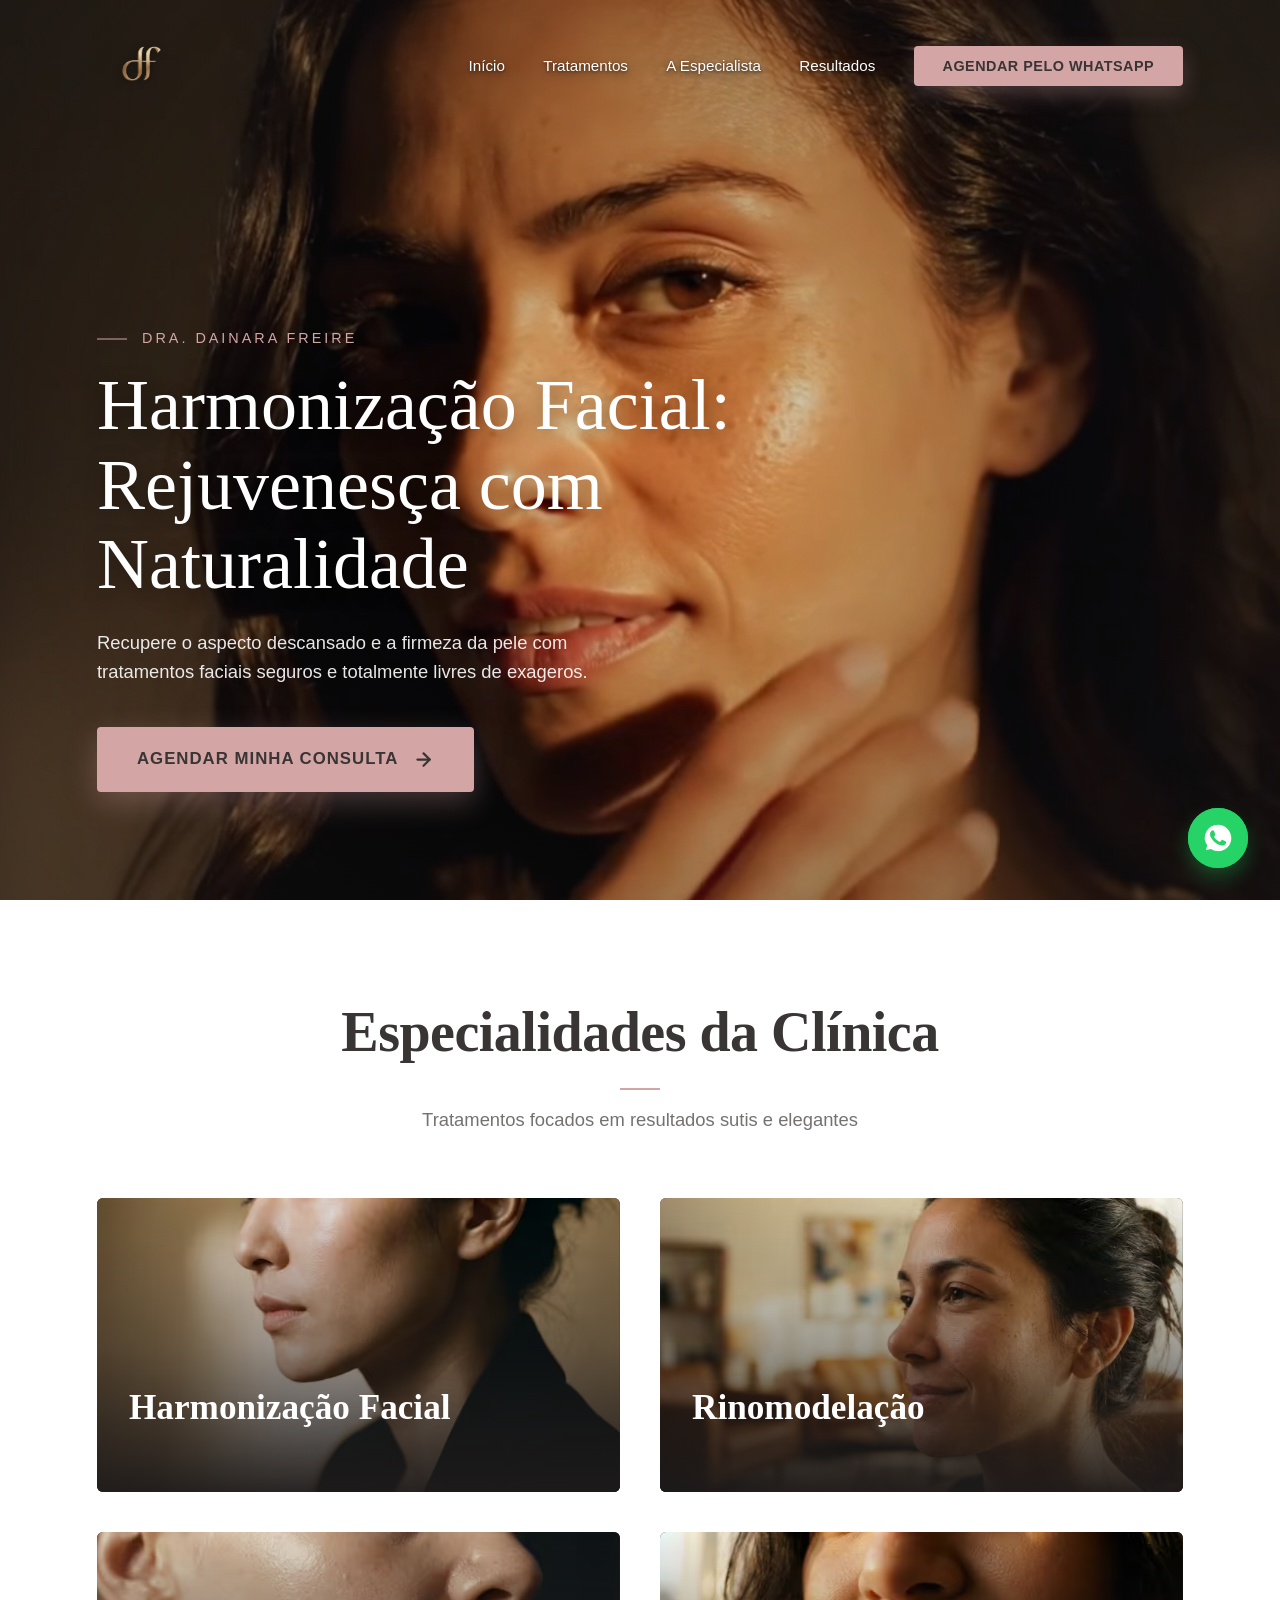
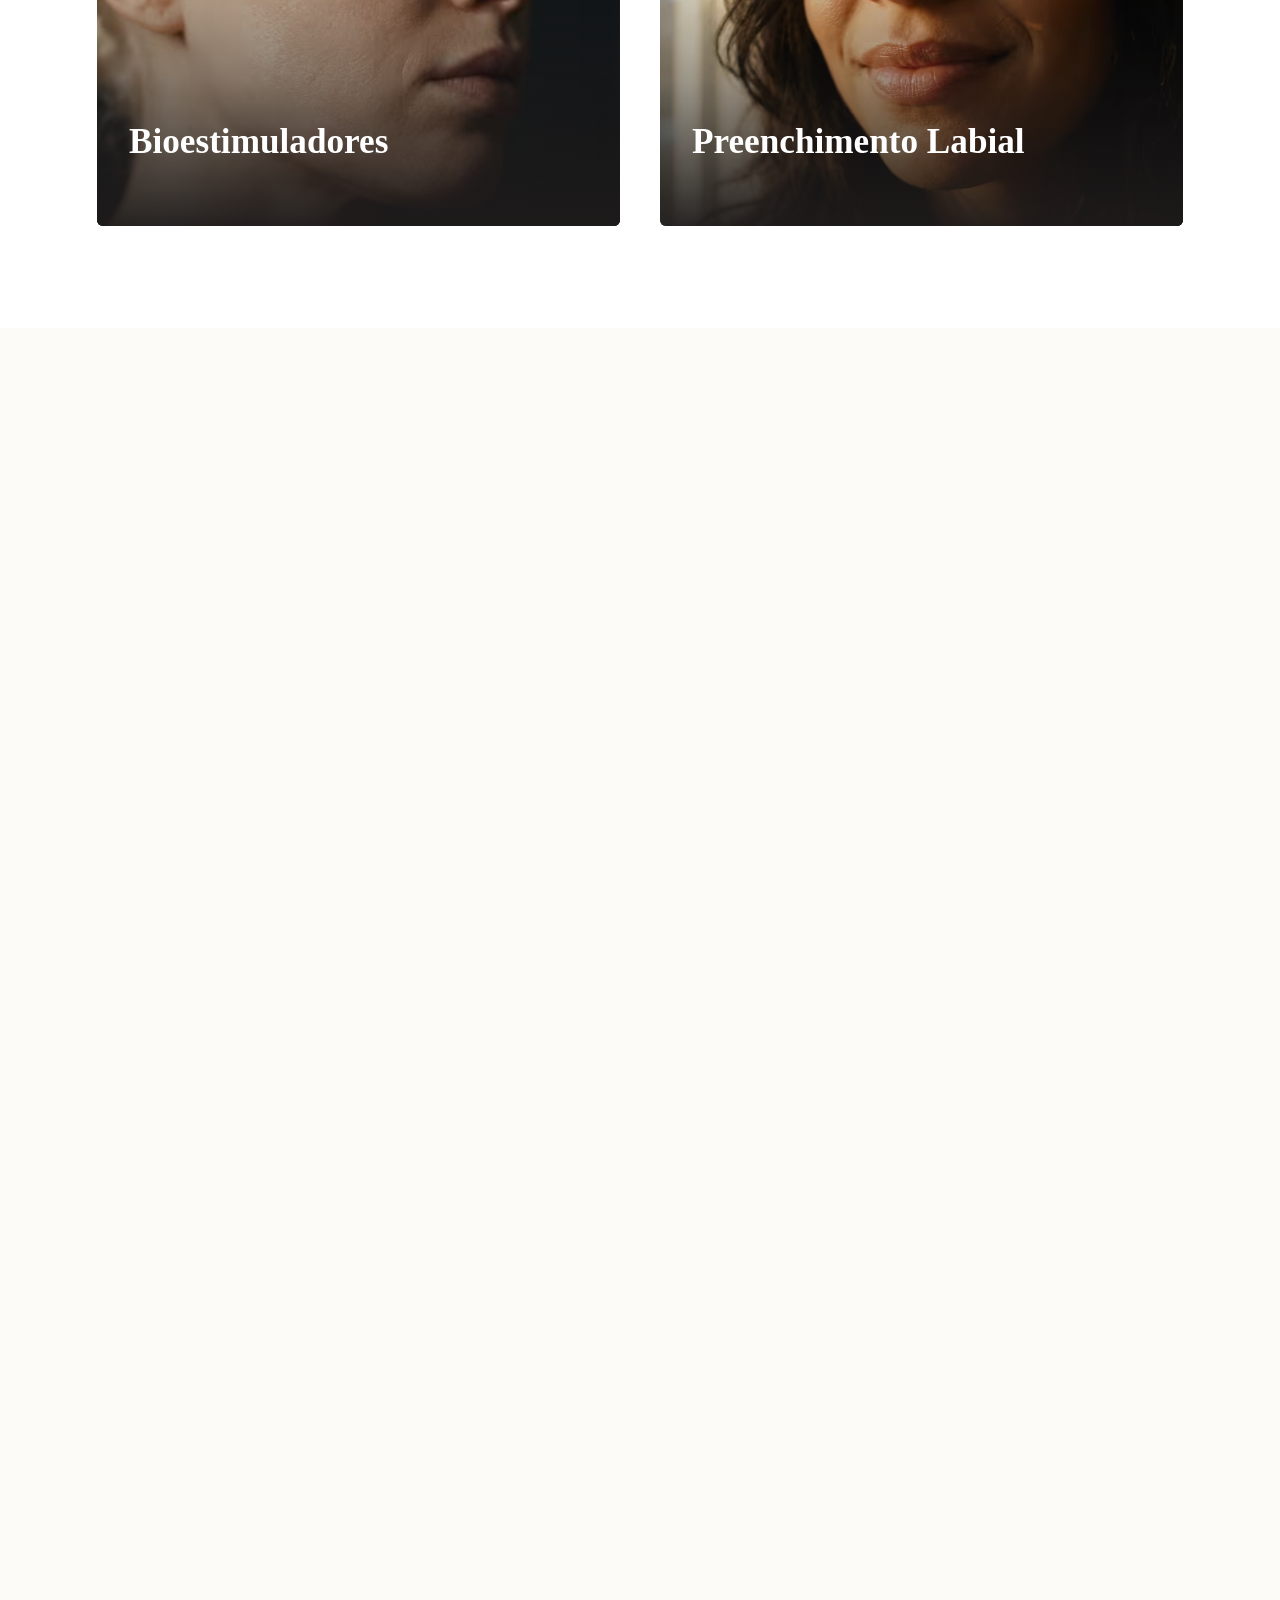
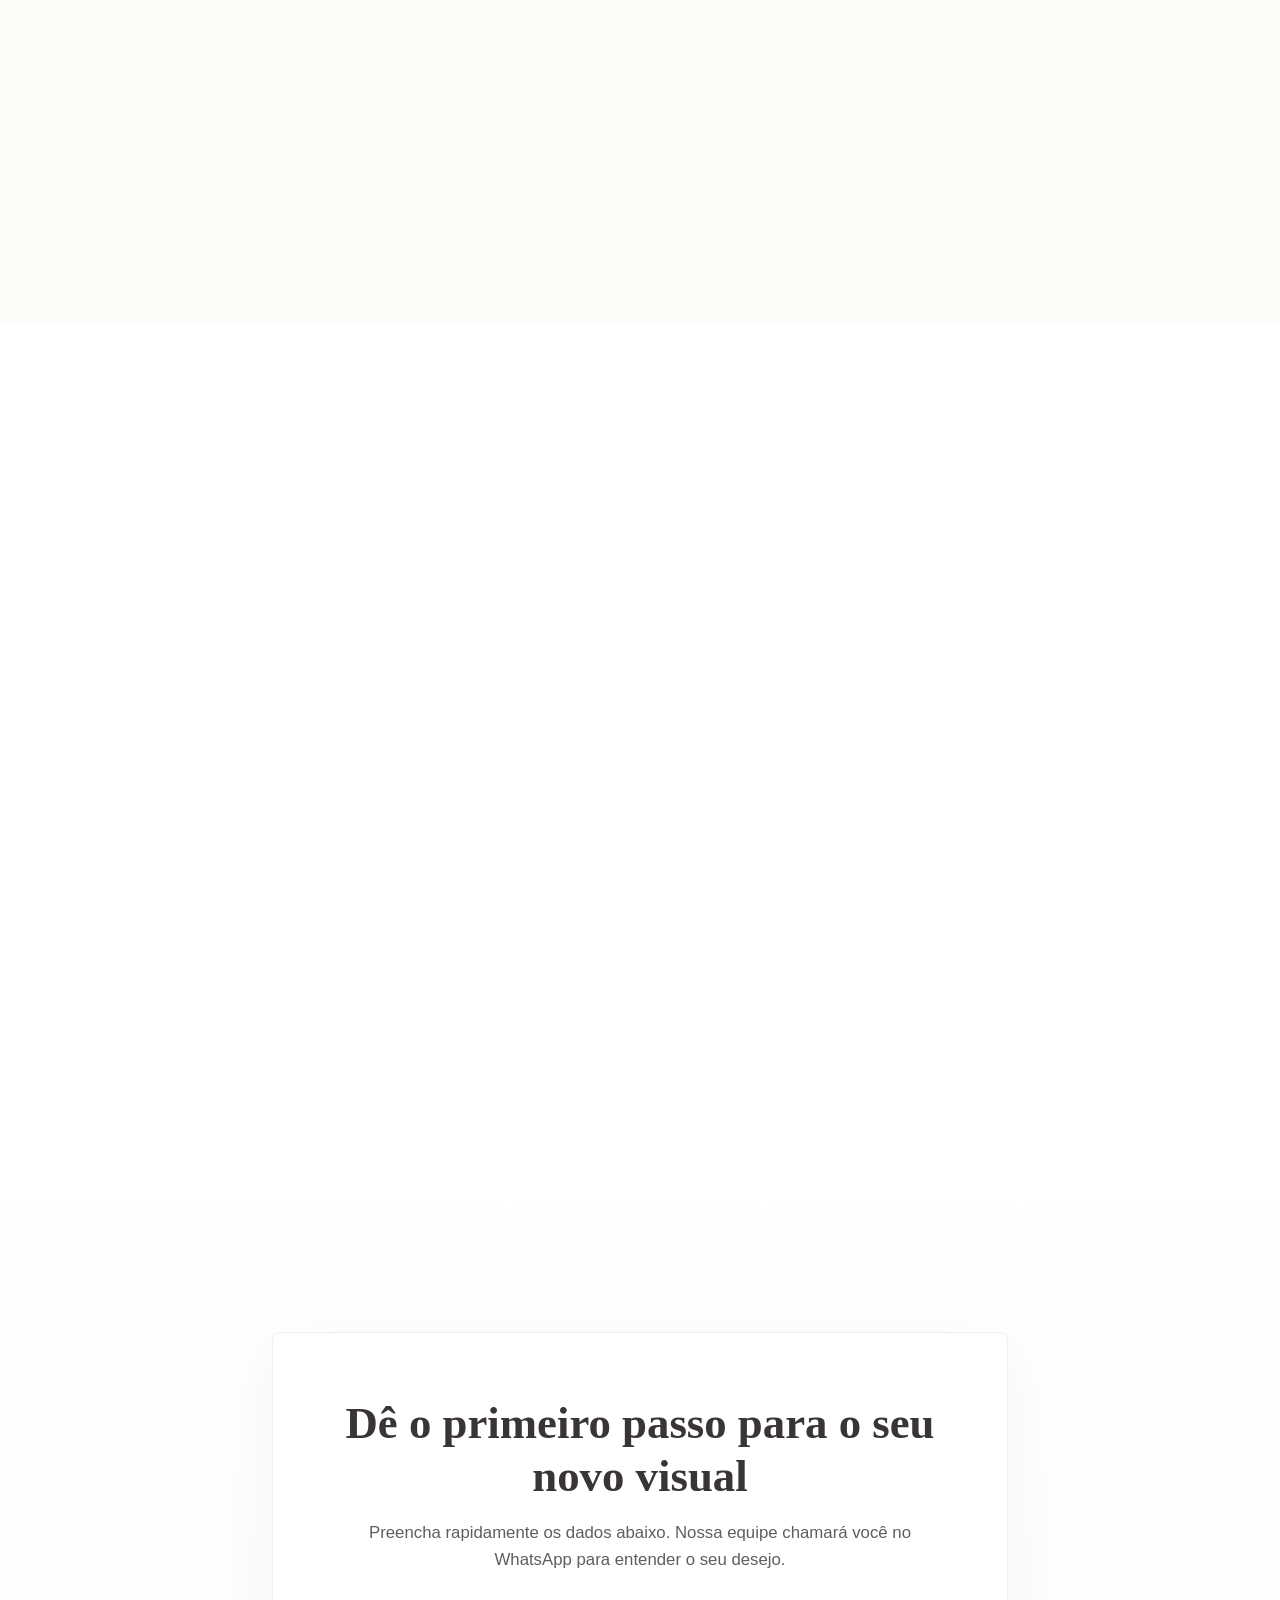
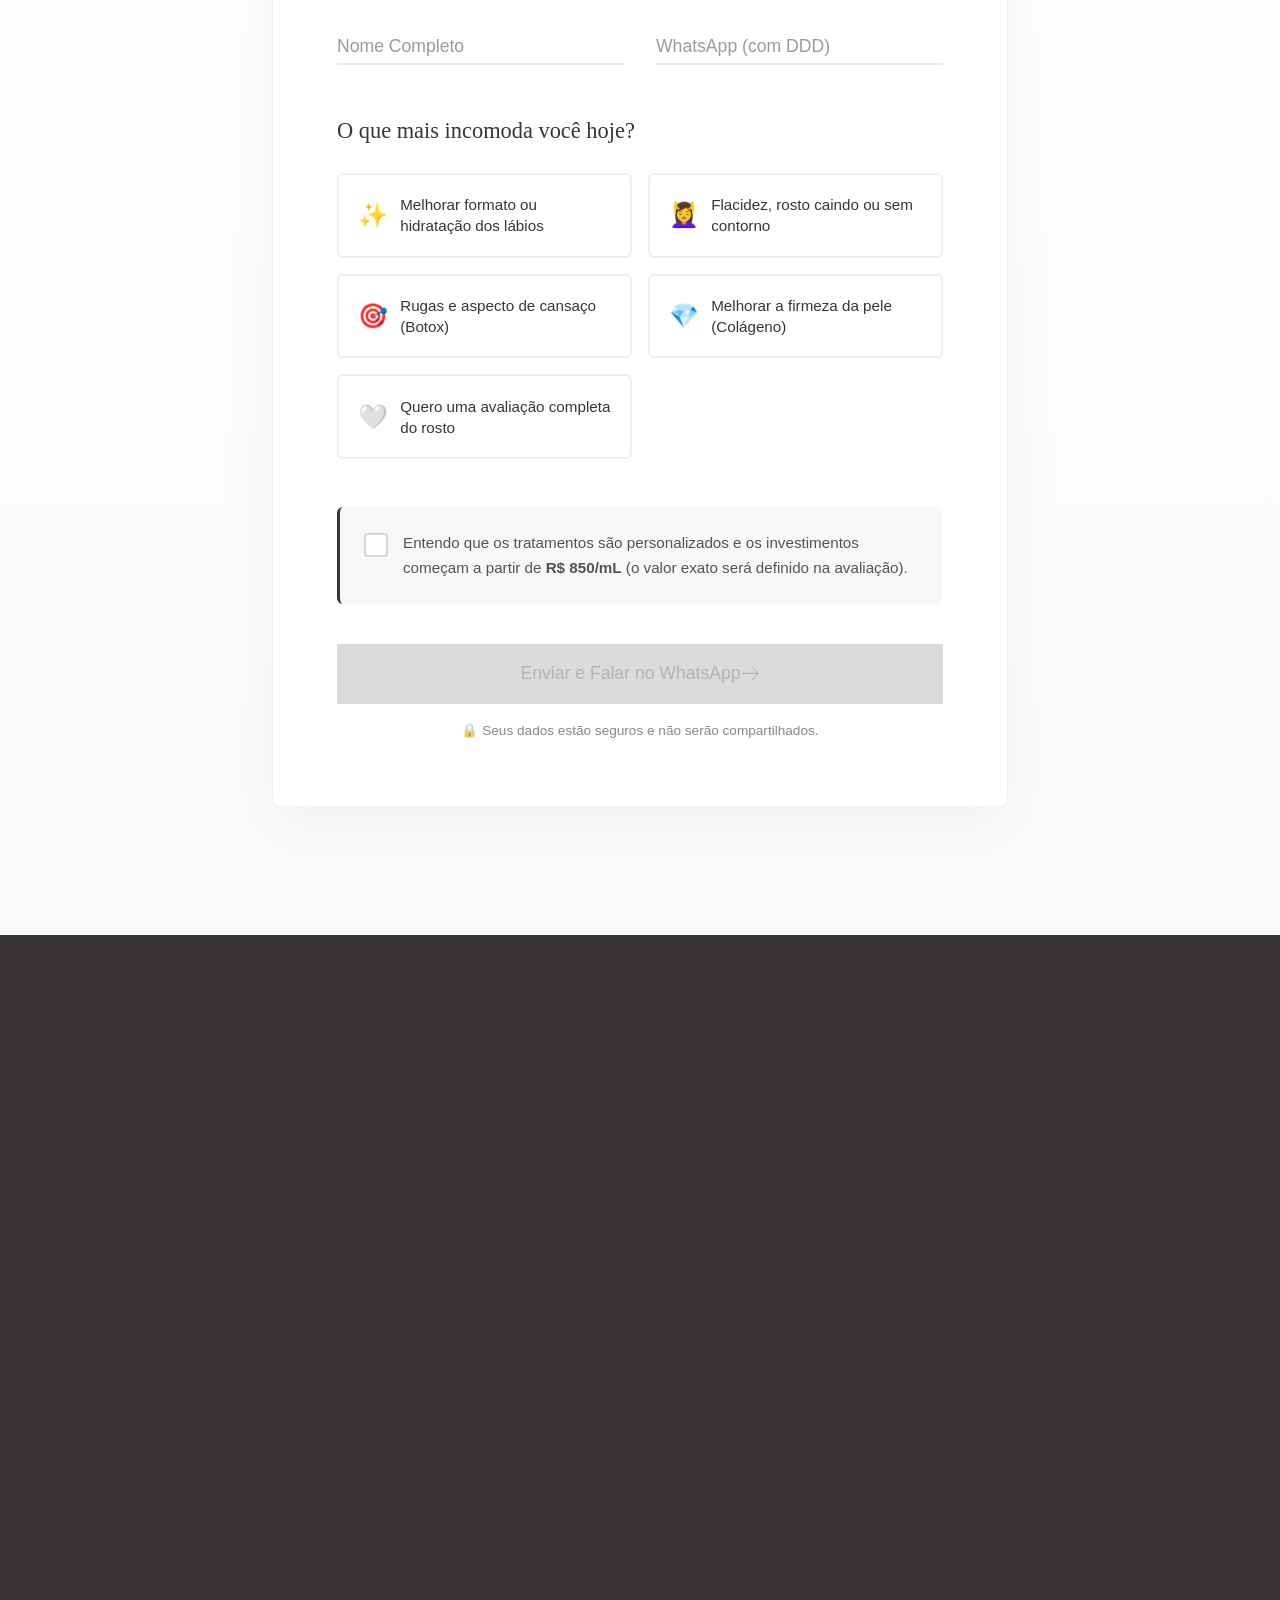
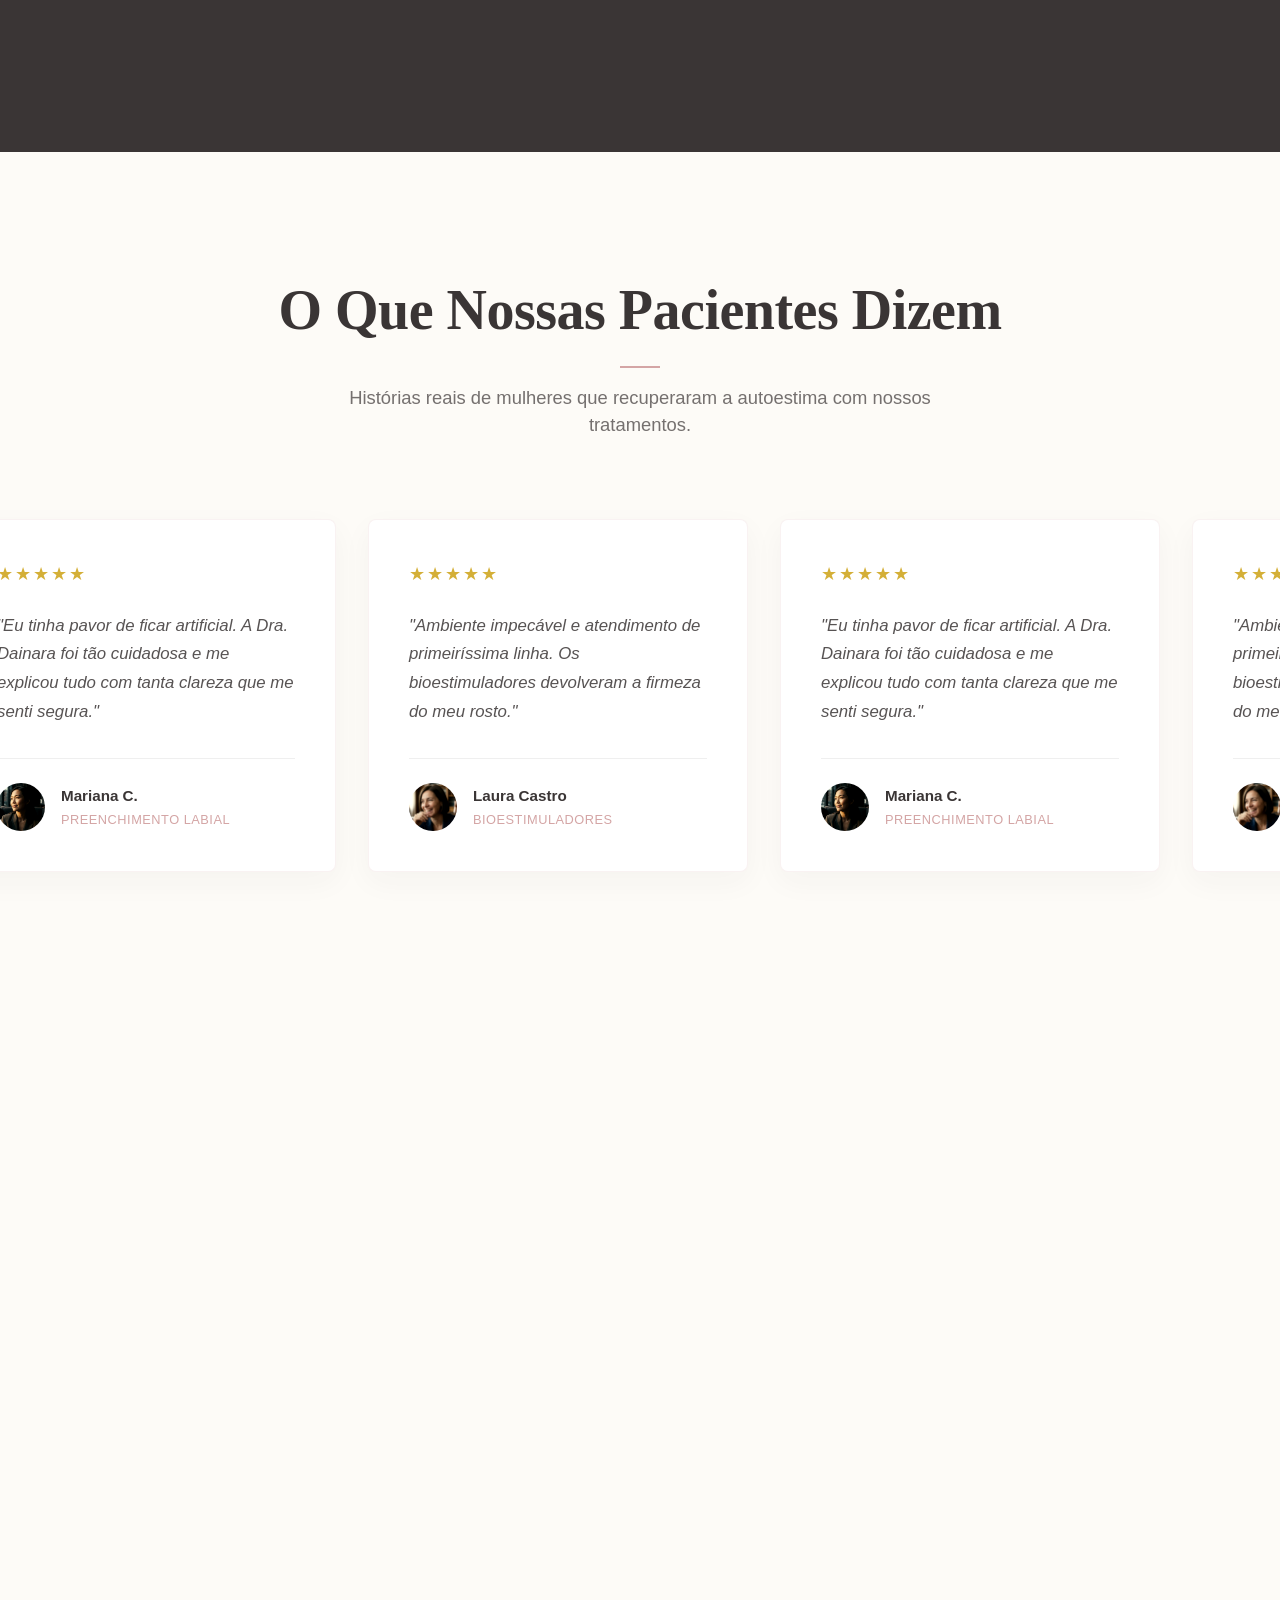
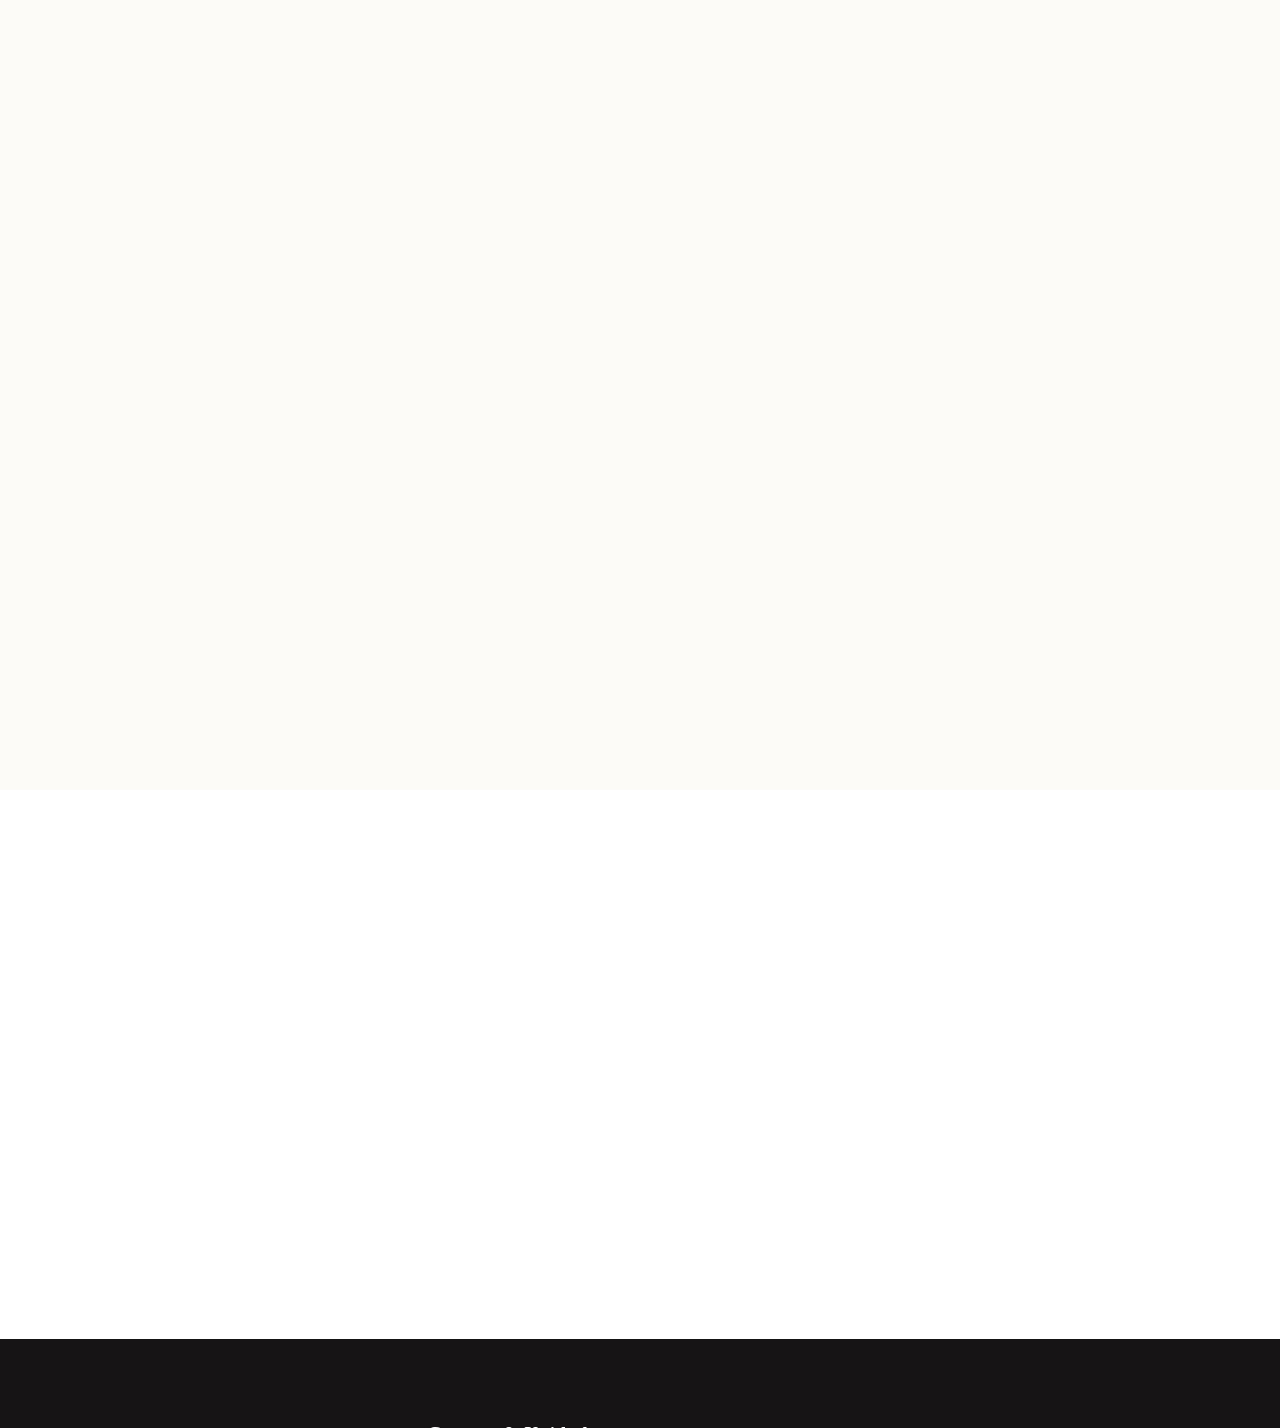
==== index.html @ bdc85171 "Initial commit" ====
<!DOCTYPE html>
<html lang="pt-BR">

<head>
    <meta charset="UTF-8">
    <meta name="viewport" content="width=device-width, initial-scale=1.0">
    <title>Harmonização Facial | Dra. Dainara Freire - Estética de Alta Performance</title>
    <meta name="description"
        content="Especialista em Harmonização Facial e Rejuvenescimento Natural. Recupere a firmeza da pele e o contorno do rosto com a Dra. Dainara Freire, sem exageros. Atendimento em Arapongas, Maringá e Rolândia.">
    <link rel="stylesheet" href="assets/style/style.css">
    <meta property="og:type" content="website">
    <meta property="og:title" content="Harmonização Facial | Dra. Dainara Freire">
    <meta property="og:description"
        content="Recupere o aspecto descansado e a firmeza da pele com tratamentos faciais seguros e totalmente livres de exageros.">
    <meta property="og:image" content="https://www.seusite.com.br/assets/img/img-hero.webp">
    <meta property="og:url" content="https://www.seusite.com.br/">
    <meta name="robots" content="index, follow">
    <link rel="preload" as="image" href="assets/img/img-hero.webp" fetchpriority="high">
    <link rel="icon" href="assets/svg/favicon.png" type="image/png">
    <link rel="apple-touch-icon" href="assets/svg/favicon.png">

    <script type="application/ld+json">
    {
      "@context": "https://schema.org",
      "@type": "MedicalClinic",
      "name": "Dra. Dainara Freire - Clínica de Estética Avançada",
      "image": "https://www.seusite.com.br/assets/img/dra.dainara.webp",
      "@id": "https://www.seusite.com.br/#clinic",
      "url": "https://www.seusite.com.br",
      "telephone": "+554497739970",
      "medicalSpecialty": "CosmeticProcedure",
      "address": [
        {
          "@type": "PostalAddress",
          "streetAddress": "R. Papagaio Roxo, 75 - Vila Cascata",
          "addressLocality": "Arapongas",
          "addressRegion": "PR",
          "postalCode": "86712-126",
          "addressCountry": "BR"
        },
        {
          "@type": "PostalAddress",
          "streetAddress": "R. José Canônico, 70 - Manoel Muller",
          "addressLocality": "Rolândia",
          "addressRegion": "PR",
          "addressCountry": "BR"
        }
      ]
    }
    </script>
</head>

<body>

    <header class="header-principal" id="header">
        <div class="container-header">
            <a href="#inicio" class="logo" aria-label="Ir para o início">
                <img src="assets/svg/logo.png" alt="Dra. Dainara Freire - Estética e Harmonização" width="90"
                    height="25" loading="eager" fetchpriority="high" decoding="sync">
            </a>

            <button class="btn-mobile" id="btn-abrir-menu" aria-label="Abrir menu de navegação" aria-expanded="false">
                <span class="hamburguer" aria-hidden="true"></span>
            </button>

            <nav class="nav-menu" id="menu-mobile">
                <button class="btn-fechar-menu" id="btn-fechar-menu" aria-label="Fechar menu"></button>

                <ul class="nav-lista">
                    <li class="nav-item" style="--delay: 0.1s"><a href="#inicio" class="nav-link">Início</a></li>
                    <li class="nav-item" style="--delay: 0.2s"><a href="#procedimentos" class="nav-link">Tratamentos</a>
                    </li>
                    <li class="nav-item" style="--delay: 0.3s"><a href="#especialista" class="nav-link">A
                            Especialista</a></li>
                    <li class="nav-item" style="--delay: 0.4s"><a href="#resultados" class="nav-link">Resultados</a>
                    </li>
                    <li class="nav-item" style="--delay: 0.5s">
                        <a href="https://wa.me/554497739970?text=Ol%C3%A1%21%20Estive%20no%20site%20da%20Dra.%20Dainara%20Freire%20e%20gostaria%20de%20agendar%20uma%20consulta."
                            class="btn-cta-header" id="cta-whats-header" target="_blank"
                            rel="external nofollow noopener noreferrer" data-track="true" data-coluna="conv_whatsapp">Agendar
                            pelo WhatsApp</a>
                    </li>
                </ul>
            </nav>
        </div>
    </header>

    <main id="conteudo-principal">
        <section class="hero-video-section" id="inicio">

            <div class="video-background">
                <video autoplay loop muted playsinline preload="auto" id="hero-video" poster="assets/img/img-hero.webp"
                    aria-label="Vídeo de apresentação da clínica Dra. Dainara Freire">

                    <source media="(max-width: 768px)" src="assets/midia/Hero-Mobile-01.webm" type="video/webm">
                    <source media="(max-width: 768px)" src="assets/midia/Hero-Mobile-01.mp4" type="video/mp4">

                    <source media="(min-width: 769px)" src="assets/midia/Hero-Desktop-01.webm" type="video/webm">
                    <source media="(min-width: 769px)" src="assets/midia/Hero-Desktop-01.mp4" type="video/mp4">

                    Seu navegador não suporta a tag de vídeo.
                </video>

                <div class="hero-overlay-gradiente"></div>
            </div>

            <div class="hero-conteudo-wrapper">
                <div class="hero-box-text reveal-fade-up">
                    <span class="hero-tag-video">Dra. Dainara Freire</span>
                    <h1 class="hero-titulo-video">Harmonização Facial: Rejuvenesça com Naturalidade</h1>
                    <p class="hero-descricao-video">
                        Recupere o aspecto descansado e a firmeza da pele com tratamentos faciais seguros e totalmente
                        livres de exageros.
                    </p>

                    <a href="https://wa.me/554497739970?text=Ol%C3%A1%21%20Gostaria%20de%20agendar%20uma%20consulta%20para%20avaliar%20meu%20rosto."
                        class="btn-whatsapp btn-hero-video" id="cta-whats-hero" target="_blank"
                        rel="external nofollow noopener noreferrer" data-track="true" data-coluna="conv_whatsapp">
                        Agendar Minha Consulta
                        <span class="icone-seta">
                            <svg width="18" height="18" viewBox="0 0 24 24" fill="none" stroke="currentColor"
                                stroke-width="2.5" stroke-linecap="round" stroke-linejoin="round" aria-hidden="true">
                                <line x1="5" y1="12" x2="19" y2="12"></line>
                                <polyline points="12 5 19 12 12 19"></polyline>
                            </svg>
                        </span>
                    </a>
                </div>
            </div>

        </section>

        <section class="secao-procedimentos" id="procedimentos">
            <div class="container-procedimentos">

                <div class="cabecalho-secao reveal-fade-up">
                    <h2 class="titulo-secao">Especialidades da Clínica</h2>
                    <p class="subtitulo-secao">Tratamentos focados em resultados sutis e elegantes</p>
                </div>

                <div class="slider-wrapper">
                    <div class="grid-procedimentos slider-mobile">

                        <article class="card-procedimento-16-9 reveal-fade-up" style="--delay: 0.1s">
                            <picture class="card-bg">
                                <source srcset="assets/img/proc-1.avif" type="image/avif">
                                <img src="assets/img/proc-1.webp"
                                    alt="Paciente após procedimento de Harmonização Facial" loading="lazy" width="800"
                                    height="450">
                            </picture>
                            <div class="card-overlay"></div>

                            <div class="card-conteudo">
                                <h3 class="card-titulo">Harmonização Facial</h3>
                                <div class="card-revelacao">
                                    <p class="card-descricao">Equilíbrio e contorno para o seu rosto, respeitando as
                                        suas
                                        feições naturais.</p>
                                    <span class="texto-acao">Ver detalhes <span class="icone-seta">
                                            <svg width="18" height="18" viewBox="0 0 24 24" fill="none"
                                                stroke="currentColor" stroke-width="2.5" stroke-linecap="round"
                                                stroke-linejoin="round" aria-hidden="true">
                                                <line x1="5" y1="12" x2="19" y2="12"></line>
                                                <polyline points="12 5 19 12 12 19"></polyline>
                                            </svg>
                                        </span></span>
                                </div>
                            </div>
                            <a href="https://wa.me/554497739970?text=Olá,%20gostaria%20de%20saber%20mais%20sobre%20Harmonização%20Facial."
                                class="link-absoluto" id="cta-whats-proc-harmonizacao" target="_blank"
                                rel="external nofollow noopener noreferrer"
                                aria-label="Saber mais sobre Harmonização Facial no WhatsApp" data-track="true" data-coluna="conv_whatsapp"></a>
                        </article>

                        <article class="card-procedimento-16-9 reveal-fade-up" style="--delay: 0.2s">
                            <picture class="card-bg">
                                <source srcset="assets/img/proc-2.avif" type="image/avif">
                                <img src="assets/img/proc-2.webp" alt="Paciente com nariz alinhado após Rinomodelação"
                                    loading="lazy" width="800" height="450">
                            </picture>
                            <div class="card-overlay"></div>

                            <div class="card-conteudo">
                                <h3 class="card-titulo">Rinomodelação</h3>
                                <div class="card-revelacao">
                                    <p class="card-descricao">Ajustes sutis para alinhar e empinar o nariz.</p>
                                    <span class="texto-acao">Ver detalhes<span class="icone-seta">
                                            <svg width="18" height="18" viewBox="0 0 24 24" fill="none"
                                                stroke="currentColor" stroke-width="2.5" stroke-linecap="round"
                                                stroke-linejoin="round" aria-hidden="true">
                                                <line x1="5" y1="12" x2="19" y2="12"></line>
                                                <polyline points="12 5 19 12 12 19"></polyline>
                                            </svg>
                                        </span></span>
                                </div>
                            </div>
                            <a href="https://wa.me/554497739970?text=Olá,%20gostaria%20de%20saber%20mais%20sobre%20Rinomodelação."
                                class="link-absoluto" id="cta-whats-proc-rino" target="_blank"
                                rel="external nofollow noopener noreferrer"
                                aria-label="Saber mais sobre Rinomodelação no WhatsApp" data-track="true" data-coluna="conv_whatsapp"></a>
                        </article>

                        <article class="card-procedimento-16-9 reveal-fade-up" style="--delay: 0.3s">
                            <picture class="card-bg">
                                <source srcset="assets/img/proc-3.avif" type="image/avif">
                                <img src="assets/img/proc-3.webp" alt="Pele firme com Bioestimuladores de Colágeno"
                                    loading="lazy" width="800" height="450">
                            </picture>
                            <div class="card-overlay"></div>

                            <div class="card-conteudo">
                                <h3 class="card-titulo">Bioestimuladores</h3>
                                <div class="card-revelacao">
                                    <p class="card-descricao">Estímulo real de colágeno para combater a flacidez e
                                        devolver
                                        a firmeza da pele.</p>
                                    <span class="texto-acao">Ver detalhes <span class="icone-seta">
                                            <svg width="18" height="18" viewBox="0 0 24 24" fill="none"
                                                stroke="currentColor" stroke-width="2.5" stroke-linecap="round"
                                                stroke-linejoin="round" aria-hidden="true">
                                                <line x1="5" y1="12" x2="19" y2="12"></line>
                                                <polyline points="12 5 19 12 12 19"></polyline>
                                            </svg>
                                        </span></span>
                                </div>
                            </div>
                            <a href="https://wa.me/554497739970?text=Olá,%20gostaria%20de%20saber%20mais%20sobre%20Bioestimuladores."
                                class="link-absoluto" id="cta-whats-proc-bio" target="_blank"
                                rel="external nofollow noopener noreferrer"
                                aria-label="Saber mais sobre Bioestimuladores no WhatsApp" data-track="true" data-coluna="conv_whatsapp"></a>
                        </article>

                        <article class="card-procedimento-16-9 reveal-fade-up" style="--delay: 0.4s">
                            <picture class="card-bg">
                                <source srcset="assets/img/proc-4.avif" type="image/avif">
                                <img src="assets/img/proc-4.webp" alt="Lábios hidratados com Preenchimento Labial"
                                    loading="lazy" width="800" height="450">
                            </picture>
                            <div class="card-overlay"></div>

                            <div class="card-conteudo">
                                <h3 class="card-titulo">Preenchimento Labial</h3>
                                <div class="card-revelacao">
                                    <p class="card-descricao">Lábios hidratados e desenhados na medida certa, sem o
                                        temido
                                        'bico de pato'.</p>
                                    <span class="texto-acao">Ver detalhes <span class="icone-seta">
                                            <svg width="18" height="18" viewBox="0 0 24 24" fill="none"
                                                stroke="currentColor" stroke-width="2.5" stroke-linecap="round"
                                                stroke-linejoin="round" aria-hidden="true">
                                                <line x1="5" y1="12" x2="19" y2="12"></line>
                                                <polyline points="12 5 19 12 12 19"></polyline>
                                            </svg>
                                        </span></span>
                                </div>
                            </div>
                            <a href="https://wa.me/554497739970?text=Olá,%20gostaria%20de%20saber%20mais%20sobre%20Preenchimento%20Labial."
                                class="link-absoluto" id="cta-whats-proc-labios" target="_blank"
                                rel="external nofollow noopener noreferrer"
                                aria-label="Saber mais sobre Preenchimento Labial no WhatsApp" data-track="true" data-coluna="conv_whatsapp"></a>
                        </article>

                    </div>
                </div>

            </div>
        </section>

        <section class="secao-manifesto" id="manifesto">
            <div class="container-manifesto">
                <div class="manifesto-grid-assimetrico">

                    <div class="manifesto-imagem-overlap reveal-imagem-mascara">
                        <picture class="manifesto-bg">
                            <source srcset="assets/img/img-hero.avif" type="image/avif">
                            <img src="assets/img/img-hero.webp" alt="Textura real de pele e beleza natural"
                                loading="lazy" width="800" height="550">
                        </picture>

                        <div class="manifesto-selo reveal-fade-up" style="--delay: 0.4s">
                            <span class="selo-linha-1">Pele Real</span>
                            <span class="selo-linha-2">Zero Exageros</span>
                        </div>
                    </div>

                    <div class="manifesto-conteudo-overlap">
                        <div class="reveal-mask">
                            <span class="sobre-tag">Nossa Abordagem</span>
                        </div>

                        <h2 class="manifesto-titulo reveal-mask delay-1">
                            O fim do aspecto <br>
                            <em>artificial e plastificado.</em>
                        </h2>

                        <div class="manifesto-box-texto reveal-fade-up delay-2">
                            <p class="manifesto-texto">
                                Nós sabemos que o seu maior medo é perder a sua identidade. Por isso, nosso foco é
                                devolver
                                a saúde, a firmeza e a hidratação da sua pele respeitando a sua beleza original.
                            </p>
                            <p class="manifesto-texto">
                                O melhor procedimento estético é aquele que ninguém percebe que foi feito. As pessoas
                                vão
                                notar que você está mais bonita e descansada, mas não saberão o porquê.
                            </p>
                        </div>

                        <div class="manifesto-cta-box reveal-fade-up delay-3">
                            <a href="https://wa.me/554497739970?text=Ol%C3%A1%21%20Me%20identifiquei%20muito%20com%20a%20abordagem%20da%20cl%C3%ADnica."
                                class="btn-magnetico" id="cta-whats-manifesto" target="_blank"
                                rel="external nofollow noopener noreferrer" aria-label="Falar no WhatsApp"
                                data-track="true" data-coluna="conv_whatsapp"
                                >
                                <span class="btn-magnetico-texto">Quero um resultado natural</span>
                                <span class="btn-magnetico-icone">
                                    <svg viewBox="0 0 24 24" fill="currentColor" aria-hidden="true">
                                        <path
                                            d="M17.472 14.382c-.297-.149-1.758-.867-2.03-.967-.273-.099-.471-.148-.67.15-.197.297-.767.966-.94 1.164-.173.199-.347.223-.644.075-.297-.15-1.255-.463-2.39-1.475-.883-.788-1.48-1.761-1.653-2.059-.173-.297-.018-.458.13-.606.134-.133.298-.347.446-.52.149-.174.198-.298.298-.497.099-.198.05-.371-.025-.52-.075-.149-.669-1.612-.916-2.207-.242-.579-.487-.5-.669-.51a12.8 12.8 0 0 0-.57-.01c-.198 0-.52.074-.792.372-.272.297-1.04 1.016-1.04 2.479 0 1.462 1.065 2.875 1.213 3.074.149.198 2.096 3.2 5.077 4.487.709.306 1.262.489 1.694.625.712.227 1.36.195 1.871.118.571-.085 1.758-.719 2.006-1.413.248-.694.248-1.289.173-1.413-.074-.124-.272-.198-.57-.347m-5.421 7.403h-.004a9.87 9.87 0 0 1-5.031-1.378l-.361-.214-3.741.982.998-3.648A9.85 9.85 0 0 1 12 2C17.523 2 22 6.477 22 12s-4.477 10-10 10z" />
                                    </svg>
                                </span>
                            </a>
                        </div>
                    </div>

                </div>
            </div>
        </section>

        <section class="secao-especialista" id="especialista">
            <div class="container-especialista">
                <div class="especialista-grid">

                    <div class="especialista-imagem-container reveal-fade-up">
                        <div class="especialista-imagem-wrapper" id="img-tilt">
                            <picture class="especialista-foto">
                                <source srcset="assets/img/dra.dainara.avif" type="image/avif">
                                <img src="assets/img/dra.dainara.webp"
                                    alt="Dra. Dainara Freire - Especialista em Harmonização" loading="lazy" width="600"
                                    height="800">
                            </picture>

                            <div class="badge-autoridade">
                                <span class="badge-numero">Especialista</span>
                                <span class="badge-texto">em Rejuvenescimento Natural</span>
                            </div>
                        </div>
                    </div>

                    <div class="especialista-conteudo">
                        <div class="reveal-mask">
                            <span class="sobre-tag">Quem Cuidará de Você</span>
                        </div>

                        <div class="reveal-mask delay-1">
                            <h2 class="especialista-nome">Dra. Dainara Freire</h2>
                        </div>

                        <div class="reveal-mask delay-2">
                            <h3 class="especialista-subtitulo">Sua segurança e beleza em mãos experientes.</h3>
                        </div>

                        <div class="especialista-biografia reveal-fade-up delay-3">
                            <p>Sou apaixonada por entregar resultados que não apenas rejuvenescem, mas que devolvem a
                                sua
                                autoconfiança no espelho todos os dias.</p>
                            <p>Utilizo as tecnologias mais seguras do mercado para criar um plano de tratamento único
                                para o
                                seu rosto, sempre prevenindo o envelhecimento com total elegância e livre de exageros.
                            </p>
                        </div>

                        <div class="especialista-footer reveal-fade-up delay-4">
                            <div class="especialista-credenciais">
                                <span class="cargo">Farmacêutica Esteta</span>
                                <span class="separador">|</span>
                                <span class="registro">CRF-PR: 35164</span>
                            </div>

                            <div class="assinatura-dra">
                                Dainara Freire
                            </div>
                        </div>
                    </div>

                </div>
            </div>
        </section>

        <section class="secao-triagem" id="triagem">
            <div class="container-triagem">

                <div class="triagem-wrapper reveal-fade-up">
                    <div class="cabecalho-triagem">
                        <h2 class="titulo-triagem">Dê o primeiro passo para o seu novo visual</h2>
                        <p class="subtitulo-triagem">Preencha rapidamente os dados abaixo. Nossa equipe chamará você no
                            WhatsApp para entender o seu desejo.</p>
                    </div>

                    <form id="form-vip-whatsapp" class="form-vip">

                        <div class="form-grupo-inputs">
                            <div class="input-box">
                                <input type="text" id="nome-paciente" required placeholder=" " autocomplete="name">
                                <label for="nome-paciente">Nome Completo</label>
                            </div>
                            <div class="input-box">
                                <input type="tel" id="whats-paciente" required placeholder=" " pattern="[0-9\s\-\(\)]+"
                                    autocomplete="tel">
                                <label for="whats-paciente">WhatsApp (com DDD)</label>
                            </div>
                        </div>

                        <div class="form-grupo-selecao">
                            <p class="label-pergunta" id="pergunta-incomodo">O que mais incomoda você hoje?</p>

                            <div class="grid-tiles" role="group" aria-labelledby="pergunta-incomodo">
                                <label class="tile-label">
                                    <input type="radio" name="interesse" value="Lábios ou Pequenos Retoques" required>
                                    <div class="tile-visual">
                                        <span class="tile-icone" aria-hidden="true">✨</span>
                                        <span class="tile-texto">Melhorar formato ou hidratação dos lábios</span>
                                    </div>
                                </label>

                                <label class="tile-label">
                                    <input type="radio" name="interesse" value="Volume, Contorno ou Flacidez">
                                    <div class="tile-visual">
                                        <span class="tile-icone" aria-hidden="true">💆‍♀️</span>
                                        <span class="tile-texto">Flacidez, rosto caindo ou sem contorno</span>
                                    </div>
                                </label>

                                <label class="tile-label">
                                    <input type="radio" name="interesse" value="Linhas de Expressão (Botox)">
                                    <div class="tile-visual">
                                        <span class="tile-icone" aria-hidden="true">🎯</span>
                                        <span class="tile-texto">Rugas e aspecto de cansaço (Botox)</span>
                                    </div>
                                </label>

                                <label class="tile-label">
                                    <input type="radio" name="interesse" value="Bioestimuladores (VIP)">
                                    <div class="tile-visual">
                                        <span class="tile-icone" aria-hidden="true">💎</span>
                                        <span class="tile-texto">Melhorar a firmeza da pele (Colágeno)</span>
                                    </div>
                                </label>

                                <label class="tile-label">
                                    <input type="radio" name="interesse" value="Outros / Não sei ao certo">
                                    <div class="tile-visual">
                                        <span class="tile-icone" aria-hidden="true">🤍</span>
                                        <span class="tile-texto">Quero uma avaliação completa do rosto</span>
                                    </div>
                                </label>
                            </div>
                        </div>

                        <div class="form-grupo-aceite">
                            <label class="checkbox-container">
                                <input type="checkbox" id="aceite-valor" required>
                                <span class="checkmark"></span>
                                <span class="texto-aceite">
                                    Entendo que os tratamentos são personalizados e os investimentos começam a partir de
                                    <strong>R$ 850/mL</strong> (o valor exato será definido na avaliação).
                                </span>
                            </label>
                        </div>

                        <div class="form-grupo-botao">
                            <button type="submit" class="btn-whatsapp btn-submit-vip" id="btn-enviar-vip" disabled>
                                Enviar e Falar no WhatsApp <span class="icone-seta" aria-hidden="true">🡢</span>
                            </button>
                            <p class="seguranca-texto">🔒 Seus dados estão seguros e não serão compartilhados.</p>
                        </div>

                    </form>
                </div>

            </div>
        </section>

        <section class="secao-tecnologia-ritual dark-theme" id="tecnologia">
            <div class="container-tech">
                <div class="grid-tech">

                    <div class="col-texto-tech">
                        <div class="reveal-mask">
                            <span class="sobre-tag tag-clara">Sua Segurança</span>
                        </div>

                        <div class="reveal-mask delay-1">
                            <h2 class="titulo-tech">Produtos certificados e <br><em>tecnologia de ponta.</em></h2>
                        </div>

                        <p class="desc-tech reveal-fade-up delay-2">
                            Não abrimos mão da sua saúde. Combinamos nossa experiência técnica com os melhores materiais
                            do
                            mercado mundial.
                        </p>

                        <ul class="lista-tech reveal-fade-up delay-3">
                            <li>
                                <span class="icone-tech">
                                    <svg viewBox="0 0 24 24" fill="none" stroke="currentColor" stroke-width="1.5"
                                        aria-hidden="true">
                                        <path d="M12 22s8-4 8-10V5l-8-3-8 3v7c0 6 8 10 8 10z" />
                                    </svg>
                                </span>
                                <div class="info-tech">
                                    <strong>Produtos de Alta Qualidade</strong>
                                    <p>Só usamos marcas aprovadas rigorosamente pela ANVISA e pelo FDA.</p>
                                </div>
                            </li>
                            <li>
                                <span class="icone-tech">
                                    <svg viewBox="0 0 24 24" fill="none" stroke="currentColor" stroke-width="1.5"
                                        aria-hidden="true">
                                        <path d="M2 12h4l3-9 5 18 3-9h5" />
                                    </svg>
                                </span>
                                <div class="info-tech">
                                    <strong>Avaliação Precisa</strong>
                                    <p>Analisamos cada traço do seu rosto para garantir um resultado simétrico e
                                        harmônico.</p>
                                </div>
                            </li>
                        </ul>
                    </div>

                    <div class="col-imagem-tech reveal-fade-left">
                        <div class="tech-imagem-wrapper" id="parallax-img">
                            <picture class="tech-bg">
                                <source srcset="assets/img/tecnologia-premium.avif" type="image/avif">
                                <img src="assets/img/tecnologia-premium.webp"
                                    alt="Materiais premium e tecnologia em harmonização" loading="lazy" width="800"
                                    height="450">
                            </picture>
                            <div class="tech-overlay"></div>
                        </div>
                    </div>

                </div>
            </div>
        </section>

        <section class="secao-avaliacoes" id="avaliacoes">
            <div class="container-avaliacoes">
                <div class="cabecalho-secao reveal-fade-up">
                    <h2 class="titulo-secao">O Que Nossas Pacientes Dizem</h2>
                    <p class="subtitulo-secao">Histórias reais de mulheres que recuperaram a autoestima com nossos
                        tratamentos.</p>
                </div>
            </div>

            <div class="marquee-container reveal-fade-up delay-1" id="depoimentos-marquee" aria-hidden="true">
                <div class="marquee-track" id="marquee-track">
                    <article class="card-avaliacao">
                        <div class="avaliacao-header">
                            <div class="avaliacao-estrelas">★★★★★</div>
                        </div>
                        <p class="avaliacao-texto">"Eu tinha pavor de ficar artificial. A Dra. Dainara foi tão cuidadosa
                            e me explicou tudo com tanta clareza que me senti segura."</p>
                        <div class="avaliacao-autor">
                            <img src="assets/img/avatar-1.webp" alt="Mariana C." class="autor-avatar" loading="lazy"
                                width="45" height="45">
                            <div class="autor-info">
                                <span class="autor-nome">Mariana C.</span>
                                <span class="autor-proc">Preenchimento Labial</span>
                            </div>
                        </div>
                    </article>
                    <article class="card-avaliacao">
                        <div class="avaliacao-header">
                            <div class="avaliacao-estrelas">★★★★★</div>
                        </div>
                        <p class="avaliacao-texto">"Ambiente impecável e atendimento de primeiríssima linha. Os
                            bioestimuladores devolveram a firmeza do meu rosto."</p>
                        <div class="avaliacao-autor">
                            <img src="assets/img/avatar-3.webp" alt="Laura Castro" class="autor-avatar" loading="lazy"
                                width="45" height="45">
                            <div class="autor-info">
                                <span class="autor-nome">Laura Castro</span>
                                <span class="autor-proc">Bioestimuladores</span>
                            </div>
                        </div>
                    </article>
                </div>
            </div>
        </section>

        <section class="secao-galeria-vertical" id="resultados">
            <div class="container-galeria">

                <div class="cabecalho-editorial">
                    <span class="tag-portfolio reveal-fade-up">Resultados Reais</span>

                    <h2 class="titulo-editorial" id="titulo-animado">
                        <span class="palavra">A</span>
                        <span class="palavra destaque-italico">Beleza</span>
                        <span class="palavra">da</span>
                        <span class="palavra">Naturalidade</span>
                    </h2>

                    <p class="subtitulo-editorial reveal-fade-up delay-2">
                        Veja como suavizamos o envelhecimento preservando a identidade de cada paciente.
                    </p>
                </div>

                <div class="galeria-wrapper">
                    <div class="grid-galeria-9-16 slider-mobile">

                        <article class="card-resultado reveal-fade-up delay-1">
                            <div class="resultado-imagem-box">
                                <div class="etiquetas-contexto">
                                    <span class="tag-vidro">Antes</span>
                                    <span class="tag-vidro">Depois</span>
                                </div>
                                <picture class="resultado-bg">
                                    <source srcset="assets/img/resultado-1.avif" type="image/avif">
                                    <img src="assets/img/resultado-1.webp" alt="Resultado de Harmonização Facial"
                                        loading="lazy" width="540" height="960" class="img-zoomable">
                                </picture>
                                <div class="resultado-overlay">
                                    <span class="icone-zoom" aria-hidden="true">
                                        <svg viewBox="0 0 24 24" fill="none" stroke="currentColor" stroke-width="2">
                                            <circle cx="11" cy="11" r="8" />
                                            <path d="M21 21l-4.35-4.35M11 8v6M8 11h6" />
                                        </svg>
                                    </span>
                                </div>
                            </div>
                            <div class="resultado-legenda">
                                <h3 class="resultado-titulo">Harmonização Full Face</h3>
                                <p class="resultado-desc">Rosto mais firme e contornado.</p>
                            </div>
                        </article>

                        <article class="card-resultado reveal-fade-up delay-2">
                            <div class="resultado-imagem-box">
                                <div class="etiquetas-contexto">
                                    <span class="tag-vidro">Antes</span>
                                    <span class="tag-vidro">Depois</span>
                                </div>
                                <picture class="resultado-bg">
                                    <source srcset="assets/img/resultado-2.avif" type="image/avif">
                                    <img src="assets/img/resultado-2.webp" alt="Resultado de Preenchimento Labial"
                                        loading="lazy" width="540" height="960" class="img-zoomable">
                                </picture>
                                <div class="resultado-overlay">
                                    <span class="icone-zoom" aria-hidden="true">
                                        <svg viewBox="0 0 24 24" fill="none" stroke="currentColor" stroke-width="2">
                                            <circle cx="11" cy="11" r="8" />
                                            <path d="M21 21l-4.35-4.35M11 8v6M8 11h6" />
                                        </svg>
                                    </span>
                                </div>
                            </div>
                            <div class="resultado-legenda">
                                <h3 class="resultado-titulo">Preenchimento Labial</h3>
                                <p class="resultado-desc">Lábios desenhados na medida certa.</p>
                            </div>
                        </article>

                        <article class="card-resultado reveal-fade-up delay-2">
                            <div class="resultado-imagem-box">
                                <div class="etiquetas-contexto">
                                    <span class="tag-vidro">Antes</span>
                                    <span class="tag-vidro">Depois</span>
                                </div>
                                <picture class="resultado-bg">
                                    <source srcset="assets/img/resultado-3.avif" type="image/avif">
                                    <img src="assets/img/resultado-3.webp" alt="Resultado de Preenchimento Labial"
                                        loading="lazy" width="540" height="960" class="img-zoomable">
                                </picture>
                                <div class="resultado-overlay">
                                    <span class="icone-zoom" aria-hidden="true">
                                        <svg viewBox="0 0 24 24" fill="none" stroke="currentColor" stroke-width="2">
                                            <circle cx="11" cy="11" r="8" />
                                            <path d="M21 21l-4.35-4.35M11 8v6M8 11h6" />
                                        </svg>
                                    </span>
                                </div>
                            </div>
                            <div class="resultado-legenda">
                                <h3 class="resultado-titulo">Preenchimento Labial</h3>
                                <p class="resultado-desc">Lábios desenhados na medida certa.</p>
                            </div>
                        </article>


                    </div>
                </div>

                <div class="cta-editorial-wrapper reveal-fade-up delay-4">
                    <div class="status-agendamento">
                        <span class="dot-pulsante"></span> Horários Disponíveis
                    </div>

                    <a href="https://wa.me/554497739970?text=Olá,%20vi%20os%20resultados%20no%20site%20e%20desejo%20agendar%20minha%20transformação!"
                        class="btn-shimmer-premium" id="cta-whats-galeria" target="_blank"
                        rel="external nofollow noopener noreferrer" data-track="true" data-coluna="conv_whatsapp">
                        Quero um resultado como esses <span class="icone-seta" aria-hidden="true">
                            <svg width="18" height="18" viewBox="0 0 24 24" fill="none" stroke="currentColor"
                                stroke-width="2.5" stroke-linecap="round" stroke-linejoin="round">
                                <line x1="5" y1="12" x2="19" y2="12"></line>
                                <polyline points="12 5 19 12 12 19"></polyline>
                            </svg>
                        </span>
                    </a>
                </div>

            </div>
        </section>

        <section class="secao-faq" id="duvidas">
            <div class="container-faq">

                <div class="faq-grid">
                    <div class="faq-chamada reveal-fade-right">
                        <span class="tag-faq">Ficou com Dúvidas?</span>
                        <h2 class="titulo-faq">Perguntas Frequentes</h2>
                        <p class="desc-faq">
                            Veja as respostas para as principais dúvidas das nossas pacientes antes da primeira
                            consulta.
                        </p>
                        <a href="https://wa.me/554497739970?text=Olá,%20tenho%20uma%20dúvida%20específica%20sobre%20os%20procedimentos."
                            class="link-faq-whats" id="cta-whats-faq" target="_blank"
                            rel="external nofollow noopener noreferrer" data-track="true" data-coluna="conv_whatsapp">
                            Quero perguntar no WhatsApp <span class="icone-seta" aria-hidden="true">
                                <svg width="18" height="18" viewBox="0 0 24 24" fill="none" stroke="currentColor"
                                    stroke-width="2.5" stroke-linecap="round" stroke-linejoin="round">
                                    <line x1="5" y1="12" x2="19" y2="12"></line>
                                    <polyline points="12 5 19 12 12 19"></polyline>
                                </svg>
                            </span>
                        </a>
                    </div>

                    <div class="faq-lista reveal-fade-up delay-1">

                        <div class="faq-item">
                            <button class="faq-pergunta" aria-expanded="false">
                                <span class="texto-pergunta">Os procedimentos são dolorosos?</span>
                                <span class="icone-mais" aria-hidden="true"></span>
                            </button>
                            <div class="faq-resposta">
                                <div class="faq-conteudo-interno">
                                    <p>O conforto da paciente é uma das nossas maiores prioridades. Utilizamos pomadas
                                        anestésicas de altíssima potência, bloqueios locais quando necessário e técnicas
                                        minimamente invasivas que tornam os procedimentos extremamente toleráveis e, na
                                        maioria das vezes, indolores.</p>
                                </div>
                            </div>
                        </div>

                        <div class="faq-item">
                            <button class="faq-pergunta" aria-expanded="false">
                                <span class="texto-pergunta">Vou perder as expressões do meu rosto?</span>
                                <span class="icone-mais" aria-hidden="true"></span>
                            </button>
                            <div class="faq-resposta">
                                <div class="faq-conteudo-interno">
                                    <p>De forma alguma. A nossa filosofia é a "Beleza Invisível". Aplicamos as dosagens
                                        exatas de toxina botulínica e preenchedores apenas para suavizar o cansaço e
                                        prevenir o envelhecimento, mantendo a sua naturalidade e a sua mímica facial
                                        intactas.</p>
                                </div>
                            </div>
                        </div>

                    </div>
                </div>

            </div>
        </section>
    </main>
    <footer class="footer-premium" id="contato">
        <div class="container-footer">

            <div class="footer-grid">

                <div class="footer-brand">
                    <a href="#inicio" class="logo-footer" aria-label="Voltar ao Início">
                        <img src="assets/svg/logo.png" alt="Dra. Dainara Freire" loading="lazy" width="80" height="23">
                    </a>
                    <p class="footer-bio">Estética avançada com foco absoluto em segurança, naturalidade e resultados
                        elegantes.</p>

                    <div class="footer-sociais">
                        <a href="https://www.instagram.com/dra.dainarafreire/" target="_blank"
                            rel="external nofollow noopener noreferrer" aria-label="Instagram da Clínica">
                            <svg viewBox="0 0 24 24" fill="none" stroke="currentColor" stroke-width="2"
                                stroke-linecap="round" stroke-linejoin="round" aria-hidden="true">
                                <rect x="2" y="2" width="20" height="20" rx="5" ry="5"></rect>
                                <path d="M16 11.37A4 4 0 1 1 12.63 8 4 4 0 0 1 16 11.37z"></path>
                                <line x1="17.5" y1="6.5" x2="17.51" y2="6.5"></line>
                            </svg>
                        </a>
                        <a href="https://wa.me/554497739970" id="cta-whats-footer" target="_blank" rel="noopener"
                            aria-label="Fale conosco no WhatsApp" data-track="true" data-coluna="conv_whatsapp">
                            <svg viewBox="0 0 24 24" fill="currentColor" aria-hidden="true">
                                <path
                                    d="M17.472 14.382c-.297-.149-1.758-.867-2.03-.967-.273-.099-.471-.148-.67.15-.197.297-.767.966-.94 1.164-.173.199-.347.223-.644.075-.297-.15-1.255-.463-2.39-1.475-.883-.788-1.48-1.761-1.653-2.059-.173-.297-.018-.458.13-.606.134-.133.298-.347.446-.52.149-.174.198-.298.298-.497.099-.198.05-.371-.025-.52-.075-.149-.669-1.612-.916-2.207-.242-.579-.487-.5-.669-.51a12.8 12.8 0 0 0-.57-.01c-.198 0-.52.074-.792.372-.272.297-1.04 1.016-1.04 2.479 0 1.462 1.065 2.875 1.213 3.074.149.198 2.096 3.2 5.077 4.487.709.306 1.262.489 1.694.625.712.227 1.36.195 1.871.118.571-.085 1.758-.719 2.006-1.413.248-.694.248-1.289.173-1.413-.074-.124-.272-.198-.57-.347m-5.421 7.403h-.004a9.87 9.87 0 0 1-5.031-1.378l-.361-.214-3.741.982.998-3.648A9.85 9.85 0 0 1 12 2C17.523 2 22 6.477 22 12s-4.477 10-10 10z" />
                            </svg>
                        </a>
                    </div>
                </div>

                <div class="footer-links">
                    <h3 class="footer-titulo">Contato & Unidades</h3>
                    <ul class="contato-lista">
                        <li>
                            <span class="icone-contato" aria-hidden="true">📍</span>
                            <p><strong>Arapongas:</strong> R. Papagaio Roxo, 75 - Vila Cascata</p>
                        </li>
                        <li>
                            <span class="icone-contato" aria-hidden="true">📍</span>
                            <p><strong>Rolândia:</strong> R. José Canônico, 70 - Manoel Muller</p>
                        </li>
                           <li>
                            <span class="icone-contato" aria-hidden="true">📍</span>
                            <p><strong>Maringá:</strong> R. Rodrigo Silva, 125 - Zona 04,</p>
                        </li>
                        <li>
                            <span class="icone-contato" aria-hidden="true">📱</span>
                            <a href="https://wa.me/554497739970" target="_blank"
                                rel="external nofollow noopener noreferrer" data-track="true" data-coluna="conv_whatsapp">(44) 9773-9970</a>
                        </li>
                    </ul>
                </div>

            </div>

            <div class="footer-linha"></div>

            <div class="footer-base">
                <div class="copy-direitos">
                    <p>© <span id="ano-atual">2026</span> Dra. Dainara Freire. Todos os direitos reservados. <span
                            class="crm-text">CRF-PR: 35164</span></p>
                </div>
            </div>

        </div>
    </footer>

    <a href="https://wa.me/554497739970?text=Ol%C3%A1%21%20Estive%20no%20site%20da%20Dra.%20Dainara%20Freire%20e%20gostaria%20de%20agendar%20uma%20consulta."
        class="whatsapp-flutuante" id="cta-whats-flutuante" target="_blank" rel="external nofollow noopener noreferrer"
        aria-label="Falar no WhatsApp" data-track="true" data-coluna="conv_whatsapp">
        <div class="whats-avatar-wrapper">
            <svg viewBox="0 0 24 24" fill="currentColor" width="32" height="32" aria-hidden="true">
                <path
                    d="M17.472 14.382c-.297-.149-1.758-.867-2.03-.967-.273-.099-.471-.148-.67.15-.197.297-.767.966-.94 1.164-.173.199-.347.223-.644.075-.297-.15-1.255-.463-2.39-1.475-.883-.788-1.48-1.761-1.653-2.059-.173-.297-.018-.458.13-.606.134-.133.298-.347.446-.52.149-.174.198-.298.298-.497.099-.198.05-.371-.025-.52-.075-.149-.669-1.612-.916-2.207-.242-.579-.487-.5-.669-.51a12.8 12.8 0 0 0-.57-.01c-.198 0-.52.074-.792.372-.272.297-1.04 1.016-1.04 2.479 0 1.462 1.065 2.875 1.213 3.074.149.198 2.096 3.2 5.077 4.487.709.306 1.262.489 1.694.625.712.227 1.36.195 1.871.118.571-.085 1.758-.719 2.006-1.413.248-.694.248-1.289.173-1.413-.074-.124-.272-.198-.57-.347m-5.421 7.403h-.004a9.87 9.87 0 0 1-5.031-1.378l-.361-.214-3.741.982.998-3.648A9.85 9.85 0 0 1 12 2C17.523 2 22 6.477 22 12s-4.477 10-10 10z" />
            </svg>
            <span class="whats-pulse"></span>
        </div>
    </a>

    <!-- Lightbox Modal -->
    <div class="lightbox-modal" id="lightbox">
        <span class="lightbox-fechar" aria-label="Fechar">&times;</span>
        <img src="" id="lightbox-img" class="lightbox-conteudo" alt="Imagem ampliada">
    </div>

    <script src="assets/script/script.js" defer></script>
    <script src="assets/script/tracker.js" defer></script>
</body>

</html>
---- assets/style/style.css ----
@charset "UTF-8";

/* =========================================
   BASE OBRIGATÓRIA E VARIÁVEIS
========================================= */
:root {
    --cor-fundo: #FDFBF7;
    --cor-fundo-header: rgba(253, 251, 247, 0.85);
    /* Fundo translúcido premium */
    --cor-texto: #3A3535;
    --cor-primaria: #D4A5A5;
    --cor-primaria-hover: #BC8F8F;
    --cor-branca: #FFFFFF;

    --fonte-titulos: 'Playfair Display', serif;
    --fonte-padrao: 'DM Sans', sans-serif;

    --container-width: 1150px;
}

*,
*::before,
*::after {
    margin: 0;
    padding: 0;
    box-sizing: border-box;
}

html {
    scroll-behavior: smooth;
    overflow-x: hidden;
    text-rendering: optimizeLegibility;
    touch-action: manipulation;
}

body {
    min-height: 100vh;
    font-family: var(--fonte-padrao);
    background-color: var(--cor-fundo);
    color: var(--cor-texto);
    line-height: 1.6;
    position: relative;
    -webkit-font-smoothing: antialiased;
    overflow-x: hidden;
    width: 100vw;
    max-width: 100%;
}

a {
    text-decoration: none;
    color: inherit;
    transition: 0.3s ease;
}

button {
    cursor: pointer;
    border: none;
    background: none;
    font-family: inherit;
}

/* =========================================
   HEADER PRINCIPAL (DESKTOP PADRÃO > 1024px)
========================================= */
.header-principal {
    position: fixed;
    top: 0;
    left: 0;
    width: 100%;
    z-index: 1000;
    background-color: transparent;
    /* Começa transparente */
    transition: background-color 0.4s ease, border-bottom 0.4s ease, box-shadow 0.4s ease;
    border-bottom: 1px solid transparent;
    filter: drop-shadow(0px 2px 4px rgba(0, 0, 0, 0.4));
}

/* Classe injetada via JS ao rolar a página */
.header-principal.scrolled {
    background-color: var(--cor-fundo-header);
    backdrop-filter: blur(12px);
    -webkit-backdrop-filter: blur(12px);
    border-bottom: 1px solid rgba(212, 165, 165, 0.2);
    box-shadow: 0 4px 30px rgba(0, 0, 0, 0.03);
    filter: none;
}

.container-header {
    max-width: var(--container-width);
    margin: 0 auto;
    padding: clamp(0.8rem, 2vw, 1.2rem) 2rem;
    display: flex;
    justify-content: space-between;
    align-items: center;
}

.logo img {
    display: block;
    width: clamp(70px, 7.5vw, 90px);
    height: auto;
    object-fit: contain;
}

.nav-lista {
    list-style: none;
    display: flex;
    align-items: center;
    gap: clamp(1.5rem, 3vw, 2.5rem);
}

.nav-link {
    font-size: 0.95rem;
    font-weight: 500;
    position: relative;
    padding: 0.5rem 0;
    text-shadow: 0px 1px 3px rgba(0, 0, 0, 0.5);
    color: var(--cor-branca);
}

.header-principal.scrolled .nav-link {
    text-shadow: none;
    color: var(--cor-texto);
    /* Volta pra cor normal do texto */
}

/* Efeito de underline animado e elegante */
.nav-link::after {
    content: '';
    position: absolute;
    width: 0;
    height: 2px;
    bottom: 0;
    left: 0;
    background-color: var(--cor-primaria);
    transition: width 0.3s cubic-bezier(0.25, 0.46, 0.45, 0.94);
}

.nav-link:hover::after {
    width: 100%;
}

.btn-cta-header {
    background-color: var(--cor-primaria);
    color: var(--cor-texto);
    padding: 0.75rem 1.8rem;
    border-radius: 4px;
    font-weight: 600;
    font-size: 0.9rem;
    text-transform: uppercase;
    letter-spacing: 0.5px;
    transition: background-color 0.3s ease, transform 0.2s ease;
    box-shadow: 0 8px 20px rgba(212, 165, 165, 0.3);
}

.btn-cta-header:hover {
    background-color: var(--cor-primaria-hover);
    transform: translateY(-2px);
}

/* Elementos mobile ocultos no Desktop */
.btn-mobile,
.btn-fechar-menu {
    display: none;
}

/* Ajuste universal para o ícone de seta em todos os botões */
.icone-seta {
    display: inline-flex;
    align-items: center;
    justify-content: center;
    transition: transform 0.3s ease;
}

/* Garante que o SVG herde a cor do texto do botão */
.icone-seta svg {
    display: block;
    width: 1.1em;
    /* Tamanho relativo ao texto */
    height: 1.1em;
}

/* Efeito de hover que já tínhamos, agora no container do SVG */
.btn-shimmer-premium:hover .icone-seta,
.btn-submit-vip:hover .icone-seta {
    transform: translateX(5px);
}

/* =========================================
   MEDIA QUERIES MODERNAS
========================================= */

/* Tablet / Notebook */
@media (width <=1024px) {
    .container-header {
        padding: 1rem 1.5rem;
    }
}

/* Mobile Padrão e Pequeno */
@media (width <=768px) {

    .btn-mobile {
        display: flex;
        align-items: center;
        justify-content: center;
        width: 40px;
        height: 40px;
        z-index: 2001;
        /* Aumentado para ficar acima do menu branco */
        cursor: pointer;
        /* Remove o fundo transparente padrão do button se houver */
        background: transparent;
        border: none;

    }

    .btn-mobile.ativo .hamburguer {
        background-color: transparent;
        box-shadow: none;
    }

    /* Gira a linha de cima 45 graus para baixo e muda a cor pra escuro */
    .btn-mobile.ativo .hamburguer::before {
        transform: translateY(8px) rotate(45deg);
        background-color: var(--cor-texto);
        box-shadow: none;
        /* Tira a sombra pois o fundo do menu já é branco */
    }

    /* Gira a linha de baixo 45 graus para cima e muda a cor pra escuro */
    .btn-mobile.ativo .hamburguer::after {
        transform: translateY(-8px) rotate(-45deg);
        background-color: var(--cor-texto);
        box-shadow: none;
    }

    .hamburguer {
        width: 24px;
        height: 2px;
        /* Se o hamburguer for escuro e o vídeo tbm, mude para var(--cor-branca) */
        background-color: var(--cor-branca);
        position: relative;
        transition: 0.3s ease;
        /* Sombra no traço do meio */
        box-shadow: 0px 1px 3px rgba(0, 0, 0, 0.6);
    }

    .hamburguer::before,
    .hamburguer::after {
        content: '';
        position: absolute;
        width: 100%;
        height: 2px;
        background-color: var(--cor-branca);
        left: 0;
        transition: 0.3s ease;
        /* Sombra nos traços de cima e de baixo */
        box-shadow: 0px 1px 3px rgba(0, 0, 0, 0.6);
    }

    /* Remove a sombra e volta a cor quando rolar a página (pois o header ganha fundo branco) */
    .header-principal.scrolled .hamburguer,
    .header-principal.scrolled .hamburguer::before,
    .header-principal.scrolled .hamburguer::after {
        background-color: var(--cor-texto);
        box-shadow: none;
    }

    .hamburguer::before {
        top: -8px;
    }

    .hamburguer::after {
        bottom: -8px;
    }

    /* Estilo do Menu Mobile Premium (Glassmorphism) */
    .nav-menu {
        position: fixed;
        top: 0;
        left: 0;
        width: 100%;
        height: 100dvh;
        /* Adapta-se à barra do iOS/Android */
        background-color: rgba(253, 251, 247, 0.97);
        /* Fundo quase sólido */
        backdrop-filter: blur(15px);
        -webkit-backdrop-filter: blur(15px);
        display: flex;
        flex-direction: column;
        justify-content: center;
        align-items: center;
        z-index: 2000;

        /* Animação de entrada luxuosa (Fade + Scale) */
        opacity: 0;
        visibility: hidden;
        transform: scale(0.95);
        transition: all 0.5s cubic-bezier(0.77, 0, 0.175, 1);
    }

    .nav-menu.ativo {
        opacity: 1;
        visibility: visible;
        transform: scale(1);
    }

    /* Botão "X" de Fechar */
    .btn-fechar-menu {
        display: block;
        position: absolute;
        top: 1.5rem;
        right: 1.5rem;
        font-size: 2.5rem;
        color: var(--cor-texto);
        line-height: 1;
        width: 45px;
        height: 45px;
        border-radius: 50%;
        background: rgba(212, 165, 165, 0.1);
        display: flex;
        align-items: center;
        justify-content: center;
        transition: transform 0.3s ease, background 0.3s ease;
    }

    .btn-fechar-menu:active {
        transform: scale(0.85) rotate(90deg);
        background: rgba(212, 165, 165, 0.3);
    }

    .nav-lista {
        flex-direction: column;
        gap: 2.5rem;
        text-align: center;
    }



    /* Dentro do @media (width <= 768px), atualize os links para isto: */

    .nav-item {
        opacity: 0;
        transform: translateY(20px);
        transition: all 0.5s cubic-bezier(0.25, 0.46, 0.45, 0.94);
        display: inline-block;
        /* Crucial: faz a linha animada ter o tamanho exato da palavra */
    }

    .nav-menu.ativo .nav-item {
        opacity: 1;
        transform: translateY(0);
        transition-delay: var(--delay);
    }

    .nav-link {
        font-family: var(--fonte-titulos);
        font-size: clamp(2rem, 6vw, 2.5rem);
        color: var(--cor-texto);
        position: relative;
        padding-bottom: 4px;
        /* Respiro entre a fonte gigante e a linha */
        display: inline-block;
    }

    /* A mágica do hover reativada e adaptada para o tamanho mobile */
    .nav-link::after {
        content: '';
        position: absolute;
        width: 0;
        height: 3px;
        /* Ligeiramente mais grossa para acompanhar a fonte maior */
        bottom: 0;
        left: 0;
        background-color: var(--cor-primaria);
        transition: width 0.3s cubic-bezier(0.25, 0.46, 0.45, 0.94);
    }

    .nav-link:hover::after {
        width: 100%;
    }

    /* Mantém a animação tátil do clique */
    .nav-link.clicked {
        animation: linkPulse 0.3s ease-out forwards;
        color: var(--cor-primaria);
    }

    @keyframes linkPulse {
        0% {
            transform: scale(1);
        }

        50% {
            transform: scale(0.9);
        }

        100% {
            transform: scale(1);
        }
    }

    .btn-cta-header {
        display: inline-block;
        width: 100%;
        max-width: 280px;
        text-align: center;
        margin-top: 1.5rem;
        padding: 1rem 2rem;
        font-size: 1.1rem;
    }
}

/* Mobile Pequeno (Ajustes finos de borda) */
@media (width <=360px) {
    .container-header {
        padding: 0.8rem 1rem;
    }

    .logo img {
        width: 65px;
        /* Reduzido pela metade */
    }

    .nav-link {
        font-size: 1.8rem;
    }
}

/* =========================================
   SEÇÃO 2: HERO VIDEO PREMIUM
========================================= */
.hero-video-section {
    position: relative;
    width: 100%;
    /* Ocupa a tela inteira, ignorando o header fixo */
    height: 100dvh;
    display: flex;
    align-items: center;
    justify-content: center;
    overflow: hidden;
    /* Fundo escuro como fallback enquanto o vídeo não carrega */
    background-color: #1A1818;
}

/* --- Container e Tag de Vídeo --- */
.video-background {
    position: absolute;
    top: 0;
    left: 0;
    width: 100%;
    height: 100%;
    z-index: 1;
}

#hero-video {
    width: 100%;
    height: 100%;
    object-fit: cover;
    /* Garante que o vídeo preencha a tela sem distorcer */
    object-position: center center;
    /* Suaviza as bordas da compressão de vídeo */
    filter: contrast(1.05) saturate(1.1);
}

/* Overlay inteligente: Mais escuro embaixo para o texto, transparente no topo */
.hero-overlay-gradiente {
    position: absolute;
    inset: 0;
    background: radial-gradient(circle at center, rgba(0, 0, 0, 0.1) 0%, rgba(26, 24, 24, 0.6) 100%);
    z-index: 2;
}

/* --- Conteúdo Centralizado --- */
.hero-conteudo-wrapper {
    position: relative;
    z-index: 3;
    width: 100%;
    max-width: var(--container-width);
    margin: 0 auto;
    padding: 0 2rem;
    display: flex;
    /* Alinha o texto mais para baixo, deixando o rosto da Dra. (no vídeo) livre */
    align-items: flex-end;
    height: 100%;
    padding-bottom: 12vh;
}

.hero-box-text {
    max-width: 650px;
}

.hero-tag-video {
    display: inline-block;
    font-family: var(--fonte-padrao);
    font-size: 0.9rem;
    text-transform: uppercase;
    letter-spacing: 3px;
    color: var(--cor-primaria);
    margin-bottom: 1rem;
    position: relative;
    padding-left: 45px;
}

.hero-tag-video::before {
    content: '';
    position: absolute;
    left: 0;
    top: 50%;
    transform: translateY(-50%);
    width: 30px;
    height: 1px;
    background-color: var(--cor-primaria);
}

.hero-titulo-video {
    font-family: var(--fonte-titulos);
    /* Tipografia fluida absurda com clamp */
    font-size: clamp(2.8rem, 6vw, 4.5rem);
    color: var(--cor-branca);
    line-height: 1.1;
    margin-bottom: 1.5rem;
    font-weight: 500;
    text-shadow: 0 4px 20px rgba(0, 0, 0, 0.4);
}

.hero-descricao-video {
    font-size: clamp(1rem, 2vw, 1.15rem);
    color: rgba(255, 255, 255, 0.9);
    margin-bottom: 2.5rem;
    line-height: 1.6;
    max-width: 500px;
    font-weight: 300;
}

/* Botão Magnético Premium */
.btn-hero-video {
    display: inline-flex;
    align-items: center;
    gap: 15px;
    background-color: var(--cor-primaria);
    color: var(--cor-texto);
    padding: 1.2rem 2.5rem;
    border-radius: 4px;
    font-weight: 600;
    font-size: 1.05rem;
    text-transform: uppercase;
    letter-spacing: 1px;
    transition: all 0.4s cubic-bezier(0.25, 0.46, 0.45, 0.94);
    box-shadow: 0 10px 30px rgba(212, 165, 165, 0.3);
    position: relative;
    overflow: hidden;
}

/* Efeito de brilho passando no botão (Hover) */
.btn-hero-video::before {
    content: '';
    position: absolute;
    top: 0;
    left: -100%;
    width: 50%;
    height: 100%;
    background: linear-gradient(to right, rgba(255, 255, 255, 0) 0%, rgba(255, 255, 255, 0.3) 50%, rgba(255, 255, 255, 0) 100%);
    transform: skewX(-25deg);
    transition: all 0.7s ease;
}

.btn-hero-video:hover {
    background-color: var(--cor-primaria-hover);
    transform: translateY(-5px);
    box-shadow: 0 15px 35px rgba(212, 165, 165, 0.4);
}

.btn-hero-video:hover::before {
    left: 200%;
}

.icone-seta {
    font-size: 1.2rem;
    transition: transform 0.3s ease;
}

.btn-hero-video:hover .icone-seta {
    transform: translateX(5px);
}

/* =========================================
   RESPONSIVIDADE (HERO VIDEO - 3 MEDIAS)
========================================= */

/* 1. Tablet / Notebook (<= 1024px) */
@media (width <=1024px) {
    .hero-conteudo-wrapper {
        padding-bottom: 10vh;
    }

    .hero-box-text {
        max-width: 550px;
    }

    .hero-titulo-video {
        /* Reduz levemente para não encostar nas bordas */
        font-size: clamp(2.5rem, 5vw, 3.8rem);
    }
}

/* 2. Mobile Padrão (<= 768px) */
@media (width <=768px) {
    .hero-conteudo-wrapper {
        padding-bottom: 15vh;
        /* Levanta o texto para não ficar atrás do botão flutuante futuramente */
        justify-content: center;
        text-align: center;
    }

    .hero-tag-video {
        padding-left: 0;
    }

    .hero-tag-video::before {
        display: none;
    }

    .hero-descricao-video {
        margin: 0 auto 2rem auto;
    }

    .btn-hero-video {
        width: 100%;
        justify-content: center;
        padding: 1.2rem 1rem;
    }
}

/* 3. Mobile Pequeno (<= 360px) */
@media (width <=360px) {
    .hero-conteudo-wrapper {
        padding: 0 1.2rem;
        padding-bottom: 12vh;
    }

    .hero-titulo-video {
        font-size: 2.2rem;
        margin-bottom: 1rem;
    }

    .hero-descricao-video {
        font-size: 0.95rem;
        margin-bottom: 1.5rem;
    }

    .btn-hero-video {
        font-size: 0.95rem;
        padding: 1rem;
    }
}

/* =========================================
   SEÇÃO 3: PROCEDIMENTOS (CARDS 16:9)
========================================= */
/* --- Cabeçalho da Seção (Elegância e Respiro) --- */
.cabecalho-secao {
    text-align: center;
    /* Respiro fluido e sofisticado antes dos cards */
    margin-bottom: clamp(3rem, 5vw, 4.5rem);
    display: flex;
    flex-direction: column;
    align-items: center;
    width: 100%;
}

.titulo-secao {
    font-family: var(--fonte-titulos);
    font-size: clamp(2.5rem, 5vw, 3.5rem);
    /* Grande, imponente e fluido */
    color: var(--cor-texto);
    line-height: 1.1;
    margin-bottom: 0.5rem;
    letter-spacing: -0.5px;
    /* Deixa a fonte serifada mais unida e elegante */
}

.subtitulo-secao {
    font-family: var(--fonte-padrao);
    font-size: clamp(1rem, 2vw, 1.15rem);
    color: rgba(58, 53, 53, 0.7);
    /* Tom mais lavado para focar no título principal */
    max-width: 600px;
    /* Impede que o texto fique comprido demais no Desktop */
    line-height: 1.5;
    position: relative;
    margin-top: 1rem;
}

/* Detalhe premium: Tracinho separador na cor principal da clínica */
.subtitulo-secao::before {
    content: '';
    display: block;
    width: 40px;
    height: 2px;
    background-color: var(--cor-primaria);
    margin: 0 auto 1rem auto;
}

.secao-procedimentos {
    padding: clamp(4rem, 8vw, 8rem) 0;
    background-color: var(--cor-branca);
    /* content-visibility otimiza o rendering da seção se estiver fora da tela */
    content-visibility: auto;
    contain-intrinsic-size: 800px;
}

.container-procedimentos {
    max-width: var(--container-width);
    margin: 0 auto;
    padding: 0 2rem;
}

/* --- Estrutura do Grid (Desktop) --- */
.grid-procedimentos {
    display: grid;
    grid-template-columns: repeat(2, 1fr);
    /* 2 colunas para valorizar o 16:9 */
    gap: 2.5rem;
}

/* --- Base do Card 16:9 --- */
.card-procedimento-16-9 {
    position: relative;
    width: 100%;
    aspect-ratio: 16 / 9;
    /* Proporção obrigatória definida */
    border-radius: 6px;
    overflow: hidden;
    background-color: var(--cor-texto);
    transform: translateZ(0);
    /* Força aceleração de hardware */
}

/* Imagem Fluida e WebP/AVIF */
.card-bg {
    position: absolute;
    inset: 0;
    width: 100%;
    height: 100%;
}

.card-bg img {
    width: 100%;
    height: 100%;
    object-fit: cover;
    transition: transform 0.8s cubic-bezier(0.25, 0.46, 0.45, 0.94);
    will-change: transform;
}

/* Filtro Escuro Progressivo */
.card-overlay {
    position: absolute;
    inset: 0;
    background: linear-gradient(to top, rgba(30, 27, 27, 0.95) 0%, rgba(30, 27, 27, 0.4) 50%, rgba(30, 27, 27, 0) 100%);
    transition: background 0.5s ease;
    z-index: 2;
}

/* --- Conteúdo e Textos --- */
.card-conteudo {
    position: absolute;
    bottom: 0;
    left: 0;
    width: 100%;
    padding: 2rem;
    z-index: 3;
    display: flex;
    flex-direction: column;
    justify-content: flex-end;
    /* Evita que o texto encoste no clique acidental */
    pointer-events: none;
}

.card-titulo {
    font-family: var(--fonte-titulos);
    font-size: clamp(1.5rem, 3vw, 2.2rem);
    color: var(--cor-branca);
    margin-bottom: 0.5rem;
    line-height: 1.1;
    transform: translateY(15px);
    /* Abaixa o título levemente no estado inativo */
    transition: transform 0.5s cubic-bezier(0.25, 0.46, 0.45, 0.94);
}

/* O container do texto escondido (Mágica do Reveal) */
.card-revelacao {
    display: grid;
    grid-template-rows: 0fr;
    /* Esconde a altura nativamente de forma animável */
    opacity: 0;
    transition: grid-template-rows 0.5s cubic-bezier(0.25, 0.46, 0.45, 0.94), opacity 0.5s ease;
}

/* Hack para o grid-template-rows funcionar na revelação interna */
.card-revelacao>* {
    overflow: hidden;
}

.card-descricao {
    font-size: 0.95rem;
    color: rgba(255, 255, 255, 0.85);
    margin-bottom: 1rem;
    line-height: 1.5;
}

.texto-acao {
    display: inline-flex;
    align-items: center;
    gap: 8px;
    font-size: 0.9rem;
    font-weight: 600;
    text-transform: uppercase;
    letter-spacing: 1px;
    color: var(--cor-primaria);
}

/* Link invisível esticado para o card todo ser clicável */
.link-absoluto {
    position: absolute;
    inset: 0;
    z-index: 10;
}

/* =========================================
   A MÁGICA DO HOVER (APENAS DESKTOP)
========================================= */
@media (hover: hover) and (pointer: fine) {
    .card-procedimento-16-9:hover .card-bg img {
        transform: scale(1.08);
        /* Efeito 3D sutil */
    }

    .card-procedimento-16-9:hover .card-overlay {
        background: linear-gradient(to top, rgba(30, 27, 27, 0.98) 0%, rgba(30, 27, 27, 0.6) 60%, rgba(30, 27, 27, 0.1) 100%);
    }

    .card-procedimento-16-9:hover .card-titulo {
        transform: translateY(0);
        /* Título sobe para dar espaço */
    }

    .card-procedimento-16-9:hover .card-revelacao {
        grid-template-rows: 1fr;
        /* Revela a altura */
        opacity: 1;
        margin-top: 0.5rem;
    }

    .texto-acao .icone-seta {
        transition: transform 0.3s ease;
    }

    .card-procedimento-16-9:hover .texto-acao .icone-seta {
        transform: translateX(5px);
    }
}

/* =========================================
   RESPONSIVIDADE (3 MEDIAS)
========================================= */

/* 1. Tablet / Notebook (<= 1024px) */
@media (width <=1024px) {
    .grid-procedimentos {
        /* Transforma em um Slider Swipeable (Scroll Snap) */
        display: flex;
        flex-wrap: nowrap;
        overflow-x: auto;
        overflow-y: hidden;
        scroll-snap-type: x mandatory;
        scroll-behavior: smooth;
        -webkit-overflow-scrolling: touch;
        gap: 1.5rem;
        /* Padding negativo para o slider encostar na borda da tela sem cortar */
        margin: 0 -2rem;
        padding: 0 2rem 2rem 2rem;
    }

    /* Esconde a barra de rolagem */
    .grid-procedimentos::-webkit-scrollbar {
        display: none;
    }

    .grid-procedimentos {
        -ms-overflow-style: none;
        scrollbar-width: none;
    }

    .card-procedimento-16-9 {
        flex: 0 0 calc(70% - 1rem);
        /* Card ocupa 70% da tela para sugerir o próximo */
        scroll-snap-align: center;
    }

    /* No touch, nós anulamos o hover e mostramos tudo sempre */
    .card-titulo {
        transform: translateY(0);
        margin-bottom: 0.5rem;
    }

    .card-revelacao {
        grid-template-rows: 1fr;
        opacity: 1;
        margin-top: 0.5rem;
    }
}

/* 2. Mobile Padrão (<= 768px) */
@media (width <=768px) {
    .card-procedimento-16-9 {
        flex: 0 0 calc(90% - 1rem);
        /* Ocupa quase a tela toda */
        /* Para telas muito verticais, 16:9 pode ficar pequeno, adaptamos o aspect ratio levemente */
        aspect-ratio: 4 / 3;
    }

    .card-conteudo {
        padding: 1.5rem;
    }
}

/* 3. Mobile Pequeno (<= 360px) */
@media (width <=360px) {
    .card-procedimento-16-9 {
        flex: 0 0 calc(95% - 1rem);
        aspect-ratio: 1 / 1;
        /* Força um quadrado para caber o texto com folga */
    }

    .card-titulo {
        font-size: 1.4rem;
    }

    .card-descricao {
        font-size: 0.85rem;
    }

    .texto-acao {
        font-size: 0.8rem;
    }
}

/* =========================================
   SEÇÃO 4: MANIFESTO DA NATURALIDADE (NOVO DESIGN ASSIMÉTRICO)
========================================= */
.secao-manifesto {
    padding: clamp(5rem, 10vw, 10rem) 0;
    background-color: var(--cor-fundo);
    overflow: hidden;
    position: relative;
    content-visibility: auto;
    contain-intrinsic-size: 800px;
}

.container-manifesto {
    max-width: var(--container-width);
    margin: 0 auto;
    padding: 0 2rem;
}

/* O Segredo do Layout Editorial: Grid Avançado de 12 colunas */
.manifesto-grid-assimetrico {
    display: grid;
    grid-template-columns: repeat(12, 1fr);
    align-items: center;
    position: relative;
}

/* --- Imagem: Ocupa 7 colunas na esquerda --- */
.manifesto-imagem-overlap {
    grid-column: 1 / 8;
    grid-row: 1;
    position: relative;
    z-index: 1;
    border-radius: 4px;
    overflow: hidden;
    box-shadow: 0 30px 60px rgba(58, 53, 53, 0.08);
}

.manifesto-bg img {
    width: 100%;
    height: 100%;
    aspect-ratio: 4 / 5;
    /* Fica um pouco mais alto, elegante */
    object-fit: cover;
    transform: scale(1.2);
    transition: transform 1.5s cubic-bezier(0.25, 1, 0.5, 1);
    will-change: transform;
}

.reveal-imagem-mascara::before {
    content: '';
    position: absolute;
    inset: 0;
    background-color: var(--cor-fundo);
    z-index: 2;
    transform-origin: left;
    /* Cortina abre para a direita */
    transition: transform 1.2s cubic-bezier(0.77, 0, 0.175, 1);
}

.reveal-imagem-mascara.ativo::before {
    transform: scaleX(0);
}

.reveal-imagem-mascara.ativo .manifesto-bg img {
    transform: scale(1);
}

/* Selo Extra de Detalhe */
.manifesto-selo {
    position: absolute;
    bottom: 30px;
    left: -20px;
    background: var(--cor-branca);
    padding: 1.5rem;
    border-radius: 4px;
    box-shadow: 0 15px 35px rgba(212, 165, 165, 0.2);
    z-index: 5;
    border-left: 3px solid var(--cor-primaria);
    display: flex;
    flex-direction: column;
}

.selo-linha-1 {
    font-size: 0.8rem;
    text-transform: uppercase;
    letter-spacing: 2px;
    color: var(--cor-primaria);
    margin-bottom: 4px;
}

.selo-linha-2 {
    font-family: var(--fonte-titulos);
    font-size: 1.3rem;
    font-weight: 600;
    color: var(--cor-texto);
}

/* --- Texto: Ocupa 6 colunas na direita, sobrepondo a imagem --- */
.manifesto-conteudo-overlap {
    grid-column: 7 / 13;
    grid-row: 1;
    z-index: 2;
    background-color: rgba(253, 251, 247, 0.95);
    /* A cor do fundo, quase sólida */
    backdrop-filter: blur(15px);
    -webkit-backdrop-filter: blur(15px);
    padding: clamp(3rem, 5vw, 5rem);
    border-radius: 4px;
    box-shadow: -20px 20px 60px rgba(58, 53, 53, 0.05);
    border: 1px solid rgba(212, 165, 165, 0.1);
}

.manifesto-conteudo-overlap .sobre-tag {
    margin-bottom: 1.5rem;
}

.manifesto-titulo {
    font-family: var(--fonte-titulos);
    font-size: clamp(2.5rem, 4.5vw, 3.8rem);
    color: var(--cor-texto);
    line-height: 1.1;
    margin-bottom: 2rem;
}

.manifesto-titulo em {
    font-style: italic;
    color: var(--cor-primaria);
    font-weight: 500;
}

.manifesto-texto {
    font-size: 1.1rem;
    color: rgba(58, 53, 53, 0.85);
    margin-bottom: 1.5rem;
    line-height: 1.8;
}

/* --- Botão Magnético --- */
.manifesto-cta-box {
    margin-top: 3rem;
}

.btn-magnetico {
    display: inline-flex;
    align-items: center;
    gap: 15px;
    background-color: var(--cor-texto);
    color: var(--cor-branca);
    padding: 1rem 2rem;
    border-radius: 50px;
    font-size: 0.95rem;
    text-transform: uppercase;
    letter-spacing: 1px;
    font-weight: 500;
    transition: transform 0.1s linear, background-color 0.3s ease, box-shadow 0.3s ease;
    cursor: pointer;
}

.btn-magnetico:hover {
    background-color: var(--cor-primaria);
    box-shadow: 0 15px 30px rgba(212, 165, 165, 0.4);
    transition: none;
}

.btn-magnetico-icone {
    display: flex;
    align-items: center;
    justify-content: center;
    background-color: rgba(255, 255, 255, 0.1);
    width: 35px;
    height: 35px;
    border-radius: 50%;
}

/* =========================================
   RESPONSIVIDADE DA SEÇÃO MANIFESTO
========================================= */

/* 1. Tablet / Notebook (<= 1024px) */
@media (width <=1024px) {
    .manifesto-grid-assimetrico {
        display: flex;
        flex-direction: column;
    }

    .manifesto-imagem-overlap {
        width: 90%;
        margin: 0 auto;
    }

    .manifesto-conteudo-overlap {
        width: 85%;
        margin: -10% auto 0 auto;
        /* Puxa o card para cima da imagem */
        padding: 3rem;
    }
}

/* 2. Mobile Padrão (<= 768px) */
@media (width <=768px) {
    .secao-manifesto {
        padding: 4rem 0;
    }

    .manifesto-imagem-overlap {
        width: 100%;
        border-radius: 0;
        /* Cola nas bordas da tela */
    }

    .manifesto-bg img {
        aspect-ratio: 1 / 1;
        /* Quadrado perfeito pro mobile */
    }

    .manifesto-selo {
        /* A MÁGICA 1: Trocamos o '20px' por '18%'. 
           Como o card de baixo sobe -15%, o selo agora sempre fugirá dele, ficando logo acima. */
        bottom: 18%;
        left: 0;
        border-radius: 0 4px 4px 0;
        padding: 1rem 1.5rem;
    }

    .manifesto-titulo {
        /* A MÁGICA 2: Reduzimos levemente a fonte base para o celular não sofrer */
        font-size: clamp(1.7rem, 6vw, 2.4rem);
        max-width: 100%;
        /* Removemos o travamento de 320px que causava o vazamento */
        word-wrap: break-word;
        /* Garante que palavras gigantes quebrem de linha se necessário */
        margin-left: auto;
        margin-right: auto;
    }

    .manifesto-conteudo-overlap {
        width: 92%;
        margin: -15% auto 0 auto;
        padding: 2.5rem 1.5rem;
        text-align: center;
        display: flex;
        flex-direction: column;
        align-items: center;
    }

    .manifesto-conteudo-overlap .sobre-tag {
        padding-left: 0;
    }

    .manifesto-conteudo-overlap .sobre-tag::before {
        display: none;
    }

    .manifesto-titulo {
        font-size: clamp(2.2rem, 8vw, 2.8rem);
        max-width: 320px;
        margin-left: auto;
        margin-right: auto;
    }

    .manifesto-cta-box {
        width: 100%;
    }

    .btn-magnetico {
        transform: none !important;
        transition: background-color 0.3s ease !important;
        width: 100%;
        justify-content: center;
        padding: 1.2rem 1rem;
    }
}

/* 3. Mobile Pequeno (<= 360px) */
@media (width <=360px) {
    .manifesto-selo {
        padding: 0.8rem 1rem;
    }

    .selo-linha-2 {
        font-size: 1.1rem;
    }

    .manifesto-conteudo-overlap {
        width: 95%;
        padding: 2rem 1rem;
    }

    .manifesto-titulo {
        font-size: 1.6rem;
    }

    .manifesto-texto {
        font-size: 0.95rem;
    }
}

/* =========================================
   SEÇÃO 5: A ESPECIALISTA
========================================= */
.secao-especialista {
    padding: clamp(5rem, 10vw, 10rem) 0;
    background-color: var(--cor-branca);
    overflow: hidden;
    content-visibility: auto;
    contain-intrinsic-size: 800px;
}

.container-especialista {
    max-width: var(--container-width);
    margin: 0 auto;
    padding: 0 2rem;
}

.especialista-grid {
    display: grid;
    grid-template-columns: 1fr 1.1fr;
    gap: clamp(4rem, 8vw, 8rem);
    align-items: center;
}

/* --- Imagem e Efeito Tilt 3D --- */
.especialista-imagem-container {
    position: relative;
    /* Perspectiva no container pai para o efeito 3D funcionar nos filhos */
    perspective: 1000px;
}

.especialista-imagem-wrapper {
    position: relative;
    border-radius: 4px;
    /* Sombras base */
    box-shadow: 0 30px 60px rgba(58, 53, 53, 0.1);
    transform-style: preserve-3d;
    will-change: transform;
    /* A transição é controlada no JS, mas deixamos um fallback suave */
    transition: transform 0.4s cubic-bezier(0.25, 0.46, 0.45, 0.94), box-shadow 0.4s ease;
}

.especialista-foto img {
    width: 100%;
    height: auto;
    aspect-ratio: 3 / 4;
    object-fit: cover;
    border-radius: 4px;
    display: block;
    /* Força a imagem a não vazar do 3D */
    transform: translateZ(0);
}

/* Badge de Autoridade Flutuante */
.badge-autoridade {
    position: absolute;
    bottom: -20px;
    right: -20px;
    background-color: var(--cor-fundo);
    padding: 1.5rem 2rem;
    border-radius: 4px;
    box-shadow: 0 15px 35px rgba(212, 165, 165, 0.2);
    /* Dá um efeito parallax extra descolando o badge da foto no 3D */
    transform: translateZ(40px);
    display: flex;
    flex-direction: column;
    border-left: 3px solid var(--cor-primaria);
    pointer-events: none;
}

.badge-numero {
    font-family: var(--fonte-titulos);
    font-size: 1.6rem;
    color: var(--cor-primaria);
    line-height: 1.1;
    font-weight: 600;
}

.badge-texto {
    font-size: 0.85rem;
    text-transform: uppercase;
    letter-spacing: 1px;
    color: var(--cor-texto);
    font-weight: 500;
    margin-top: 4px;
}

/* --- Textos e Conteúdo --- */
.especialista-nome {
    font-family: var(--fonte-titulos);
    font-size: clamp(2.5rem, 5vw, 4rem);
    color: var(--cor-texto);
    line-height: 1.1;
    margin-bottom: 0.5rem;
}

.especialista-subtitulo {
    font-family: var(--fonte-padrao);
    font-size: clamp(1.1rem, 2vw, 1.3rem);
    font-weight: 400;
    color: var(--cor-primaria);
    margin-bottom: 2rem;
    font-style: italic;
}

.especialista-biografia {
    font-size: 1.1rem;
    color: rgba(58, 53, 53, 0.85);
    margin-bottom: 2.5rem;
    line-height: 1.8;
}

.especialista-biografia p+p {
    margin-top: 1.5rem;
}

.especialista-footer {
    display: flex;
    align-items: center;
    justify-content: space-between;
    border-top: 1px solid rgba(212, 165, 165, 0.3);
    padding-top: 1.5rem;
}

.especialista-credenciais {
    display: flex;
    align-items: center;
    gap: 1rem;
    font-size: 0.9rem;
    color: var(--cor-texto);
    opacity: 0.8;
    font-weight: 500;
    text-transform: uppercase;
    letter-spacing: 1px;
}

.assinatura-dra {
    font-family: 'Playfair Display', serif;
    /* Fonte serifada para imitar assinatura */
    font-size: 1.8rem;
    font-style: italic;
    color: var(--cor-primaria);
    opacity: 0.8;
}

/* =========================================
   RESPONSIVIDADE (3 MEDIAS)
========================================= */

/* 1. Tablet / Notebook (<= 1024px) */
@media (width <=1024px) {
    .especialista-grid {
        gap: 4rem;
    }

    .badge-autoridade {
        right: -10px;
        bottom: -10px;
        padding: 1.2rem 1.5rem;
    }
}

/* 2. Mobile Padrão (<= 768px) */
@media (width <=768px) {
    .secao-especialista {
        padding: 5rem 0;
    }

    .especialista-grid {
        grid-template-columns: 1fr;
        gap: 5rem;
        text-align: center;
    }

    .especialista-imagem-container {
        /* No mobile a imagem vem primeiro */
        order: 1;
        max-width: 450px;
        margin: 0 auto;
    }

    .especialista-conteudo {
        order: 2;
        display: flex;
        flex-direction: column;
        align-items: center;
    }

    .especialista-conteudo .sobre-tag {
        padding-left: 0;
    }

    .especialista-conteudo .sobre-tag::before {
        display: none;
    }

    .badge-autoridade {
        right: 15px;
        bottom: -15px;
        /* Reseta a profundidade 3D no mobile */
        transform: translateZ(0);
    }

    .especialista-footer {
        flex-direction: column;
        gap: 1.5rem;
        width: 100%;
        border-top: none;
        padding-top: 0;
    }

    .especialista-credenciais {
        justify-content: center;
        flex-wrap: wrap;
    }
}

/* 3. Mobile Pequeno (<= 360px) */
@media (width <=360px) {
    .especialista-biografia {
        font-size: 1rem;
    }

    .badge-autoridade {
        right: 5px;
        bottom: -10px;
        padding: 1rem;
    }

    .badge-numero {
        font-size: 1.3rem;
    }

    .assinatura-dra {
        font-size: 1.5rem;
    }
}

/* =========================================
   SEÇÃO 6: CONSULTORIA VIP (FORMULÁRIO)
========================================= */
.secao-triagem {
    padding: clamp(6rem, 10vw, 10rem) 0;
    background-color: var(--cor-branca);
    /* Fundo levemente texturizado ou neutro para destacar o form */
    background: linear-gradient(to bottom, var(--cor-branca) 0%, #FAFAFA 100%);
}

.container-triagem {
    max-width: 800px;
    /* Formulário não deve ser largo demais */
    margin: 0 auto;
    padding: 0 2rem;
}

.triagem-wrapper {
    background-color: var(--cor-branca);
    padding: clamp(2rem, 5vw, 4rem);
    border-radius: 8px;
    box-shadow: 0 20px 60px rgba(58, 53, 53, 0.05);
    border: 1px solid rgba(212, 165, 165, 0.2);
}

.cabecalho-triagem {
    text-align: center;
    margin-bottom: 3rem;
}

.titulo-triagem {
    font-family: var(--fonte-titulos);
    font-size: clamp(2rem, 4vw, 2.8rem);
    color: var(--cor-texto);
    margin-bottom: 1rem;
    line-height: 1.2;
}

.subtitulo-triagem {
    font-size: 1.05rem;
    color: rgba(58, 53, 53, 0.8);
}

/* --- Passo 1: Inputs Minimalistas --- */
.form-grupo-inputs {
    display: grid;
    grid-template-columns: 1fr 1fr;
    gap: 2rem;
    margin-bottom: 3rem;
}

.input-box {
    position: relative;
}

.input-box input {
    width: 100%;
    padding: 10px 0;
    font-size: 1.1rem;
    color: var(--cor-texto);
    border: none;
    border-bottom: 2px solid rgba(58, 53, 53, 0.1);
    background: transparent;
    outline: none;
    transition: border-color 0.3s ease;
    font-family: var(--fonte-padrao);
}

.input-box label {
    position: absolute;
    top: 10px;
    left: 0;
    font-size: 1.1rem;
    color: rgba(58, 53, 53, 0.5);
    pointer-events: none;
    transition: all 0.3s ease;
}

/* Magia do placeholder-shown para o label flutuar */
.input-box input:focus~label,
.input-box input:not(:placeholder-shown)~label {
    top: -15px;
    font-size: 0.85rem;
    color: var(--cor-primaria);
    font-weight: 600;
}

.input-box input:focus {
    border-bottom: 2px solid var(--cor-primaria);
}

/* --- Passo 2: Selection Tiles (Sem JS) --- */
.form-grupo-selecao {
    margin-bottom: 3rem;
}

.label-pergunta {
    font-family: var(--fonte-titulos);
    font-size: 1.4rem;
    color: var(--cor-texto);
    margin-bottom: 1.5rem;
}

.grid-tiles {
    display: grid;
    grid-template-columns: repeat(2, 1fr);
    gap: 1rem;
}

.tile-label {
    cursor: pointer;
    display: block;
}

/* Esconde o rádio padrão do HTML */
.tile-label input[type="radio"] {
    display: none;
}

.tile-visual {
    display: flex;
    align-items: center;
    gap: 12px;
    padding: 1.2rem;
    border: 2px solid rgba(212, 165, 165, 0.2);
    border-radius: 6px;
    background-color: var(--cor-branca);
    transition: all 0.3s ease;
    height: 100%;
}

.tile-icone {
    font-size: 1.5rem;
}

.tile-texto {
    font-size: 0.95rem;
    font-weight: 500;
    color: var(--cor-texto);
    line-height: 1.4;
}

/* O estado ATIVO do card quando marcado */
.tile-label input[type="radio"]:checked+.tile-visual {
    border-color: var(--cor-primaria);
    background-color: rgba(212, 165, 165, 0.05);
    box-shadow: 0 5px 15px rgba(212, 165, 165, 0.2);
}

.tile-label:hover .tile-visual {
    border-color: rgba(212, 165, 165, 0.5);
}

/* --- Passo 3: Checkbox de Filtro de Preço --- */
.form-grupo-aceite {
    margin-bottom: 2.5rem;
    background-color: rgba(58, 53, 53, 0.03);
    padding: 1.5rem;
    border-radius: 6px;
    border-left: 3px solid var(--cor-texto);
}

.checkbox-container {
    display: flex;
    align-items: flex-start;
    gap: 15px;
    cursor: pointer;
    user-select: none;
}

.checkbox-container input {
    display: none;
    /* Esconde checkbox padrão */
}

.checkmark {
    min-width: 24px;
    height: 24px;
    background-color: var(--cor-branca);
    border: 2px solid rgba(58, 53, 53, 0.2);
    border-radius: 4px;
    display: flex;
    align-items: center;
    justify-content: center;
    transition: all 0.2s ease;
    margin-top: 2px;
}

.checkbox-container input:checked~.checkmark {
    background-color: var(--cor-primaria);
    border-color: var(--cor-primaria);
}

/* Desenho do V do checkmark */
.checkmark::after {
    content: "";
    width: 6px;
    height: 12px;
    border: solid white;
    border-width: 0 2px 2px 0;
    transform: rotate(45deg);
    display: none;
}

.checkbox-container input:checked~.checkmark::after {
    display: block;
}

.texto-aceite {
    font-size: 0.95rem;
    color: rgba(58, 53, 53, 0.85);
    line-height: 1.6;
}

/* --- Passo 4: Botão Submit --- */
.form-grupo-botao {
    text-align: center;
}

.btn-submit-vip {
    width: 100%;
    padding: 1.2rem;
    font-size: 1.1rem;
    display: flex;
    justify-content: center;
}

/* Estilo do botão bloqueado */
.btn-submit-vip:disabled {
    background-color: #ccc;
    cursor: not-allowed;
    transform: none;
    box-shadow: none;
    opacity: 0.7;
}

.seguranca-texto {
    font-size: 0.85rem;
    color: rgba(58, 53, 53, 0.6);
    margin-top: 1rem;
}

/* =========================================
   RESPONSIVIDADE (3 MEDIAS)
========================================= */

/* 1. Tablet (<= 1024px) */
@media (width <=1024px) {
    .container-triagem {
        max-width: 90%;
    }
}

/* 2. Mobile Padrão (<= 768px) */
@media (width <=768px) {
    .secao-triagem {
        padding: 5rem 0;
    }

    /* A MÁGICA 1: Reduz a margem de fora do formulário no celular */
    .container-triagem {
        padding: 0 1rem;
    }

    /* A MÁGICA 2: Reduz o espaço interno da caixa para dar mais respiro aos inputs */
    .triagem-wrapper {
        padding: 2rem 1.2rem;
    }

    .cabecalho-triagem {
        margin-bottom: 2rem;
        padding: 0 0.5rem;
        /* Centraliza melhor o texto sem encostar nas bordas */
    }

    .form-grupo-inputs {
        grid-template-columns: 1fr;
        gap: 2.5rem;
    }

    .grid-tiles {
        grid-template-columns: 1fr;
        /* Cards empilhados no mobile */
    }
}

/* 3. Mobile Pequeno (<= 360px) */
@media (width <=360px) {

    /* Ganha o máximo de espaço possível nas laterais da telinha */
    .container-triagem {
        padding: 0 0.8rem;
    }

    .triagem-wrapper {
        padding: 1.5rem 1rem;
    }

    .titulo-triagem {
        font-size: 1.6rem;
        /* Título um pouco menor para não quebrar feio */
    }

    .label-pergunta {
        font-size: 1.1rem;
    }

    .tile-visual {
        padding: 0.8rem 1rem;
    }

    .texto-aceite {
        font-size: 0.85rem;
    }
}

/* =========================================
   SEÇÃO 7: TECNOLOGIA & SEGURANÇA (DARK)
========================================= */
.secao-tecnologia-ritual {
    padding: clamp(6rem, 10vw, 10rem) 0;
    /* Inversão para o Dark Theme Elegante */
    background-color: var(--cor-texto);
    color: var(--cor-branca);
    overflow: hidden;
    content-visibility: auto;
    contain-intrinsic-size: 700px;
}

.container-tech {
    max-width: var(--container-width);
    margin: 0 auto;
    padding: 0 2rem;
}

.grid-tech {
    display: grid;
    grid-template-columns: 1fr 1.2fr;
    gap: clamp(4rem, 8vw, 6rem);
    align-items: center;
}

/* --- Coluna de Texto --- */
.tag-clara {
    color: var(--cor-branca);
    opacity: 0.8;
}

.tag-clara::before {
    background-color: var(--cor-branca);
}

.titulo-tech {
    font-family: var(--fonte-titulos);
    font-size: clamp(2.5rem, 4vw, 3.5rem);
    line-height: 1.1;
    margin-bottom: 1.5rem;
}

.titulo-tech em {
    font-style: italic;
    color: var(--cor-primaria);
    font-weight: 400;
}

.desc-tech {
    font-size: 1.1rem;
    color: rgba(255, 255, 255, 0.8);
    margin-bottom: 3rem;
    line-height: 1.8;
}

/* --- Lista de Diferenciais --- */
.lista-tech {
    list-style: none;
    display: flex;
    flex-direction: column;
    gap: 2rem;
}

.lista-tech li {
    display: flex;
    align-items: flex-start;
    gap: 1.2rem;
}

.icone-tech {
    flex-shrink: 0;
    width: 45px;
    height: 45px;
    border-radius: 50%;
    background-color: rgba(212, 165, 165, 0.1);
    display: flex;
    align-items: center;
    justify-content: center;
    color: var(--cor-primaria);
    border: 1px solid rgba(212, 165, 165, 0.3);
}

.icone-tech svg {
    width: 20px;
    height: 20px;
}

.info-tech strong {
    display: block;
    font-family: var(--fonte-titulos);
    font-size: 1.3rem;
    color: var(--cor-primaria);
    margin-bottom: 0.3rem;
    font-weight: 500;
}

.info-tech p {
    font-size: 0.95rem;
    color: rgba(255, 255, 255, 0.7);
    line-height: 1.5;
}

/* --- Coluna Imagem 16:9 Parallax --- */
.tech-imagem-wrapper {
    position: relative;
    width: 100%;
    aspect-ratio: 16 / 9;
    border-radius: 4px;
    overflow: hidden;
    box-shadow: 0 30px 60px rgba(0, 0, 0, 0.3);
}

.tech-bg {
    position: absolute;
    inset: -15%;
    /* Vazamento para permitir o parallax subir e descer sem cortar */
    width: 130%;
    height: 130%;
}

.tech-bg img {
    width: 100%;
    height: 100%;
    object-fit: cover;
    will-change: transform;
}

.tech-overlay {
    position: absolute;
    inset: 0;
    /* Vinheta sutil para mesclar a imagem com o fundo escuro */
    background: radial-gradient(circle at center, rgba(58, 53, 53, 0) 30%, rgba(58, 53, 53, 0.6) 100%);
    pointer-events: none;
}

/* =========================================
   RESPONSIVIDADE (3 MEDIAS)
========================================= */

/* 1. Tablet (<= 1024px) */
@media (width <=1024px) {
    .grid-tech {
        grid-template-columns: 1fr;
        gap: 4rem;
    }

    .col-imagem-tech {
        order: -1;
        /* Joga a imagem pra cima no tablet/mobile */
        max-width: 800px;
        margin: 0 auto;
    }
}

/* 2. Mobile Padrão (<= 768px) */
@media (width <=768px) {
    .secao-tecnologia-ritual {
        padding: 5rem 0;
    }

    .col-texto-tech {
        text-align: center;
    }

    .reveal-mask {
        display: flex;
        justify-content: center;
    }

    .tag-clara::before {
        display: none;
    }

    .tag-clara {
        padding-left: 0;
    }

    .lista-tech li {
        flex-direction: column;
        align-items: center;
        text-align: center;
    }
}

/* 3. Mobile Pequeno (<= 360px) */
@media (width <=360px) {
    .titulo-tech {
        font-size: 2.2rem;
    }

    .desc-tech {
        font-size: 1rem;
    }

    .info-tech strong {
        font-size: 1.1rem;
    }
}

/* =========================================
   SEÇÃO 8: DEPOIMENTOS (MARQUEE DRAGGABLE)
========================================= */
.secao-avaliacoes {
    padding: clamp(6rem, 10vw, 8rem) 0;
    background-color: var(--cor-fundo);
    overflow: hidden;
    /* Importante para não dar scroll horizontal no site todo */
}

.container-avaliacoes {
    max-width: var(--container-width);
    margin: 0 auto;
    padding: 0 2rem;
    text-align: center;
    margin-bottom: 3.5rem;
}

/* --- Container Interativo do Slider --- */
.marquee-container {
    width: 100vw;
    position: relative;
    left: 50%;
    right: 50%;
    margin-left: -50vw;
    margin-right: -50vw;
    overflow-x: hidden;
    cursor: grab;
    /* Indica que pode arrastar */
    padding: 1rem 0 3rem 0;
}

/* Esconde a barra de scroll feia, mantendo a funcionalidade nativa */
.marquee-container::-webkit-scrollbar {
    display: none;
}

.marquee-container {
    -ms-overflow-style: none;
    scrollbar-width: none;
}

/* Quando o usuário clica para arrastar */
.marquee-container:active {
    cursor: grabbing;
}

.marquee-track {
    display: flex;
    gap: 2rem;
    /* Tamanho baseado no conteúdo, o JS vai cuidar do loop */
    width: max-content;
    padding: 0 2rem;
    pointer-events: none;
    /* Previne bugar o arrastar ao clicar no texto */
}

/* Libera o clique dentro dos cards se quisermos colocar links depois */
.card-avaliacao {
    pointer-events: auto;
    flex: 0 0 380px;
    /* Tamanho fixo perfeito para leitura */
    background-color: var(--cor-branca);
    padding: 2.5rem;
    border-radius: 8px;
    box-shadow: 0 10px 30px rgba(58, 53, 53, 0.04);
    border: 1px solid rgba(212, 165, 165, 0.15);
    display: flex;
    flex-direction: column;
    justify-content: space-between;
    /* Transição suave ao soltar o arrasto */
    transition: transform 0.3s ease, box-shadow 0.3s ease;
    user-select: none;
    /* Impede selecionar texto enquanto arrasta */
}

.card-avaliacao:hover {
    box-shadow: 0 20px 40px rgba(212, 165, 165, 0.15);
    transform: translateY(-5px);
}

/* --- Estilo Interno do Depoimento --- */
.avaliacao-header {
    display: flex;
    justify-content: space-between;
    align-items: center;
    margin-bottom: 1.5rem;
}

.avaliacao-estrelas {
    color: #D4AF37;
    /* Dourado luxuoso */
    font-size: 1.1rem;
    letter-spacing: 2px;
}

.avaliacao-texto {
    font-size: 1.05rem;
    color: rgba(58, 53, 53, 0.85);
    line-height: 1.7;
    margin-bottom: 2rem;
    font-style: italic;
    flex-grow: 1;
}

/* --- Avatares e Iniciais --- */
.avaliacao-autor {
    display: flex;
    align-items: center;
    gap: 1rem;
    border-top: 1px solid rgba(58, 53, 53, 0.08);
    padding-top: 1.5rem;
}

.autor-avatar {
    width: 48px;
    height: 48px;
    border-radius: 50%;
    object-fit: cover;
    /* Filtro leve para padronizar fotos amadoras */
    filter: sepia(0.2) contrast(1.1);
}

.autor-iniciais {
    width: 48px;
    height: 48px;
    border-radius: 50%;
    background-color: rgba(212, 165, 165, 0.15);
    color: var(--cor-primaria);
    display: flex;
    align-items: center;
    justify-content: center;
    font-family: var(--fonte-titulos);
    font-weight: 600;
    font-size: 1.1rem;
    letter-spacing: 1px;
    border: 1px solid rgba(212, 165, 165, 0.3);
}

.autor-iniciais.variante-escura {
    background-color: var(--cor-texto);
    color: var(--cor-branca);
    border-color: var(--cor-texto);
}

.autor-info {
    display: flex;
    flex-direction: column;
}

.autor-nome {
    font-weight: 600;
    font-size: 0.95rem;
    color: var(--cor-texto);
}

.autor-proc {
    font-size: 0.8rem;
    color: var(--cor-primaria);
    text-transform: uppercase;
    letter-spacing: 0.5px;
    margin-top: 2px;
}

/* =========================================
   RESPONSIVIDADE (3 MEDIAS)
========================================= */

/* 1. Tablet / Notebook (<= 1024px) */
@media (width <=1024px) {
    .card-avaliacao {
        flex: 0 0 320px;
        padding: 2rem;
    }
}

/* 2. Mobile Padrão (<= 768px) */
@media (width <=768px) {
    .secao-avaliacoes {
        padding: 5rem 0;
    }

    /* A MÁGICA: Libera o arrasto nativo com o dedo apenas no celular */
    .marquee-container {
        overflow-x: auto;
        -webkit-overflow-scrolling: touch;
        /* Deixa o deslize suave no iPhone (iOS) */
    }

    /* Garante que o toque seja reconhecido mesmo nos espaços em branco entre os cards */
    .marquee-track {
        pointer-events: auto;
    }

    .card-avaliacao {
        /* No mobile, o card ocupa quase a tela toda */
        flex: 0 0 calc(85vw - 2rem);
    }
}

/* 3. Mobile Pequeno (<= 360px) */
@media (width <=360px) {
    .card-avaliacao {
        flex: 0 0 calc(90vw - 1rem);
        padding: 1.5rem;
    }

    .avaliacao-texto {
        font-size: 0.95rem;
    }
}

/* =========================================
   SEÇÃO 9: GALERIA EDITORIAL E LUXO
========================================= */
.secao-galeria-vertical {
    padding: clamp(6rem, 10vw, 10rem) 0;
    background-color: var(--cor-fundo);
    content-visibility: auto;
    contain-intrinsic-size: 1100px;
}

.container-galeria {
    max-width: var(--container-width);
    margin: 0 auto;
    padding: 0 2rem;
}

/* --- Cabeçalho Editorial (Tipografia Híbrida) --- */
.cabecalho-editorial {
    text-align: center;
    margin-bottom: 4rem;
}

.tag-portfolio {
    display: inline-block;
    font-size: 0.8rem;
    font-weight: 600;
    text-transform: uppercase;
    letter-spacing: 3px;
    color: var(--cor-primaria);
    margin-bottom: 1.5rem;
    position: relative;
}

.tag-portfolio::before,
.tag-portfolio::after {
    content: '';
    display: inline-block;
    width: 20px;
    height: 1px;
    background-color: var(--cor-primaria);
    vertical-align: middle;
    margin: 0 10px;
}

.titulo-editorial {
    font-size: clamp(2.5rem, 5vw, 3.8rem);
    color: var(--cor-texto);
    line-height: 1.1;
    margin-bottom: 1rem;
    /* Evita quebras de linha estranhas no meio da animação */
    display: flex;
    flex-wrap: wrap;
    justify-content: center;
    gap: 0.5rem;
}

/* O Segredo do Word Reveal */
.titulo-editorial .palavra {
    display: inline-block;
    opacity: 0;
    transform: translateY(30px);
    transition: opacity 0.8s ease, transform 0.8s cubic-bezier(0.25, 1, 0.5, 1);
}

.titulo-editorial .destaque-italico {
    font-family: var(--fonte-titulos);
    font-style: italic;
    color: var(--cor-primaria);
    font-weight: 500;
}

/* Animação acionada via JS quando a classe .ativo é adicionada */
.titulo-editorial.ativo .palavra {
    opacity: 1;
    transform: translateY(0);
}

/* Delays escalonados para cada palavra */
.titulo-editorial .palavra:nth-child(1) {
    transition-delay: 0.1s;
}

.titulo-editorial .palavra:nth-child(2) {
    transition-delay: 0.25s;
}

.titulo-editorial .palavra:nth-child(3) {
    transition-delay: 0.4s;
}

.titulo-editorial .palavra:nth-child(4) {
    transition-delay: 0.55s;
}

.subtitulo-editorial {
    font-size: 1.05rem;
    color: rgba(58, 53, 53, 0.7);
    margin-top: 1rem;
}

/* --- O Grid e os Cards --- */
.grid-galeria-9-16 {
    display: grid;
    grid-template-columns: repeat(3, 1fr);
    gap: 2.5rem;
    margin-bottom: 4rem;
}

.card-resultado {
    display: flex;
    flex-direction: column;
    gap: 1.5rem;
}

.resultado-imagem-box {
    position: relative;
    width: 100%;
    aspect-ratio: 9 / 16;
    border-radius: 6px;
    overflow: hidden;
    background-color: rgba(212, 165, 165, 0.1);
    box-shadow: 0 15px 35px rgba(58, 53, 53, 0.08);
    cursor: zoom-in;
}

.resultado-bg {
    position: absolute;
    inset: 0;
    width: 100%;
    height: 100%;
}

.resultado-bg img {
    width: 100%;
    height: 100%;
    object-fit: cover;
    transition: transform 0.6s cubic-bezier(0.25, 0.46, 0.45, 0.94);
}

/* Etiquetas Glassmorphism */
.etiquetas-contexto {
    position: absolute;
    top: 15px;
    left: 15px;
    right: 15px;
    display: flex;
    justify-content: space-between;
    z-index: 5;
    pointer-events: none;
}

.tag-vidro {
    background: rgba(255, 255, 255, 0.25);
    backdrop-filter: blur(8px);
    -webkit-backdrop-filter: blur(8px);
    padding: 4px 12px;
    border-radius: 20px;
    font-size: 0.75rem;
    font-weight: 600;
    text-transform: uppercase;
    letter-spacing: 1px;
    color: var(--cor-branca);
    text-shadow: 0 2px 4px rgba(0, 0, 0, 0.3);
    border: 1px solid rgba(255, 255, 255, 0.3);
}

.resultado-overlay {
    position: absolute;
    inset: 0;
    background: rgba(58, 53, 53, 0.4);
    display: flex;
    align-items: center;
    justify-content: center;
    opacity: 0;
    transition: opacity 0.4s ease;
    z-index: 4;
}

.icone-zoom {
    color: var(--cor-branca);
    width: 45px;
    height: 45px;
    background: rgba(255, 255, 255, 0.2);
    backdrop-filter: blur(5px);
    border-radius: 50%;
    display: flex;
    align-items: center;
    justify-content: center;
    transform: scale(0.8);
    transition: transform 0.4s cubic-bezier(0.34, 1.56, 0.64, 1);
}

.icone-zoom svg {
    width: 20px;
    height: 20px;
}

@media (hover: hover) and (pointer: fine) {
    .resultado-imagem-box:hover .resultado-bg img {
        transform: scale(1.05);
    }

    .resultado-imagem-box:hover .resultado-overlay {
        opacity: 1;
    }

    .resultado-imagem-box:hover .icone-zoom {
        transform: scale(1);
    }
}

.resultado-legenda {
    text-align: center;
}

.resultado-titulo {
    font-family: var(--fonte-titulos);
    font-size: 1.4rem;
    color: var(--cor-texto);
    margin-bottom: 0.4rem;
}

.resultado-desc {
    font-size: 0.95rem;
    color: rgba(58, 53, 53, 0.7);
    line-height: 1.4;
}

/* --- A MÁGICA DO BOTÃO CTA PREMIUM --- */
.cta-editorial-wrapper {
    display: flex;
    flex-direction: column;
    align-items: center;
    gap: 1rem;
    margin-top: 2rem;
}

.status-agendamento {
    display: inline-flex;
    align-items: center;
    gap: 8px;
    font-size: 0.85rem;
    font-weight: 600;
    text-transform: uppercase;
    letter-spacing: 1px;
    color: var(--cor-texto);
    padding: 6px 16px;
    border-radius: 20px;
    background-color: rgba(58, 53, 53, 0.04);
}

/* O Ponto Pulsante */
.dot-pulsante {
    width: 8px;
    height: 8px;
    background-color: #25D366;
    /* Verde do Whats ou troque para var(--cor-primaria) */
    border-radius: 50%;
    position: relative;
}

.dot-pulsante::after {
    content: '';
    position: absolute;
    inset: -4px;
    border-radius: 50%;
    background-color: #25D366;
    animation: pulseDot 2s infinite cubic-bezier(0.4, 0, 0.2, 1);
}

@keyframes pulseDot {
    0% {
        transform: scale(0.5);
        opacity: 0.8;
    }

    100% {
        transform: scale(2.5);
        opacity: 0;
    }
}

/* O Botão Shimmer */
.btn-shimmer-premium {
    position: relative;
    display: inline-flex;
    align-items: center;
    gap: 15px;
    background-color: var(--cor-texto);
    /* Fundo escuro luxuoso */
    color: var(--cor-branca);
    padding: 1.2rem 2.5rem;
    border-radius: 4px;
    font-weight: 500;
    font-size: 1.1rem;
    letter-spacing: 0.5px;
    overflow: hidden;
    /* Importante para a luz não vazar */
    transition: transform 0.3s ease, box-shadow 0.3s ease;
    box-shadow: 0 10px 25px rgba(58, 53, 53, 0.15);
}

/* O Feixe de Luz Infinito (Aceleração de GPU) */
.btn-shimmer-premium::before {
    content: '';
    position: absolute;
    top: 0;
    left: -150%;
    /* Começa bem fora da tela */
    width: 50%;
    height: 100%;
    background: linear-gradient(to right, rgba(255, 255, 255, 0) 0%, rgba(255, 255, 255, 0.2) 50%, rgba(255, 255, 255, 0) 100%);
    transform: skewX(-25deg);
    animation: luzShimmer 3.5s infinite linear;
}

@keyframes luzShimmer {
    0% {
        left: -150%;
    }

    15% {
        left: 200%;
    }

    /* Passa rápido */
    100% {
        left: 200%;
    }

    /* Fica invisível o resto do tempo para não irritar */
}

.btn-shimmer-premium:hover {
    transform: translateY(-3px);
    box-shadow: 0 15px 35px rgba(58, 53, 53, 0.25);
    background-color: var(--cor-primaria);
    /* Muda para Rose no hover */
}

.btn-shimmer-premium .icone-seta {
    transition: transform 0.3s ease;
}

.btn-shimmer-premium:hover .icone-seta {
    transform: translateX(5px);
}

/* --- LIGHTBOX MODAL --- */
.lightbox-modal {
    display: none;
    position: fixed;
    z-index: 9999;
    left: 0;
    top: 0;
    width: 100%;
    height: 100%;
    background-color: rgba(15, 15, 15, 0.95);
    backdrop-filter: blur(10px);
    align-items: center;
    justify-content: center;
    opacity: 0;
    transition: opacity 0.3s ease;
}

.lightbox-modal.ativo {
    display: flex;
    opacity: 1;
}

.lightbox-conteudo {
    max-width: 90%;
    max-height: 90vh;
    border-radius: 6px;
    transform: scale(0.95);
    transition: transform 0.4s ease;
}

.lightbox-modal.ativo .lightbox-conteudo {
    transform: scale(1);
}

.lightbox-fechar {
    position: absolute;
    top: 20px;
    right: 35px;
    color: #fff;
    font-size: 40px;
    cursor: pointer;
}

/* --- RESPONSIVIDADE --- */
@media (width <=1024px) {
    .grid-galeria-9-16 {
        display: flex;
        flex-wrap: nowrap;
        overflow-x: auto;
        overflow-y: hidden;
        scroll-snap-type: x mandatory;
        scroll-behavior: smooth;
        -webkit-overflow-scrolling: touch;
        gap: 1.5rem;
        margin: 0 -2rem 3rem -2rem;
        padding: 0 2rem 2rem 2rem;
    }

    .grid-galeria-9-16::-webkit-scrollbar {
        display: none;
    }

    .card-resultado {
        flex: 0 0 320px;
        scroll-snap-align: center;
    }
}

@media (width <=768px) {
    .secao-galeria-vertical {
        padding: 5rem 0;
    }

    .card-resultado {
        flex: 0 0 calc(80vw - 1rem);
    }

    .btn-shimmer-premium {
        width: 100%;
        justify-content: center;
        padding: 1.2rem;
    }

    /* Ajuste da tag no mobile */
    .tag-portfolio::before,
    .tag-portfolio::after {
        width: 10px;
    }
}

@media (width <=360px) {
    .card-resultado {
        flex: 0 0 calc(90vw - 1rem);
    }

    .titulo-editorial {
        font-size: 2.2rem;
        gap: 0.3rem;
    }
}

/* =========================================
   SEÇÃO 10: FAQ (PERGUNTAS FREQUENTES)
========================================= */
.secao-faq {
    padding: clamp(5rem, 10vw, 8rem) 0;
    background-color: var(--cor-branca);
    content-visibility: auto;
    contain-intrinsic-size: 600px;
}

.container-faq {
    max-width: var(--container-width);
    margin: 0 auto;
    padding: 0 2rem;
}

.faq-grid {
    display: grid;
    grid-template-columns: 1fr 1.3fr;
    gap: clamp(4rem, 8vw, 6rem);
}

/* --- Lado Esquerdo: Chamada --- */
.tag-faq {
    display: inline-block;
    font-size: 0.8rem;
    font-weight: 600;
    text-transform: uppercase;
    letter-spacing: 3px;
    color: var(--cor-primaria);
    margin-bottom: 1rem;
}

.titulo-faq {
    font-family: var(--fonte-titulos);
    font-size: clamp(2.5rem, 4vw, 3.5rem);
    color: var(--cor-texto);
    line-height: 1.1;
    margin-bottom: 1.5rem;
}

.desc-faq {
    font-size: 1.05rem;
    color: rgba(58, 53, 53, 0.75);
    line-height: 1.6;
    margin-bottom: 2rem;
    max-width: 400px;
}

.link-faq-whats {
    display: inline-flex;
    align-items: center;
    gap: 8px;
    font-weight: 600;
    color: var(--cor-texto);
    font-size: 0.95rem;
    padding-bottom: 4px;
    border-bottom: 1px solid var(--cor-texto);
    transition: all 0.3s ease;
}

.link-faq-whats:hover {
    color: var(--cor-primaria);
    border-bottom-color: var(--cor-primaria);
}

.link-faq-whats .icone-seta {
    transition: transform 0.3s ease;
}

.link-faq-whats:hover .icone-seta {
    transform: translateX(5px);
}

/* --- Lado Direito: Accordion --- */
.faq-lista {
    display: flex;
    flex-direction: column;
    /* Linha fina no topo para fechar o design */
    border-top: 1px solid rgba(58, 53, 53, 0.1);
}

.faq-item {
    border-bottom: 1px solid rgba(58, 53, 53, 0.1);
}

/* Botão da Pergunta */
.faq-pergunta {
    width: 100%;
    text-align: left;
    display: flex;
    justify-content: space-between;
    align-items: center;
    padding: 1.8rem 0;
    background: transparent;
    border: none;
    cursor: pointer;
    color: var(--cor-texto);
    transition: color 0.3s ease;
}

.faq-pergunta:hover {
    color: var(--cor-primaria);
}

.texto-pergunta {
    font-family: var(--fonte-titulos);
    font-size: clamp(1.2rem, 2vw, 1.4rem);
    font-weight: 500;
    padding-right: 1.5rem;
}

/* Ícone Animado (Mais/Menos feito só com CSS) */
.icone-mais {
    position: relative;
    width: 20px;
    height: 20px;
    flex-shrink: 0;
}

.icone-mais::before,
.icone-mais::after {
    content: '';
    position: absolute;
    background-color: currentColor;
    top: 50%;
    left: 50%;
    transform: translate(-50%, -50%);
    transition: transform 0.4s cubic-bezier(0.25, 0.46, 0.45, 0.94), background-color 0.3s ease;
}

.icone-mais::before {
    width: 100%;
    height: 1.5px;
}

.icone-mais::after {
    height: 100%;
    width: 1.5px;
}

/* A Mágica do Accordion com CSS Grid (0 delay e 100% Performance) */
.faq-resposta {
    display: grid;
    grid-template-rows: 0fr;
    opacity: 0;
    transition: grid-template-rows 0.4s cubic-bezier(0.25, 0.46, 0.45, 0.94), opacity 0.4s ease;
}

.faq-conteudo-interno {
    overflow: hidden;
}

.faq-conteudo-interno p {
    font-size: 1rem;
    color: rgba(58, 53, 53, 0.8);
    line-height: 1.7;
    padding-bottom: 1.8rem;
    padding-right: 2rem;
}

/* --- Estados ATIVOS (Quando o item está aberto) --- */
.faq-item.ativo .faq-pergunta {
    color: var(--cor-primaria);
}

.faq-item.ativo .icone-mais::after {
    transform: translate(-50%, -50%) rotate(90deg);
    /* O traço vertical deita, virando um "menos" */
}

.faq-item.ativo .faq-resposta {
    grid-template-rows: 1fr;
    opacity: 1;
}

/* =========================================
   RESPONSIVIDADE (3 MEDIAS)
========================================= */

@media (width <=1024px) {
    .faq-grid {
        grid-template-columns: 1fr;
        gap: 3rem;
    }

    .faq-chamada {
        text-align: center;
        max-width: 600px;
        margin: 0 auto;
    }

    .desc-faq {
        margin: 0 auto 2rem auto;
    }
}

@media (width <=768px) {
    .secao-faq {
        padding: 5rem 0;
    }

    .faq-pergunta {
        padding: 1.5rem 0;
    }

    .faq-conteudo-interno p {
        padding-right: 0;
    }
}

@media (width <=360px) {
    .texto-pergunta {
        font-size: 1.1rem;
    }

    .faq-conteudo-interno p {
        font-size: 0.95rem;
    }
}

/* =========================================
   SEÇÃO 11: FOOTER PREMIUM
========================================= */
.footer-premium {
    background-color: #161414;
    /* Fundo super dark luxuoso */
    color: var(--cor-branca);
    padding: 5rem 0 2rem 0;
    position: relative;
    /* Ajuste extra para o botão do WhatsApp não cobrir o rodapé no final da página */
    padding-bottom: 6rem;
}

.container-footer {
    max-width: var(--container-width);
    margin: 0 auto;
    padding: 0 2rem;
}

.footer-grid {
    display: grid;
    grid-template-columns: 1.5fr 1fr 1.5fr 1fr;
    gap: 3rem;
    margin-bottom: 4rem;
}

/* --- Brand --- */
/* --- Brand --- */
.logo-footer img {
    width: 90px;
    height: auto;
    margin-bottom: 1.5rem;

}

.footer-bio {
    font-size: 0.95rem;
    color: rgba(255, 255, 255, 0.6);
    line-height: 1.6;
    margin-bottom: 1.5rem;
    max-width: 250px;
}

.footer-sociais {
    display: flex;
    gap: 15px;
}

.footer-sociais a {
    display: flex;
    align-items: center;
    justify-content: center;
    width: 40px;
    height: 40px;
    border-radius: 50%;
    background-color: rgba(255, 255, 255, 0.05);
    border: 1px solid rgba(255, 255, 255, 0.1);
    color: var(--cor-branca);
    transition: all 0.3s ease;
}

.footer-sociais a:hover {
    background-color: var(--cor-primaria);
    border-color: var(--cor-primaria);
    transform: translateY(-3px);
}

.footer-sociais svg {
    width: 18px;
    height: 18px;
}

/* --- Links e Contato --- */
.footer-titulo {
    font-family: var(--fonte-titulos);
    font-size: 1.2rem;
    margin-bottom: 1.5rem;
    color: var(--cor-branca);
    letter-spacing: 0.5px;
}

.footer-links ul {
    list-style: none;
    display: flex;
    flex-direction: column;
    gap: 12px;
}

.footer-links a {
    color: rgba(255, 255, 255, 0.6);
    font-size: 0.95rem;
    display: inline-block;
    position: relative;
    /* Necessário para ancorar o campo de força */
    transition: color 0.3s ease, transform 0.3s ease;
}

/* O SEGREDO: Uma caixa invisível que estica a área de contato do mouse para os lados.
   Mesmo que o texto mova 5px pra direita, o mouse não vai "cair" do elemento. */
.footer-links a::after {
    content: '';
    position: absolute;
    top: -5px;
    bottom: -5px;
    left: -15px;
    /* Expande 15px para a esquerda */
    right: -15px;
    /* Expande 15px para a direita */
}

.footer-links a:hover {
    color: var(--cor-primaria);
    transform: translateX(5px);
}

.contato-lista li {
    display: flex;
    align-items: flex-start;
    gap: 10px;
    color: rgba(255, 255, 255, 0.6);
    font-size: 0.95rem;
    line-height: 1.5;
}

.icone-contato {
    font-size: 1rem;
    margin-top: 2px;
}

/* --- Mapa Interativo Premium --- */
.mapa-interativo-wrapper {
    position: relative;
    width: 100%;
    /* A MÁGICA: Passamos de 2/1 para 1/1. Isso dobra a altura do mapa! */
    aspect-ratio: 1 / 1;
    min-height: 220px;
    /* Trava de segurança para telas ultra-wide */
    border-radius: 6px;
    overflow: hidden;
    border: 1px solid rgba(255, 255, 255, 0.1);
    background-color: #222;
}

/* O SEGREDO DO DESIGN: Transforma o mapa branco do Google em um Dark Mode de Luxo */
.mapa-interativo-wrapper iframe {
    display: block;
    width: 100%;
    height: 100%;
    filter: grayscale(100%) invert(90%) contrast(1.2) hue-rotate(180deg);
    transition: filter 0.4s ease;
}

/* Ao passar o mouse, ele revela as cores originais (opcional, pode tirar se quiser sempre dark) */
.mapa-interativo-wrapper:hover iframe {
    filter: grayscale(0%) invert(0%) contrast(1) hue-rotate(0deg);
}

/* Proteção de UX para Mobile: Evita que o dedo fique preso no mapa ao rolar a tela */
.overlay-scroll-mobile {
    position: absolute;
    inset: 0;
    z-index: 2;
    background: transparent;
}

/* O mapa só interage se o usuário clicar/tocar nele primeiro */
.mapa-interativo-wrapper:hover .overlay-scroll-mobile,
.mapa-interativo-wrapper:active .overlay-scroll-mobile {
    pointer-events: none;
}

/* --- Mapa Otimizado --- */
.mapa-link-otimizado {
    display: block;
    position: relative;
    width: 100%;
    border-radius: 6px;
    overflow: hidden;
    aspect-ratio: 2 / 1;
    border: 1px solid rgba(255, 255, 255, 0.1);
}

.mapa-link-otimizado img {
    width: 100%;
    height: 100%;
    object-fit: cover;
    transition: transform 0.5s ease;
    filter: grayscale(100%) contrast(1.2);
    /* Deixa o mapa cinza para combinar com o dark theme */
}

.mapa-overlay {
    position: absolute;
    inset: 0;
    background: rgba(22, 20, 20, 0.5);
    display: flex;
    align-items: center;
    justify-content: center;
    transition: background 0.3s ease;
}

.btn-rota {
    background-color: var(--cor-primaria);
    color: var(--cor-texto);
    padding: 8px 16px;
    border-radius: 4px;
    font-size: 0.85rem;
    font-weight: 600;
    display: flex;
    align-items: center;
    gap: 8px;
    opacity: 0;
    transform: translateY(10px);
    transition: all 0.3s ease;
}

.mapa-link-otimizado:hover img {
    transform: scale(1.05);
}

.mapa-link-otimizado:hover .mapa-overlay {
    background: rgba(22, 20, 20, 0.2);
}

.mapa-link-otimizado:hover .btn-rota {
    opacity: 1;
    transform: translateY(0);
}

/* --- Base Legal --- */
.footer-linha {
    width: 100%;
    height: 1px;
    background-color: rgba(255, 255, 255, 0.1);
    margin-bottom: 2rem;
}

.footer-base {
    display: flex;
    justify-content: space-between;
    align-items: center;
    flex-wrap: wrap;
    gap: 1.5rem;
    font-size: 0.85rem;
    color: rgba(255, 255, 255, 0.4);
}

.crm-text {
    display: inline-block;
    margin-left: 10px;
    padding-left: 10px;
    border-left: 1px solid rgba(255, 255, 255, 0.2);
}

.links-legais a {
    color: rgba(255, 255, 255, 0.6);
    transition: color 0.3s ease;
}

.links-legais a:hover {
    color: var(--cor-primaria);
    text-decoration: underline;
}

.separador {
    margin: 0 8px;
    opacity: 0.5;
}

/* --- ASSINATURA FRONTLAB STUDIO --- */
.assinatura-agencia p {
    margin: 0;
    display: flex;
    align-items: center;
    gap: 6px;
}

.frontlab-signature {
    position: relative;
    font-family: monospace, sans-serif;
    font-size: 0.85rem;
    font-weight: 600;
    text-transform: uppercase;
    letter-spacing: 1px;
    color: var(--cor-texto);
    /* Usa a cor clara se a varivel global for escura ajuste aqui para var(--cor-branca) */
    color: var(--cor-branca);
    /* Ajuste de legibilidade para o dark mode */
    opacity: 0.5;
    text-decoration: none;
    display: inline-flex;
    align-items: center;
    gap: 8px;
    transition: opacity 0.3s ease, color 0.3s ease;
}

.frontlab-signature::before,
.frontlab-signature::after {
    content: '';
    opacity: 0;
    color: var(--cor-primaria);
    /* Adaptação para a cor primária da clínica */
    transition: opacity 0.3s ease, transform 0.3s cubic-bezier(0.16, 1, 0.3, 1);
}

.frontlab-signature::before {
    content: '[';
    transform: translateX(10px);
}

.frontlab-signature::after {
    content: ']';
    transform: translateX(-10px);
}

.status-dot {
    width: 6px;
    height: 6px;
    background-color: #00ff66;
    /* Mantido o Verde Tech */
    border-radius: 50%;
    box-shadow: 0 0 8px rgba(0, 255, 102, 0.5);
    animation: serverPulse 2s infinite;
}

@keyframes serverPulse {
    0% {
        opacity: 0.4;
    }

    50% {
        opacity: 1;
        box-shadow: 0 0 12px rgba(0, 255, 102, 0.8);
    }

    100% {
        opacity: 0.4;
    }
}

.frontlab-signature:hover {
    opacity: 1;
    color: var(--cor-primaria);
    text-shadow: 0 0 10px rgba(212, 165, 165, 0.2);
}

.frontlab-signature:hover::before,
.frontlab-signature:hover::after {
    opacity: 1;
    transform: translateX(0);
}

/* =========================================
   BOTÃO WHATSAPP FLUTUANTE (AJUSTADO)
========================================= */
.whatsapp-flutuante {
    position: fixed;
    bottom: 2rem;
    right: 2rem;
    width: 60px;
    height: 60px;
    background-color: #25D366;
    color: white;
    border-radius: 50%;
    /* Centralização Absoluta do Container Pai */
    display: flex !important;
    align-items: center !important;
    justify-content: center !important;
    box-shadow: 0 10px 20px rgba(37, 211, 102, 0.3);
    z-index: 9999;
    transition: transform 0.3s cubic-bezier(0.175, 0.885, 0.32, 1.275);
    /* Previne qualquer padding herdado bugar o alinhamento */
    padding: 0 !important;
}

/* Estado oculto ativado via JS quando o menu abre */
.whatsapp-flutuante.oculto {
    opacity: 0;
    visibility: hidden;
    transform: scale(0.5);
    /* Encolhe suavemente */
    pointer-events: none;
    /* Impede cliques acidentais invisíveis */
}

/* Container interno para o SVG e o pulso */
.whats-avatar-wrapper {
    position: relative;
    /* Centralização Absoluta interna */
    display: flex !important;
    align-items: center !important;
    justify-content: center !important;
    width: 100%;
    height: 100%;
}

.whatsapp-flutuante svg {
    /* Tamanho do ícone relativo à bolinha (aprox 55%) */
    width: 32px;
    height: 32px;
    display: block;
    /* Previne desvios de linha de base de texto */
    margin: 0;
}

.whats-pulse {
    position: absolute;
    /* Garante que o pulso parta do centro exato */
    inset: 0;
    border-radius: 50%;
    border: 2px solid #25D366;
    animation: whatsPulseAnim 2s infinite;
    z-index: -1;
}

@keyframes whatsPulseAnim {
    0% {
        transform: scale(1);
        opacity: 0.8;
    }

    100% {
        transform: scale(1.4);
        opacity: 0;
    }
}

/* =========================================
   RESPONSIVIDADE DO FOOTER (MEDIA FALTANTE)
========================================= */

/* JÁ EXISTIA: Tablet (<= 1024px) */
@media (width <=1024px) {
    .footer-grid {
        grid-template-columns: 1fr 1fr;
        gap: 2.5rem;
    }
}

/* JÁ EXISTIA: Mobile Padrão (<= 768px) */
@media (width <=768px) {
    .footer-premium {
        padding: 4rem 0 5rem 0;
    }

    .footer-grid {
        grid-template-columns: 1fr;
        gap: 2.5rem;
        text-align: center;
    }

    .footer-bio {
        margin: 0 auto 1.5rem auto;
    }

    .footer-sociais {
        justify-content: center;
    }

    .contato-lista li {
        justify-content: center;
    }

    .footer-base {
        flex-direction: column;
        gap: 1rem;
        text-align: center;
    }

    .crm-text {
        display: block;
        margin-left: 0;
        padding-left: 0;
        border-left: none;
        margin-top: 5px;
    }

    /* Ajuste de posição para não colar na borda */
    .whatsapp-flutuante {
        bottom: 1.5rem;
        right: 1.5rem;
        width: 55px;
        height: 55px;
    }

    .whatsapp-flutuante svg {
        width: 28px;
        height: 28px;
    }
}

/* 🎯 NOVA: Mobile Pequeno (<= 360px) - A MEDIA QUE FALTOU */
@media (width <=360px) {

    .container-footer {
        padding: 0 1rem;
    }

    .logo-footer img {
        width: 70px;
        /* Reduzido pela metade no mobile pequeno */
    }


    .footer-titulo {
        font-size: 1.1rem;
        margin-bottom: 1rem;
    }

    .footer-links a,
    .contato-lista li p {
        font-size: 0.9rem;
    }

    .mapa-link-otimizado {
        aspect-ratio: 16 / 9;
    }

    /* Mapa mais chato no cel pequeno */
    .btn-rota {
        font-size: 0.8rem;
        padding: 6px 12px;
    }

    /* Assinatura Frontlab menor no cel antigo */
    .footer-base,
    .frontlab-signature {
        font-size: 0.8rem;
        gap: 4px;
    }

    .status-dot {
        width: 5px;
        height: 5px;
    }

    /* Botão flutuante menor ainda para não atrapalhar leitura */
    .whatsapp-flutuante {
        width: 50px;
        height: 50px;
        bottom: 1rem;
        right: 1rem;
    }

    .whatsapp-flutuante svg {
        width: 26px;
        height: 26px;
    }

    .mapa-interativo-wrapper {
        aspect-ratio: 4 / 3;
        /* Muito mais espaço para arrastar no touch */
    }

}

/* =========================================
   BANNER DE COOKIES (GLASSMORPHISM)
========================================= */
.cookie-wrapper {
    position: fixed;
    bottom: 2rem;
    left: 50%;
    transform: translateX(-50%) translateY(150%);
    /* Começa escondido */
    width: 90%;
    max-width: 700px;
    z-index: 99999;
    transition: transform 0.6s cubic-bezier(0.16, 1, 0.3, 1);
}

.cookie-wrapper.show {
    transform: translateX(-50%) translateY(0);
}

.cookie-container {
    background: rgba(253, 251, 247, 0.8);
    /* Sua --cor-fundo com transparência */
    backdrop-filter: blur(15px);
    -webkit-backdrop-filter: blur(15px);
    border: 1px solid rgba(212, 165, 165, 0.3);
    /* Sua --cor-primaria */
    padding: 1.5rem 2rem;
    border-radius: 12px;
    display: flex;
    align-items: center;
    gap: 2rem;
    box-shadow: 0 20px 50px rgba(0, 0, 0, 0.1);
}

.cookie-tag {
    display: block;
    font-size: 0.7rem;
    text-transform: uppercase;
    letter-spacing: 2px;
    color: var(--cor-primaria);
    margin-bottom: 0.5rem;
    font-weight: 700;
}

.cookie-texto p {
    font-size: 0.9rem;
    color: var(--cor-texto);
    line-height: 1.5;
    margin: 0;
}

.cookie-acoes {
    display: flex;
    gap: 1rem;
    flex-shrink: 0;
}

.btn-cookie-primario,
.btn-cookie-secundario {
    padding: 0.8rem 1.2rem;
    border-radius: 4px;
    font-size: 0.85rem;
    font-weight: 600;
    cursor: pointer;
    transition: all 0.3s ease;
    white-space: nowrap;
}

.btn-cookie-primario {
    background-color: var(--cor-primaria);
    color: var(--cor-texto);
}

.btn-cookie-secundario {
    background-color: transparent;
    color: var(--cor-texto);
    border: 1px solid rgba(58, 53, 53, 0.2);
}

.btn-cookie-primario:hover {
    background-color: var(--cor-primaria-hover);
    transform: translateY(-2px);
}

/* 1. Tablet / Notebook (<= 1024px) */
@media (width <=1024px) {
    .cookie-wrapper {
        width: 95%;
        max-width: 650px;
    }

    .cookie-container {
        padding: 1.2rem 1.5rem;
        gap: 1.5rem;
    }
}

/* 2. Mobile Padrão (<= 768px) */
@media (width <=768px) {
    .cookie-container {
        flex-direction: column;
        text-align: center;
        gap: 1.2rem;
    }

    .cookie-acoes {
        width: 100%;
        flex-direction: column;
        /* Botões empilhados para facilitar o toque */
        gap: 0.8rem;
    }

    .btn-cookie-primario,
    .btn-cookie-secundario {
        width: 100%;
        padding: 1rem;
        /* Área de toque maior (UX de alta performance) */
    }

    .cookie-texto p {
        font-size: 0.85rem;
    }
}

/* 3. Mobile Pequeno (<= 360px) */
@media (width <=360px) {
    .cookie-wrapper {
        bottom: 1rem;
    }

    .cookie-container {
        padding: 1rem;
        border-radius: 8px;
    }

    .cookie-tag {
        font-size: 0.65rem;
        letter-spacing: 1.5px;
    }

    .cookie-texto p {
        font-size: 0.8rem;
        line-height: 1.4;
    }
}
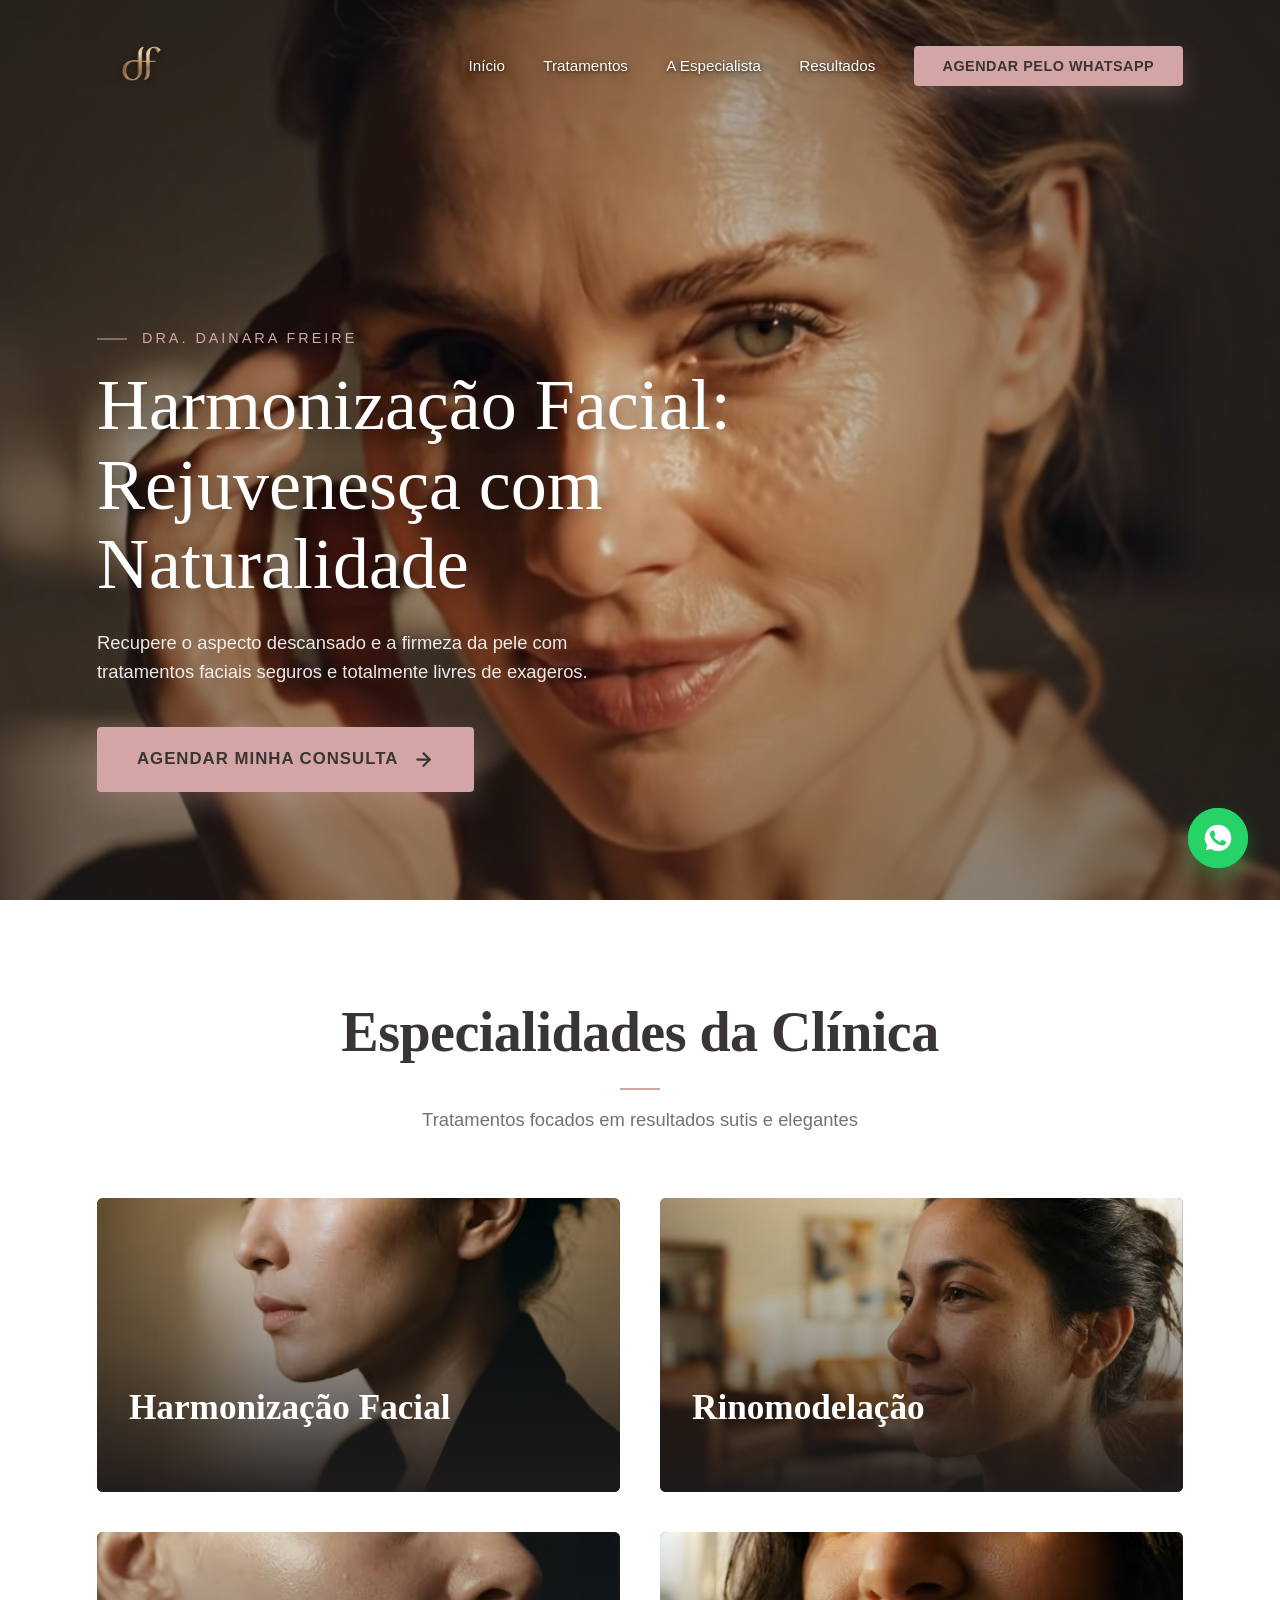
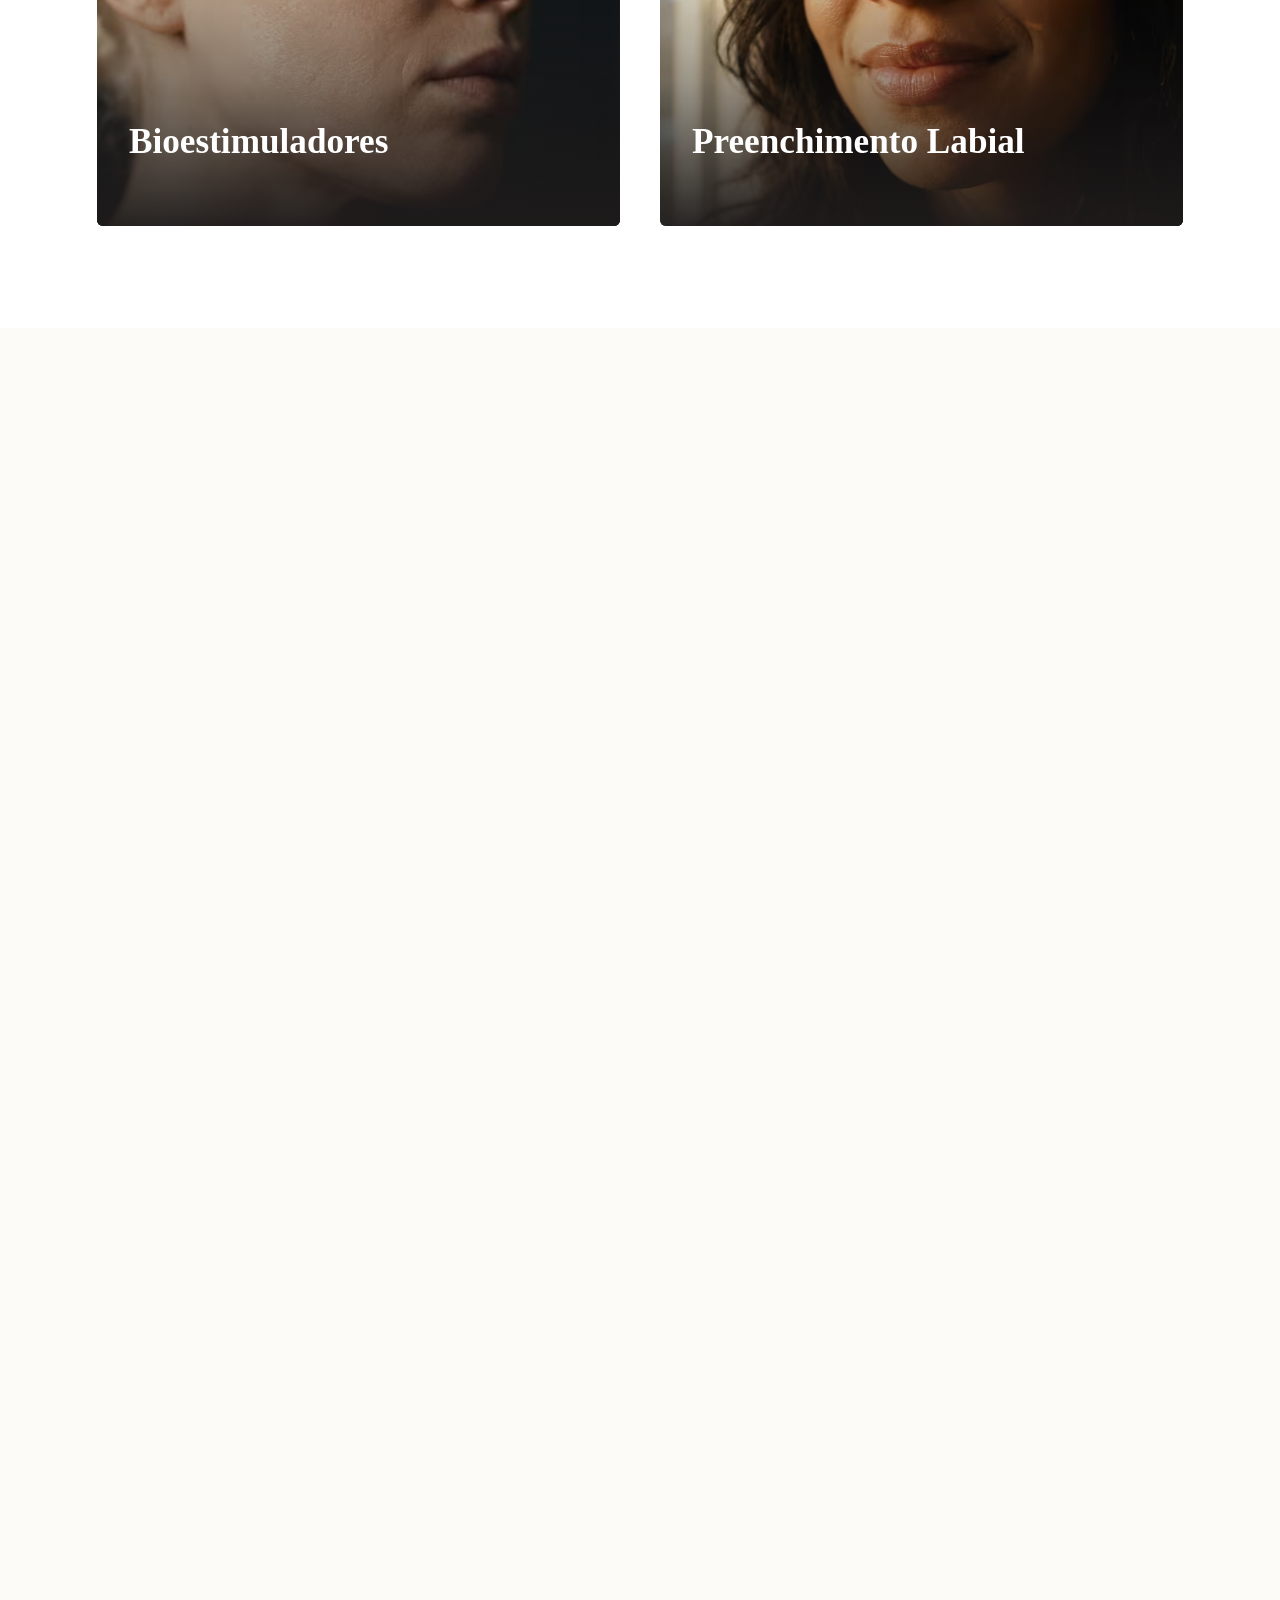
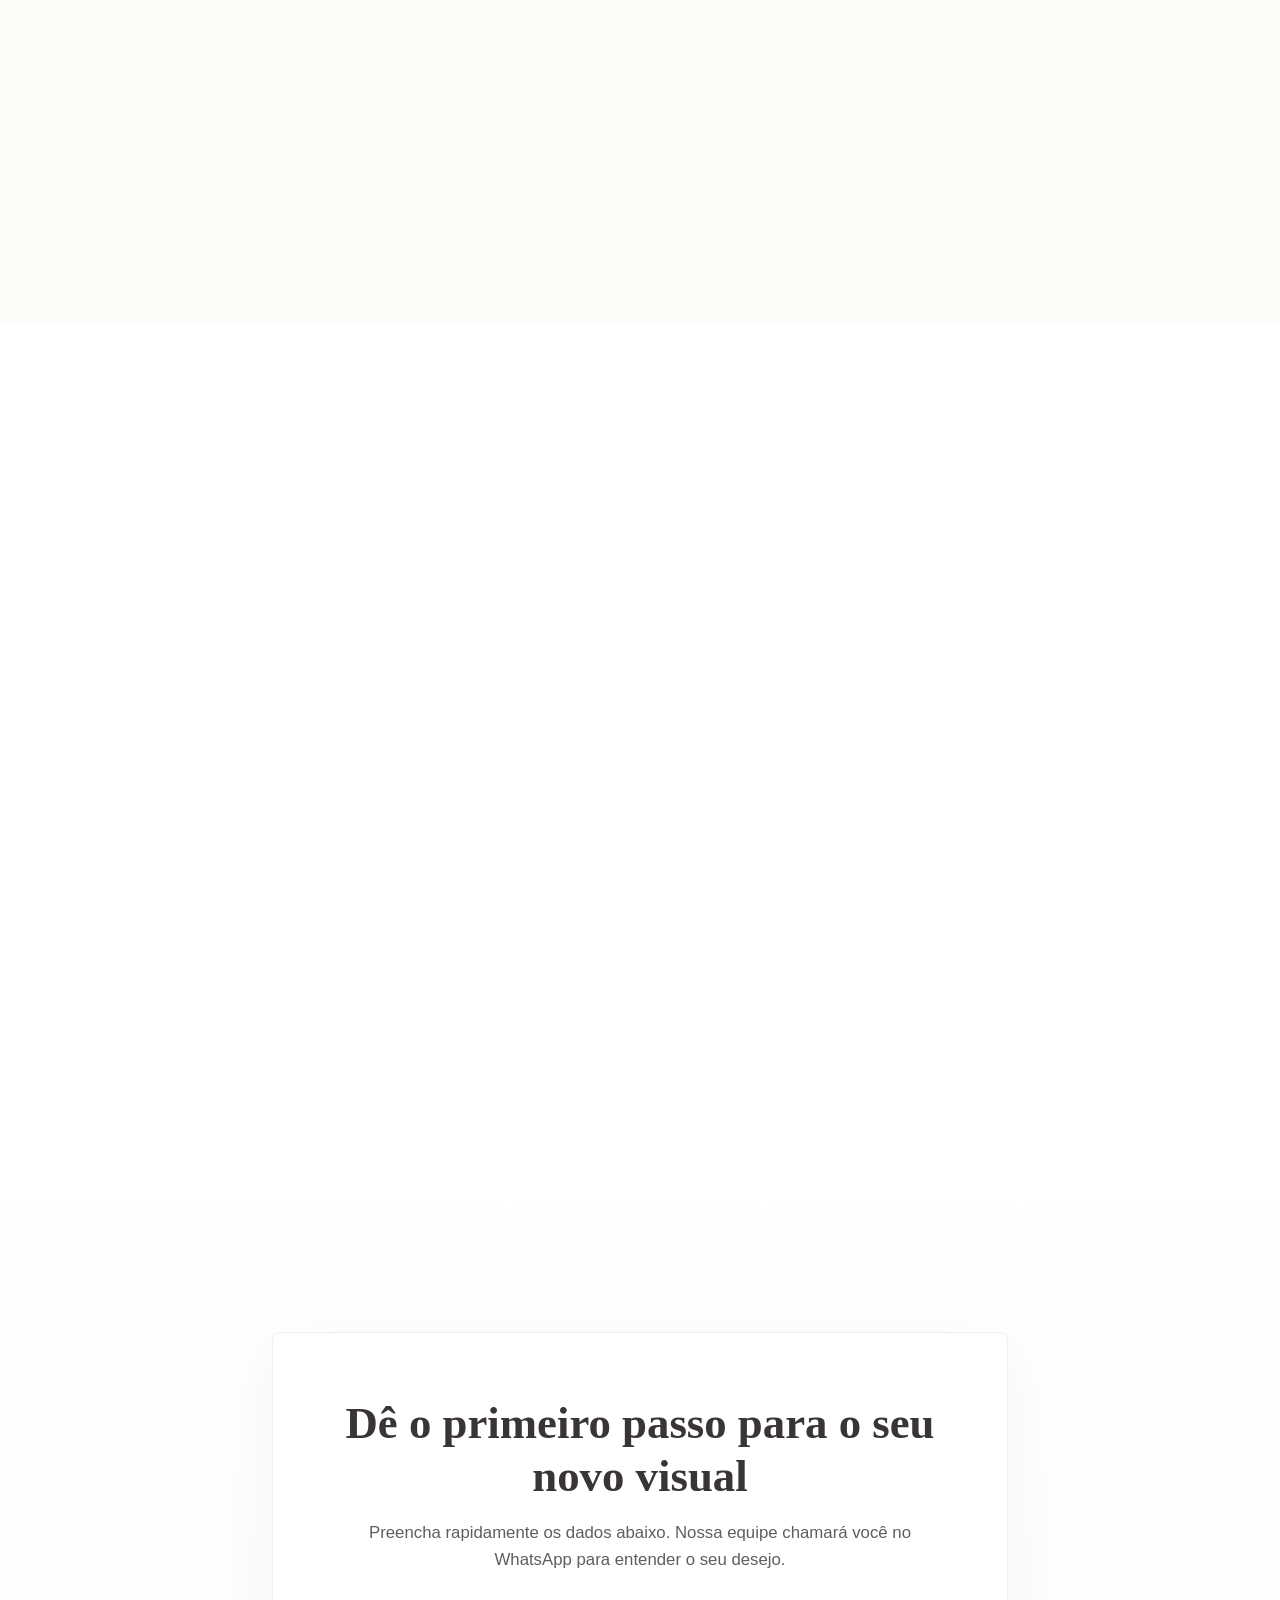
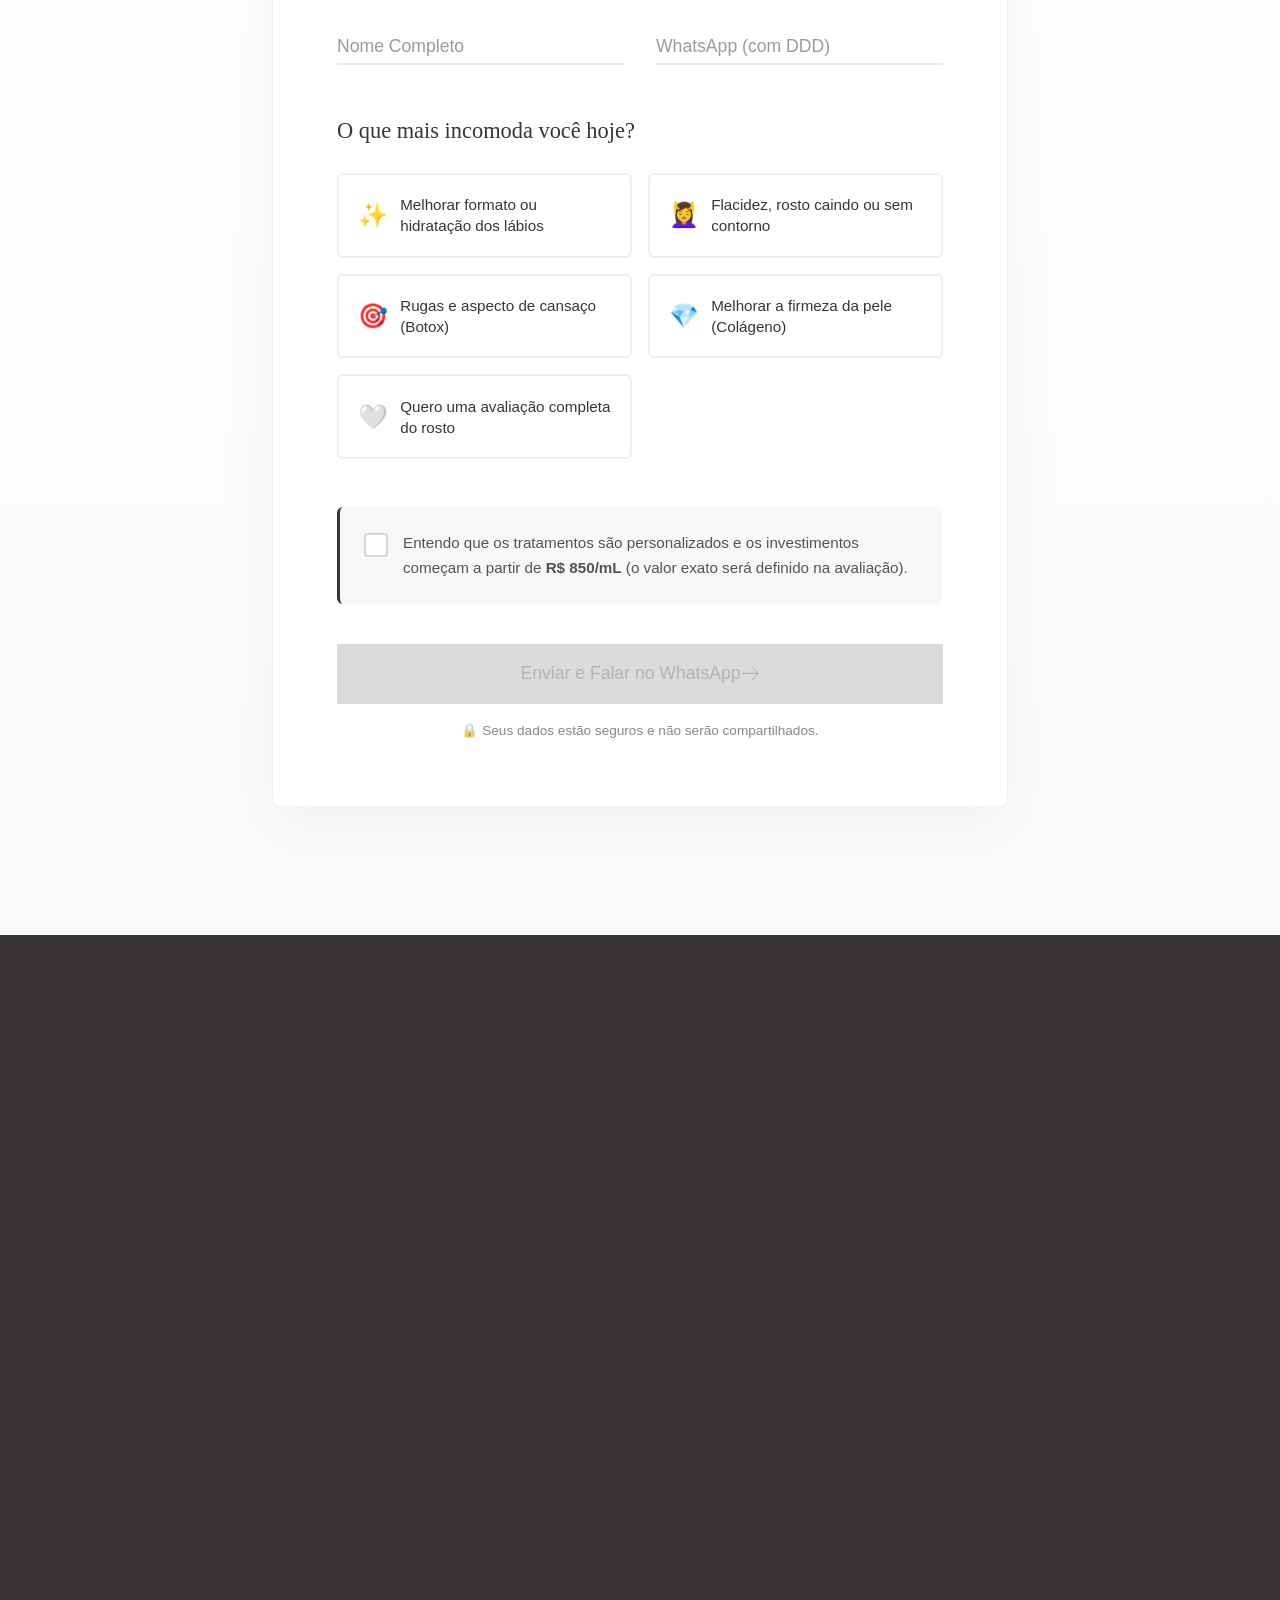
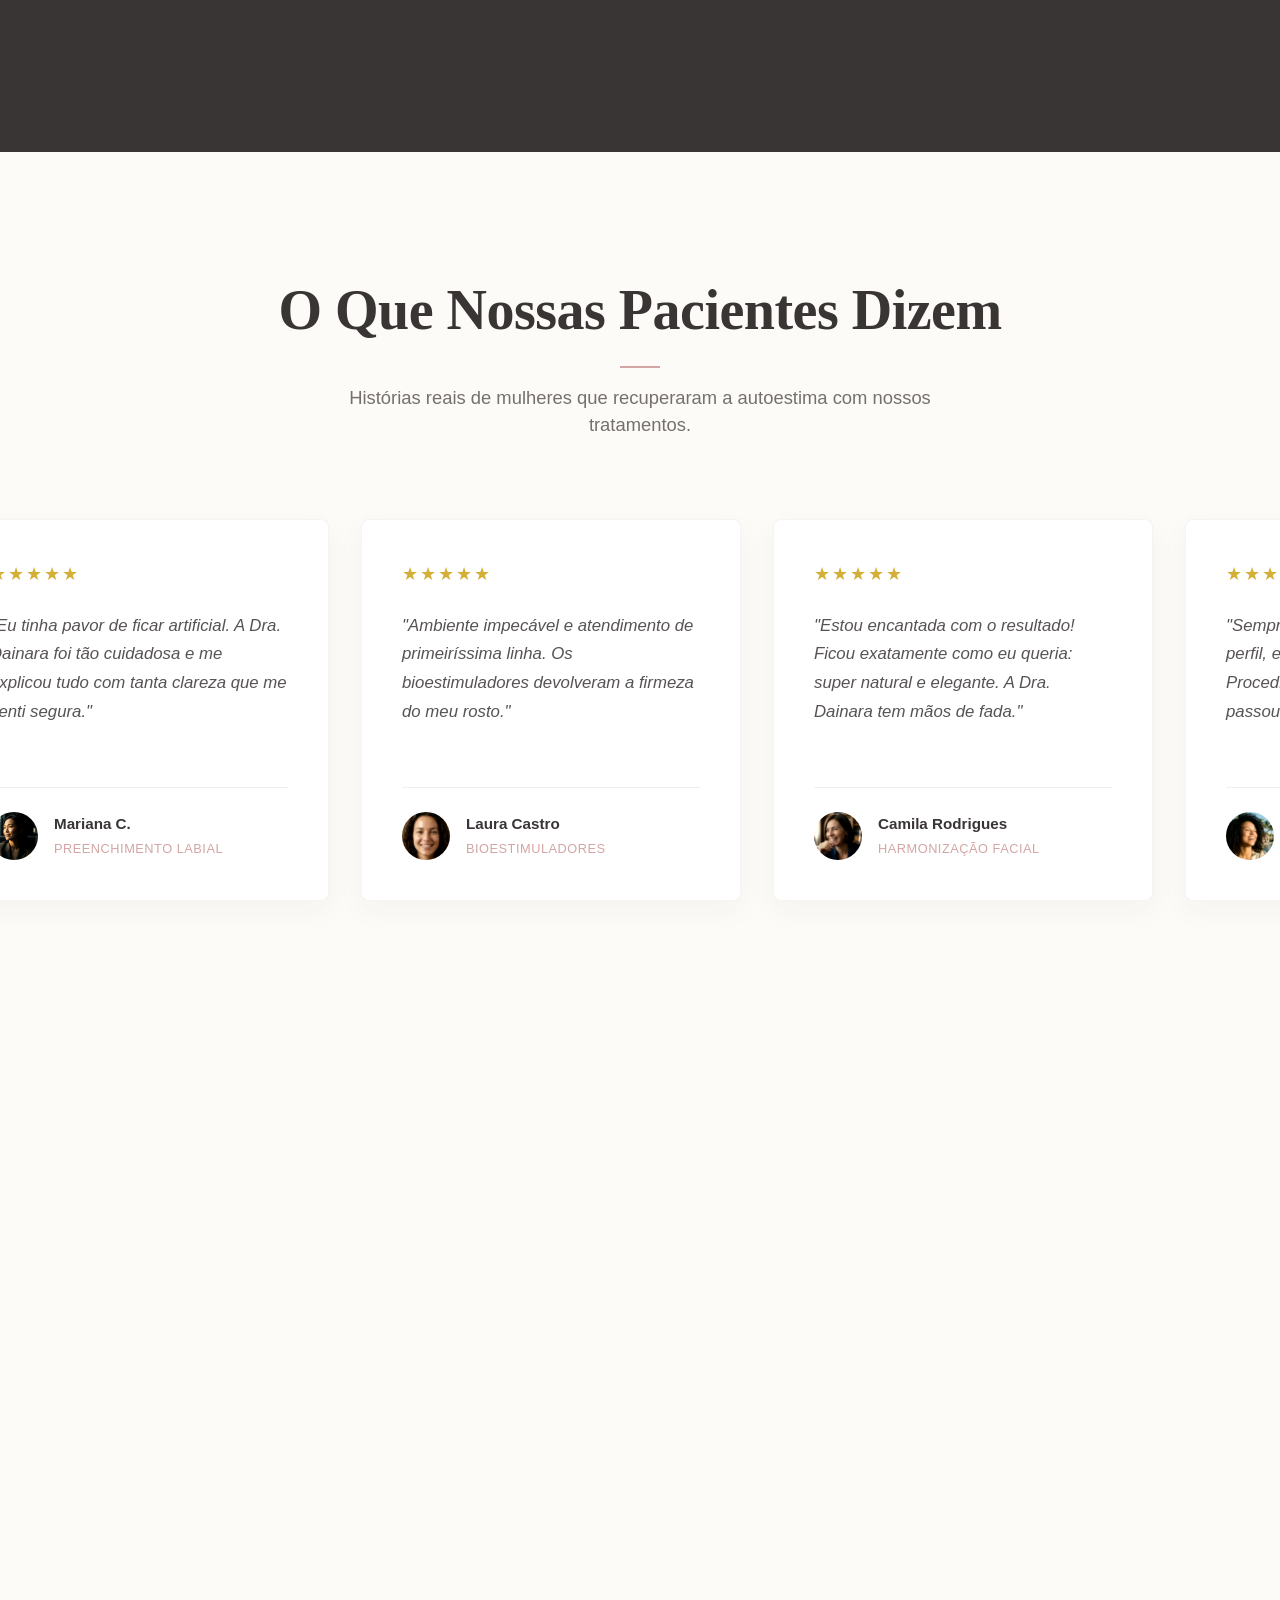
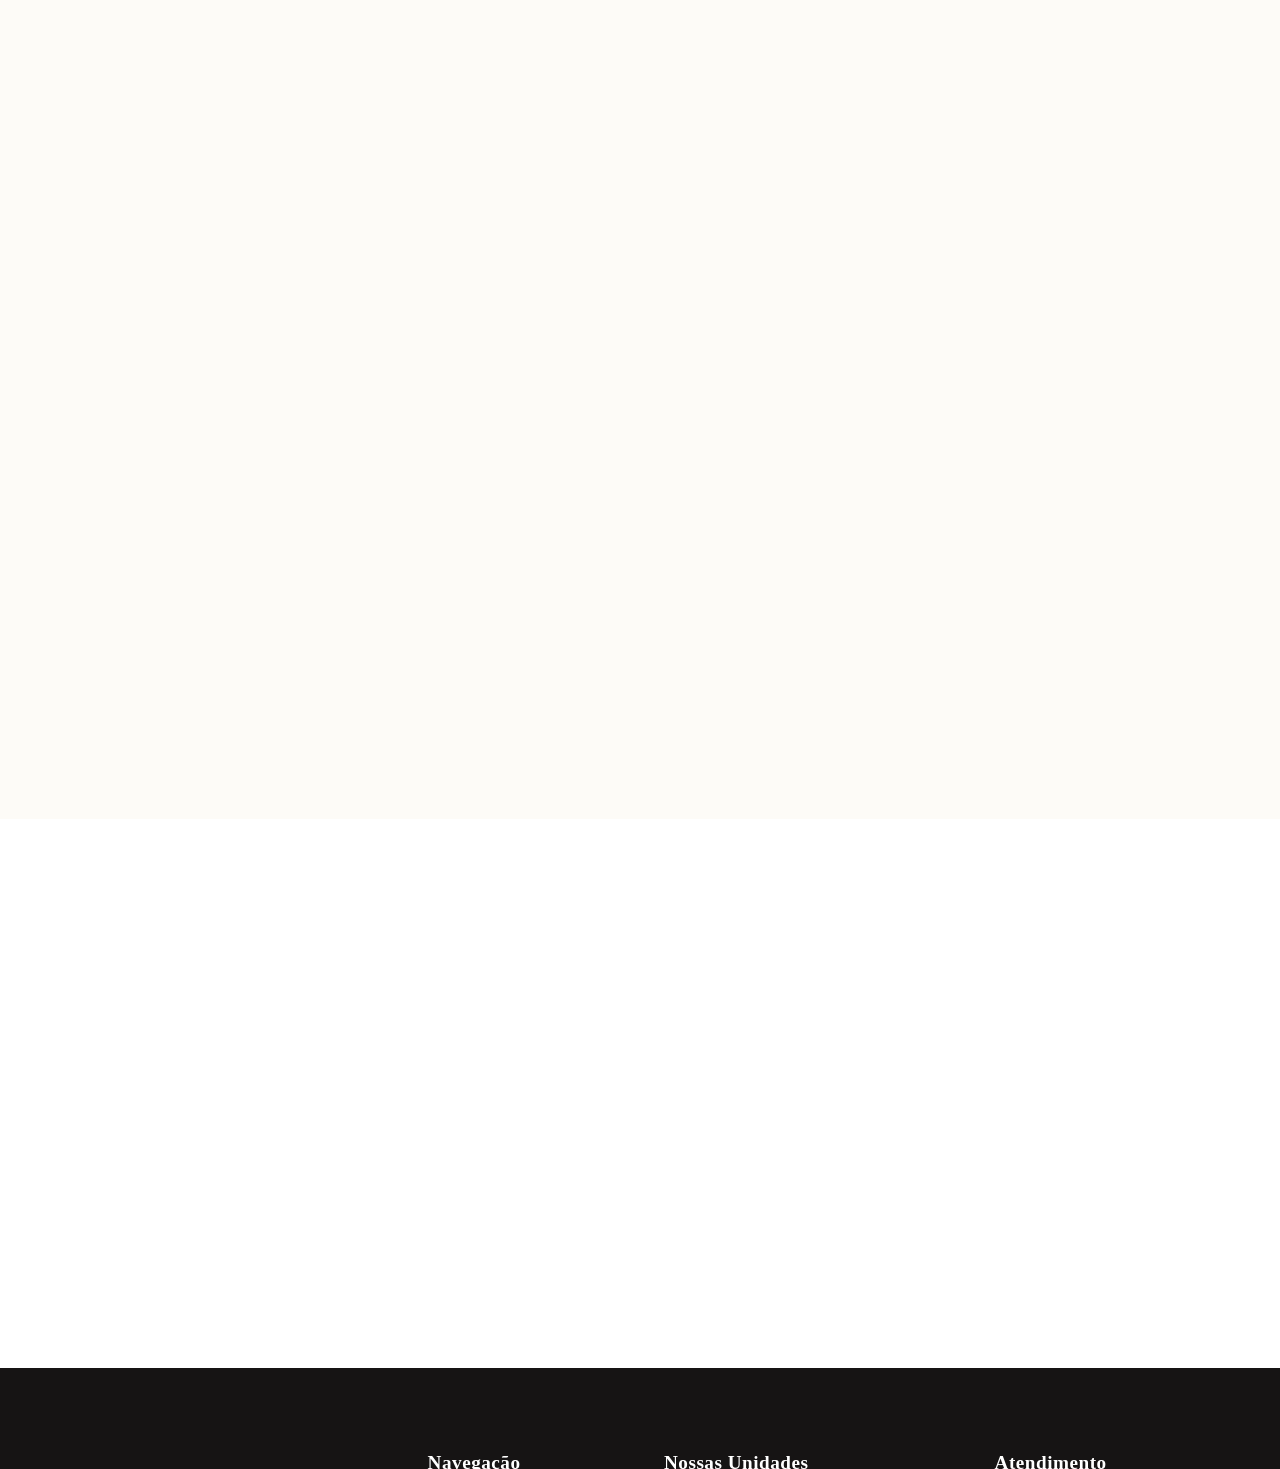
==== commit 99244b83: "up" ====
--- a/index.html
+++ b/index.html
@@ -3,32 +3,56 @@
 
 <head>
     <meta charset="UTF-8">
-    <meta name="viewport" content="width=device-width, initial-scale=1.0">
+    <meta name="viewport" content="width=device-width, initial-scale=1.0, maximum-scale=5.0">
     <title>Harmonização Facial | Dra. Dainara Freire - Estética de Alta Performance</title>
-    <meta name="description"
-        content="Especialista em Harmonização Facial e Rejuvenescimento Natural. Recupere a firmeza da pele e o contorno do rosto com a Dra. Dainara Freire, sem exageros. Atendimento em Arapongas, Maringá e Rolândia.">
-    <link rel="stylesheet" href="assets/style/style.css">
+    <meta name="description" content="Especialista em Harmonização Facial e Rejuvenescimento Natural. Recupere a firmeza da pele e o contorno do rosto com a Dra. Dainara Freire, sem exageros. Atendimento em Arapongas, Maringá e Rolândia.">
+    <meta name="author" content="Dra. Dainara Freire">
+    <meta name="theme-color" content="#FDFBF7">
+    <link rel="canonical" href="https://dradainarafreire.com.br/">
+
+    <!-- CSS -->
+    <link rel="stylesheet" href="assets/main.css">
+
+    <!-- Open Graph / Facebook -->
     <meta property="og:type" content="website">
-    <meta property="og:title" content="Harmonização Facial | Dra. Dainara Freire">
-    <meta property="og:description"
-        content="Recupere o aspecto descansado e a firmeza da pele com tratamentos faciais seguros e totalmente livres de exageros.">
-    <meta property="og:image" content="https://www.seusite.com.br/assets/img/img-hero.webp">
-    <meta property="og:url" content="https://www.seusite.com.br/">
-    <meta name="robots" content="index, follow">
-    <link rel="preload" as="image" href="assets/img/img-hero.webp" fetchpriority="high">
-    <link rel="icon" href="assets/svg/favicon.png" type="image/png">
-    <link rel="apple-touch-icon" href="assets/svg/favicon.png">
-
+    <meta property="og:url" content="https://dradainarafreire.com.br/">
+    <meta property="og:title" content="Harmonização Facial | Dra. Dainara Freire - Estética de Alta Performance">
+    <meta property="og:description" content="Recupere o aspecto descansado e a firmeza da pele com tratamentos faciais seguros e totalmente livres de exageros. Atendimento em Arapongas, Maringá e Rolândia.">
+    <meta property="og:image" content="https://dradainarafreire.com.br/shared/img/img/principal/procedimento/img-hero.webp">
+    <meta property="og:site_name" content="Dra. Dainara Freire">
+    <meta property="og:locale" content="pt_BR">
+
+    <!-- Twitter -->
+    <meta name="twitter:card" content="summary_large_image">
+    <meta name="twitter:url" content="https://dradainarafreire.com.br/">
+    <meta name="twitter:title" content="Harmonização Facial | Dra. Dainara Freire">
+    <meta name="twitter:description" content="Recupere a firmeza da pele e o contorno do rosto com naturalidade.">
+    <meta name="twitter:image" content="https://dradainarafreire.com.br/shared/img/img/principal/procedimento/img-hero.webp">
+
+    <!-- SEO / Otimizações -->
+    <meta name="robots" content="index, follow, max-image-preview:large, max-snippet:-1, max-video-preview:-1">
+    
+    <!-- Preloads -->
+    <link rel="preload" as="image" href="shared/img/img/principal/procedimento/img-hero.webp" fetchpriority="high">
+    <link rel="preload" as="style" href="assets/main.css">
+
+    <!-- Favicon e Ícones -->
+    <link rel="icon" href="shared/svg/favicon.png" type="image/png">
+    <link rel="apple-touch-icon" href="shared/svg/favicon.png">
+
+    <!-- Schema Markup (JSON-LD) -->
     <script type="application/ld+json">
     {
       "@context": "https://schema.org",
       "@type": "MedicalClinic",
       "name": "Dra. Dainara Freire - Clínica de Estética Avançada",
-      "image": "https://www.seusite.com.br/assets/img/dra.dainara.webp",
-      "@id": "https://www.seusite.com.br/#clinic",
-      "url": "https://www.seusite.com.br",
+      "image": "https://dradainarafreire.com.br/shared/img/dainara/principal/dainara.webp",
+      "@id": "https://dradainarafreire.com.br/#clinic",
+      "url": "https://dradainarafreire.com.br/",
       "telephone": "+554497739970",
-      "medicalSpecialty": "CosmeticProcedure",
+      "priceRange": "$$",
+      "medicalSpecialty": ["CosmeticProcedure", "Dermatology"],
+      "description": "Clínica especializada em Harmonização Facial, Rinomodelação e Bioestimuladores de Colágeno com foco em naturalidade e rejuvenescimento.",
       "address": [
         {
           "@type": "PostalAddress",
@@ -44,7 +68,17 @@
           "addressLocality": "Rolândia",
           "addressRegion": "PR",
           "addressCountry": "BR"
+        },
+        {
+          "@type": "PostalAddress",
+          "streetAddress": "R. Rodrigo Silva, 125 - Zona 04",
+          "addressLocality": "Maringá",
+          "addressRegion": "PR",
+          "addressCountry": "BR"
         }
+      ],
+      "sameAs": [
+        "https://www.instagram.com/dra.dainarafreire/"
       ]
     }
     </script>
@@ -55,7 +89,7 @@
     <header class="header-principal" id="header">
         <div class="container-header">
             <a href="#inicio" class="logo" aria-label="Ir para o início">
-                <img src="assets/svg/logo.png" alt="Dra. Dainara Freire - Estética e Harmonização" width="90"
+                <img src="shared/svg/logo.png" alt="Dra. Dainara Freire - Estética e Harmonização" width="90"
                     height="25" loading="eager" fetchpriority="high" decoding="sync">
             </a>
 
@@ -89,14 +123,14 @@
         <section class="hero-video-section" id="inicio">
 
             <div class="video-background">
-                <video autoplay loop muted playsinline preload="auto" id="hero-video" poster="assets/img/img-hero.webp"
+                <video autoplay loop muted playsinline preload="auto" id="hero-video" poster="shared/img/img/principal/procedimento/img-hero.webp"
                     aria-label="Vídeo de apresentação da clínica Dra. Dainara Freire">
 
-                    <source media="(max-width: 768px)" src="assets/midia/Hero-Mobile-01.webm" type="video/webm">
-                    <source media="(max-width: 768px)" src="assets/midia/Hero-Mobile-01.mp4" type="video/mp4">
-
-                    <source media="(min-width: 769px)" src="assets/midia/Hero-Desktop-01.webm" type="video/webm">
-                    <source media="(min-width: 769px)" src="assets/midia/Hero-Desktop-01.mp4" type="video/mp4">
+                    <source media="(max-width: 768px)" src="shared/video/principal/Hero-Mobile-03.webm" type="video/webm">
+                    <source media="(max-width: 768px)" src="shared/video/principal/Hero-Desktop-03.mp4" type="video/mp4">
+
+                    <source media="(min-width: 769px)" src="shared/video/principal/Hero-Desktop-02.webm" type="video/webm">
+                    <source media="(min-width: 769px)" src="shared/video/principal/Hero-Desktop-02.mp4" type="video/mp4">
 
                     Seu navegador não suporta a tag de vídeo.
                 </video>
@@ -143,8 +177,8 @@
 
                         <article class="card-procedimento-16-9 reveal-fade-up" style="--delay: 0.1s">
                             <picture class="card-bg">
-                                <source srcset="assets/img/proc-1.avif" type="image/avif">
-                                <img src="assets/img/proc-1.webp"
+                                <source srcset="shared/img/img/principal/procedimento/proc-1.avif" type="image/avif">
+                                <img src="shared/img/img/principal/procedimento/proc-1.webp"
                                     alt="Paciente após procedimento de Harmonização Facial" loading="lazy" width="800"
                                     height="450">
                             </picture>
@@ -174,8 +208,8 @@
 
                         <article class="card-procedimento-16-9 reveal-fade-up" style="--delay: 0.2s">
                             <picture class="card-bg">
-                                <source srcset="assets/img/proc-2.avif" type="image/avif">
-                                <img src="assets/img/proc-2.webp" alt="Paciente com nariz alinhado após Rinomodelação"
+                                <source srcset="shared/img/img/principal/procedimento/proc-2.avif" type="image/avif">
+                                <img src="shared/img/img/principal/procedimento/proc-2.webp" alt="Paciente com nariz alinhado após Rinomodelação"
                                     loading="lazy" width="800" height="450">
                             </picture>
                             <div class="card-overlay"></div>
@@ -202,8 +236,8 @@
 
                         <article class="card-procedimento-16-9 reveal-fade-up" style="--delay: 0.3s">
                             <picture class="card-bg">
-                                <source srcset="assets/img/proc-3.avif" type="image/avif">
-                                <img src="assets/img/proc-3.webp" alt="Pele firme com Bioestimuladores de Colágeno"
+                                <source srcset="shared/img/img/principal/procedimento/proc-3.avif" type="image/avif">
+                                <img src="shared/img/img/principal/procedimento/proc-3.webp" alt="Pele firme com Bioestimuladores de Colágeno"
                                     loading="lazy" width="800" height="450">
                             </picture>
                             <div class="card-overlay"></div>
@@ -232,8 +266,8 @@
 
                         <article class="card-procedimento-16-9 reveal-fade-up" style="--delay: 0.4s">
                             <picture class="card-bg">
-                                <source srcset="assets/img/proc-4.avif" type="image/avif">
-                                <img src="assets/img/proc-4.webp" alt="Lábios hidratados com Preenchimento Labial"
+                                <source srcset="shared/img/img/principal/procedimento/proc-4.avif" type="image/avif">
+                                <img src="shared/img/img/principal/procedimento/proc-4.webp" alt="Lábios hidratados com Preenchimento Labial"
                                     loading="lazy" width="800" height="450">
                             </picture>
                             <div class="card-overlay"></div>
@@ -272,8 +306,8 @@
 
                     <div class="manifesto-imagem-overlap reveal-imagem-mascara">
                         <picture class="manifesto-bg">
-                            <source srcset="assets/img/img-hero.avif" type="image/avif">
-                            <img src="assets/img/img-hero.webp" alt="Textura real de pele e beleza natural"
+                            <source srcset="shared/img/img/principal/procedimento/img-hero.avif" type="image/avif">
+                            <img src="shared/img/img/principal/procedimento/img-hero.webp" alt="Textura real de pele e beleza natural"
                                 loading="lazy" width="800" height="550">
                         </picture>
 
@@ -334,8 +368,8 @@
                     <div class="especialista-imagem-container reveal-fade-up">
                         <div class="especialista-imagem-wrapper" id="img-tilt">
                             <picture class="especialista-foto">
-                                <source srcset="assets/img/dra.dainara.avif" type="image/avif">
-                                <img src="assets/img/dra.dainara.webp"
+                                <source srcset="shared/img/dainara/principal/dainara.avif" type="image/avif">
+                                <img src="shared/img/dainara/principal/dainara.webp"
                                     alt="Dra. Dainara Freire - Especialista em Harmonização" loading="lazy" width="600"
                                     height="800">
                             </picture>
@@ -469,7 +503,7 @@
                         </div>
 
                         <div class="form-grupo-botao">
-                            <button type="submit" class="btn-whatsapp btn-submit-vip" id="btn-enviar-vip" disabled>
+                            <button type="submit" class="btn-whatsapp btn-submit-vip" id="btn-enviar-vip" disabled data-track="true" data-coluna="conv_whatsapp">
                                 Enviar e Falar no WhatsApp <span class="icone-seta" aria-hidden="true">🡢</span>
                             </button>
                             <p class="seguranca-texto">🔒 Seus dados estão seguros e não serão compartilhados.</p>
@@ -532,8 +566,8 @@
                     <div class="col-imagem-tech reveal-fade-left">
                         <div class="tech-imagem-wrapper" id="parallax-img">
                             <picture class="tech-bg">
-                                <source srcset="assets/img/tecnologia-premium.avif" type="image/avif">
-                                <img src="assets/img/tecnologia-premium.webp"
+                                <source srcset="shared/img/img/principal/procedimento/tecnologia-premium.avif" type="image/avif">
+                                <img src="shared/img/img/principal/procedimento/tecnologia-premium.webp"
                                     alt="Materiais premium e tecnologia em harmonização" loading="lazy" width="800"
                                     height="450">
                             </picture>
@@ -563,7 +597,7 @@
                         <p class="avaliacao-texto">"Eu tinha pavor de ficar artificial. A Dra. Dainara foi tão cuidadosa
                             e me explicou tudo com tanta clareza que me senti segura."</p>
                         <div class="avaliacao-autor">
-                            <img src="assets/img/avatar-1.webp" alt="Mariana C." class="autor-avatar" loading="lazy"
+                            <img src="shared/img/img/principal/procedimento/avatar-1.webp" alt="Mariana C." class="autor-avatar" loading="lazy"
                                 width="45" height="45">
                             <div class="autor-info">
                                 <span class="autor-nome">Mariana C.</span>
@@ -578,10 +612,55 @@
                         <p class="avaliacao-texto">"Ambiente impecável e atendimento de primeiríssima linha. Os
                             bioestimuladores devolveram a firmeza do meu rosto."</p>
                         <div class="avaliacao-autor">
-                            <img src="assets/img/avatar-3.webp" alt="Laura Castro" class="autor-avatar" loading="lazy"
+                            <img src="shared/img/img/principal/procedimento/avatar-2.webp" alt="Laura Castro" class="autor-avatar" loading="lazy"
                                 width="45" height="45">
                             <div class="autor-info">
                                 <span class="autor-nome">Laura Castro</span>
+                                <span class="autor-proc">Bioestimuladores</span>
+                            </div>
+                        </div>
+                    </article>
+                    
+                    <article class="card-avaliacao">
+                        <div class="avaliacao-header">
+                            <div class="avaliacao-estrelas">★★★★★</div>
+                        </div>
+                        <p class="avaliacao-texto">"Estou encantada com o resultado! Ficou exatamente como eu queria: super natural e elegante. A Dra. Dainara tem mãos de fada."</p>
+                        <div class="avaliacao-autor">
+                            <img src="shared/img/img/principal/procedimento/avatar-3.webp" alt="Camila Rodrigues" class="autor-avatar" loading="lazy"
+                                width="45" height="45">
+                            <div class="autor-info">
+                                <span class="autor-nome">Camila Rodrigues</span>
+                                <span class="autor-proc">Harmonização Facial</span>
+                            </div>
+                        </div>
+                    </article>
+
+                    <article class="card-avaliacao">
+                        <div class="avaliacao-header">
+                            <div class="avaliacao-estrelas">★★★★★</div>
+                        </div>
+                        <p class="avaliacao-texto">"Sempre tive insegurança com meu perfil, e a rinomodelação mudou tudo. Procedimento rápido e a doutora me passou muita tranquilidade."</p>
+                        <div class="avaliacao-autor">
+                            <img src="shared/img/img/principal/procedimento/avatar-4.webp" alt="Juliana Mendes" class="autor-avatar" loading="lazy"
+                                width="45" height="45">
+                            <div class="autor-info">
+                                <span class="autor-nome">Juliana Mendes</span>
+                                <span class="autor-proc">Rinomodelação</span>
+                            </div>
+                        </div>
+                    </article>
+
+                    <article class="card-avaliacao">
+                        <div class="avaliacao-header">
+                            <div class="avaliacao-estrelas">★★★★★</div>
+                        </div>
+                        <p class="avaliacao-texto">"Senti minha pele muito mais firme e viçosa após as sessões. O melhor de tudo é que as pessoas notam que estou melhor, mas não percebem o que fiz!"</p>
+                        <div class="avaliacao-autor">
+                            <img src="shared/img/img/principal/procedimento/avatar-5.webp" alt="Beatriz Silva" class="autor-avatar" loading="lazy"
+                                width="45" height="45">
+                            <div class="autor-info">
+                                <span class="autor-nome">Beatriz Silva</span>
                                 <span class="autor-proc">Bioestimuladores</span>
                             </div>
                         </div>
@@ -618,8 +697,8 @@
                                     <span class="tag-vidro">Depois</span>
                                 </div>
                                 <picture class="resultado-bg">
-                                    <source srcset="assets/img/resultado-1.avif" type="image/avif">
-                                    <img src="assets/img/resultado-1.webp" alt="Resultado de Harmonização Facial"
+                                    <source srcset="shared/img/img/principal/resultados/resultado-1.avif" type="image/avif">
+                                    <img src="shared/img/img/principal/resultados/resultado-1.webp" alt="Resultado de Harmonização Facial"
                                         loading="lazy" width="540" height="960" class="img-zoomable">
                                 </picture>
                                 <div class="resultado-overlay">
@@ -644,8 +723,8 @@
                                     <span class="tag-vidro">Depois</span>
                                 </div>
                                 <picture class="resultado-bg">
-                                    <source srcset="assets/img/resultado-2.avif" type="image/avif">
-                                    <img src="assets/img/resultado-2.webp" alt="Resultado de Preenchimento Labial"
+                                    <source srcset="shared/img/img/principal/resultados/resultado-2.avif" type="image/avif">
+                                    <img src="shared/img/img/principal/resultados/resultado-2.webp" alt="Resultado de Preenchimento Labial"
                                         loading="lazy" width="540" height="960" class="img-zoomable">
                                 </picture>
                                 <div class="resultado-overlay">
@@ -670,8 +749,8 @@
                                     <span class="tag-vidro">Depois</span>
                                 </div>
                                 <picture class="resultado-bg">
-                                    <source srcset="assets/img/resultado-3.avif" type="image/avif">
-                                    <img src="assets/img/resultado-3.webp" alt="Resultado de Preenchimento Labial"
+                                    <source srcset="shared/img/img/principal/resultados/resultado-3.avif" type="image/avif">
+                                    <img src="shared/img/img/principal/resultados/resultado-3.webp" alt="Resultado de Preenchimento Labial"
                                         loading="lazy" width="540" height="960" class="img-zoomable">
                                 </picture>
                                 <div class="resultado-overlay">
@@ -783,10 +862,9 @@
 
                 <div class="footer-brand">
                     <a href="#inicio" class="logo-footer" aria-label="Voltar ao Início">
-                        <img src="assets/svg/logo.png" alt="Dra. Dainara Freire" loading="lazy" width="80" height="23">
+                        <img src="shared/svg/logo.png" alt="Dra. Dainara Freire" loading="lazy" width="120" height="34">
                     </a>
-                    <p class="footer-bio">Estética avançada com foco absoluto em segurança, naturalidade e resultados
-                        elegantes.</p>
+                    <p class="footer-bio">Estética avançada com foco absoluto em segurança, naturalidade e resultados elegantes. Realce a sua melhor versão sem perder a essência.</p>
 
                     <div class="footer-sociais">
                         <a href="https://www.instagram.com/dra.dainarafreire/" target="_blank"
@@ -809,24 +887,47 @@
                 </div>
 
                 <div class="footer-links">
-                    <h3 class="footer-titulo">Contato & Unidades</h3>
+                    <h3 class="footer-titulo">Navegação</h3>
+                    <ul class="contato-lista">
+                        <li><a href="#inicio">Início</a></li>
+                        <li><a href="#procedimentos">Tratamentos</a></li>
+                        <li><a href="#especialista">A Especialista</a></li>
+                        <li><a href="#resultados">Resultados</a></li>
+                        <li><a href="#duvidas">Dúvidas Frequentes</a></li>
+                    </ul>
+                </div>
+
+                <div class="footer-links">
+                    <h3 class="footer-titulo">Nossas Unidades</h3>
                     <ul class="contato-lista">
                         <li>
                             <span class="icone-contato" aria-hidden="true">📍</span>
-                            <p><strong>Arapongas:</strong> R. Papagaio Roxo, 75 - Vila Cascata</p>
+                            <p><strong>Arapongas:</strong><br> <span style="font-size:0.9em; opacity:0.8">R. Papagaio Roxo, 75 - Vila Cascata</span></p>
                         </li>
                         <li>
                             <span class="icone-contato" aria-hidden="true">📍</span>
-                            <p><strong>Rolândia:</strong> R. José Canônico, 70 - Manoel Muller</p>
+                            <p><strong>Rolândia:</strong><br> <span style="font-size:0.9em; opacity:0.8">R. José Canônico, 70 - Manoel Muller</span></p>
                         </li>
                            <li>
                             <span class="icone-contato" aria-hidden="true">📍</span>
-                            <p><strong>Maringá:</strong> R. Rodrigo Silva, 125 - Zona 04,</p>
+                            <p><strong>Maringá:</strong><br> <span style="font-size:0.9em; opacity:0.8">R. Rodrigo Silva, 125 - Zona 04</span></p>
+                        </li>
+                    </ul>
+                </div>
+
+                <div class="footer-links">
+                    <h3 class="footer-titulo">Atendimento</h3>
+                    <ul class="contato-lista">
+                        <li>
+                            <span class="icone-contato" aria-hidden="true">🕒</span>
+                            <p><strong>Segunda a Sexta</strong><br> <span style="font-size:0.9em; opacity:0.8">09:00 às 18:00</span></p>
                         </li>
                         <li>
                             <span class="icone-contato" aria-hidden="true">📱</span>
-                            <a href="https://wa.me/554497739970" target="_blank"
-                                rel="external nofollow noopener noreferrer" data-track="true" data-coluna="conv_whatsapp">(44) 9773-9970</a>
+                            <p><strong>Numero:</strong><br>
+                                <a href="https://wa.me/554497739970" target="_blank"
+                                    rel="external nofollow noopener noreferrer" data-track="true" data-coluna="conv_whatsapp">(44) 9773-9970</a>
+                            </p>
                         </li>
                     </ul>
                 </div>
@@ -839,6 +940,12 @@
                 <div class="copy-direitos">
                     <p>© <span id="ano-atual">2026</span> Dra. Dainara Freire. Todos os direitos reservados. <span
                             class="crm-text">CRF-PR: 35164</span></p>
+                </div>
+
+                <div class="assinatura-agencia">
+                    <a href="https://frontlabstudio.com.br" class="frontlab-signature" target="_blank" rel="noopener noreferrer">
+                        <span class="status-dot"></span> Design & Engenharia por Frontlab Studio
+                    </a>
                 </div>
             </div>
 
@@ -863,8 +970,8 @@
         <img src="" id="lightbox-img" class="lightbox-conteudo" alt="Imagem ampliada">
     </div>
 
-    <script src="assets/script/script.js" defer></script>
-    <script src="assets/script/tracker.js" defer></script>
+    <script src="assets/app.js" defer></script>
+    <script src="assets/tracker.js" defer></script>
 </body>
 
 </html>
--- a/assets/main.css
+++ b/assets/main.css
@@ -0,0 +1,3583 @@
+@charset "UTF-8";
+
+/* =========================================
+   BASE OBRIGATÓRIA E VARIÁVEIS
+========================================= */
+:root {
+    --cor-fundo: #FDFBF7;
+    --cor-fundo-header: rgba(253, 251, 247, 0.85);
+    /* Fundo translúcido premium */
+    --cor-texto: #3A3535;
+    --cor-primaria: #D4A5A5;
+    --cor-primaria-hover: #BC8F8F;
+    --cor-branca: #FFFFFF;
+
+    --fonte-titulos: 'Playfair Display', serif;
+    --fonte-padrao: 'DM Sans', sans-serif;
+
+    --container-width: 1150px;
+}
+
+*,
+*::before,
+*::after {
+    margin: 0;
+    padding: 0;
+    box-sizing: border-box;
+}
+
+html {
+    scroll-behavior: smooth;
+    overflow-x: hidden;
+    text-rendering: optimizeLegibility;
+    touch-action: manipulation;
+}
+
+body {
+    min-height: 100vh;
+    font-family: var(--fonte-padrao);
+    background-color: var(--cor-fundo);
+    color: var(--cor-texto);
+    line-height: 1.6;
+    position: relative;
+    -webkit-font-smoothing: antialiased;
+    overflow-x: hidden;
+    width: 100vw;
+    max-width: 100%;
+}
+
+a {
+    text-decoration: none;
+    color: inherit;
+    transition: 0.3s ease;
+}
+
+button {
+    cursor: pointer;
+    border: none;
+    background: none;
+    font-family: inherit;
+}
+
+/* =========================================
+   HEADER PRINCIPAL (DESKTOP PADRÃO > 1024px)
+========================================= */
+.header-principal {
+    position: fixed;
+    top: 0;
+    left: 0;
+    width: 100%;
+    z-index: 1000;
+    background-color: transparent;
+    /* Começa transparente */
+    transition: background-color 0.4s ease, border-bottom 0.4s ease, box-shadow 0.4s ease;
+    border-bottom: 1px solid transparent;
+    filter: drop-shadow(0px 2px 4px rgba(0, 0, 0, 0.4));
+}
+
+/* Classe injetada via JS ao rolar a página */
+.header-principal.scrolled {
+    background-color: var(--cor-fundo-header);
+    backdrop-filter: blur(12px);
+    -webkit-backdrop-filter: blur(12px);
+    border-bottom: 1px solid rgba(212, 165, 165, 0.2);
+    box-shadow: 0 4px 30px rgba(0, 0, 0, 0.03);
+    filter: none;
+}
+
+.container-header {
+    max-width: var(--container-width);
+    margin: 0 auto;
+    padding: clamp(0.8rem, 2vw, 1.2rem) 2rem;
+    display: flex;
+    justify-content: space-between;
+    align-items: center;
+}
+
+.logo img {
+    display: block;
+    width: clamp(70px, 7.5vw, 90px);
+    height: auto;
+    object-fit: contain;
+}
+
+.nav-lista {
+    list-style: none;
+    display: flex;
+    align-items: center;
+    gap: clamp(1.5rem, 3vw, 2.5rem);
+}
+
+.nav-link {
+    font-size: 0.95rem;
+    font-weight: 500;
+    position: relative;
+    padding: 0.5rem 0;
+    text-shadow: 0px 1px 3px rgba(0, 0, 0, 0.5);
+    color: var(--cor-branca);
+}
+
+.header-principal.scrolled .nav-link {
+    text-shadow: none;
+    color: var(--cor-texto);
+    /* Volta pra cor normal do texto */
+}
+
+/* Efeito de underline animado e elegante */
+.nav-link::after {
+    content: '';
+    position: absolute;
+    width: 0;
+    height: 2px;
+    bottom: 0;
+    left: 0;
+    background-color: var(--cor-primaria);
+    transition: width 0.3s cubic-bezier(0.25, 0.46, 0.45, 0.94);
+}
+
+.nav-link:hover::after {
+    width: 100%;
+}
+
+.btn-cta-header {
+    background-color: var(--cor-primaria);
+    color: var(--cor-texto);
+    padding: 0.75rem 1.8rem;
+    border-radius: 4px;
+    font-weight: 600;
+    font-size: 0.9rem;
+    text-transform: uppercase;
+    letter-spacing: 0.5px;
+    transition: background-color 0.3s ease, transform 0.2s ease;
+    box-shadow: 0 8px 20px rgba(212, 165, 165, 0.3);
+}
+
+.btn-cta-header:hover {
+    background-color: var(--cor-primaria-hover);
+    transform: translateY(-2px);
+}
+
+/* Elementos mobile ocultos no Desktop */
+.btn-mobile,
+.btn-fechar-menu {
+    display: none;
+}
+
+/* Ajuste universal para o ícone de seta em todos os botões */
+.icone-seta {
+    display: inline-flex;
+    align-items: center;
+    justify-content: center;
+    transition: transform 0.3s ease;
+}
+
+/* Garante que o SVG herde a cor do texto do botão */
+.icone-seta svg {
+    display: block;
+    width: 1.1em;
+    /* Tamanho relativo ao texto */
+    height: 1.1em;
+}
+
+/* Efeito de hover que já tínhamos, agora no container do SVG */
+.btn-shimmer-premium:hover .icone-seta,
+.btn-submit-vip:hover .icone-seta {
+    transform: translateX(5px);
+}
+
+/* =========================================
+   MEDIA QUERIES MODERNAS
+========================================= */
+
+/* Tablet / Notebook */
+@media (width <=1024px) {
+    .container-header {
+        padding: 1rem 1.5rem;
+    }
+}
+
+/* Mobile Padrão e Pequeno */
+@media (width <=768px) {
+
+    .btn-mobile {
+        display: flex;
+        align-items: center;
+        justify-content: center;
+        width: 40px;
+        height: 40px;
+        z-index: 2001;
+        /* Aumentado para ficar acima do menu branco */
+        cursor: pointer;
+        /* Remove o fundo transparente padrão do button se houver */
+        background: transparent;
+        border: none;
+
+    }
+
+    .btn-mobile.ativo .hamburguer {
+        background-color: transparent;
+        box-shadow: none;
+    }
+
+    /* Gira a linha de cima 45 graus para baixo e muda a cor pra escuro */
+    .btn-mobile.ativo .hamburguer::before {
+        transform: translateY(8px) rotate(45deg);
+        background-color: var(--cor-texto);
+        box-shadow: none;
+        /* Tira a sombra pois o fundo do menu já é branco */
+    }
+
+    /* Gira a linha de baixo 45 graus para cima e muda a cor pra escuro */
+    .btn-mobile.ativo .hamburguer::after {
+        transform: translateY(-8px) rotate(-45deg);
+        background-color: var(--cor-texto);
+        box-shadow: none;
+    }
+
+    .hamburguer {
+        width: 24px;
+        height: 2px;
+        /* Se o hamburguer for escuro e o vídeo tbm, mude para var(--cor-branca) */
+        background-color: var(--cor-branca);
+        position: relative;
+        transition: 0.3s ease;
+        /* Sombra no traço do meio */
+        box-shadow: 0px 1px 3px rgba(0, 0, 0, 0.6);
+    }
+
+    .hamburguer::before,
+    .hamburguer::after {
+        content: '';
+        position: absolute;
+        width: 100%;
+        height: 2px;
+        background-color: var(--cor-branca);
+        left: 0;
+        transition: 0.3s ease;
+        /* Sombra nos traços de cima e de baixo */
+        box-shadow: 0px 1px 3px rgba(0, 0, 0, 0.6);
+    }
+
+    /* Remove a sombra e volta a cor quando rolar a página (pois o header ganha fundo branco) */
+    .header-principal.scrolled .hamburguer,
+    .header-principal.scrolled .hamburguer::before,
+    .header-principal.scrolled .hamburguer::after {
+        background-color: var(--cor-texto);
+        box-shadow: none;
+    }
+
+    .hamburguer::before {
+        top: -8px;
+    }
+
+    .hamburguer::after {
+        bottom: -8px;
+    }
+
+    /* Estilo do Menu Mobile Premium (Glassmorphism) */
+    .nav-menu {
+        position: fixed;
+        top: 0;
+        left: 0;
+        width: 100%;
+        height: 100dvh;
+        /* Adapta-se à barra do iOS/Android */
+        background-color: rgba(253, 251, 247, 0.97);
+        /* Fundo quase sólido */
+        backdrop-filter: blur(15px);
+        -webkit-backdrop-filter: blur(15px);
+        display: flex;
+        flex-direction: column;
+        justify-content: center;
+        align-items: center;
+        z-index: 2000;
+
+        /* Animação de entrada luxuosa (Fade + Scale) */
+        opacity: 0;
+        visibility: hidden;
+        transform: scale(0.95);
+        transition: all 0.5s cubic-bezier(0.77, 0, 0.175, 1);
+    }
+
+    .nav-menu.ativo {
+        opacity: 1;
+        visibility: visible;
+        transform: scale(1);
+    }
+
+    /* Botão "X" de Fechar */
+    .btn-fechar-menu {
+        display: block;
+        position: absolute;
+        top: 1.5rem;
+        right: 1.5rem;
+        font-size: 2.5rem;
+        color: var(--cor-texto);
+        line-height: 1;
+        width: 45px;
+        height: 45px;
+        border-radius: 50%;
+        background: rgba(212, 165, 165, 0.1);
+        display: flex;
+        align-items: center;
+        justify-content: center;
+        transition: transform 0.3s ease, background 0.3s ease;
+    }
+
+    .btn-fechar-menu:active {
+        transform: scale(0.85) rotate(90deg);
+        background: rgba(212, 165, 165, 0.3);
+    }
+
+    .nav-lista {
+        flex-direction: column;
+        gap: 2.5rem;
+        text-align: center;
+    }
+
+
+
+    /* Dentro do @media (width <= 768px), atualize os links para isto: */
+
+    .nav-item {
+        opacity: 0;
+        transform: translateY(20px);
+        transition: all 0.5s cubic-bezier(0.25, 0.46, 0.45, 0.94);
+        display: inline-block;
+        /* Crucial: faz a linha animada ter o tamanho exato da palavra */
+    }
+
+    .nav-menu.ativo .nav-item {
+        opacity: 1;
+        transform: translateY(0);
+        transition-delay: var(--delay);
+    }
+
+    .nav-link {
+        font-family: var(--fonte-titulos);
+        font-size: clamp(2rem, 6vw, 2.5rem);
+        color: var(--cor-texto);
+        position: relative;
+        padding-bottom: 4px;
+        /* Respiro entre a fonte gigante e a linha */
+        display: inline-block;
+    }
+
+    /* A mágica do hover reativada e adaptada para o tamanho mobile */
+    .nav-link::after {
+        content: '';
+        position: absolute;
+        width: 0;
+        height: 3px;
+        /* Ligeiramente mais grossa para acompanhar a fonte maior */
+        bottom: 0;
+        left: 0;
+        background-color: var(--cor-primaria);
+        transition: width 0.3s cubic-bezier(0.25, 0.46, 0.45, 0.94);
+    }
+
+    .nav-link:hover::after {
+        width: 100%;
+    }
+
+    /* Mantém a animação tátil do clique */
+    .nav-link.clicked {
+        animation: linkPulse 0.3s ease-out forwards;
+        color: var(--cor-primaria);
+    }
+
+    @keyframes linkPulse {
+        0% {
+            transform: scale(1);
+        }
+
+        50% {
+            transform: scale(0.9);
+        }
+
+        100% {
+            transform: scale(1);
+        }
+    }
+
+    .btn-cta-header {
+        display: inline-block;
+        width: 100%;
+        max-width: 280px;
+        text-align: center;
+        margin-top: 1.5rem;
+        padding: 1rem 2rem;
+        font-size: 1.1rem;
+    }
+}
+
+/* Mobile Pequeno (Ajustes finos de borda) */
+@media (width <=360px) {
+    .container-header {
+        padding: 0.8rem 1rem;
+    }
+
+    .logo img {
+        width: 65px;
+        /* Reduzido pela metade */
+    }
+
+    .nav-link {
+        font-size: 1.8rem;
+    }
+}
+
+/* =========================================
+   SEÇÃO 2: HERO VIDEO PREMIUM
+========================================= */
+.hero-video-section {
+    position: relative;
+    width: 100%;
+    /* Ocupa a tela inteira, ignorando o header fixo */
+    height: 100dvh;
+    display: flex;
+    align-items: center;
+    justify-content: center;
+    overflow: hidden;
+    /* Fundo escuro como fallback enquanto o vídeo não carrega */
+    background-color: #1A1818;
+}
+
+/* --- Container e Tag de Vídeo --- */
+.video-background {
+    position: absolute;
+    top: 0;
+    left: 0;
+    width: 100%;
+    height: 100%;
+    z-index: 1;
+}
+
+#hero-video {
+    width: 100%;
+    height: 100%;
+    object-fit: cover;
+    /* Garante que o vídeo preencha a tela sem distorcer */
+    object-position: center center;
+    /* Suaviza as bordas da compressão de vídeo */
+    filter: contrast(1.05) saturate(1.1);
+}
+
+/* Overlay inteligente: Mais escuro embaixo para o texto, transparente no topo */
+.hero-overlay-gradiente {
+    position: absolute;
+    inset: 0;
+    background: radial-gradient(circle at center, rgba(0, 0, 0, 0.1) 0%, rgba(26, 24, 24, 0.6) 100%);
+    z-index: 2;
+}
+
+/* --- Conteúdo Centralizado --- */
+.hero-conteudo-wrapper {
+    position: relative;
+    z-index: 3;
+    width: 100%;
+    max-width: var(--container-width);
+    margin: 0 auto;
+    padding: 0 2rem;
+    display: flex;
+    /* Alinha o texto mais para baixo, deixando o rosto da Dra. (no vídeo) livre */
+    align-items: flex-end;
+    height: 100%;
+    padding-bottom: 12vh;
+}
+
+.hero-box-text {
+    max-width: 650px;
+}
+
+.hero-tag-video {
+    display: inline-block;
+    font-family: var(--fonte-padrao);
+    font-size: 0.9rem;
+    text-transform: uppercase;
+    letter-spacing: 3px;
+    color: var(--cor-primaria);
+    margin-bottom: 1rem;
+    position: relative;
+    padding-left: 45px;
+}
+
+.hero-tag-video::before {
+    content: '';
+    position: absolute;
+    left: 0;
+    top: 50%;
+    transform: translateY(-50%);
+    width: 30px;
+    height: 1px;
+    background-color: var(--cor-primaria);
+}
+
+.hero-titulo-video {
+    font-family: var(--fonte-titulos);
+    /* Tipografia fluida absurda com clamp */
+    font-size: clamp(2.8rem, 6vw, 4.5rem);
+    color: var(--cor-branca);
+    line-height: 1.1;
+    margin-bottom: 1.5rem;
+    font-weight: 500;
+    text-shadow: 0 4px 20px rgba(0, 0, 0, 0.4);
+}
+
+.hero-descricao-video {
+    font-size: clamp(1rem, 2vw, 1.15rem);
+    color: rgba(255, 255, 255, 0.9);
+    margin-bottom: 2.5rem;
+    line-height: 1.6;
+    max-width: 500px;
+    font-weight: 300;
+}
+
+/* Botão Magnético Premium */
+.btn-hero-video {
+    display: inline-flex;
+    align-items: center;
+    gap: 15px;
+    background-color: var(--cor-primaria);
+    color: var(--cor-texto);
+    padding: 1.2rem 2.5rem;
+    border-radius: 4px;
+    font-weight: 600;
+    font-size: 1.05rem;
+    text-transform: uppercase;
+    letter-spacing: 1px;
+    transition: all 0.4s cubic-bezier(0.25, 0.46, 0.45, 0.94);
+    box-shadow: 0 10px 30px rgba(212, 165, 165, 0.3);
+    position: relative;
+    overflow: hidden;
+}
+
+/* Efeito de brilho passando no botão (Hover) */
+.btn-hero-video::before {
+    content: '';
+    position: absolute;
+    top: 0;
+    left: -100%;
+    width: 50%;
+    height: 100%;
+    background: linear-gradient(to right, rgba(255, 255, 255, 0) 0%, rgba(255, 255, 255, 0.3) 50%, rgba(255, 255, 255, 0) 100%);
+    transform: skewX(-25deg);
+    transition: all 0.7s ease;
+}
+
+.btn-hero-video:hover {
+    background-color: var(--cor-primaria-hover);
+    transform: translateY(-5px);
+    box-shadow: 0 15px 35px rgba(212, 165, 165, 0.4);
+}
+
+.btn-hero-video:hover::before {
+    left: 200%;
+}
+
+.icone-seta {
+    font-size: 1.2rem;
+    transition: transform 0.3s ease;
+}
+
+.btn-hero-video:hover .icone-seta {
+    transform: translateX(5px);
+}
+
+/* =========================================
+   RESPONSIVIDADE (HERO VIDEO - 3 MEDIAS)
+========================================= */
+
+/* 1. Tablet / Notebook (<= 1024px) */
+@media (width <=1024px) {
+    .hero-conteudo-wrapper {
+        padding-bottom: 10vh;
+    }
+
+    .hero-box-text {
+        max-width: 550px;
+    }
+
+    .hero-titulo-video {
+        /* Reduz levemente para não encostar nas bordas */
+        font-size: clamp(2.5rem, 5vw, 3.8rem);
+    }
+}
+
+/* 2. Mobile Padrão (<= 768px) */
+@media (width <=768px) {
+    .hero-conteudo-wrapper {
+        padding-bottom: 15vh;
+        /* Levanta o texto para não ficar atrás do botão flutuante futuramente */
+        justify-content: center;
+        text-align: center;
+    }
+
+    .hero-tag-video {
+        padding-left: 0;
+    }
+
+    .hero-tag-video::before {
+        display: none;
+    }
+
+    .hero-descricao-video {
+        margin: 0 auto 2rem auto;
+    }
+
+    .btn-hero-video {
+        width: 100%;
+        justify-content: center;
+        padding: 1.2rem 1rem;
+    }
+}
+
+/* 3. Mobile Pequeno (<= 360px) */
+@media (width <=360px) {
+    .hero-conteudo-wrapper {
+        padding: 0 1.2rem;
+        padding-bottom: 12vh;
+    }
+
+    .hero-titulo-video {
+        font-size: 2.2rem;
+        margin-bottom: 1rem;
+    }
+
+    .hero-descricao-video {
+        font-size: 0.95rem;
+        margin-bottom: 1.5rem;
+    }
+
+    .btn-hero-video {
+        font-size: 0.95rem;
+        padding: 1rem;
+    }
+}
+
+/* =========================================
+   SEÇÃO 3: PROCEDIMENTOS (CARDS 16:9)
+========================================= */
+/* --- Cabeçalho da Seção (Elegância e Respiro) --- */
+.cabecalho-secao {
+    text-align: center;
+    /* Respiro fluido e sofisticado antes dos cards */
+    margin-bottom: clamp(3rem, 5vw, 4.5rem);
+    display: flex;
+    flex-direction: column;
+    align-items: center;
+    width: 100%;
+}
+
+.titulo-secao {
+    font-family: var(--fonte-titulos);
+    font-size: clamp(2.5rem, 5vw, 3.5rem);
+    /* Grande, imponente e fluido */
+    color: var(--cor-texto);
+    line-height: 1.1;
+    margin-bottom: 0.5rem;
+    letter-spacing: -0.5px;
+    /* Deixa a fonte serifada mais unida e elegante */
+}
+
+.subtitulo-secao {
+    font-family: var(--fonte-padrao);
+    font-size: clamp(1rem, 2vw, 1.15rem);
+    color: rgba(58, 53, 53, 0.7);
+    /* Tom mais lavado para focar no título principal */
+    max-width: 600px;
+    /* Impede que o texto fique comprido demais no Desktop */
+    line-height: 1.5;
+    position: relative;
+    margin-top: 1rem;
+}
+
+/* Detalhe premium: Tracinho separador na cor principal da clínica */
+.subtitulo-secao::before {
+    content: '';
+    display: block;
+    width: 40px;
+    height: 2px;
+    background-color: var(--cor-primaria);
+    margin: 0 auto 1rem auto;
+}
+
+.secao-procedimentos {
+    padding: clamp(4rem, 8vw, 8rem) 0;
+    background-color: var(--cor-branca);
+    /* content-visibility otimiza o rendering da seção se estiver fora da tela */
+    content-visibility: auto;
+    contain-intrinsic-size: 800px;
+}
+
+.container-procedimentos {
+    max-width: var(--container-width);
+    margin: 0 auto;
+    padding: 0 2rem;
+}
+
+/* --- Estrutura do Grid (Desktop) --- */
+.grid-procedimentos {
+    display: grid;
+    grid-template-columns: repeat(2, 1fr);
+    /* 2 colunas para valorizar o 16:9 */
+    gap: 2.5rem;
+}
+
+/* --- Base do Card 16:9 --- */
+.card-procedimento-16-9 {
+    position: relative;
+    width: 100%;
+    aspect-ratio: 16 / 9;
+    /* Proporção obrigatória definida */
+    border-radius: 6px;
+    overflow: hidden;
+    background-color: var(--cor-texto);
+    transform: translateZ(0);
+    /* Força aceleração de hardware */
+}
+
+/* Imagem Fluida e WebP/AVIF */
+.card-bg {
+    position: absolute;
+    inset: 0;
+    width: 100%;
+    height: 100%;
+}
+
+.card-bg img {
+    width: 100%;
+    height: 100%;
+    object-fit: cover;
+    transition: transform 0.8s cubic-bezier(0.25, 0.46, 0.45, 0.94);
+    will-change: transform;
+}
+
+/* Filtro Escuro Progressivo */
+.card-overlay {
+    position: absolute;
+    inset: 0;
+    background: linear-gradient(to top, rgba(30, 27, 27, 0.95) 0%, rgba(30, 27, 27, 0.4) 50%, rgba(30, 27, 27, 0) 100%);
+    transition: background 0.5s ease;
+    z-index: 2;
+}
+
+/* --- Conteúdo e Textos --- */
+.card-conteudo {
+    position: absolute;
+    bottom: 0;
+    left: 0;
+    width: 100%;
+    padding: 2rem;
+    z-index: 3;
+    display: flex;
+    flex-direction: column;
+    justify-content: flex-end;
+    /* Evita que o texto encoste no clique acidental */
+    pointer-events: none;
+}
+
+.card-titulo {
+    font-family: var(--fonte-titulos);
+    font-size: clamp(1.5rem, 3vw, 2.2rem);
+    color: var(--cor-branca);
+    margin-bottom: 0.5rem;
+    line-height: 1.1;
+    transform: translateY(15px);
+    /* Abaixa o título levemente no estado inativo */
+    transition: transform 0.5s cubic-bezier(0.25, 0.46, 0.45, 0.94);
+}
+
+/* O container do texto escondido (Mágica do Reveal) */
+.card-revelacao {
+    display: grid;
+    grid-template-rows: 0fr;
+    /* Esconde a altura nativamente de forma animável */
+    opacity: 0;
+    transition: grid-template-rows 0.5s cubic-bezier(0.25, 0.46, 0.45, 0.94), opacity 0.5s ease;
+}
+
+/* Hack para o grid-template-rows funcionar na revelação interna */
+.card-revelacao>* {
+    overflow: hidden;
+}
+
+.card-descricao {
+    font-size: 0.95rem;
+    color: rgba(255, 255, 255, 0.85);
+    margin-bottom: 1rem;
+    line-height: 1.5;
+}
+
+.texto-acao {
+    display: inline-flex;
+    align-items: center;
+    gap: 8px;
+    font-size: 0.9rem;
+    font-weight: 600;
+    text-transform: uppercase;
+    letter-spacing: 1px;
+    color: var(--cor-primaria);
+}
+
+/* Link invisível esticado para o card todo ser clicável */
+.link-absoluto {
+    position: absolute;
+    inset: 0;
+    z-index: 10;
+}
+
+/* =========================================
+   A MÁGICA DO HOVER (APENAS DESKTOP)
+========================================= */
+@media (hover: hover) and (pointer: fine) {
+    .card-procedimento-16-9:hover .card-bg img {
+        transform: scale(1.08);
+        /* Efeito 3D sutil */
+    }
+
+    .card-procedimento-16-9:hover .card-overlay {
+        background: linear-gradient(to top, rgba(30, 27, 27, 0.98) 0%, rgba(30, 27, 27, 0.6) 60%, rgba(30, 27, 27, 0.1) 100%);
+    }
+
+    .card-procedimento-16-9:hover .card-titulo {
+        transform: translateY(0);
+        /* Título sobe para dar espaço */
+    }
+
+    .card-procedimento-16-9:hover .card-revelacao {
+        grid-template-rows: 1fr;
+        /* Revela a altura */
+        opacity: 1;
+        margin-top: 0.5rem;
+    }
+
+    .texto-acao .icone-seta {
+        transition: transform 0.3s ease;
+    }
+
+    .card-procedimento-16-9:hover .texto-acao .icone-seta {
+        transform: translateX(5px);
+    }
+}
+
+/* =========================================
+   RESPONSIVIDADE (3 MEDIAS)
+========================================= */
+
+/* 1. Tablet / Notebook (<= 1024px) */
+@media (width <=1024px) {
+    .grid-procedimentos {
+        /* Transforma em um Slider Swipeable (Scroll Snap) */
+        display: flex;
+        flex-wrap: nowrap;
+        overflow-x: auto;
+        overflow-y: hidden;
+        scroll-snap-type: x mandatory;
+        scroll-behavior: smooth;
+        -webkit-overflow-scrolling: touch;
+        gap: 1.5rem;
+        /* Padding negativo para o slider encostar na borda da tela sem cortar */
+        margin: 0 -2rem;
+        padding: 0 2rem 2rem 2rem;
+    }
+
+    /* Esconde a barra de rolagem */
+    .grid-procedimentos::-webkit-scrollbar {
+        display: none;
+    }
+
+    .grid-procedimentos {
+        -ms-overflow-style: none;
+        scrollbar-width: none;
+    }
+
+    .card-procedimento-16-9 {
+        /* Ocupa no máximo 400px para não esticar e deixa o próximo aparecer (Puxar) */
+        flex: 0 0 400px;
+        max-width: 80vw; 
+        scroll-snap-align: start; /* Alinha o card no início, melhor para deslizar */
+    }
+
+    /* No touch, nós anulamos o hover e mostramos tudo sempre */
+    .card-titulo {
+        transform: translateY(0);
+        margin-bottom: 0.5rem;
+    }
+
+    .card-revelacao {
+        grid-template-rows: 1fr;
+        opacity: 1;
+        margin-top: 0.5rem;
+    }
+}
+
+/* 2. Mobile Padrão (<= 768px) */
+@media (width <=768px) {
+    .card-procedimento-16-9 {
+        flex: 0 0 85vw;
+        max-width: 320px; /* Trava o crescimento exagerado */
+        aspect-ratio: 4 / 3;
+    }
+
+    .card-conteudo {
+        padding: 1.5rem;
+    }
+}
+
+/* 3. Mobile Pequeno (<= 360px) */
+@media (width <=360px) {
+    .card-procedimento-16-9 {
+        flex: 0 0 calc(95% - 1rem);
+        aspect-ratio: 1 / 1;
+        /* Força um quadrado para caber o texto com folga */
+    }
+
+    .card-titulo {
+        font-size: 1.4rem;
+    }
+
+    .card-descricao {
+        font-size: 0.85rem;
+    }
+
+    .texto-acao {
+        font-size: 0.8rem;
+    }
+}
+
+/* =========================================
+   SEÇÃO 4: MANIFESTO DA NATURALIDADE (NOVO DESIGN ASSIMÉTRICO)
+========================================= */
+.secao-manifesto {
+    padding: clamp(5rem, 10vw, 10rem) 0;
+    background-color: var(--cor-fundo);
+    overflow: hidden;
+    position: relative;
+    content-visibility: auto;
+    contain-intrinsic-size: 800px;
+}
+
+.container-manifesto {
+    max-width: var(--container-width);
+    margin: 0 auto;
+    padding: 0 2rem;
+}
+
+/* O Segredo do Layout Editorial: Grid Avançado de 12 colunas */
+.manifesto-grid-assimetrico {
+    display: grid;
+    grid-template-columns: repeat(12, 1fr);
+    align-items: center;
+    position: relative;
+}
+
+/* --- Imagem: Ocupa 7 colunas na esquerda --- */
+.manifesto-imagem-overlap {
+    grid-column: 1 / 8;
+    grid-row: 1;
+    position: relative;
+    z-index: 1;
+    border-radius: 4px;
+    overflow: hidden;
+    box-shadow: 0 30px 60px rgba(58, 53, 53, 0.08);
+}
+
+.manifesto-bg img {
+    width: 100%;
+    height: 100%;
+    aspect-ratio: 4 / 5;
+    /* Fica um pouco mais alto, elegante */
+    object-fit: cover;
+    transform: scale(1.2);
+    transition: transform 1.5s cubic-bezier(0.25, 1, 0.5, 1);
+    will-change: transform;
+}
+
+.reveal-imagem-mascara::before {
+    content: '';
+    position: absolute;
+    inset: 0;
+    background-color: var(--cor-fundo);
+    z-index: 2;
+    transform-origin: left;
+    /* Cortina abre para a direita */
+    transition: transform 1.2s cubic-bezier(0.77, 0, 0.175, 1);
+}
+
+.reveal-imagem-mascara.ativo::before {
+    transform: scaleX(0);
+}
+
+.reveal-imagem-mascara.ativo .manifesto-bg img {
+    transform: scale(1);
+}
+
+/* Selo Extra de Detalhe */
+.manifesto-selo {
+    position: absolute;
+    bottom: 30px;
+    left: -20px;
+    background: var(--cor-branca);
+    padding: 1.5rem;
+    border-radius: 4px;
+    box-shadow: 0 15px 35px rgba(212, 165, 165, 0.2);
+    z-index: 5;
+    border-left: 3px solid var(--cor-primaria);
+    display: flex;
+    flex-direction: column;
+}
+
+.selo-linha-1 {
+    font-size: 0.8rem;
+    text-transform: uppercase;
+    letter-spacing: 2px;
+    color: var(--cor-primaria);
+    margin-bottom: 4px;
+}
+
+.selo-linha-2 {
+    font-family: var(--fonte-titulos);
+    font-size: 1.3rem;
+    font-weight: 600;
+    color: var(--cor-texto);
+}
+
+/* --- Texto: Ocupa 6 colunas na direita, sobrepondo a imagem --- */
+.manifesto-conteudo-overlap {
+    grid-column: 7 / 13;
+    grid-row: 1;
+    z-index: 2;
+    background-color: rgba(253, 251, 247, 0.95);
+    /* A cor do fundo, quase sólida */
+    backdrop-filter: blur(15px);
+    -webkit-backdrop-filter: blur(15px);
+    padding: clamp(3rem, 5vw, 5rem);
+    border-radius: 4px;
+    box-shadow: -20px 20px 60px rgba(58, 53, 53, 0.05);
+    border: 1px solid rgba(212, 165, 165, 0.1);
+}
+
+.manifesto-conteudo-overlap .sobre-tag {
+    margin-bottom: 1.5rem;
+}
+
+.manifesto-titulo {
+    font-family: var(--fonte-titulos);
+    font-size: clamp(2.5rem, 4.5vw, 3.8rem);
+    color: var(--cor-texto);
+    line-height: 1.1;
+    margin-bottom: 2rem;
+}
+
+.manifesto-titulo em {
+    font-style: italic;
+    color: var(--cor-primaria);
+    font-weight: 500;
+}
+
+.manifesto-texto {
+    font-size: 1.1rem;
+    color: rgba(58, 53, 53, 0.85);
+    margin-bottom: 1.5rem;
+    line-height: 1.8;
+}
+
+/* --- Botão Magnético --- */
+.manifesto-cta-box {
+    margin-top: 3rem;
+}
+
+.btn-magnetico {
+    display: inline-flex;
+    align-items: center;
+    gap: 15px;
+    background-color: var(--cor-texto);
+    color: var(--cor-branca);
+    padding: 1rem 2rem;
+    border-radius: 50px;
+    font-size: 0.95rem;
+    text-transform: uppercase;
+    letter-spacing: 1px;
+    font-weight: 500;
+    transition: transform 0.1s linear, background-color 0.3s ease, box-shadow 0.3s ease;
+    cursor: pointer;
+}
+
+.btn-magnetico:hover {
+    background-color: var(--cor-primaria);
+    box-shadow: 0 15px 30px rgba(212, 165, 165, 0.4);
+    transition: none;
+}
+
+.btn-magnetico-icone {
+    display: flex;
+    align-items: center;
+    justify-content: center;
+    background-color: rgba(255, 255, 255, 0.1);
+    width: 35px;
+    height: 35px;
+    border-radius: 50%;
+}
+
+/* =========================================
+   RESPONSIVIDADE DA SEÇÃO MANIFESTO
+========================================= */
+
+/* 1. Tablet / Notebook (<= 1024px) */
+@media (width <=1024px) {
+    .manifesto-grid-assimetrico {
+        display: flex;
+        flex-direction: column;
+    }
+
+    .manifesto-imagem-overlap {
+        width: 90%;
+        margin: 0 auto;
+    }
+
+    .manifesto-conteudo-overlap {
+        width: 85%;
+        margin: -10% auto 0 auto;
+        /* Puxa o card para cima da imagem */
+        padding: 3rem;
+    }
+}
+
+/* 2. Mobile Padrão (<= 768px) */
+@media (width <=768px) {
+    .secao-manifesto {
+        padding: 4rem 0;
+    }
+
+    .manifesto-imagem-overlap {
+        width: 100%;
+        border-radius: 0;
+        /* Cola nas bordas da tela */
+    }
+
+    .manifesto-bg img {
+        aspect-ratio: 1 / 1;
+        /* Quadrado perfeito pro mobile */
+    }
+
+    .manifesto-selo {
+        /* A MÁGICA 1: Trocamos o '20px' por '18%'. 
+           Como o card de baixo sobe -15%, o selo agora sempre fugirá dele, ficando logo acima. */
+        bottom: 18%;
+        left: 0;
+        border-radius: 0 4px 4px 0;
+        padding: 1rem 1.5rem;
+    }
+
+    .manifesto-titulo {
+        /* A MÁGICA 2: Reduzimos levemente a fonte base para o celular não sofrer */
+        font-size: clamp(1.7rem, 6vw, 2.4rem);
+        max-width: 100%;
+        /* Removemos o travamento de 320px que causava o vazamento */
+        word-wrap: break-word;
+        /* Garante que palavras gigantes quebrem de linha se necessário */
+        margin-left: auto;
+        margin-right: auto;
+    }
+
+    .manifesto-conteudo-overlap {
+        width: 92%;
+        margin: -15% auto 0 auto;
+        padding: 2.5rem 1.5rem;
+        text-align: center;
+        display: flex;
+        flex-direction: column;
+        align-items: center;
+    }
+
+    .manifesto-conteudo-overlap .sobre-tag {
+        padding-left: 0;
+    }
+
+    .manifesto-conteudo-overlap .sobre-tag::before {
+        display: none;
+    }
+
+    .manifesto-titulo {
+        font-size: clamp(2.2rem, 8vw, 2.8rem);
+        max-width: 320px;
+        margin-left: auto;
+        margin-right: auto;
+    }
+
+    .manifesto-cta-box {
+        width: 100%;
+    }
+
+    .btn-magnetico {
+        transform: none !important;
+        transition: background-color 0.3s ease !important;
+        width: 100%;
+        justify-content: center;
+        padding: 1.2rem 1rem;
+    }
+}
+
+/* 3. Mobile Pequeno (<= 360px) */
+@media (width <=360px) {
+    .manifesto-selo {
+        padding: 0.8rem 1rem;
+    }
+
+    .selo-linha-2 {
+        font-size: 1.1rem;
+    }
+
+    .manifesto-conteudo-overlap {
+        width: 95%;
+        padding: 2rem 1rem;
+    }
+
+    .manifesto-titulo {
+        font-size: 1.6rem;
+    }
+
+    .manifesto-texto {
+        font-size: 0.95rem;
+    }
+}
+
+/* =========================================
+   SEÇÃO 5: A ESPECIALISTA
+========================================= */
+.secao-especialista {
+    padding: clamp(5rem, 10vw, 10rem) 0;
+    background-color: var(--cor-branca);
+    overflow: hidden;
+    content-visibility: auto;
+    contain-intrinsic-size: 800px;
+}
+
+.container-especialista {
+    max-width: var(--container-width);
+    margin: 0 auto;
+    padding: 0 2rem;
+}
+
+.especialista-grid {
+    display: grid;
+    grid-template-columns: 1fr 1.1fr;
+    gap: clamp(4rem, 8vw, 8rem);
+    align-items: center;
+}
+
+/* --- Imagem e Efeito Tilt 3D --- */
+.especialista-imagem-container {
+    position: relative;
+    /* Perspectiva no container pai para o efeito 3D funcionar nos filhos */
+    perspective: 1000px;
+}
+
+.especialista-imagem-wrapper {
+    position: relative;
+    border-radius: 4px;
+    /* Sombras base */
+    box-shadow: 0 30px 60px rgba(58, 53, 53, 0.1);
+    transform-style: preserve-3d;
+    will-change: transform;
+    /* A transição é controlada no JS, mas deixamos um fallback suave */
+    transition: transform 0.4s cubic-bezier(0.25, 0.46, 0.45, 0.94), box-shadow 0.4s ease;
+}
+
+.especialista-foto img {
+    width: 100%;
+    height: auto;
+    aspect-ratio: 3 / 4;
+    object-fit: cover;
+    border-radius: 4px;
+    display: block;
+    /* Força a imagem a não vazar do 3D */
+    transform: translateZ(0);
+}
+
+/* Badge de Autoridade Flutuante */
+.badge-autoridade {
+    position: absolute;
+    bottom: -20px;
+    right: -20px;
+    background-color: var(--cor-fundo);
+    padding: 1.5rem 2rem;
+    border-radius: 4px;
+    box-shadow: 0 15px 35px rgba(212, 165, 165, 0.2);
+    /* Dá um efeito parallax extra descolando o badge da foto no 3D */
+    transform: translateZ(40px);
+    display: flex;
+    flex-direction: column;
+    border-left: 3px solid var(--cor-primaria);
+    pointer-events: none;
+}
+
+.badge-numero {
+    font-family: var(--fonte-titulos);
+    font-size: 1.6rem;
+    color: var(--cor-primaria);
+    line-height: 1.1;
+    font-weight: 600;
+}
+
+.badge-texto {
+    font-size: 0.85rem;
+    text-transform: uppercase;
+    letter-spacing: 1px;
+    color: var(--cor-texto);
+    font-weight: 500;
+    margin-top: 4px;
+}
+
+/* --- Textos e Conteúdo --- */
+.especialista-nome {
+    font-family: var(--fonte-titulos);
+    font-size: clamp(2.5rem, 5vw, 4rem);
+    color: var(--cor-texto);
+    line-height: 1.1;
+    margin-bottom: 0.5rem;
+}
+
+.especialista-subtitulo {
+    font-family: var(--fonte-padrao);
+    font-size: clamp(1.1rem, 2vw, 1.3rem);
+    font-weight: 400;
+    color: var(--cor-primaria);
+    margin-bottom: 2rem;
+    font-style: italic;
+}
+
+.especialista-biografia {
+    font-size: 1.1rem;
+    color: rgba(58, 53, 53, 0.85);
+    margin-bottom: 2.5rem;
+    line-height: 1.8;
+}
+
+.especialista-biografia p+p {
+    margin-top: 1.5rem;
+}
+
+.especialista-footer {
+    display: flex;
+    align-items: center;
+    justify-content: space-between;
+    border-top: 1px solid rgba(212, 165, 165, 0.3);
+    padding-top: 1.5rem;
+}
+
+.especialista-credenciais {
+    display: flex;
+    align-items: center;
+    gap: 1rem;
+    font-size: 0.9rem;
+    color: var(--cor-texto);
+    opacity: 0.8;
+    font-weight: 500;
+    text-transform: uppercase;
+    letter-spacing: 1px;
+}
+
+.assinatura-dra {
+    font-family: 'Playfair Display', serif;
+    /* Fonte serifada para imitar assinatura */
+    font-size: 1.8rem;
+    font-style: italic;
+    color: var(--cor-primaria);
+    opacity: 0.8;
+}
+
+/* =========================================
+   RESPONSIVIDADE (3 MEDIAS)
+========================================= */
+
+/* 1. Tablet / Notebook (<= 1024px) */
+@media (width <=1024px) {
+    .especialista-grid {
+        gap: 4rem;
+    }
+
+    .badge-autoridade {
+        right: -10px;
+        bottom: -10px;
+        padding: 1.2rem 1.5rem;
+    }
+}
+
+/* 2. Mobile Padrão (<= 768px) */
+@media (width <=768px) {
+    .secao-especialista {
+        padding: 5rem 0;
+    }
+
+    .especialista-grid {
+        grid-template-columns: 1fr;
+        gap: 5rem;
+        text-align: center;
+    }
+
+    .especialista-imagem-container {
+        /* No mobile a imagem vem primeiro */
+        order: 1;
+        max-width: 450px;
+        margin: 0 auto;
+    }
+
+    .especialista-conteudo {
+        order: 2;
+        display: flex;
+        flex-direction: column;
+        align-items: center;
+    }
+
+    .especialista-conteudo .sobre-tag {
+        padding-left: 0;
+    }
+
+    .especialista-conteudo .sobre-tag::before {
+        display: none;
+    }
+
+    .badge-autoridade {
+        right: 15px;
+        bottom: -15px;
+        /* Reseta a profundidade 3D no mobile */
+        transform: translateZ(0);
+    }
+
+    .especialista-footer {
+        flex-direction: column;
+        gap: 1.5rem;
+        width: 100%;
+        border-top: none;
+        padding-top: 0;
+    }
+
+    .especialista-credenciais {
+        justify-content: center;
+        flex-wrap: wrap;
+    }
+}
+
+/* 3. Mobile Pequeno (<= 360px) */
+@media (width <=360px) {
+    .especialista-biografia {
+        font-size: 1rem;
+    }
+
+    .badge-autoridade {
+        right: 5px;
+        bottom: -10px;
+        padding: 1rem;
+    }
+
+    .badge-numero {
+        font-size: 1.3rem;
+    }
+
+    .assinatura-dra {
+        font-size: 1.5rem;
+    }
+}
+
+/* =========================================
+   SEÇÃO 6: CONSULTORIA VIP (FORMULÁRIO)
+========================================= */
+.secao-triagem {
+    padding: clamp(6rem, 10vw, 10rem) 0;
+    background-color: var(--cor-branca);
+    /* Fundo levemente texturizado ou neutro para destacar o form */
+    background: linear-gradient(to bottom, var(--cor-branca) 0%, #FAFAFA 100%);
+}
+
+.container-triagem {
+    max-width: 800px;
+    /* Formulário não deve ser largo demais */
+    margin: 0 auto;
+    padding: 0 2rem;
+}
+
+.triagem-wrapper {
+    background-color: var(--cor-branca);
+    padding: clamp(2rem, 5vw, 4rem);
+    border-radius: 8px;
+    box-shadow: 0 20px 60px rgba(58, 53, 53, 0.05);
+    border: 1px solid rgba(212, 165, 165, 0.2);
+}
+
+.cabecalho-triagem {
+    text-align: center;
+    margin-bottom: 3rem;
+}
+
+.titulo-triagem {
+    font-family: var(--fonte-titulos);
+    font-size: clamp(2rem, 4vw, 2.8rem);
+    color: var(--cor-texto);
+    margin-bottom: 1rem;
+    line-height: 1.2;
+}
+
+.subtitulo-triagem {
+    font-size: 1.05rem;
+    color: rgba(58, 53, 53, 0.8);
+}
+
+/* --- Passo 1: Inputs Minimalistas --- */
+.form-grupo-inputs {
+    display: grid;
+    grid-template-columns: 1fr 1fr;
+    gap: 2rem;
+    margin-bottom: 3rem;
+}
+
+.input-box {
+    position: relative;
+}
+
+.input-box input {
+    width: 100%;
+    padding: 10px 0;
+    font-size: 1.1rem;
+    color: var(--cor-texto);
+    border: none;
+    border-bottom: 2px solid rgba(58, 53, 53, 0.1);
+    background: transparent;
+    outline: none;
+    transition: border-color 0.3s ease;
+    font-family: var(--fonte-padrao);
+}
+
+.input-box label {
+    position: absolute;
+    top: 10px;
+    left: 0;
+    font-size: 1.1rem;
+    color: rgba(58, 53, 53, 0.5);
+    pointer-events: none;
+    transition: all 0.3s ease;
+}
+
+/* Magia do placeholder-shown para o label flutuar */
+.input-box input:focus~label,
+.input-box input:not(:placeholder-shown)~label {
+    top: -15px;
+    font-size: 0.85rem;
+    color: var(--cor-primaria);
+    font-weight: 600;
+}
+
+.input-box input:focus {
+    border-bottom: 2px solid var(--cor-primaria);
+}
+
+/* --- Passo 2: Selection Tiles (Sem JS) --- */
+.form-grupo-selecao {
+    margin-bottom: 3rem;
+}
+
+.label-pergunta {
+    font-family: var(--fonte-titulos);
+    font-size: 1.4rem;
+    color: var(--cor-texto);
+    margin-bottom: 1.5rem;
+}
+
+.grid-tiles {
+    display: grid;
+    grid-template-columns: repeat(2, 1fr);
+    gap: 1rem;
+}
+
+.tile-label {
+    cursor: pointer;
+    display: block;
+}
+
+/* Esconde o rádio padrão do HTML */
+.tile-label input[type="radio"] {
+    display: none;
+}
+
+.tile-visual {
+    display: flex;
+    align-items: center;
+    gap: 12px;
+    padding: 1.2rem;
+    border: 2px solid rgba(212, 165, 165, 0.2);
+    border-radius: 6px;
+    background-color: var(--cor-branca);
+    transition: all 0.3s ease;
+    height: 100%;
+}
+
+.tile-icone {
+    font-size: 1.5rem;
+}
+
+.tile-texto {
+    font-size: 0.95rem;
+    font-weight: 500;
+    color: var(--cor-texto);
+    line-height: 1.4;
+}
+
+/* O estado ATIVO do card quando marcado */
+.tile-label input[type="radio"]:checked+.tile-visual {
+    border-color: var(--cor-primaria);
+    background-color: rgba(212, 165, 165, 0.05);
+    box-shadow: 0 5px 15px rgba(212, 165, 165, 0.2);
+}
+
+.tile-label:hover .tile-visual {
+    border-color: rgba(212, 165, 165, 0.5);
+}
+
+/* --- Passo 3: Checkbox de Filtro de Preço --- */
+.form-grupo-aceite {
+    margin-bottom: 2.5rem;
+    background-color: rgba(58, 53, 53, 0.03);
+    padding: 1.5rem;
+    border-radius: 6px;
+    border-left: 3px solid var(--cor-texto);
+}
+
+.checkbox-container {
+    display: flex;
+    align-items: flex-start;
+    gap: 15px;
+    cursor: pointer;
+    user-select: none;
+}
+
+.checkbox-container input {
+    display: none;
+    /* Esconde checkbox padrão */
+}
+
+.checkmark {
+    min-width: 24px;
+    height: 24px;
+    background-color: var(--cor-branca);
+    border: 2px solid rgba(58, 53, 53, 0.2);
+    border-radius: 4px;
+    display: flex;
+    align-items: center;
+    justify-content: center;
+    transition: all 0.2s ease;
+    margin-top: 2px;
+}
+
+.checkbox-container input:checked~.checkmark {
+    background-color: var(--cor-primaria);
+    border-color: var(--cor-primaria);
+}
+
+/* Desenho do V do checkmark */
+.checkmark::after {
+    content: "";
+    width: 6px;
+    height: 12px;
+    border: solid white;
+    border-width: 0 2px 2px 0;
+    transform: rotate(45deg);
+    display: none;
+}
+
+.checkbox-container input:checked~.checkmark::after {
+    display: block;
+}
+
+.texto-aceite {
+    font-size: 0.95rem;
+    color: rgba(58, 53, 53, 0.85);
+    line-height: 1.6;
+}
+
+/* --- Passo 4: Botão Submit --- */
+.form-grupo-botao {
+    text-align: center;
+}
+
+.btn-submit-vip {
+    width: 100%;
+    padding: 1.2rem;
+    font-size: 1.1rem;
+    display: flex;
+    justify-content: center;
+}
+
+/* Estilo do botão bloqueado */
+.btn-submit-vip:disabled {
+    background-color: #ccc;
+    cursor: not-allowed;
+    transform: none;
+    box-shadow: none;
+    opacity: 0.7;
+}
+
+.seguranca-texto {
+    font-size: 0.85rem;
+    color: rgba(58, 53, 53, 0.6);
+    margin-top: 1rem;
+}
+
+/* =========================================
+   RESPONSIVIDADE (3 MEDIAS)
+========================================= */
+
+/* 1. Tablet (<= 1024px) */
+@media (width <=1024px) {
+    .container-triagem {
+        max-width: 90%;
+    }
+}
+
+/* 2. Mobile Padrão (<= 768px) */
+@media (width <=768px) {
+    .secao-triagem {
+        padding: 5rem 0;
+    }
+
+    /* A MÁGICA 1: Reduz a margem de fora do formulário no celular */
+    .container-triagem {
+        padding: 0 1rem;
+    }
+
+    /* A MÁGICA 2: Reduz o espaço interno da caixa para dar mais respiro aos inputs */
+    .triagem-wrapper {
+        padding: 2rem 1.2rem;
+    }
+
+    .cabecalho-triagem {
+        margin-bottom: 2rem;
+        padding: 0 0.5rem;
+        /* Centraliza melhor o texto sem encostar nas bordas */
+    }
+
+    .form-grupo-inputs {
+        grid-template-columns: 1fr;
+        gap: 2.5rem;
+    }
+
+    .grid-tiles {
+        grid-template-columns: 1fr;
+        /* Cards empilhados no mobile */
+    }
+}
+
+/* 3. Mobile Pequeno (<= 360px) */
+@media (width <=360px) {
+
+    /* Ganha o máximo de espaço possível nas laterais da telinha */
+    .container-triagem {
+        padding: 0 0.8rem;
+    }
+
+    .triagem-wrapper {
+        padding: 1.5rem 1rem;
+    }
+
+    .titulo-triagem {
+        font-size: 1.6rem;
+        /* Título um pouco menor para não quebrar feio */
+    }
+
+    .label-pergunta {
+        font-size: 1.1rem;
+    }
+
+    .tile-visual {
+        padding: 0.8rem 1rem;
+    }
+
+    .texto-aceite {
+        font-size: 0.85rem;
+    }
+}
+
+/* =========================================
+   SEÇÃO 7: TECNOLOGIA & SEGURANÇA (DARK)
+========================================= */
+.secao-tecnologia-ritual {
+    padding: clamp(6rem, 10vw, 10rem) 0;
+    /* Inversão para o Dark Theme Elegante */
+    background-color: var(--cor-texto);
+    color: var(--cor-branca);
+    overflow: hidden;
+    content-visibility: auto;
+    contain-intrinsic-size: 700px;
+}
+
+.container-tech {
+    max-width: var(--container-width);
+    margin: 0 auto;
+    padding: 0 2rem;
+}
+
+.grid-tech {
+    display: grid;
+    grid-template-columns: 1fr 1.2fr;
+    gap: clamp(4rem, 8vw, 6rem);
+    align-items: center;
+}
+
+/* --- Coluna de Texto --- */
+.tag-clara {
+    color: var(--cor-branca);
+    opacity: 0.8;
+}
+
+.tag-clara::before {
+    background-color: var(--cor-branca);
+}
+
+.titulo-tech {
+    font-family: var(--fonte-titulos);
+    font-size: clamp(2.5rem, 4vw, 3.5rem);
+    line-height: 1.1;
+    margin-bottom: 1.5rem;
+}
+
+.titulo-tech em {
+    font-style: italic;
+    color: var(--cor-primaria);
+    font-weight: 400;
+}
+
+.desc-tech {
+    font-size: 1.1rem;
+    color: rgba(255, 255, 255, 0.8);
+    margin-bottom: 3rem;
+    line-height: 1.8;
+}
+
+/* --- Lista de Diferenciais --- */
+.lista-tech {
+    list-style: none;
+    display: flex;
+    flex-direction: column;
+    gap: 2rem;
+}
+
+.lista-tech li {
+    display: flex;
+    align-items: flex-start;
+    gap: 1.2rem;
+}
+
+.icone-tech {
+    flex-shrink: 0;
+    width: 45px;
+    height: 45px;
+    border-radius: 50%;
+    background-color: rgba(212, 165, 165, 0.1);
+    display: flex;
+    align-items: center;
+    justify-content: center;
+    color: var(--cor-primaria);
+    border: 1px solid rgba(212, 165, 165, 0.3);
+}
+
+.icone-tech svg {
+    width: 20px;
+    height: 20px;
+}
+
+.info-tech strong {
+    display: block;
+    font-family: var(--fonte-titulos);
+    font-size: 1.3rem;
+    color: var(--cor-primaria);
+    margin-bottom: 0.3rem;
+    font-weight: 500;
+}
+
+.info-tech p {
+    font-size: 0.95rem;
+    color: rgba(255, 255, 255, 0.7);
+    line-height: 1.5;
+}
+
+/* --- Coluna Imagem 16:9 Parallax --- */
+.tech-imagem-wrapper {
+    position: relative;
+    width: 100%;
+    aspect-ratio: 16 / 9;
+    border-radius: 4px;
+    overflow: hidden;
+    box-shadow: 0 30px 60px rgba(0, 0, 0, 0.3);
+}
+
+.tech-bg {
+    position: absolute;
+    inset: -15%;
+    /* Vazamento para permitir o parallax subir e descer sem cortar */
+    width: 130%;
+    height: 130%;
+}
+
+.tech-bg img {
+    width: 100%;
+    height: 100%;
+    object-fit: cover;
+    will-change: transform;
+}
+
+.tech-overlay {
+    position: absolute;
+    inset: 0;
+    /* Vinheta sutil para mesclar a imagem com o fundo escuro */
+    background: radial-gradient(circle at center, rgba(58, 53, 53, 0) 30%, rgba(58, 53, 53, 0.6) 100%);
+    pointer-events: none;
+}
+
+/* =========================================
+   RESPONSIVIDADE (3 MEDIAS)
+========================================= */
+
+/* 1. Tablet (<= 1024px) */
+@media (width <=1024px) {
+    .grid-tech {
+        grid-template-columns: 1fr;
+        gap: 4rem;
+    }
+
+    .col-imagem-tech {
+        order: -1;
+        /* Joga a imagem pra cima no tablet/mobile */
+        max-width: 800px;
+        margin: 0 auto;
+    }
+}
+
+/* 2. Mobile Padrão (<= 768px) */
+@media (width <=768px) {
+    .secao-tecnologia-ritual {
+        padding: 5rem 0;
+    }
+
+    .col-texto-tech {
+        text-align: center;
+    }
+
+    .reveal-mask {
+        display: flex;
+        justify-content: center;
+    }
+
+    .tag-clara::before {
+        display: none;
+    }
+
+    .tag-clara {
+        padding-left: 0;
+    }
+
+    .lista-tech li {
+        flex-direction: column;
+        align-items: center;
+        text-align: center;
+    }
+}
+
+/* 3. Mobile Pequeno (<= 360px) */
+@media (width <=360px) {
+    .titulo-tech {
+        font-size: 2.2rem;
+    }
+
+    .desc-tech {
+        font-size: 1rem;
+    }
+
+    .info-tech strong {
+        font-size: 1.1rem;
+    }
+}
+
+/* =========================================
+   SEÇÃO 8: DEPOIMENTOS (MARQUEE DRAGGABLE)
+========================================= */
+.secao-avaliacoes {
+    padding: clamp(6rem, 10vw, 8rem) 0;
+    background-color: var(--cor-fundo);
+    overflow: hidden;
+    /* Importante para não dar scroll horizontal no site todo */
+}
+
+.container-avaliacoes {
+    max-width: var(--container-width);
+    margin: 0 auto;
+    padding: 0 2rem;
+    text-align: center;
+    margin-bottom: 3.5rem;
+}
+
+/* --- Container Interativo do Slider --- */
+.marquee-container {
+    width: 100vw;
+    position: relative;
+    left: 50%;
+    right: 50%;
+    margin-left: -50vw;
+    margin-right: -50vw;
+    overflow-x: hidden;
+    cursor: grab;
+    /* Indica que pode arrastar */
+    padding: 1rem 0 3rem 0;
+}
+
+/* Esconde a barra de scroll feia, mantendo a funcionalidade nativa */
+.marquee-container::-webkit-scrollbar {
+    display: none;
+}
+
+.marquee-container {
+    -ms-overflow-style: none;
+    scrollbar-width: none;
+}
+
+/* Quando o usuário clica para arrastar */
+.marquee-container:active {
+    cursor: grabbing;
+}
+
+.marquee-track {
+    display: flex;
+    gap: 2rem;
+    /* Tamanho baseado no conteúdo, o JS vai cuidar do loop */
+    width: max-content;
+    padding: 0 2rem;
+    pointer-events: none;
+    /* Previne bugar o arrastar ao clicar no texto */
+}
+
+/* Libera o clique dentro dos cards se quisermos colocar links depois */
+.card-avaliacao {
+    pointer-events: auto;
+    flex: 0 0 380px;
+    /* Tamanho fixo perfeito para leitura */
+    background-color: var(--cor-branca);
+    padding: 2.5rem;
+    border-radius: 8px;
+    box-shadow: 0 10px 30px rgba(58, 53, 53, 0.04);
+    border: 1px solid rgba(212, 165, 165, 0.15);
+    display: flex;
+    flex-direction: column;
+    justify-content: space-between;
+    /* Transição suave ao soltar o arrasto */
+    transition: transform 0.3s ease, box-shadow 0.3s ease;
+    user-select: none;
+    /* Impede selecionar texto enquanto arrasta */
+}
+
+.card-avaliacao:hover {
+    box-shadow: 0 20px 40px rgba(212, 165, 165, 0.15);
+    transform: translateY(-5px);
+}
+
+/* --- Estilo Interno do Depoimento --- */
+.avaliacao-header {
+    display: flex;
+    justify-content: space-between;
+    align-items: center;
+    margin-bottom: 1.5rem;
+}
+
+.avaliacao-estrelas {
+    color: #D4AF37;
+    /* Dourado luxuoso */
+    font-size: 1.1rem;
+    letter-spacing: 2px;
+}
+
+.avaliacao-texto {
+    font-size: 1.05rem;
+    color: rgba(58, 53, 53, 0.85);
+    line-height: 1.7;
+    margin-bottom: 2rem;
+    font-style: italic;
+    flex-grow: 1;
+}
+
+/* --- Avatares e Iniciais --- */
+.avaliacao-autor {
+    display: flex;
+    align-items: center;
+    gap: 1rem;
+    border-top: 1px solid rgba(58, 53, 53, 0.08);
+    padding-top: 1.5rem;
+}
+
+.autor-avatar {
+    width: 48px;
+    height: 48px;
+    border-radius: 50%;
+    object-fit: cover;
+    /* Filtro leve para padronizar fotos amadoras */
+    filter: sepia(0.2) contrast(1.1);
+}
+
+.autor-iniciais {
+    width: 48px;
+    height: 48px;
+    border-radius: 50%;
+    background-color: rgba(212, 165, 165, 0.15);
+    color: var(--cor-primaria);
+    display: flex;
+    align-items: center;
+    justify-content: center;
+    font-family: var(--fonte-titulos);
+    font-weight: 600;
+    font-size: 1.1rem;
+    letter-spacing: 1px;
+    border: 1px solid rgba(212, 165, 165, 0.3);
+}
+
+.autor-iniciais.variante-escura {
+    background-color: var(--cor-texto);
+    color: var(--cor-branca);
+    border-color: var(--cor-texto);
+}
+
+.autor-info {
+    display: flex;
+    flex-direction: column;
+}
+
+.autor-nome {
+    font-weight: 600;
+    font-size: 0.95rem;
+    color: var(--cor-texto);
+}
+
+.autor-proc {
+    font-size: 0.8rem;
+    color: var(--cor-primaria);
+    text-transform: uppercase;
+    letter-spacing: 0.5px;
+    margin-top: 2px;
+}
+
+/* =========================================
+   RESPONSIVIDADE (3 MEDIAS)
+========================================= */
+
+/* 1. Tablet / Notebook (<= 1024px) */
+@media (width <=1024px) {
+    .card-avaliacao {
+        flex: 0 0 320px;
+        padding: 2rem;
+    }
+}
+
+/* 2. Mobile Padrão (<= 768px) */
+@media (width <=768px) {
+    .secao-avaliacoes {
+        padding: 5rem 0;
+    }
+
+    /* A MÁGICA: Libera o arrasto nativo com o dedo apenas no celular */
+    .marquee-container {
+        overflow-x: auto;
+        -webkit-overflow-scrolling: touch;
+        /* Deixa o deslize suave no iPhone (iOS) */
+    }
+
+    /* Garante que o toque seja reconhecido mesmo nos espaços em branco entre os cards */
+    .marquee-track {
+        pointer-events: auto;
+    }
+
+    .card-avaliacao {
+        /* No mobile, o card ocupa quase a tela toda */
+        flex: 0 0 calc(85vw - 2rem);
+    }
+}
+
+/* 3. Mobile Pequeno (<= 360px) */
+@media (width <=360px) {
+    .card-avaliacao {
+        flex: 0 0 calc(90vw - 1rem);
+        padding: 1.5rem;
+    }
+
+    .avaliacao-texto {
+        font-size: 0.95rem;
+    }
+}
+
+/* =========================================
+   SEÇÃO 9: GALERIA EDITORIAL E LUXO
+========================================= */
+.secao-galeria-vertical {
+    padding: clamp(6rem, 10vw, 10rem) 0;
+    background-color: var(--cor-fundo);
+    content-visibility: auto;
+    contain-intrinsic-size: 1100px;
+}
+
+.container-galeria {
+    max-width: var(--container-width);
+    margin: 0 auto;
+    padding: 0 2rem;
+}
+
+/* --- Cabeçalho Editorial (Tipografia Híbrida) --- */
+.cabecalho-editorial {
+    text-align: center;
+    margin-bottom: 4rem;
+}
+
+.tag-portfolio {
+    display: inline-block;
+    font-size: 0.8rem;
+    font-weight: 600;
+    text-transform: uppercase;
+    letter-spacing: 3px;
+    color: var(--cor-primaria);
+    margin-bottom: 1.5rem;
+    position: relative;
+}
+
+.tag-portfolio::before,
+.tag-portfolio::after {
+    content: '';
+    display: inline-block;
+    width: 20px;
+    height: 1px;
+    background-color: var(--cor-primaria);
+    vertical-align: middle;
+    margin: 0 10px;
+}
+
+.titulo-editorial {
+    font-size: clamp(2.5rem, 5vw, 3.8rem);
+    color: var(--cor-texto);
+    line-height: 1.1;
+    margin-bottom: 1rem;
+    /* Evita quebras de linha estranhas no meio da animação */
+    display: flex;
+    flex-wrap: wrap;
+    justify-content: center;
+    gap: 0.5rem;
+}
+
+/* O Segredo do Word Reveal */
+.titulo-editorial .palavra {
+    display: inline-block;
+    opacity: 0;
+    transform: translateY(30px);
+    transition: opacity 0.8s ease, transform 0.8s cubic-bezier(0.25, 1, 0.5, 1);
+}
+
+.titulo-editorial .destaque-italico {
+    font-family: var(--fonte-titulos);
+    font-style: italic;
+    color: var(--cor-primaria);
+    font-weight: 500;
+}
+
+/* Animação acionada via JS quando a classe .ativo é adicionada */
+.titulo-editorial.ativo .palavra {
+    opacity: 1;
+    transform: translateY(0);
+}
+
+/* Delays escalonados para cada palavra */
+.titulo-editorial .palavra:nth-child(1) {
+    transition-delay: 0.1s;
+}
+
+.titulo-editorial .palavra:nth-child(2) {
+    transition-delay: 0.25s;
+}
+
+.titulo-editorial .palavra:nth-child(3) {
+    transition-delay: 0.4s;
+}
+
+.titulo-editorial .palavra:nth-child(4) {
+    transition-delay: 0.55s;
+}
+
+.subtitulo-editorial {
+    font-size: 1.05rem;
+    color: rgba(58, 53, 53, 0.7);
+    margin-top: 1rem;
+}
+
+/* --- O Grid e os Cards --- */
+.grid-galeria-9-16 {
+    display: grid;
+    grid-template-columns: repeat(3, 1fr);
+    gap: 2.5rem;
+    margin-bottom: 4rem;
+}
+
+.card-resultado {
+    display: flex;
+    flex-direction: column;
+    gap: 1.5rem;
+}
+
+.resultado-imagem-box {
+    position: relative;
+    width: 100%;
+    aspect-ratio: 9 / 16;
+    border-radius: 6px;
+    overflow: hidden;
+    background-color: rgba(212, 165, 165, 0.1);
+    box-shadow: 0 15px 35px rgba(58, 53, 53, 0.08);
+    cursor: zoom-in;
+}
+
+.resultado-bg {
+    position: absolute;
+    inset: 0;
+    width: 100%;
+    height: 100%;
+}
+
+.resultado-bg img {
+    width: 100%;
+    height: 100%;
+    object-fit: cover;
+    transition: transform 0.6s cubic-bezier(0.25, 0.46, 0.45, 0.94);
+}
+
+/* Etiquetas Glassmorphism */
+.etiquetas-contexto {
+    position: absolute;
+    top: 15px;
+    left: 15px;
+    right: 15px;
+    display: flex;
+    justify-content: space-between;
+    z-index: 5;
+    pointer-events: none;
+}
+
+.tag-vidro {
+    background: rgba(255, 255, 255, 0.25);
+    backdrop-filter: blur(8px);
+    -webkit-backdrop-filter: blur(8px);
+    padding: 4px 12px;
+    border-radius: 20px;
+    font-size: 0.75rem;
+    font-weight: 600;
+    text-transform: uppercase;
+    letter-spacing: 1px;
+    color: var(--cor-branca);
+    text-shadow: 0 2px 4px rgba(0, 0, 0, 0.3);
+    border: 1px solid rgba(255, 255, 255, 0.3);
+}
+
+.resultado-overlay {
+    position: absolute;
+    inset: 0;
+    background: rgba(58, 53, 53, 0.4);
+    display: flex;
+    align-items: center;
+    justify-content: center;
+    opacity: 0;
+    transition: opacity 0.4s ease;
+    z-index: 4;
+}
+
+.icone-zoom {
+    color: var(--cor-branca);
+    width: 45px;
+    height: 45px;
+    background: rgba(255, 255, 255, 0.2);
+    backdrop-filter: blur(5px);
+    border-radius: 50%;
+    display: flex;
+    align-items: center;
+    justify-content: center;
+    transform: scale(0.8);
+    transition: transform 0.4s cubic-bezier(0.34, 1.56, 0.64, 1);
+}
+
+.icone-zoom svg {
+    width: 20px;
+    height: 20px;
+}
+
+@media (hover: hover) and (pointer: fine) {
+    .resultado-imagem-box:hover .resultado-bg img {
+        transform: scale(1.05);
+    }
+
+    .resultado-imagem-box:hover .resultado-overlay {
+        opacity: 1;
+    }
+
+    .resultado-imagem-box:hover .icone-zoom {
+        transform: scale(1);
+    }
+}
+
+.resultado-legenda {
+    text-align: center;
+}
+
+.resultado-titulo {
+    font-family: var(--fonte-titulos);
+    font-size: 1.4rem;
+    color: var(--cor-texto);
+    margin-bottom: 0.4rem;
+}
+
+.resultado-desc {
+    font-size: 0.95rem;
+    color: rgba(58, 53, 53, 0.7);
+    line-height: 1.4;
+}
+
+/* --- A MÁGICA DO BOTÃO CTA PREMIUM --- */
+.cta-editorial-wrapper {
+    display: flex;
+    flex-direction: column;
+    align-items: center;
+    gap: 1rem;
+    margin-top: 2rem;
+}
+
+.status-agendamento {
+    display: inline-flex;
+    align-items: center;
+    gap: 8px;
+    font-size: 0.85rem;
+    font-weight: 600;
+    text-transform: uppercase;
+    letter-spacing: 1px;
+    color: var(--cor-texto);
+    padding: 6px 16px;
+    border-radius: 20px;
+    background-color: rgba(58, 53, 53, 0.04);
+}
+
+/* O Ponto Pulsante */
+.dot-pulsante {
+    width: 8px;
+    height: 8px;
+    background-color: #25D366;
+    /* Verde do Whats ou troque para var(--cor-primaria) */
+    border-radius: 50%;
+    position: relative;
+}
+
+.dot-pulsante::after {
+    content: '';
+    position: absolute;
+    inset: -4px;
+    border-radius: 50%;
+    background-color: #25D366;
+    animation: pulseDot 2s infinite cubic-bezier(0.4, 0, 0.2, 1);
+}
+
+@keyframes pulseDot {
+    0% {
+        transform: scale(0.5);
+        opacity: 0.8;
+    }
+
+    100% {
+        transform: scale(2.5);
+        opacity: 0;
+    }
+}
+
+/* O Botão Shimmer */
+.btn-shimmer-premium {
+    position: relative;
+    display: inline-flex;
+    align-items: center;
+    gap: 15px;
+    background-color: var(--cor-texto);
+    /* Fundo escuro luxuoso */
+    color: var(--cor-branca);
+    padding: 1.2rem 2.5rem;
+    border-radius: 4px;
+    font-weight: 500;
+    font-size: 1.1rem;
+    letter-spacing: 0.5px;
+    overflow: hidden;
+    /* Importante para a luz não vazar */
+    transition: transform 0.3s ease, box-shadow 0.3s ease;
+    box-shadow: 0 10px 25px rgba(58, 53, 53, 0.15);
+}
+
+/* O Feixe de Luz Infinito (Aceleração de GPU) */
+.btn-shimmer-premium::before {
+    content: '';
+    position: absolute;
+    top: 0;
+    left: -150%;
+    /* Começa bem fora da tela */
+    width: 50%;
+    height: 100%;
+    background: linear-gradient(to right, rgba(255, 255, 255, 0) 0%, rgba(255, 255, 255, 0.2) 50%, rgba(255, 255, 255, 0) 100%);
+    transform: skewX(-25deg);
+    animation: luzShimmer 3.5s infinite linear;
+}
+
+@keyframes luzShimmer {
+    0% {
+        left: -150%;
+    }
+
+    15% {
+        left: 200%;
+    }
+
+    /* Passa rápido */
+    100% {
+        left: 200%;
+    }
+
+    /* Fica invisível o resto do tempo para não irritar */
+}
+
+.btn-shimmer-premium:hover {
+    transform: translateY(-3px);
+    box-shadow: 0 15px 35px rgba(58, 53, 53, 0.25);
+    background-color: var(--cor-primaria);
+    /* Muda para Rose no hover */
+}
+
+.btn-shimmer-premium .icone-seta {
+    transition: transform 0.3s ease;
+}
+
+.btn-shimmer-premium:hover .icone-seta {
+    transform: translateX(5px);
+}
+
+/* --- LIGHTBOX MODAL --- */
+.lightbox-modal {
+    display: none;
+    position: fixed;
+    z-index: 9999;
+    left: 0;
+    top: 0;
+    width: 100%;
+    height: 100%;
+    background-color: rgba(15, 15, 15, 0.95);
+    backdrop-filter: blur(10px);
+    align-items: center;
+    justify-content: center;
+    opacity: 0;
+    transition: opacity 0.3s ease;
+}
+
+.lightbox-modal.ativo {
+    display: flex;
+    opacity: 1;
+}
+
+.lightbox-conteudo {
+    max-width: 90%;
+    max-height: 90vh;
+    border-radius: 6px;
+    transform: scale(0.95);
+    transition: transform 0.4s ease;
+}
+
+.lightbox-modal.ativo .lightbox-conteudo {
+    transform: scale(1);
+}
+
+.lightbox-fechar {
+    position: absolute;
+    top: 20px;
+    right: 35px;
+    color: #fff;
+    font-size: 40px;
+    cursor: pointer;
+}
+
+/* --- RESPONSIVIDADE --- */
+@media (width <=1024px) {
+    .grid-galeria-9-16 {
+        display: flex;
+        flex-wrap: nowrap;
+        overflow-x: auto;
+        overflow-y: hidden;
+        scroll-snap-type: x mandatory;
+        scroll-behavior: smooth;
+        -webkit-overflow-scrolling: touch;
+        gap: 1.5rem;
+        margin: 0 -2rem 3rem -2rem;
+        padding: 0 2rem 2rem 2rem;
+    }
+
+    .grid-galeria-9-16::-webkit-scrollbar {
+        display: none;
+    }
+
+    .card-resultado {
+        flex: 0 0 320px;
+        scroll-snap-align: start; /* Garante o alinhamento perfeito ao deslizar */
+    }
+}
+
+@media (width <=768px) {
+    .secao-galeria-vertical {
+        padding: 5rem 0;
+    }
+
+    .card-resultado {
+        flex: 0 0 80vw;
+        max-width: 300px; /* Limite elegante, nunca deforma */
+    }
+
+    .btn-shimmer-premium {
+        width: 100%;
+        justify-content: center;
+        padding: 1.2rem;
+    }
+
+    /* Ajuste da tag no mobile */
+    .tag-portfolio::before,
+    .tag-portfolio::after {
+        width: 10px;
+    }
+}
+
+@media (width <=360px) {
+    .card-resultado {
+        flex: 0 0 calc(90vw - 1rem);
+    }
+
+    .titulo-editorial {
+        font-size: 2.2rem;
+        gap: 0.3rem;
+    }
+}
+
+/* =========================================
+   SEÇÃO 10: FAQ (PERGUNTAS FREQUENTES)
+========================================= */
+.secao-faq {
+    padding: clamp(5rem, 10vw, 8rem) 0;
+    background-color: var(--cor-branca);
+    content-visibility: auto;
+    contain-intrinsic-size: 600px;
+}
+
+.container-faq {
+    max-width: var(--container-width);
+    margin: 0 auto;
+    padding: 0 2rem;
+}
+
+.faq-grid {
+    display: grid;
+    grid-template-columns: 1fr 1.3fr;
+    gap: clamp(4rem, 8vw, 6rem);
+}
+
+/* --- Lado Esquerdo: Chamada --- */
+.tag-faq {
+    display: inline-block;
+    font-size: 0.8rem;
+    font-weight: 600;
+    text-transform: uppercase;
+    letter-spacing: 3px;
+    color: var(--cor-primaria);
+    margin-bottom: 1rem;
+}
+
+.titulo-faq {
+    font-family: var(--fonte-titulos);
+    font-size: clamp(2.5rem, 4vw, 3.5rem);
+    color: var(--cor-texto);
+    line-height: 1.1;
+    margin-bottom: 1.5rem;
+}
+
+.desc-faq {
+    font-size: 1.05rem;
+    color: rgba(58, 53, 53, 0.75);
+    line-height: 1.6;
+    margin-bottom: 2rem;
+    max-width: 400px;
+}
+
+.link-faq-whats {
+    display: inline-flex;
+    align-items: center;
+    gap: 8px;
+    font-weight: 600;
+    color: var(--cor-texto);
+    font-size: 0.95rem;
+    padding-bottom: 4px;
+    border-bottom: 1px solid var(--cor-texto);
+    transition: all 0.3s ease;
+}
+
+.link-faq-whats:hover {
+    color: var(--cor-primaria);
+    border-bottom-color: var(--cor-primaria);
+}
+
+.link-faq-whats .icone-seta {
+    transition: transform 0.3s ease;
+}
+
+.link-faq-whats:hover .icone-seta {
+    transform: translateX(5px);
+}
+
+/* --- Lado Direito: Accordion --- */
+.faq-lista {
+    display: flex;
+    flex-direction: column;
+    /* Linha fina no topo para fechar o design */
+    border-top: 1px solid rgba(58, 53, 53, 0.1);
+}
+
+.faq-item {
+    border-bottom: 1px solid rgba(58, 53, 53, 0.1);
+}
+
+/* Botão da Pergunta */
+.faq-pergunta {
+    width: 100%;
+    text-align: left;
+    display: flex;
+    justify-content: space-between;
+    align-items: center;
+    padding: 1.8rem 0;
+    background: transparent;
+    border: none;
+    cursor: pointer;
+    color: var(--cor-texto);
+    transition: color 0.3s ease;
+}
+
+.faq-pergunta:hover {
+    color: var(--cor-primaria);
+}
+
+.texto-pergunta {
+    font-family: var(--fonte-titulos);
+    font-size: clamp(1.2rem, 2vw, 1.4rem);
+    font-weight: 500;
+    padding-right: 1.5rem;
+}
+
+/* Ícone Animado (Mais/Menos feito só com CSS) */
+.icone-mais {
+    position: relative;
+    width: 20px;
+    height: 20px;
+    flex-shrink: 0;
+}
+
+.icone-mais::before,
+.icone-mais::after {
+    content: '';
+    position: absolute;
+    background-color: currentColor;
+    top: 50%;
+    left: 50%;
+    transform: translate(-50%, -50%);
+    transition: transform 0.4s cubic-bezier(0.25, 0.46, 0.45, 0.94), background-color 0.3s ease;
+}
+
+.icone-mais::before {
+    width: 100%;
+    height: 1.5px;
+}
+
+.icone-mais::after {
+    height: 100%;
+    width: 1.5px;
+}
+
+/* A Mágica do Accordion com CSS Grid (0 delay e 100% Performance) */
+.faq-resposta {
+    display: grid;
+    grid-template-rows: 0fr;
+    opacity: 0;
+    transition: grid-template-rows 0.4s cubic-bezier(0.25, 0.46, 0.45, 0.94), opacity 0.4s ease;
+}
+
+.faq-conteudo-interno {
+    overflow: hidden;
+}
+
+.faq-conteudo-interno p {
+    font-size: 1rem;
+    color: rgba(58, 53, 53, 0.8);
+    line-height: 1.7;
+    padding-bottom: 1.8rem;
+    padding-right: 2rem;
+}
+
+/* --- Estados ATIVOS (Quando o item está aberto) --- */
+.faq-item.ativo .faq-pergunta {
+    color: var(--cor-primaria);
+}
+
+.faq-item.ativo .icone-mais::after {
+    transform: translate(-50%, -50%) rotate(90deg);
+    /* O traço vertical deita, virando um "menos" */
+}
+
+.faq-item.ativo .faq-resposta {
+    grid-template-rows: 1fr;
+    opacity: 1;
+}
+
+/* =========================================
+   RESPONSIVIDADE (3 MEDIAS)
+========================================= */
+
+@media (width <=1024px) {
+    .faq-grid {
+        grid-template-columns: 1fr;
+        gap: 3rem;
+    }
+
+    .faq-chamada {
+        text-align: center;
+        max-width: 600px;
+        margin: 0 auto;
+    }
+
+    .desc-faq {
+        margin: 0 auto 2rem auto;
+    }
+}
+
+@media (width <=768px) {
+    .secao-faq {
+        padding: 5rem 0;
+    }
+
+    .faq-pergunta {
+        padding: 1.5rem 0;
+    }
+
+    .faq-conteudo-interno p {
+        padding-right: 0;
+    }
+}
+
+@media (width <=360px) {
+    .texto-pergunta {
+        font-size: 1.1rem;
+    }
+
+    .faq-conteudo-interno p {
+        font-size: 0.95rem;
+    }
+}
+
+/* =========================================
+   SEÇÃO 11: FOOTER PREMIUM
+========================================= */
+.footer-premium {
+    background-color: #161414;
+    /* Fundo super dark luxuoso */
+    color: var(--cor-branca);
+    padding: 5rem 0 2rem 0;
+    position: relative;
+    /* Ajuste extra para o botão do WhatsApp não cobrir o rodapé no final da página */
+    padding-bottom: 6rem;
+}
+
+.container-footer {
+    max-width: var(--container-width);
+    margin: 0 auto;
+    padding: 0 2rem;
+}
+
+.footer-grid {
+    display: grid;
+    grid-template-columns: 1.5fr 1fr 1.5fr 1fr;
+    gap: 3rem;
+    margin-bottom: 4rem;
+}
+
+/* --- Brand --- */
+/* --- Brand --- */
+.logo-footer img {
+    width: 90px;
+    height: auto;
+    margin-bottom: 1.5rem;
+
+}
+
+.footer-bio {
+    font-size: 0.95rem;
+    color: rgba(255, 255, 255, 0.6);
+    line-height: 1.6;
+    margin-bottom: 1.5rem;
+    max-width: 250px;
+}
+
+.footer-sociais {
+    display: flex;
+    gap: 15px;
+}
+
+.footer-sociais a {
+    display: flex;
+    align-items: center;
+    justify-content: center;
+    width: 40px;
+    height: 40px;
+    border-radius: 50%;
+    background-color: rgba(255, 255, 255, 0.05);
+    border: 1px solid rgba(255, 255, 255, 0.1);
+    color: var(--cor-branca);
+    transition: all 0.3s ease;
+}
+
+.footer-sociais a:hover {
+    background-color: var(--cor-primaria);
+    border-color: var(--cor-primaria);
+    transform: translateY(-3px);
+}
+
+.footer-sociais svg {
+    width: 18px;
+    height: 18px;
+}
+
+/* --- Links e Contato --- */
+.footer-titulo {
+    font-family: var(--fonte-titulos);
+    font-size: 1.2rem;
+    margin-bottom: 1.5rem;
+    color: var(--cor-branca);
+    letter-spacing: 0.5px;
+}
+
+.footer-links ul {
+    list-style: none;
+    display: flex;
+    flex-direction: column;
+    gap: 12px;
+}
+
+.footer-links a {
+    color: rgba(255, 255, 255, 0.6);
+    font-size: 0.95rem;
+    display: inline-block;
+    position: relative;
+    /* Necessário para ancorar o campo de força */
+    transition: color 0.3s ease, transform 0.3s ease;
+}
+
+/* O SEGREDO: Uma caixa invisível que estica a área de contato do mouse para os lados.
+   Mesmo que o texto mova 5px pra direita, o mouse não vai "cair" do elemento. */
+.footer-links a::after {
+    content: '';
+    position: absolute;
+    top: -5px;
+    bottom: -5px;
+    left: -15px;
+    /* Expande 15px para a esquerda */
+    right: -15px;
+    /* Expande 15px para a direita */
+}
+
+.footer-links a:hover {
+    color: var(--cor-primaria);
+    transform: translateX(5px);
+}
+
+.contato-lista li {
+    display: flex;
+    align-items: flex-start;
+    gap: 10px;
+    color: rgba(255, 255, 255, 0.6);
+    font-size: 0.95rem;
+    line-height: 1.5;
+}
+
+.icone-contato {
+    font-size: 1rem;
+    margin-top: 2px;
+}
+
+/* --- Mapa Interativo Premium --- */
+.mapa-interativo-wrapper {
+    position: relative;
+    width: 100%;
+    /* A MÁGICA: Passamos de 2/1 para 1/1. Isso dobra a altura do mapa! */
+    aspect-ratio: 1 / 1;
+    min-height: 220px;
+    /* Trava de segurança para telas ultra-wide */
+    border-radius: 6px;
+    overflow: hidden;
+    border: 1px solid rgba(255, 255, 255, 0.1);
+    background-color: #222;
+}
+
+/* O SEGREDO DO DESIGN: Transforma o mapa branco do Google em um Dark Mode de Luxo */
+.mapa-interativo-wrapper iframe {
+    display: block;
+    width: 100%;
+    height: 100%;
+    filter: grayscale(100%) invert(90%) contrast(1.2) hue-rotate(180deg);
+    transition: filter 0.4s ease;
+}
+
+/* Ao passar o mouse, ele revela as cores originais (opcional, pode tirar se quiser sempre dark) */
+.mapa-interativo-wrapper:hover iframe {
+    filter: grayscale(0%) invert(0%) contrast(1) hue-rotate(0deg);
+}
+
+/* Proteção de UX para Mobile: Evita que o dedo fique preso no mapa ao rolar a tela */
+.overlay-scroll-mobile {
+    position: absolute;
+    inset: 0;
+    z-index: 2;
+    background: transparent;
+}
+
+/* O mapa só interage se o usuário clicar/tocar nele primeiro */
+.mapa-interativo-wrapper:hover .overlay-scroll-mobile,
+.mapa-interativo-wrapper:active .overlay-scroll-mobile {
+    pointer-events: none;
+}
+
+/* --- Mapa Otimizado --- */
+.mapa-link-otimizado {
+    display: block;
+    position: relative;
+    width: 100%;
+    border-radius: 6px;
+    overflow: hidden;
+    aspect-ratio: 2 / 1;
+    border: 1px solid rgba(255, 255, 255, 0.1);
+}
+
+.mapa-link-otimizado img {
+    width: 100%;
+    height: 100%;
+    object-fit: cover;
+    transition: transform 0.5s ease;
+    filter: grayscale(100%) contrast(1.2);
+    /* Deixa o mapa cinza para combinar com o dark theme */
+}
+
+.mapa-overlay {
+    position: absolute;
+    inset: 0;
+    background: rgba(22, 20, 20, 0.5);
+    display: flex;
+    align-items: center;
+    justify-content: center;
+    transition: background 0.3s ease;
+}
+
+.btn-rota {
+    background-color: var(--cor-primaria);
+    color: var(--cor-texto);
+    padding: 8px 16px;
+    border-radius: 4px;
+    font-size: 0.85rem;
+    font-weight: 600;
+    display: flex;
+    align-items: center;
+    gap: 8px;
+    opacity: 0;
+    transform: translateY(10px);
+    transition: all 0.3s ease;
+}
+
+.mapa-link-otimizado:hover img {
+    transform: scale(1.05);
+}
+
+.mapa-link-otimizado:hover .mapa-overlay {
+    background: rgba(22, 20, 20, 0.2);
+}
+
+.mapa-link-otimizado:hover .btn-rota {
+    opacity: 1;
+    transform: translateY(0);
+}
+
+/* --- Base Legal --- */
+.footer-linha {
+    width: 100%;
+    height: 1px;
+    background-color: rgba(255, 255, 255, 0.1);
+    margin-bottom: 2rem;
+}
+
+.footer-base {
+    display: flex;
+    justify-content: space-between;
+    align-items: center;
+    flex-wrap: wrap;
+    gap: 1.5rem;
+    font-size: 0.85rem;
+    color: rgba(255, 255, 255, 0.4);
+}
+
+.crm-text {
+    display: inline-block;
+    margin-left: 10px;
+    padding-left: 10px;
+    border-left: 1px solid rgba(255, 255, 255, 0.2);
+}
+
+.links-legais a {
+    color: rgba(255, 255, 255, 0.6);
+    transition: color 0.3s ease;
+}
+
+.links-legais a:hover {
+    color: var(--cor-primaria);
+    text-decoration: underline;
+}
+
+.separador {
+    margin: 0 8px;
+    opacity: 0.5;
+}
+
+/* --- ASSINATURA FRONTLAB STUDIO --- */
+.assinatura-agencia p {
+    margin: 0;
+    display: flex;
+    align-items: center;
+    gap: 6px;
+}
+
+.frontlab-signature {
+    position: relative;
+    font-family: monospace, sans-serif;
+    font-size: 0.85rem;
+    font-weight: 600;
+    text-transform: uppercase;
+    letter-spacing: 1px;
+    color: var(--cor-texto);
+    /* Usa a cor clara se a varivel global for escura ajuste aqui para var(--cor-branca) */
+    color: var(--cor-branca);
+    /* Ajuste de legibilidade para o dark mode */
+    opacity: 0.5;
+    text-decoration: none;
+    display: inline-flex;
+    align-items: center;
+    gap: 8px;
+    transition: opacity 0.3s ease, color 0.3s ease;
+}
+
+.frontlab-signature::before,
+.frontlab-signature::after {
+    content: '';
+    opacity: 0;
+    color: var(--cor-primaria);
+    /* Adaptação para a cor primária da clínica */
+    transition: opacity 0.3s ease, transform 0.3s cubic-bezier(0.16, 1, 0.3, 1);
+}
+
+.frontlab-signature::before {
+    content: '[';
+    transform: translateX(10px);
+}
+
+.frontlab-signature::after {
+    content: ']';
+    transform: translateX(-10px);
+}
+
+.status-dot {
+    width: 6px;
+    height: 6px;
+    background-color: #00ff66;
+    /* Mantido o Verde Tech */
+    border-radius: 50%;
+    box-shadow: 0 0 8px rgba(0, 255, 102, 0.5);
+    animation: serverPulse 2s infinite;
+}
+
+@keyframes serverPulse {
+    0% {
+        opacity: 0.4;
+    }
+
+    50% {
+        opacity: 1;
+        box-shadow: 0 0 12px rgba(0, 255, 102, 0.8);
+    }
+
+    100% {
+        opacity: 0.4;
+    }
+}
+
+.frontlab-signature:hover {
+    opacity: 1;
+    color: var(--cor-primaria);
+    text-shadow: 0 0 10px rgba(212, 165, 165, 0.2);
+}
+
+.frontlab-signature:hover::before,
+.frontlab-signature:hover::after {
+    opacity: 1;
+    transform: translateX(0);
+}
+
+/* =========================================
+   BOTÃO WHATSAPP FLUTUANTE (AJUSTADO)
+========================================= */
+.whatsapp-flutuante {
+    position: fixed;
+    bottom: 2rem;
+    right: 2rem;
+    width: 60px;
+    height: 60px;
+    background-color: #25D366;
+    color: white;
+    border-radius: 50%;
+    /* Centralização Absoluta do Container Pai */
+    display: flex !important;
+    align-items: center !important;
+    justify-content: center !important;
+    box-shadow: 0 10px 20px rgba(37, 211, 102, 0.3);
+    z-index: 9999;
+    transition: transform 0.3s cubic-bezier(0.175, 0.885, 0.32, 1.275);
+    /* Previne qualquer padding herdado bugar o alinhamento */
+    padding: 0 !important;
+}
+
+/* Estado oculto ativado via JS quando o menu abre */
+.whatsapp-flutuante.oculto {
+    opacity: 0;
+    visibility: hidden;
+    transform: scale(0.5);
+    /* Encolhe suavemente */
+    pointer-events: none;
+    /* Impede cliques acidentais invisíveis */
+}
+
+/* Container interno para o SVG e o pulso */
+.whats-avatar-wrapper {
+    position: relative;
+    /* Centralização Absoluta interna */
+    display: flex !important;
+    align-items: center !important;
+    justify-content: center !important;
+    width: 100%;
+    height: 100%;
+}
+
+.whatsapp-flutuante svg {
+    /* Tamanho do ícone relativo à bolinha (aprox 55%) */
+    width: 32px;
+    height: 32px;
+    display: block;
+    /* Previne desvios de linha de base de texto */
+    margin: 0;
+}
+
+.whats-pulse {
+    position: absolute;
+    /* Garante que o pulso parta do centro exato */
+    inset: 0;
+    border-radius: 50%;
+    border: 2px solid #25D366;
+    animation: whatsPulseAnim 2s infinite;
+    z-index: -1;
+}
+
+@keyframes whatsPulseAnim {
+    0% {
+        transform: scale(1);
+        opacity: 0.8;
+    }
+
+    100% {
+        transform: scale(1.4);
+        opacity: 0;
+    }
+}
+
+/* =========================================
+   RESPONSIVIDADE DO FOOTER (MEDIA FALTANTE)
+========================================= */
+
+/* JÁ EXISTIA: Tablet (<= 1024px) */
+@media (width <=1024px) {
+    .footer-grid {
+        grid-template-columns: 1fr 1fr;
+        gap: 2.5rem;
+    }
+}
+
+/* JÁ EXISTIA: Mobile Padrão (<= 768px) */
+@media (width <=768px) {
+    .footer-premium {
+        padding: 4rem 0 5rem 0;
+    }
+
+    .footer-grid {
+        grid-template-columns: 1fr;
+        gap: 2.5rem;
+        text-align: center;
+    }
+
+    .footer-bio {
+        margin: 0 auto 1.5rem auto;
+    }
+
+    .footer-sociais {
+        justify-content: center;
+    }
+
+    .contato-lista li {
+        justify-content: center;
+    }
+
+    .footer-base {
+        flex-direction: column;
+        gap: 1rem;
+        text-align: center;
+    }
+
+    .crm-text {
+        display: block;
+        margin-left: 0;
+        padding-left: 0;
+        border-left: none;
+        margin-top: 5px;
+    }
+
+    /* Ajuste de posição para não colar na borda */
+    .whatsapp-flutuante {
+        bottom: 1.5rem;
+        right: 1.5rem;
+        width: 55px;
+        height: 55px;
+    }
+
+    .whatsapp-flutuante svg {
+        width: 28px;
+        height: 28px;
+    }
+}
+
+/* 🎯 NOVA: Mobile Pequeno (<= 360px) - A MEDIA QUE FALTOU */
+@media (width <=360px) {
+
+    .container-footer {
+        padding: 0 1rem;
+    }
+
+    .logo-footer img {
+        width: 70px;
+        /* Reduzido pela metade no mobile pequeno */
+    }
+
+
+    .footer-titulo {
+        font-size: 1.1rem;
+        margin-bottom: 1rem;
+    }
+
+    .footer-links a,
+    .contato-lista li p {
+        font-size: 0.9rem;
+    }
+
+    .mapa-link-otimizado {
+        aspect-ratio: 16 / 9;
+    }
+
+    /* Mapa mais chato no cel pequeno */
+    .btn-rota {
+        font-size: 0.8rem;
+        padding: 6px 12px;
+    }
+
+    /* Assinatura Frontlab menor no cel antigo */
+    .footer-base,
+    .frontlab-signature {
+        font-size: 0.8rem;
+        gap: 4px;
+    }
+
+    .status-dot {
+        width: 5px;
+        height: 5px;
+    }
+
+    /* Botão flutuante menor ainda para não atrapalhar leitura */
+    .whatsapp-flutuante {
+        width: 50px;
+        height: 50px;
+        bottom: 1rem;
+        right: 1rem;
+    }
+
+    .whatsapp-flutuante svg {
+        width: 26px;
+        height: 26px;
+    }
+
+    .mapa-interativo-wrapper {
+        aspect-ratio: 4 / 3;
+        /* Muito mais espaço para arrastar no touch */
+    }
+
+}
+
+/* =========================================
+   BANNER DE COOKIES (GLASSMORPHISM)
+========================================= */
+.cookie-wrapper {
+    position: fixed;
+    bottom: 2rem;
+    left: 50%;
+    transform: translateX(-50%) translateY(150%);
+    /* Começa escondido */
+    width: 90%;
+    max-width: 700px;
+    z-index: 99999;
+    transition: transform 0.6s cubic-bezier(0.16, 1, 0.3, 1);
+}
+
+.cookie-wrapper.show {
+    transform: translateX(-50%) translateY(0);
+}
+
+.cookie-container {
+    background: rgba(253, 251, 247, 0.8);
+    /* Sua --cor-fundo com transparência */
+    backdrop-filter: blur(15px);
+    -webkit-backdrop-filter: blur(15px);
+    border: 1px solid rgba(212, 165, 165, 0.3);
+    /* Sua --cor-primaria */
+    padding: 1.5rem 2rem;
+    border-radius: 12px;
+    display: flex;
+    align-items: center;
+    gap: 2rem;
+    box-shadow: 0 20px 50px rgba(0, 0, 0, 0.1);
+}
+
+.cookie-tag {
+    display: block;
+    font-size: 0.7rem;
+    text-transform: uppercase;
+    letter-spacing: 2px;
+    color: var(--cor-primaria);
+    margin-bottom: 0.5rem;
+    font-weight: 700;
+}
+
+.cookie-texto p {
+    font-size: 0.9rem;
+    color: var(--cor-texto);
+    line-height: 1.5;
+    margin: 0;
+}
+
+.cookie-acoes {
+    display: flex;
+    gap: 1rem;
+    flex-shrink: 0;
+}
+
+.btn-cookie-primario,
+.btn-cookie-secundario {
+    padding: 0.8rem 1.2rem;
+    border-radius: 4px;
+    font-size: 0.85rem;
+    font-weight: 600;
+    cursor: pointer;
+    transition: all 0.3s ease;
+    white-space: nowrap;
+}
+
+.btn-cookie-primario {
+    background-color: var(--cor-primaria);
+    color: var(--cor-texto);
+}
+
+.btn-cookie-secundario {
+    background-color: transparent;
+    color: var(--cor-texto);
+    border: 1px solid rgba(58, 53, 53, 0.2);
+}
+
+.btn-cookie-primario:hover {
+    background-color: var(--cor-primaria-hover);
+    transform: translateY(-2px);
+}
+
+/* 1. Tablet / Notebook (<= 1024px) */
+@media (width <=1024px) {
+    .cookie-wrapper {
+        width: 95%;
+        max-width: 650px;
+    }
+
+    .cookie-container {
+        padding: 1.2rem 1.5rem;
+        gap: 1.5rem;
+    }
+}
+
+/* 2. Mobile Padrão (<= 768px) */
+@media (width <=768px) {
+    .cookie-container {
+        flex-direction: column;
+        text-align: center;
+        gap: 1.2rem;
+    }
+
+    .cookie-acoes {
+        width: 100%;
+        flex-direction: column;
+        /* Botões empilhados para facilitar o toque */
+        gap: 0.8rem;
+    }
+
+    .btn-cookie-primario,
+    .btn-cookie-secundario {
+        width: 100%;
+        padding: 1rem;
+        /* Área de toque maior (UX de alta performance) */
+    }
+
+    .cookie-texto p {
+        font-size: 0.85rem;
+    }
+}
+
+/* 3. Mobile Pequeno (<= 360px) */
+@media (width <=360px) {
+    .cookie-wrapper {
+        bottom: 1rem;
+    }
+
+    .cookie-container {
+        padding: 1rem;
+        border-radius: 8px;
+    }
+
+    .cookie-tag {
+        font-size: 0.65rem;
+        letter-spacing: 1.5px;
+    }
+
+    .cookie-texto p {
+        font-size: 0.8rem;
+        line-height: 1.4;
+    }
+}
--- a/assets/main.css
+++ b/assets/main.css
@@ -0,0 +1,3583 @@
+@charset "UTF-8";
+
+/* =========================================
+   BASE OBRIGATÓRIA E VARIÁVEIS
+========================================= */
+:root {
+    --cor-fundo: #FDFBF7;
+    --cor-fundo-header: rgba(253, 251, 247, 0.85);
+    /* Fundo translúcido premium */
+    --cor-texto: #3A3535;
+    --cor-primaria: #D4A5A5;
+    --cor-primaria-hover: #BC8F8F;
+    --cor-branca: #FFFFFF;
+
+    --fonte-titulos: 'Playfair Display', serif;
+    --fonte-padrao: 'DM Sans', sans-serif;
+
+    --container-width: 1150px;
+}
+
+*,
+*::before,
+*::after {
+    margin: 0;
+    padding: 0;
+    box-sizing: border-box;
+}
+
+html {
+    scroll-behavior: smooth;
+    overflow-x: hidden;
+    text-rendering: optimizeLegibility;
+    touch-action: manipulation;
+}
+
+body {
+    min-height: 100vh;
+    font-family: var(--fonte-padrao);
+    background-color: var(--cor-fundo);
+    color: var(--cor-texto);
+    line-height: 1.6;
+    position: relative;
+    -webkit-font-smoothing: antialiased;
+    overflow-x: hidden;
+    width: 100vw;
+    max-width: 100%;
+}
+
+a {
+    text-decoration: none;
+    color: inherit;
+    transition: 0.3s ease;
+}
+
+button {
+    cursor: pointer;
+    border: none;
+    background: none;
+    font-family: inherit;
+}
+
+/* =========================================
+   HEADER PRINCIPAL (DESKTOP PADRÃO > 1024px)
+========================================= */
+.header-principal {
+    position: fixed;
+    top: 0;
+    left: 0;
+    width: 100%;
+    z-index: 1000;
+    background-color: transparent;
+    /* Começa transparente */
+    transition: background-color 0.4s ease, border-bottom 0.4s ease, box-shadow 0.4s ease;
+    border-bottom: 1px solid transparent;
+    filter: drop-shadow(0px 2px 4px rgba(0, 0, 0, 0.4));
+}
+
+/* Classe injetada via JS ao rolar a página */
+.header-principal.scrolled {
+    background-color: var(--cor-fundo-header);
+    backdrop-filter: blur(12px);
+    -webkit-backdrop-filter: blur(12px);
+    border-bottom: 1px solid rgba(212, 165, 165, 0.2);
+    box-shadow: 0 4px 30px rgba(0, 0, 0, 0.03);
+    filter: none;
+}
+
+.container-header {
+    max-width: var(--container-width);
+    margin: 0 auto;
+    padding: clamp(0.8rem, 2vw, 1.2rem) 2rem;
+    display: flex;
+    justify-content: space-between;
+    align-items: center;
+}
+
+.logo img {
+    display: block;
+    width: clamp(70px, 7.5vw, 90px);
+    height: auto;
+    object-fit: contain;
+}
+
+.nav-lista {
+    list-style: none;
+    display: flex;
+    align-items: center;
+    gap: clamp(1.5rem, 3vw, 2.5rem);
+}
+
+.nav-link {
+    font-size: 0.95rem;
+    font-weight: 500;
+    position: relative;
+    padding: 0.5rem 0;
+    text-shadow: 0px 1px 3px rgba(0, 0, 0, 0.5);
+    color: var(--cor-branca);
+}
+
+.header-principal.scrolled .nav-link {
+    text-shadow: none;
+    color: var(--cor-texto);
+    /* Volta pra cor normal do texto */
+}
+
+/* Efeito de underline animado e elegante */
+.nav-link::after {
+    content: '';
+    position: absolute;
+    width: 0;
+    height: 2px;
+    bottom: 0;
+    left: 0;
+    background-color: var(--cor-primaria);
+    transition: width 0.3s cubic-bezier(0.25, 0.46, 0.45, 0.94);
+}
+
+.nav-link:hover::after {
+    width: 100%;
+}
+
+.btn-cta-header {
+    background-color: var(--cor-primaria);
+    color: var(--cor-texto);
+    padding: 0.75rem 1.8rem;
+    border-radius: 4px;
+    font-weight: 600;
+    font-size: 0.9rem;
+    text-transform: uppercase;
+    letter-spacing: 0.5px;
+    transition: background-color 0.3s ease, transform 0.2s ease;
+    box-shadow: 0 8px 20px rgba(212, 165, 165, 0.3);
+}
+
+.btn-cta-header:hover {
+    background-color: var(--cor-primaria-hover);
+    transform: translateY(-2px);
+}
+
+/* Elementos mobile ocultos no Desktop */
+.btn-mobile,
+.btn-fechar-menu {
+    display: none;
+}
+
+/* Ajuste universal para o ícone de seta em todos os botões */
+.icone-seta {
+    display: inline-flex;
+    align-items: center;
+    justify-content: center;
+    transition: transform 0.3s ease;
+}
+
+/* Garante que o SVG herde a cor do texto do botão */
+.icone-seta svg {
+    display: block;
+    width: 1.1em;
+    /* Tamanho relativo ao texto */
+    height: 1.1em;
+}
+
+/* Efeito de hover que já tínhamos, agora no container do SVG */
+.btn-shimmer-premium:hover .icone-seta,
+.btn-submit-vip:hover .icone-seta {
+    transform: translateX(5px);
+}
+
+/* =========================================
+   MEDIA QUERIES MODERNAS
+========================================= */
+
+/* Tablet / Notebook */
+@media (width <=1024px) {
+    .container-header {
+        padding: 1rem 1.5rem;
+    }
+}
+
+/* Mobile Padrão e Pequeno */
+@media (width <=768px) {
+
+    .btn-mobile {
+        display: flex;
+        align-items: center;
+        justify-content: center;
+        width: 40px;
+        height: 40px;
+        z-index: 2001;
+        /* Aumentado para ficar acima do menu branco */
+        cursor: pointer;
+        /* Remove o fundo transparente padrão do button se houver */
+        background: transparent;
+        border: none;
+
+    }
+
+    .btn-mobile.ativo .hamburguer {
+        background-color: transparent;
+        box-shadow: none;
+    }
+
+    /* Gira a linha de cima 45 graus para baixo e muda a cor pra escuro */
+    .btn-mobile.ativo .hamburguer::before {
+        transform: translateY(8px) rotate(45deg);
+        background-color: var(--cor-texto);
+        box-shadow: none;
+        /* Tira a sombra pois o fundo do menu já é branco */
+    }
+
+    /* Gira a linha de baixo 45 graus para cima e muda a cor pra escuro */
+    .btn-mobile.ativo .hamburguer::after {
+        transform: translateY(-8px) rotate(-45deg);
+        background-color: var(--cor-texto);
+        box-shadow: none;
+    }
+
+    .hamburguer {
+        width: 24px;
+        height: 2px;
+        /* Se o hamburguer for escuro e o vídeo tbm, mude para var(--cor-branca) */
+        background-color: var(--cor-branca);
+        position: relative;
+        transition: 0.3s ease;
+        /* Sombra no traço do meio */
+        box-shadow: 0px 1px 3px rgba(0, 0, 0, 0.6);
+    }
+
+    .hamburguer::before,
+    .hamburguer::after {
+        content: '';
+        position: absolute;
+        width: 100%;
+        height: 2px;
+        background-color: var(--cor-branca);
+        left: 0;
+        transition: 0.3s ease;
+        /* Sombra nos traços de cima e de baixo */
+        box-shadow: 0px 1px 3px rgba(0, 0, 0, 0.6);
+    }
+
+    /* Remove a sombra e volta a cor quando rolar a página (pois o header ganha fundo branco) */
+    .header-principal.scrolled .hamburguer,
+    .header-principal.scrolled .hamburguer::before,
+    .header-principal.scrolled .hamburguer::after {
+        background-color: var(--cor-texto);
+        box-shadow: none;
+    }
+
+    .hamburguer::before {
+        top: -8px;
+    }
+
+    .hamburguer::after {
+        bottom: -8px;
+    }
+
+    /* Estilo do Menu Mobile Premium (Glassmorphism) */
+    .nav-menu {
+        position: fixed;
+        top: 0;
+        left: 0;
+        width: 100%;
+        height: 100dvh;
+        /* Adapta-se à barra do iOS/Android */
+        background-color: rgba(253, 251, 247, 0.97);
+        /* Fundo quase sólido */
+        backdrop-filter: blur(15px);
+        -webkit-backdrop-filter: blur(15px);
+        display: flex;
+        flex-direction: column;
+        justify-content: center;
+        align-items: center;
+        z-index: 2000;
+
+        /* Animação de entrada luxuosa (Fade + Scale) */
+        opacity: 0;
+        visibility: hidden;
+        transform: scale(0.95);
+        transition: all 0.5s cubic-bezier(0.77, 0, 0.175, 1);
+    }
+
+    .nav-menu.ativo {
+        opacity: 1;
+        visibility: visible;
+        transform: scale(1);
+    }
+
+    /* Botão "X" de Fechar */
+    .btn-fechar-menu {
+        display: block;
+        position: absolute;
+        top: 1.5rem;
+        right: 1.5rem;
+        font-size: 2.5rem;
+        color: var(--cor-texto);
+        line-height: 1;
+        width: 45px;
+        height: 45px;
+        border-radius: 50%;
+        background: rgba(212, 165, 165, 0.1);
+        display: flex;
+        align-items: center;
+        justify-content: center;
+        transition: transform 0.3s ease, background 0.3s ease;
+    }
+
+    .btn-fechar-menu:active {
+        transform: scale(0.85) rotate(90deg);
+        background: rgba(212, 165, 165, 0.3);
+    }
+
+    .nav-lista {
+        flex-direction: column;
+        gap: 2.5rem;
+        text-align: center;
+    }
+
+
+
+    /* Dentro do @media (width <= 768px), atualize os links para isto: */
+
+    .nav-item {
+        opacity: 0;
+        transform: translateY(20px);
+        transition: all 0.5s cubic-bezier(0.25, 0.46, 0.45, 0.94);
+        display: inline-block;
+        /* Crucial: faz a linha animada ter o tamanho exato da palavra */
+    }
+
+    .nav-menu.ativo .nav-item {
+        opacity: 1;
+        transform: translateY(0);
+        transition-delay: var(--delay);
+    }
+
+    .nav-link {
+        font-family: var(--fonte-titulos);
+        font-size: clamp(2rem, 6vw, 2.5rem);
+        color: var(--cor-texto);
+        position: relative;
+        padding-bottom: 4px;
+        /* Respiro entre a fonte gigante e a linha */
+        display: inline-block;
+    }
+
+    /* A mágica do hover reativada e adaptada para o tamanho mobile */
+    .nav-link::after {
+        content: '';
+        position: absolute;
+        width: 0;
+        height: 3px;
+        /* Ligeiramente mais grossa para acompanhar a fonte maior */
+        bottom: 0;
+        left: 0;
+        background-color: var(--cor-primaria);
+        transition: width 0.3s cubic-bezier(0.25, 0.46, 0.45, 0.94);
+    }
+
+    .nav-link:hover::after {
+        width: 100%;
+    }
+
+    /* Mantém a animação tátil do clique */
+    .nav-link.clicked {
+        animation: linkPulse 0.3s ease-out forwards;
+        color: var(--cor-primaria);
+    }
+
+    @keyframes linkPulse {
+        0% {
+            transform: scale(1);
+        }
+
+        50% {
+            transform: scale(0.9);
+        }
+
+        100% {
+            transform: scale(1);
+        }
+    }
+
+    .btn-cta-header {
+        display: inline-block;
+        width: 100%;
+        max-width: 280px;
+        text-align: center;
+        margin-top: 1.5rem;
+        padding: 1rem 2rem;
+        font-size: 1.1rem;
+    }
+}
+
+/* Mobile Pequeno (Ajustes finos de borda) */
+@media (width <=360px) {
+    .container-header {
+        padding: 0.8rem 1rem;
+    }
+
+    .logo img {
+        width: 65px;
+        /* Reduzido pela metade */
+    }
+
+    .nav-link {
+        font-size: 1.8rem;
+    }
+}
+
+/* =========================================
+   SEÇÃO 2: HERO VIDEO PREMIUM
+========================================= */
+.hero-video-section {
+    position: relative;
+    width: 100%;
+    /* Ocupa a tela inteira, ignorando o header fixo */
+    height: 100dvh;
+    display: flex;
+    align-items: center;
+    justify-content: center;
+    overflow: hidden;
+    /* Fundo escuro como fallback enquanto o vídeo não carrega */
+    background-color: #1A1818;
+}
+
+/* --- Container e Tag de Vídeo --- */
+.video-background {
+    position: absolute;
+    top: 0;
+    left: 0;
+    width: 100%;
+    height: 100%;
+    z-index: 1;
+}
+
+#hero-video {
+    width: 100%;
+    height: 100%;
+    object-fit: cover;
+    /* Garante que o vídeo preencha a tela sem distorcer */
+    object-position: center center;
+    /* Suaviza as bordas da compressão de vídeo */
+    filter: contrast(1.05) saturate(1.1);
+}
+
+/* Overlay inteligente: Mais escuro embaixo para o texto, transparente no topo */
+.hero-overlay-gradiente {
+    position: absolute;
+    inset: 0;
+    background: radial-gradient(circle at center, rgba(0, 0, 0, 0.1) 0%, rgba(26, 24, 24, 0.6) 100%);
+    z-index: 2;
+}
+
+/* --- Conteúdo Centralizado --- */
+.hero-conteudo-wrapper {
+    position: relative;
+    z-index: 3;
+    width: 100%;
+    max-width: var(--container-width);
+    margin: 0 auto;
+    padding: 0 2rem;
+    display: flex;
+    /* Alinha o texto mais para baixo, deixando o rosto da Dra. (no vídeo) livre */
+    align-items: flex-end;
+    height: 100%;
+    padding-bottom: 12vh;
+}
+
+.hero-box-text {
+    max-width: 650px;
+}
+
+.hero-tag-video {
+    display: inline-block;
+    font-family: var(--fonte-padrao);
+    font-size: 0.9rem;
+    text-transform: uppercase;
+    letter-spacing: 3px;
+    color: var(--cor-primaria);
+    margin-bottom: 1rem;
+    position: relative;
+    padding-left: 45px;
+}
+
+.hero-tag-video::before {
+    content: '';
+    position: absolute;
+    left: 0;
+    top: 50%;
+    transform: translateY(-50%);
+    width: 30px;
+    height: 1px;
+    background-color: var(--cor-primaria);
+}
+
+.hero-titulo-video {
+    font-family: var(--fonte-titulos);
+    /* Tipografia fluida absurda com clamp */
+    font-size: clamp(2.8rem, 6vw, 4.5rem);
+    color: var(--cor-branca);
+    line-height: 1.1;
+    margin-bottom: 1.5rem;
+    font-weight: 500;
+    text-shadow: 0 4px 20px rgba(0, 0, 0, 0.4);
+}
+
+.hero-descricao-video {
+    font-size: clamp(1rem, 2vw, 1.15rem);
+    color: rgba(255, 255, 255, 0.9);
+    margin-bottom: 2.5rem;
+    line-height: 1.6;
+    max-width: 500px;
+    font-weight: 300;
+}
+
+/* Botão Magnético Premium */
+.btn-hero-video {
+    display: inline-flex;
+    align-items: center;
+    gap: 15px;
+    background-color: var(--cor-primaria);
+    color: var(--cor-texto);
+    padding: 1.2rem 2.5rem;
+    border-radius: 4px;
+    font-weight: 600;
+    font-size: 1.05rem;
+    text-transform: uppercase;
+    letter-spacing: 1px;
+    transition: all 0.4s cubic-bezier(0.25, 0.46, 0.45, 0.94);
+    box-shadow: 0 10px 30px rgba(212, 165, 165, 0.3);
+    position: relative;
+    overflow: hidden;
+}
+
+/* Efeito de brilho passando no botão (Hover) */
+.btn-hero-video::before {
+    content: '';
+    position: absolute;
+    top: 0;
+    left: -100%;
+    width: 50%;
+    height: 100%;
+    background: linear-gradient(to right, rgba(255, 255, 255, 0) 0%, rgba(255, 255, 255, 0.3) 50%, rgba(255, 255, 255, 0) 100%);
+    transform: skewX(-25deg);
+    transition: all 0.7s ease;
+}
+
+.btn-hero-video:hover {
+    background-color: var(--cor-primaria-hover);
+    transform: translateY(-5px);
+    box-shadow: 0 15px 35px rgba(212, 165, 165, 0.4);
+}
+
+.btn-hero-video:hover::before {
+    left: 200%;
+}
+
+.icone-seta {
+    font-size: 1.2rem;
+    transition: transform 0.3s ease;
+}
+
+.btn-hero-video:hover .icone-seta {
+    transform: translateX(5px);
+}
+
+/* =========================================
+   RESPONSIVIDADE (HERO VIDEO - 3 MEDIAS)
+========================================= */
+
+/* 1. Tablet / Notebook (<= 1024px) */
+@media (width <=1024px) {
+    .hero-conteudo-wrapper {
+        padding-bottom: 10vh;
+    }
+
+    .hero-box-text {
+        max-width: 550px;
+    }
+
+    .hero-titulo-video {
+        /* Reduz levemente para não encostar nas bordas */
+        font-size: clamp(2.5rem, 5vw, 3.8rem);
+    }
+}
+
+/* 2. Mobile Padrão (<= 768px) */
+@media (width <=768px) {
+    .hero-conteudo-wrapper {
+        padding-bottom: 15vh;
+        /* Levanta o texto para não ficar atrás do botão flutuante futuramente */
+        justify-content: center;
+        text-align: center;
+    }
+
+    .hero-tag-video {
+        padding-left: 0;
+    }
+
+    .hero-tag-video::before {
+        display: none;
+    }
+
+    .hero-descricao-video {
+        margin: 0 auto 2rem auto;
+    }
+
+    .btn-hero-video {
+        width: 100%;
+        justify-content: center;
+        padding: 1.2rem 1rem;
+    }
+}
+
+/* 3. Mobile Pequeno (<= 360px) */
+@media (width <=360px) {
+    .hero-conteudo-wrapper {
+        padding: 0 1.2rem;
+        padding-bottom: 12vh;
+    }
+
+    .hero-titulo-video {
+        font-size: 2.2rem;
+        margin-bottom: 1rem;
+    }
+
+    .hero-descricao-video {
+        font-size: 0.95rem;
+        margin-bottom: 1.5rem;
+    }
+
+    .btn-hero-video {
+        font-size: 0.95rem;
+        padding: 1rem;
+    }
+}
+
+/* =========================================
+   SEÇÃO 3: PROCEDIMENTOS (CARDS 16:9)
+========================================= */
+/* --- Cabeçalho da Seção (Elegância e Respiro) --- */
+.cabecalho-secao {
+    text-align: center;
+    /* Respiro fluido e sofisticado antes dos cards */
+    margin-bottom: clamp(3rem, 5vw, 4.5rem);
+    display: flex;
+    flex-direction: column;
+    align-items: center;
+    width: 100%;
+}
+
+.titulo-secao {
+    font-family: var(--fonte-titulos);
+    font-size: clamp(2.5rem, 5vw, 3.5rem);
+    /* Grande, imponente e fluido */
+    color: var(--cor-texto);
+    line-height: 1.1;
+    margin-bottom: 0.5rem;
+    letter-spacing: -0.5px;
+    /* Deixa a fonte serifada mais unida e elegante */
+}
+
+.subtitulo-secao {
+    font-family: var(--fonte-padrao);
+    font-size: clamp(1rem, 2vw, 1.15rem);
+    color: rgba(58, 53, 53, 0.7);
+    /* Tom mais lavado para focar no título principal */
+    max-width: 600px;
+    /* Impede que o texto fique comprido demais no Desktop */
+    line-height: 1.5;
+    position: relative;
+    margin-top: 1rem;
+}
+
+/* Detalhe premium: Tracinho separador na cor principal da clínica */
+.subtitulo-secao::before {
+    content: '';
+    display: block;
+    width: 40px;
+    height: 2px;
+    background-color: var(--cor-primaria);
+    margin: 0 auto 1rem auto;
+}
+
+.secao-procedimentos {
+    padding: clamp(4rem, 8vw, 8rem) 0;
+    background-color: var(--cor-branca);
+    /* content-visibility otimiza o rendering da seção se estiver fora da tela */
+    content-visibility: auto;
+    contain-intrinsic-size: 800px;
+}
+
+.container-procedimentos {
+    max-width: var(--container-width);
+    margin: 0 auto;
+    padding: 0 2rem;
+}
+
+/* --- Estrutura do Grid (Desktop) --- */
+.grid-procedimentos {
+    display: grid;
+    grid-template-columns: repeat(2, 1fr);
+    /* 2 colunas para valorizar o 16:9 */
+    gap: 2.5rem;
+}
+
+/* --- Base do Card 16:9 --- */
+.card-procedimento-16-9 {
+    position: relative;
+    width: 100%;
+    aspect-ratio: 16 / 9;
+    /* Proporção obrigatória definida */
+    border-radius: 6px;
+    overflow: hidden;
+    background-color: var(--cor-texto);
+    transform: translateZ(0);
+    /* Força aceleração de hardware */
+}
+
+/* Imagem Fluida e WebP/AVIF */
+.card-bg {
+    position: absolute;
+    inset: 0;
+    width: 100%;
+    height: 100%;
+}
+
+.card-bg img {
+    width: 100%;
+    height: 100%;
+    object-fit: cover;
+    transition: transform 0.8s cubic-bezier(0.25, 0.46, 0.45, 0.94);
+    will-change: transform;
+}
+
+/* Filtro Escuro Progressivo */
+.card-overlay {
+    position: absolute;
+    inset: 0;
+    background: linear-gradient(to top, rgba(30, 27, 27, 0.95) 0%, rgba(30, 27, 27, 0.4) 50%, rgba(30, 27, 27, 0) 100%);
+    transition: background 0.5s ease;
+    z-index: 2;
+}
+
+/* --- Conteúdo e Textos --- */
+.card-conteudo {
+    position: absolute;
+    bottom: 0;
+    left: 0;
+    width: 100%;
+    padding: 2rem;
+    z-index: 3;
+    display: flex;
+    flex-direction: column;
+    justify-content: flex-end;
+    /* Evita que o texto encoste no clique acidental */
+    pointer-events: none;
+}
+
+.card-titulo {
+    font-family: var(--fonte-titulos);
+    font-size: clamp(1.5rem, 3vw, 2.2rem);
+    color: var(--cor-branca);
+    margin-bottom: 0.5rem;
+    line-height: 1.1;
+    transform: translateY(15px);
+    /* Abaixa o título levemente no estado inativo */
+    transition: transform 0.5s cubic-bezier(0.25, 0.46, 0.45, 0.94);
+}
+
+/* O container do texto escondido (Mágica do Reveal) */
+.card-revelacao {
+    display: grid;
+    grid-template-rows: 0fr;
+    /* Esconde a altura nativamente de forma animável */
+    opacity: 0;
+    transition: grid-template-rows 0.5s cubic-bezier(0.25, 0.46, 0.45, 0.94), opacity 0.5s ease;
+}
+
+/* Hack para o grid-template-rows funcionar na revelação interna */
+.card-revelacao>* {
+    overflow: hidden;
+}
+
+.card-descricao {
+    font-size: 0.95rem;
+    color: rgba(255, 255, 255, 0.85);
+    margin-bottom: 1rem;
+    line-height: 1.5;
+}
+
+.texto-acao {
+    display: inline-flex;
+    align-items: center;
+    gap: 8px;
+    font-size: 0.9rem;
+    font-weight: 600;
+    text-transform: uppercase;
+    letter-spacing: 1px;
+    color: var(--cor-primaria);
+}
+
+/* Link invisível esticado para o card todo ser clicável */
+.link-absoluto {
+    position: absolute;
+    inset: 0;
+    z-index: 10;
+}
+
+/* =========================================
+   A MÁGICA DO HOVER (APENAS DESKTOP)
+========================================= */
+@media (hover: hover) and (pointer: fine) {
+    .card-procedimento-16-9:hover .card-bg img {
+        transform: scale(1.08);
+        /* Efeito 3D sutil */
+    }
+
+    .card-procedimento-16-9:hover .card-overlay {
+        background: linear-gradient(to top, rgba(30, 27, 27, 0.98) 0%, rgba(30, 27, 27, 0.6) 60%, rgba(30, 27, 27, 0.1) 100%);
+    }
+
+    .card-procedimento-16-9:hover .card-titulo {
+        transform: translateY(0);
+        /* Título sobe para dar espaço */
+    }
+
+    .card-procedimento-16-9:hover .card-revelacao {
+        grid-template-rows: 1fr;
+        /* Revela a altura */
+        opacity: 1;
+        margin-top: 0.5rem;
+    }
+
+    .texto-acao .icone-seta {
+        transition: transform 0.3s ease;
+    }
+
+    .card-procedimento-16-9:hover .texto-acao .icone-seta {
+        transform: translateX(5px);
+    }
+}
+
+/* =========================================
+   RESPONSIVIDADE (3 MEDIAS)
+========================================= */
+
+/* 1. Tablet / Notebook (<= 1024px) */
+@media (width <=1024px) {
+    .grid-procedimentos {
+        /* Transforma em um Slider Swipeable (Scroll Snap) */
+        display: flex;
+        flex-wrap: nowrap;
+        overflow-x: auto;
+        overflow-y: hidden;
+        scroll-snap-type: x mandatory;
+        scroll-behavior: smooth;
+        -webkit-overflow-scrolling: touch;
+        gap: 1.5rem;
+        /* Padding negativo para o slider encostar na borda da tela sem cortar */
+        margin: 0 -2rem;
+        padding: 0 2rem 2rem 2rem;
+    }
+
+    /* Esconde a barra de rolagem */
+    .grid-procedimentos::-webkit-scrollbar {
+        display: none;
+    }
+
+    .grid-procedimentos {
+        -ms-overflow-style: none;
+        scrollbar-width: none;
+    }
+
+    .card-procedimento-16-9 {
+        /* Ocupa no máximo 400px para não esticar e deixa o próximo aparecer (Puxar) */
+        flex: 0 0 400px;
+        max-width: 80vw; 
+        scroll-snap-align: start; /* Alinha o card no início, melhor para deslizar */
+    }
+
+    /* No touch, nós anulamos o hover e mostramos tudo sempre */
+    .card-titulo {
+        transform: translateY(0);
+        margin-bottom: 0.5rem;
+    }
+
+    .card-revelacao {
+        grid-template-rows: 1fr;
+        opacity: 1;
+        margin-top: 0.5rem;
+    }
+}
+
+/* 2. Mobile Padrão (<= 768px) */
+@media (width <=768px) {
+    .card-procedimento-16-9 {
+        flex: 0 0 85vw;
+        max-width: 320px; /* Trava o crescimento exagerado */
+        aspect-ratio: 4 / 3;
+    }
+
+    .card-conteudo {
+        padding: 1.5rem;
+    }
+}
+
+/* 3. Mobile Pequeno (<= 360px) */
+@media (width <=360px) {
+    .card-procedimento-16-9 {
+        flex: 0 0 calc(95% - 1rem);
+        aspect-ratio: 1 / 1;
+        /* Força um quadrado para caber o texto com folga */
+    }
+
+    .card-titulo {
+        font-size: 1.4rem;
+    }
+
+    .card-descricao {
+        font-size: 0.85rem;
+    }
+
+    .texto-acao {
+        font-size: 0.8rem;
+    }
+}
+
+/* =========================================
+   SEÇÃO 4: MANIFESTO DA NATURALIDADE (NOVO DESIGN ASSIMÉTRICO)
+========================================= */
+.secao-manifesto {
+    padding: clamp(5rem, 10vw, 10rem) 0;
+    background-color: var(--cor-fundo);
+    overflow: hidden;
+    position: relative;
+    content-visibility: auto;
+    contain-intrinsic-size: 800px;
+}
+
+.container-manifesto {
+    max-width: var(--container-width);
+    margin: 0 auto;
+    padding: 0 2rem;
+}
+
+/* O Segredo do Layout Editorial: Grid Avançado de 12 colunas */
+.manifesto-grid-assimetrico {
+    display: grid;
+    grid-template-columns: repeat(12, 1fr);
+    align-items: center;
+    position: relative;
+}
+
+/* --- Imagem: Ocupa 7 colunas na esquerda --- */
+.manifesto-imagem-overlap {
+    grid-column: 1 / 8;
+    grid-row: 1;
+    position: relative;
+    z-index: 1;
+    border-radius: 4px;
+    overflow: hidden;
+    box-shadow: 0 30px 60px rgba(58, 53, 53, 0.08);
+}
+
+.manifesto-bg img {
+    width: 100%;
+    height: 100%;
+    aspect-ratio: 4 / 5;
+    /* Fica um pouco mais alto, elegante */
+    object-fit: cover;
+    transform: scale(1.2);
+    transition: transform 1.5s cubic-bezier(0.25, 1, 0.5, 1);
+    will-change: transform;
+}
+
+.reveal-imagem-mascara::before {
+    content: '';
+    position: absolute;
+    inset: 0;
+    background-color: var(--cor-fundo);
+    z-index: 2;
+    transform-origin: left;
+    /* Cortina abre para a direita */
+    transition: transform 1.2s cubic-bezier(0.77, 0, 0.175, 1);
+}
+
+.reveal-imagem-mascara.ativo::before {
+    transform: scaleX(0);
+}
+
+.reveal-imagem-mascara.ativo .manifesto-bg img {
+    transform: scale(1);
+}
+
+/* Selo Extra de Detalhe */
+.manifesto-selo {
+    position: absolute;
+    bottom: 30px;
+    left: -20px;
+    background: var(--cor-branca);
+    padding: 1.5rem;
+    border-radius: 4px;
+    box-shadow: 0 15px 35px rgba(212, 165, 165, 0.2);
+    z-index: 5;
+    border-left: 3px solid var(--cor-primaria);
+    display: flex;
+    flex-direction: column;
+}
+
+.selo-linha-1 {
+    font-size: 0.8rem;
+    text-transform: uppercase;
+    letter-spacing: 2px;
+    color: var(--cor-primaria);
+    margin-bottom: 4px;
+}
+
+.selo-linha-2 {
+    font-family: var(--fonte-titulos);
+    font-size: 1.3rem;
+    font-weight: 600;
+    color: var(--cor-texto);
+}
+
+/* --- Texto: Ocupa 6 colunas na direita, sobrepondo a imagem --- */
+.manifesto-conteudo-overlap {
+    grid-column: 7 / 13;
+    grid-row: 1;
+    z-index: 2;
+    background-color: rgba(253, 251, 247, 0.95);
+    /* A cor do fundo, quase sólida */
+    backdrop-filter: blur(15px);
+    -webkit-backdrop-filter: blur(15px);
+    padding: clamp(3rem, 5vw, 5rem);
+    border-radius: 4px;
+    box-shadow: -20px 20px 60px rgba(58, 53, 53, 0.05);
+    border: 1px solid rgba(212, 165, 165, 0.1);
+}
+
+.manifesto-conteudo-overlap .sobre-tag {
+    margin-bottom: 1.5rem;
+}
+
+.manifesto-titulo {
+    font-family: var(--fonte-titulos);
+    font-size: clamp(2.5rem, 4.5vw, 3.8rem);
+    color: var(--cor-texto);
+    line-height: 1.1;
+    margin-bottom: 2rem;
+}
+
+.manifesto-titulo em {
+    font-style: italic;
+    color: var(--cor-primaria);
+    font-weight: 500;
+}
+
+.manifesto-texto {
+    font-size: 1.1rem;
+    color: rgba(58, 53, 53, 0.85);
+    margin-bottom: 1.5rem;
+    line-height: 1.8;
+}
+
+/* --- Botão Magnético --- */
+.manifesto-cta-box {
+    margin-top: 3rem;
+}
+
+.btn-magnetico {
+    display: inline-flex;
+    align-items: center;
+    gap: 15px;
+    background-color: var(--cor-texto);
+    color: var(--cor-branca);
+    padding: 1rem 2rem;
+    border-radius: 50px;
+    font-size: 0.95rem;
+    text-transform: uppercase;
+    letter-spacing: 1px;
+    font-weight: 500;
+    transition: transform 0.1s linear, background-color 0.3s ease, box-shadow 0.3s ease;
+    cursor: pointer;
+}
+
+.btn-magnetico:hover {
+    background-color: var(--cor-primaria);
+    box-shadow: 0 15px 30px rgba(212, 165, 165, 0.4);
+    transition: none;
+}
+
+.btn-magnetico-icone {
+    display: flex;
+    align-items: center;
+    justify-content: center;
+    background-color: rgba(255, 255, 255, 0.1);
+    width: 35px;
+    height: 35px;
+    border-radius: 50%;
+}
+
+/* =========================================
+   RESPONSIVIDADE DA SEÇÃO MANIFESTO
+========================================= */
+
+/* 1. Tablet / Notebook (<= 1024px) */
+@media (width <=1024px) {
+    .manifesto-grid-assimetrico {
+        display: flex;
+        flex-direction: column;
+    }
+
+    .manifesto-imagem-overlap {
+        width: 90%;
+        margin: 0 auto;
+    }
+
+    .manifesto-conteudo-overlap {
+        width: 85%;
+        margin: -10% auto 0 auto;
+        /* Puxa o card para cima da imagem */
+        padding: 3rem;
+    }
+}
+
+/* 2. Mobile Padrão (<= 768px) */
+@media (width <=768px) {
+    .secao-manifesto {
+        padding: 4rem 0;
+    }
+
+    .manifesto-imagem-overlap {
+        width: 100%;
+        border-radius: 0;
+        /* Cola nas bordas da tela */
+    }
+
+    .manifesto-bg img {
+        aspect-ratio: 1 / 1;
+        /* Quadrado perfeito pro mobile */
+    }
+
+    .manifesto-selo {
+        /* A MÁGICA 1: Trocamos o '20px' por '18%'. 
+           Como o card de baixo sobe -15%, o selo agora sempre fugirá dele, ficando logo acima. */
+        bottom: 18%;
+        left: 0;
+        border-radius: 0 4px 4px 0;
+        padding: 1rem 1.5rem;
+    }
+
+    .manifesto-titulo {
+        /* A MÁGICA 2: Reduzimos levemente a fonte base para o celular não sofrer */
+        font-size: clamp(1.7rem, 6vw, 2.4rem);
+        max-width: 100%;
+        /* Removemos o travamento de 320px que causava o vazamento */
+        word-wrap: break-word;
+        /* Garante que palavras gigantes quebrem de linha se necessário */
+        margin-left: auto;
+        margin-right: auto;
+    }
+
+    .manifesto-conteudo-overlap {
+        width: 92%;
+        margin: -15% auto 0 auto;
+        padding: 2.5rem 1.5rem;
+        text-align: center;
+        display: flex;
+        flex-direction: column;
+        align-items: center;
+    }
+
+    .manifesto-conteudo-overlap .sobre-tag {
+        padding-left: 0;
+    }
+
+    .manifesto-conteudo-overlap .sobre-tag::before {
+        display: none;
+    }
+
+    .manifesto-titulo {
+        font-size: clamp(2.2rem, 8vw, 2.8rem);
+        max-width: 320px;
+        margin-left: auto;
+        margin-right: auto;
+    }
+
+    .manifesto-cta-box {
+        width: 100%;
+    }
+
+    .btn-magnetico {
+        transform: none !important;
+        transition: background-color 0.3s ease !important;
+        width: 100%;
+        justify-content: center;
+        padding: 1.2rem 1rem;
+    }
+}
+
+/* 3. Mobile Pequeno (<= 360px) */
+@media (width <=360px) {
+    .manifesto-selo {
+        padding: 0.8rem 1rem;
+    }
+
+    .selo-linha-2 {
+        font-size: 1.1rem;
+    }
+
+    .manifesto-conteudo-overlap {
+        width: 95%;
+        padding: 2rem 1rem;
+    }
+
+    .manifesto-titulo {
+        font-size: 1.6rem;
+    }
+
+    .manifesto-texto {
+        font-size: 0.95rem;
+    }
+}
+
+/* =========================================
+   SEÇÃO 5: A ESPECIALISTA
+========================================= */
+.secao-especialista {
+    padding: clamp(5rem, 10vw, 10rem) 0;
+    background-color: var(--cor-branca);
+    overflow: hidden;
+    content-visibility: auto;
+    contain-intrinsic-size: 800px;
+}
+
+.container-especialista {
+    max-width: var(--container-width);
+    margin: 0 auto;
+    padding: 0 2rem;
+}
+
+.especialista-grid {
+    display: grid;
+    grid-template-columns: 1fr 1.1fr;
+    gap: clamp(4rem, 8vw, 8rem);
+    align-items: center;
+}
+
+/* --- Imagem e Efeito Tilt 3D --- */
+.especialista-imagem-container {
+    position: relative;
+    /* Perspectiva no container pai para o efeito 3D funcionar nos filhos */
+    perspective: 1000px;
+}
+
+.especialista-imagem-wrapper {
+    position: relative;
+    border-radius: 4px;
+    /* Sombras base */
+    box-shadow: 0 30px 60px rgba(58, 53, 53, 0.1);
+    transform-style: preserve-3d;
+    will-change: transform;
+    /* A transição é controlada no JS, mas deixamos um fallback suave */
+    transition: transform 0.4s cubic-bezier(0.25, 0.46, 0.45, 0.94), box-shadow 0.4s ease;
+}
+
+.especialista-foto img {
+    width: 100%;
+    height: auto;
+    aspect-ratio: 3 / 4;
+    object-fit: cover;
+    border-radius: 4px;
+    display: block;
+    /* Força a imagem a não vazar do 3D */
+    transform: translateZ(0);
+}
+
+/* Badge de Autoridade Flutuante */
+.badge-autoridade {
+    position: absolute;
+    bottom: -20px;
+    right: -20px;
+    background-color: var(--cor-fundo);
+    padding: 1.5rem 2rem;
+    border-radius: 4px;
+    box-shadow: 0 15px 35px rgba(212, 165, 165, 0.2);
+    /* Dá um efeito parallax extra descolando o badge da foto no 3D */
+    transform: translateZ(40px);
+    display: flex;
+    flex-direction: column;
+    border-left: 3px solid var(--cor-primaria);
+    pointer-events: none;
+}
+
+.badge-numero {
+    font-family: var(--fonte-titulos);
+    font-size: 1.6rem;
+    color: var(--cor-primaria);
+    line-height: 1.1;
+    font-weight: 600;
+}
+
+.badge-texto {
+    font-size: 0.85rem;
+    text-transform: uppercase;
+    letter-spacing: 1px;
+    color: var(--cor-texto);
+    font-weight: 500;
+    margin-top: 4px;
+}
+
+/* --- Textos e Conteúdo --- */
+.especialista-nome {
+    font-family: var(--fonte-titulos);
+    font-size: clamp(2.5rem, 5vw, 4rem);
+    color: var(--cor-texto);
+    line-height: 1.1;
+    margin-bottom: 0.5rem;
+}
+
+.especialista-subtitulo {
+    font-family: var(--fonte-padrao);
+    font-size: clamp(1.1rem, 2vw, 1.3rem);
+    font-weight: 400;
+    color: var(--cor-primaria);
+    margin-bottom: 2rem;
+    font-style: italic;
+}
+
+.especialista-biografia {
+    font-size: 1.1rem;
+    color: rgba(58, 53, 53, 0.85);
+    margin-bottom: 2.5rem;
+    line-height: 1.8;
+}
+
+.especialista-biografia p+p {
+    margin-top: 1.5rem;
+}
+
+.especialista-footer {
+    display: flex;
+    align-items: center;
+    justify-content: space-between;
+    border-top: 1px solid rgba(212, 165, 165, 0.3);
+    padding-top: 1.5rem;
+}
+
+.especialista-credenciais {
+    display: flex;
+    align-items: center;
+    gap: 1rem;
+    font-size: 0.9rem;
+    color: var(--cor-texto);
+    opacity: 0.8;
+    font-weight: 500;
+    text-transform: uppercase;
+    letter-spacing: 1px;
+}
+
+.assinatura-dra {
+    font-family: 'Playfair Display', serif;
+    /* Fonte serifada para imitar assinatura */
+    font-size: 1.8rem;
+    font-style: italic;
+    color: var(--cor-primaria);
+    opacity: 0.8;
+}
+
+/* =========================================
+   RESPONSIVIDADE (3 MEDIAS)
+========================================= */
+
+/* 1. Tablet / Notebook (<= 1024px) */
+@media (width <=1024px) {
+    .especialista-grid {
+        gap: 4rem;
+    }
+
+    .badge-autoridade {
+        right: -10px;
+        bottom: -10px;
+        padding: 1.2rem 1.5rem;
+    }
+}
+
+/* 2. Mobile Padrão (<= 768px) */
+@media (width <=768px) {
+    .secao-especialista {
+        padding: 5rem 0;
+    }
+
+    .especialista-grid {
+        grid-template-columns: 1fr;
+        gap: 5rem;
+        text-align: center;
+    }
+
+    .especialista-imagem-container {
+        /* No mobile a imagem vem primeiro */
+        order: 1;
+        max-width: 450px;
+        margin: 0 auto;
+    }
+
+    .especialista-conteudo {
+        order: 2;
+        display: flex;
+        flex-direction: column;
+        align-items: center;
+    }
+
+    .especialista-conteudo .sobre-tag {
+        padding-left: 0;
+    }
+
+    .especialista-conteudo .sobre-tag::before {
+        display: none;
+    }
+
+    .badge-autoridade {
+        right: 15px;
+        bottom: -15px;
+        /* Reseta a profundidade 3D no mobile */
+        transform: translateZ(0);
+    }
+
+    .especialista-footer {
+        flex-direction: column;
+        gap: 1.5rem;
+        width: 100%;
+        border-top: none;
+        padding-top: 0;
+    }
+
+    .especialista-credenciais {
+        justify-content: center;
+        flex-wrap: wrap;
+    }
+}
+
+/* 3. Mobile Pequeno (<= 360px) */
+@media (width <=360px) {
+    .especialista-biografia {
+        font-size: 1rem;
+    }
+
+    .badge-autoridade {
+        right: 5px;
+        bottom: -10px;
+        padding: 1rem;
+    }
+
+    .badge-numero {
+        font-size: 1.3rem;
+    }
+
+    .assinatura-dra {
+        font-size: 1.5rem;
+    }
+}
+
+/* =========================================
+   SEÇÃO 6: CONSULTORIA VIP (FORMULÁRIO)
+========================================= */
+.secao-triagem {
+    padding: clamp(6rem, 10vw, 10rem) 0;
+    background-color: var(--cor-branca);
+    /* Fundo levemente texturizado ou neutro para destacar o form */
+    background: linear-gradient(to bottom, var(--cor-branca) 0%, #FAFAFA 100%);
+}
+
+.container-triagem {
+    max-width: 800px;
+    /* Formulário não deve ser largo demais */
+    margin: 0 auto;
+    padding: 0 2rem;
+}
+
+.triagem-wrapper {
+    background-color: var(--cor-branca);
+    padding: clamp(2rem, 5vw, 4rem);
+    border-radius: 8px;
+    box-shadow: 0 20px 60px rgba(58, 53, 53, 0.05);
+    border: 1px solid rgba(212, 165, 165, 0.2);
+}
+
+.cabecalho-triagem {
+    text-align: center;
+    margin-bottom: 3rem;
+}
+
+.titulo-triagem {
+    font-family: var(--fonte-titulos);
+    font-size: clamp(2rem, 4vw, 2.8rem);
+    color: var(--cor-texto);
+    margin-bottom: 1rem;
+    line-height: 1.2;
+}
+
+.subtitulo-triagem {
+    font-size: 1.05rem;
+    color: rgba(58, 53, 53, 0.8);
+}
+
+/* --- Passo 1: Inputs Minimalistas --- */
+.form-grupo-inputs {
+    display: grid;
+    grid-template-columns: 1fr 1fr;
+    gap: 2rem;
+    margin-bottom: 3rem;
+}
+
+.input-box {
+    position: relative;
+}
+
+.input-box input {
+    width: 100%;
+    padding: 10px 0;
+    font-size: 1.1rem;
+    color: var(--cor-texto);
+    border: none;
+    border-bottom: 2px solid rgba(58, 53, 53, 0.1);
+    background: transparent;
+    outline: none;
+    transition: border-color 0.3s ease;
+    font-family: var(--fonte-padrao);
+}
+
+.input-box label {
+    position: absolute;
+    top: 10px;
+    left: 0;
+    font-size: 1.1rem;
+    color: rgba(58, 53, 53, 0.5);
+    pointer-events: none;
+    transition: all 0.3s ease;
+}
+
+/* Magia do placeholder-shown para o label flutuar */
+.input-box input:focus~label,
+.input-box input:not(:placeholder-shown)~label {
+    top: -15px;
+    font-size: 0.85rem;
+    color: var(--cor-primaria);
+    font-weight: 600;
+}
+
+.input-box input:focus {
+    border-bottom: 2px solid var(--cor-primaria);
+}
+
+/* --- Passo 2: Selection Tiles (Sem JS) --- */
+.form-grupo-selecao {
+    margin-bottom: 3rem;
+}
+
+.label-pergunta {
+    font-family: var(--fonte-titulos);
+    font-size: 1.4rem;
+    color: var(--cor-texto);
+    margin-bottom: 1.5rem;
+}
+
+.grid-tiles {
+    display: grid;
+    grid-template-columns: repeat(2, 1fr);
+    gap: 1rem;
+}
+
+.tile-label {
+    cursor: pointer;
+    display: block;
+}
+
+/* Esconde o rádio padrão do HTML */
+.tile-label input[type="radio"] {
+    display: none;
+}
+
+.tile-visual {
+    display: flex;
+    align-items: center;
+    gap: 12px;
+    padding: 1.2rem;
+    border: 2px solid rgba(212, 165, 165, 0.2);
+    border-radius: 6px;
+    background-color: var(--cor-branca);
+    transition: all 0.3s ease;
+    height: 100%;
+}
+
+.tile-icone {
+    font-size: 1.5rem;
+}
+
+.tile-texto {
+    font-size: 0.95rem;
+    font-weight: 500;
+    color: var(--cor-texto);
+    line-height: 1.4;
+}
+
+/* O estado ATIVO do card quando marcado */
+.tile-label input[type="radio"]:checked+.tile-visual {
+    border-color: var(--cor-primaria);
+    background-color: rgba(212, 165, 165, 0.05);
+    box-shadow: 0 5px 15px rgba(212, 165, 165, 0.2);
+}
+
+.tile-label:hover .tile-visual {
+    border-color: rgba(212, 165, 165, 0.5);
+}
+
+/* --- Passo 3: Checkbox de Filtro de Preço --- */
+.form-grupo-aceite {
+    margin-bottom: 2.5rem;
+    background-color: rgba(58, 53, 53, 0.03);
+    padding: 1.5rem;
+    border-radius: 6px;
+    border-left: 3px solid var(--cor-texto);
+}
+
+.checkbox-container {
+    display: flex;
+    align-items: flex-start;
+    gap: 15px;
+    cursor: pointer;
+    user-select: none;
+}
+
+.checkbox-container input {
+    display: none;
+    /* Esconde checkbox padrão */
+}
+
+.checkmark {
+    min-width: 24px;
+    height: 24px;
+    background-color: var(--cor-branca);
+    border: 2px solid rgba(58, 53, 53, 0.2);
+    border-radius: 4px;
+    display: flex;
+    align-items: center;
+    justify-content: center;
+    transition: all 0.2s ease;
+    margin-top: 2px;
+}
+
+.checkbox-container input:checked~.checkmark {
+    background-color: var(--cor-primaria);
+    border-color: var(--cor-primaria);
+}
+
+/* Desenho do V do checkmark */
+.checkmark::after {
+    content: "";
+    width: 6px;
+    height: 12px;
+    border: solid white;
+    border-width: 0 2px 2px 0;
+    transform: rotate(45deg);
+    display: none;
+}
+
+.checkbox-container input:checked~.checkmark::after {
+    display: block;
+}
+
+.texto-aceite {
+    font-size: 0.95rem;
+    color: rgba(58, 53, 53, 0.85);
+    line-height: 1.6;
+}
+
+/* --- Passo 4: Botão Submit --- */
+.form-grupo-botao {
+    text-align: center;
+}
+
+.btn-submit-vip {
+    width: 100%;
+    padding: 1.2rem;
+    font-size: 1.1rem;
+    display: flex;
+    justify-content: center;
+}
+
+/* Estilo do botão bloqueado */
+.btn-submit-vip:disabled {
+    background-color: #ccc;
+    cursor: not-allowed;
+    transform: none;
+    box-shadow: none;
+    opacity: 0.7;
+}
+
+.seguranca-texto {
+    font-size: 0.85rem;
+    color: rgba(58, 53, 53, 0.6);
+    margin-top: 1rem;
+}
+
+/* =========================================
+   RESPONSIVIDADE (3 MEDIAS)
+========================================= */
+
+/* 1. Tablet (<= 1024px) */
+@media (width <=1024px) {
+    .container-triagem {
+        max-width: 90%;
+    }
+}
+
+/* 2. Mobile Padrão (<= 768px) */
+@media (width <=768px) {
+    .secao-triagem {
+        padding: 5rem 0;
+    }
+
+    /* A MÁGICA 1: Reduz a margem de fora do formulário no celular */
+    .container-triagem {
+        padding: 0 1rem;
+    }
+
+    /* A MÁGICA 2: Reduz o espaço interno da caixa para dar mais respiro aos inputs */
+    .triagem-wrapper {
+        padding: 2rem 1.2rem;
+    }
+
+    .cabecalho-triagem {
+        margin-bottom: 2rem;
+        padding: 0 0.5rem;
+        /* Centraliza melhor o texto sem encostar nas bordas */
+    }
+
+    .form-grupo-inputs {
+        grid-template-columns: 1fr;
+        gap: 2.5rem;
+    }
+
+    .grid-tiles {
+        grid-template-columns: 1fr;
+        /* Cards empilhados no mobile */
+    }
+}
+
+/* 3. Mobile Pequeno (<= 360px) */
+@media (width <=360px) {
+
+    /* Ganha o máximo de espaço possível nas laterais da telinha */
+    .container-triagem {
+        padding: 0 0.8rem;
+    }
+
+    .triagem-wrapper {
+        padding: 1.5rem 1rem;
+    }
+
+    .titulo-triagem {
+        font-size: 1.6rem;
+        /* Título um pouco menor para não quebrar feio */
+    }
+
+    .label-pergunta {
+        font-size: 1.1rem;
+    }
+
+    .tile-visual {
+        padding: 0.8rem 1rem;
+    }
+
+    .texto-aceite {
+        font-size: 0.85rem;
+    }
+}
+
+/* =========================================
+   SEÇÃO 7: TECNOLOGIA & SEGURANÇA (DARK)
+========================================= */
+.secao-tecnologia-ritual {
+    padding: clamp(6rem, 10vw, 10rem) 0;
+    /* Inversão para o Dark Theme Elegante */
+    background-color: var(--cor-texto);
+    color: var(--cor-branca);
+    overflow: hidden;
+    content-visibility: auto;
+    contain-intrinsic-size: 700px;
+}
+
+.container-tech {
+    max-width: var(--container-width);
+    margin: 0 auto;
+    padding: 0 2rem;
+}
+
+.grid-tech {
+    display: grid;
+    grid-template-columns: 1fr 1.2fr;
+    gap: clamp(4rem, 8vw, 6rem);
+    align-items: center;
+}
+
+/* --- Coluna de Texto --- */
+.tag-clara {
+    color: var(--cor-branca);
+    opacity: 0.8;
+}
+
+.tag-clara::before {
+    background-color: var(--cor-branca);
+}
+
+.titulo-tech {
+    font-family: var(--fonte-titulos);
+    font-size: clamp(2.5rem, 4vw, 3.5rem);
+    line-height: 1.1;
+    margin-bottom: 1.5rem;
+}
+
+.titulo-tech em {
+    font-style: italic;
+    color: var(--cor-primaria);
+    font-weight: 400;
+}
+
+.desc-tech {
+    font-size: 1.1rem;
+    color: rgba(255, 255, 255, 0.8);
+    margin-bottom: 3rem;
+    line-height: 1.8;
+}
+
+/* --- Lista de Diferenciais --- */
+.lista-tech {
+    list-style: none;
+    display: flex;
+    flex-direction: column;
+    gap: 2rem;
+}
+
+.lista-tech li {
+    display: flex;
+    align-items: flex-start;
+    gap: 1.2rem;
+}
+
+.icone-tech {
+    flex-shrink: 0;
+    width: 45px;
+    height: 45px;
+    border-radius: 50%;
+    background-color: rgba(212, 165, 165, 0.1);
+    display: flex;
+    align-items: center;
+    justify-content: center;
+    color: var(--cor-primaria);
+    border: 1px solid rgba(212, 165, 165, 0.3);
+}
+
+.icone-tech svg {
+    width: 20px;
+    height: 20px;
+}
+
+.info-tech strong {
+    display: block;
+    font-family: var(--fonte-titulos);
+    font-size: 1.3rem;
+    color: var(--cor-primaria);
+    margin-bottom: 0.3rem;
+    font-weight: 500;
+}
+
+.info-tech p {
+    font-size: 0.95rem;
+    color: rgba(255, 255, 255, 0.7);
+    line-height: 1.5;
+}
+
+/* --- Coluna Imagem 16:9 Parallax --- */
+.tech-imagem-wrapper {
+    position: relative;
+    width: 100%;
+    aspect-ratio: 16 / 9;
+    border-radius: 4px;
+    overflow: hidden;
+    box-shadow: 0 30px 60px rgba(0, 0, 0, 0.3);
+}
+
+.tech-bg {
+    position: absolute;
+    inset: -15%;
+    /* Vazamento para permitir o parallax subir e descer sem cortar */
+    width: 130%;
+    height: 130%;
+}
+
+.tech-bg img {
+    width: 100%;
+    height: 100%;
+    object-fit: cover;
+    will-change: transform;
+}
+
+.tech-overlay {
+    position: absolute;
+    inset: 0;
+    /* Vinheta sutil para mesclar a imagem com o fundo escuro */
+    background: radial-gradient(circle at center, rgba(58, 53, 53, 0) 30%, rgba(58, 53, 53, 0.6) 100%);
+    pointer-events: none;
+}
+
+/* =========================================
+   RESPONSIVIDADE (3 MEDIAS)
+========================================= */
+
+/* 1. Tablet (<= 1024px) */
+@media (width <=1024px) {
+    .grid-tech {
+        grid-template-columns: 1fr;
+        gap: 4rem;
+    }
+
+    .col-imagem-tech {
+        order: -1;
+        /* Joga a imagem pra cima no tablet/mobile */
+        max-width: 800px;
+        margin: 0 auto;
+    }
+}
+
+/* 2. Mobile Padrão (<= 768px) */
+@media (width <=768px) {
+    .secao-tecnologia-ritual {
+        padding: 5rem 0;
+    }
+
+    .col-texto-tech {
+        text-align: center;
+    }
+
+    .reveal-mask {
+        display: flex;
+        justify-content: center;
+    }
+
+    .tag-clara::before {
+        display: none;
+    }
+
+    .tag-clara {
+        padding-left: 0;
+    }
+
+    .lista-tech li {
+        flex-direction: column;
+        align-items: center;
+        text-align: center;
+    }
+}
+
+/* 3. Mobile Pequeno (<= 360px) */
+@media (width <=360px) {
+    .titulo-tech {
+        font-size: 2.2rem;
+    }
+
+    .desc-tech {
+        font-size: 1rem;
+    }
+
+    .info-tech strong {
+        font-size: 1.1rem;
+    }
+}
+
+/* =========================================
+   SEÇÃO 8: DEPOIMENTOS (MARQUEE DRAGGABLE)
+========================================= */
+.secao-avaliacoes {
+    padding: clamp(6rem, 10vw, 8rem) 0;
+    background-color: var(--cor-fundo);
+    overflow: hidden;
+    /* Importante para não dar scroll horizontal no site todo */
+}
+
+.container-avaliacoes {
+    max-width: var(--container-width);
+    margin: 0 auto;
+    padding: 0 2rem;
+    text-align: center;
+    margin-bottom: 3.5rem;
+}
+
+/* --- Container Interativo do Slider --- */
+.marquee-container {
+    width: 100vw;
+    position: relative;
+    left: 50%;
+    right: 50%;
+    margin-left: -50vw;
+    margin-right: -50vw;
+    overflow-x: hidden;
+    cursor: grab;
+    /* Indica que pode arrastar */
+    padding: 1rem 0 3rem 0;
+}
+
+/* Esconde a barra de scroll feia, mantendo a funcionalidade nativa */
+.marquee-container::-webkit-scrollbar {
+    display: none;
+}
+
+.marquee-container {
+    -ms-overflow-style: none;
+    scrollbar-width: none;
+}
+
+/* Quando o usuário clica para arrastar */
+.marquee-container:active {
+    cursor: grabbing;
+}
+
+.marquee-track {
+    display: flex;
+    gap: 2rem;
+    /* Tamanho baseado no conteúdo, o JS vai cuidar do loop */
+    width: max-content;
+    padding: 0 2rem;
+    pointer-events: none;
+    /* Previne bugar o arrastar ao clicar no texto */
+}
+
+/* Libera o clique dentro dos cards se quisermos colocar links depois */
+.card-avaliacao {
+    pointer-events: auto;
+    flex: 0 0 380px;
+    /* Tamanho fixo perfeito para leitura */
+    background-color: var(--cor-branca);
+    padding: 2.5rem;
+    border-radius: 8px;
+    box-shadow: 0 10px 30px rgba(58, 53, 53, 0.04);
+    border: 1px solid rgba(212, 165, 165, 0.15);
+    display: flex;
+    flex-direction: column;
+    justify-content: space-between;
+    /* Transição suave ao soltar o arrasto */
+    transition: transform 0.3s ease, box-shadow 0.3s ease;
+    user-select: none;
+    /* Impede selecionar texto enquanto arrasta */
+}
+
+.card-avaliacao:hover {
+    box-shadow: 0 20px 40px rgba(212, 165, 165, 0.15);
+    transform: translateY(-5px);
+}
+
+/* --- Estilo Interno do Depoimento --- */
+.avaliacao-header {
+    display: flex;
+    justify-content: space-between;
+    align-items: center;
+    margin-bottom: 1.5rem;
+}
+
+.avaliacao-estrelas {
+    color: #D4AF37;
+    /* Dourado luxuoso */
+    font-size: 1.1rem;
+    letter-spacing: 2px;
+}
+
+.avaliacao-texto {
+    font-size: 1.05rem;
+    color: rgba(58, 53, 53, 0.85);
+    line-height: 1.7;
+    margin-bottom: 2rem;
+    font-style: italic;
+    flex-grow: 1;
+}
+
+/* --- Avatares e Iniciais --- */
+.avaliacao-autor {
+    display: flex;
+    align-items: center;
+    gap: 1rem;
+    border-top: 1px solid rgba(58, 53, 53, 0.08);
+    padding-top: 1.5rem;
+}
+
+.autor-avatar {
+    width: 48px;
+    height: 48px;
+    border-radius: 50%;
+    object-fit: cover;
+    /* Filtro leve para padronizar fotos amadoras */
+    filter: sepia(0.2) contrast(1.1);
+}
+
+.autor-iniciais {
+    width: 48px;
+    height: 48px;
+    border-radius: 50%;
+    background-color: rgba(212, 165, 165, 0.15);
+    color: var(--cor-primaria);
+    display: flex;
+    align-items: center;
+    justify-content: center;
+    font-family: var(--fonte-titulos);
+    font-weight: 600;
+    font-size: 1.1rem;
+    letter-spacing: 1px;
+    border: 1px solid rgba(212, 165, 165, 0.3);
+}
+
+.autor-iniciais.variante-escura {
+    background-color: var(--cor-texto);
+    color: var(--cor-branca);
+    border-color: var(--cor-texto);
+}
+
+.autor-info {
+    display: flex;
+    flex-direction: column;
+}
+
+.autor-nome {
+    font-weight: 600;
+    font-size: 0.95rem;
+    color: var(--cor-texto);
+}
+
+.autor-proc {
+    font-size: 0.8rem;
+    color: var(--cor-primaria);
+    text-transform: uppercase;
+    letter-spacing: 0.5px;
+    margin-top: 2px;
+}
+
+/* =========================================
+   RESPONSIVIDADE (3 MEDIAS)
+========================================= */
+
+/* 1. Tablet / Notebook (<= 1024px) */
+@media (width <=1024px) {
+    .card-avaliacao {
+        flex: 0 0 320px;
+        padding: 2rem;
+    }
+}
+
+/* 2. Mobile Padrão (<= 768px) */
+@media (width <=768px) {
+    .secao-avaliacoes {
+        padding: 5rem 0;
+    }
+
+    /* A MÁGICA: Libera o arrasto nativo com o dedo apenas no celular */
+    .marquee-container {
+        overflow-x: auto;
+        -webkit-overflow-scrolling: touch;
+        /* Deixa o deslize suave no iPhone (iOS) */
+    }
+
+    /* Garante que o toque seja reconhecido mesmo nos espaços em branco entre os cards */
+    .marquee-track {
+        pointer-events: auto;
+    }
+
+    .card-avaliacao {
+        /* No mobile, o card ocupa quase a tela toda */
+        flex: 0 0 calc(85vw - 2rem);
+    }
+}
+
+/* 3. Mobile Pequeno (<= 360px) */
+@media (width <=360px) {
+    .card-avaliacao {
+        flex: 0 0 calc(90vw - 1rem);
+        padding: 1.5rem;
+    }
+
+    .avaliacao-texto {
+        font-size: 0.95rem;
+    }
+}
+
+/* =========================================
+   SEÇÃO 9: GALERIA EDITORIAL E LUXO
+========================================= */
+.secao-galeria-vertical {
+    padding: clamp(6rem, 10vw, 10rem) 0;
+    background-color: var(--cor-fundo);
+    content-visibility: auto;
+    contain-intrinsic-size: 1100px;
+}
+
+.container-galeria {
+    max-width: var(--container-width);
+    margin: 0 auto;
+    padding: 0 2rem;
+}
+
+/* --- Cabeçalho Editorial (Tipografia Híbrida) --- */
+.cabecalho-editorial {
+    text-align: center;
+    margin-bottom: 4rem;
+}
+
+.tag-portfolio {
+    display: inline-block;
+    font-size: 0.8rem;
+    font-weight: 600;
+    text-transform: uppercase;
+    letter-spacing: 3px;
+    color: var(--cor-primaria);
+    margin-bottom: 1.5rem;
+    position: relative;
+}
+
+.tag-portfolio::before,
+.tag-portfolio::after {
+    content: '';
+    display: inline-block;
+    width: 20px;
+    height: 1px;
+    background-color: var(--cor-primaria);
+    vertical-align: middle;
+    margin: 0 10px;
+}
+
+.titulo-editorial {
+    font-size: clamp(2.5rem, 5vw, 3.8rem);
+    color: var(--cor-texto);
+    line-height: 1.1;
+    margin-bottom: 1rem;
+    /* Evita quebras de linha estranhas no meio da animação */
+    display: flex;
+    flex-wrap: wrap;
+    justify-content: center;
+    gap: 0.5rem;
+}
+
+/* O Segredo do Word Reveal */
+.titulo-editorial .palavra {
+    display: inline-block;
+    opacity: 0;
+    transform: translateY(30px);
+    transition: opacity 0.8s ease, transform 0.8s cubic-bezier(0.25, 1, 0.5, 1);
+}
+
+.titulo-editorial .destaque-italico {
+    font-family: var(--fonte-titulos);
+    font-style: italic;
+    color: var(--cor-primaria);
+    font-weight: 500;
+}
+
+/* Animação acionada via JS quando a classe .ativo é adicionada */
+.titulo-editorial.ativo .palavra {
+    opacity: 1;
+    transform: translateY(0);
+}
+
+/* Delays escalonados para cada palavra */
+.titulo-editorial .palavra:nth-child(1) {
+    transition-delay: 0.1s;
+}
+
+.titulo-editorial .palavra:nth-child(2) {
+    transition-delay: 0.25s;
+}
+
+.titulo-editorial .palavra:nth-child(3) {
+    transition-delay: 0.4s;
+}
+
+.titulo-editorial .palavra:nth-child(4) {
+    transition-delay: 0.55s;
+}
+
+.subtitulo-editorial {
+    font-size: 1.05rem;
+    color: rgba(58, 53, 53, 0.7);
+    margin-top: 1rem;
+}
+
+/* --- O Grid e os Cards --- */
+.grid-galeria-9-16 {
+    display: grid;
+    grid-template-columns: repeat(3, 1fr);
+    gap: 2.5rem;
+    margin-bottom: 4rem;
+}
+
+.card-resultado {
+    display: flex;
+    flex-direction: column;
+    gap: 1.5rem;
+}
+
+.resultado-imagem-box {
+    position: relative;
+    width: 100%;
+    aspect-ratio: 9 / 16;
+    border-radius: 6px;
+    overflow: hidden;
+    background-color: rgba(212, 165, 165, 0.1);
+    box-shadow: 0 15px 35px rgba(58, 53, 53, 0.08);
+    cursor: zoom-in;
+}
+
+.resultado-bg {
+    position: absolute;
+    inset: 0;
+    width: 100%;
+    height: 100%;
+}
+
+.resultado-bg img {
+    width: 100%;
+    height: 100%;
+    object-fit: cover;
+    transition: transform 0.6s cubic-bezier(0.25, 0.46, 0.45, 0.94);
+}
+
+/* Etiquetas Glassmorphism */
+.etiquetas-contexto {
+    position: absolute;
+    top: 15px;
+    left: 15px;
+    right: 15px;
+    display: flex;
+    justify-content: space-between;
+    z-index: 5;
+    pointer-events: none;
+}
+
+.tag-vidro {
+    background: rgba(255, 255, 255, 0.25);
+    backdrop-filter: blur(8px);
+    -webkit-backdrop-filter: blur(8px);
+    padding: 4px 12px;
+    border-radius: 20px;
+    font-size: 0.75rem;
+    font-weight: 600;
+    text-transform: uppercase;
+    letter-spacing: 1px;
+    color: var(--cor-branca);
+    text-shadow: 0 2px 4px rgba(0, 0, 0, 0.3);
+    border: 1px solid rgba(255, 255, 255, 0.3);
+}
+
+.resultado-overlay {
+    position: absolute;
+    inset: 0;
+    background: rgba(58, 53, 53, 0.4);
+    display: flex;
+    align-items: center;
+    justify-content: center;
+    opacity: 0;
+    transition: opacity 0.4s ease;
+    z-index: 4;
+}
+
+.icone-zoom {
+    color: var(--cor-branca);
+    width: 45px;
+    height: 45px;
+    background: rgba(255, 255, 255, 0.2);
+    backdrop-filter: blur(5px);
+    border-radius: 50%;
+    display: flex;
+    align-items: center;
+    justify-content: center;
+    transform: scale(0.8);
+    transition: transform 0.4s cubic-bezier(0.34, 1.56, 0.64, 1);
+}
+
+.icone-zoom svg {
+    width: 20px;
+    height: 20px;
+}
+
+@media (hover: hover) and (pointer: fine) {
+    .resultado-imagem-box:hover .resultado-bg img {
+        transform: scale(1.05);
+    }
+
+    .resultado-imagem-box:hover .resultado-overlay {
+        opacity: 1;
+    }
+
+    .resultado-imagem-box:hover .icone-zoom {
+        transform: scale(1);
+    }
+}
+
+.resultado-legenda {
+    text-align: center;
+}
+
+.resultado-titulo {
+    font-family: var(--fonte-titulos);
+    font-size: 1.4rem;
+    color: var(--cor-texto);
+    margin-bottom: 0.4rem;
+}
+
+.resultado-desc {
+    font-size: 0.95rem;
+    color: rgba(58, 53, 53, 0.7);
+    line-height: 1.4;
+}
+
+/* --- A MÁGICA DO BOTÃO CTA PREMIUM --- */
+.cta-editorial-wrapper {
+    display: flex;
+    flex-direction: column;
+    align-items: center;
+    gap: 1rem;
+    margin-top: 2rem;
+}
+
+.status-agendamento {
+    display: inline-flex;
+    align-items: center;
+    gap: 8px;
+    font-size: 0.85rem;
+    font-weight: 600;
+    text-transform: uppercase;
+    letter-spacing: 1px;
+    color: var(--cor-texto);
+    padding: 6px 16px;
+    border-radius: 20px;
+    background-color: rgba(58, 53, 53, 0.04);
+}
+
+/* O Ponto Pulsante */
+.dot-pulsante {
+    width: 8px;
+    height: 8px;
+    background-color: #25D366;
+    /* Verde do Whats ou troque para var(--cor-primaria) */
+    border-radius: 50%;
+    position: relative;
+}
+
+.dot-pulsante::after {
+    content: '';
+    position: absolute;
+    inset: -4px;
+    border-radius: 50%;
+    background-color: #25D366;
+    animation: pulseDot 2s infinite cubic-bezier(0.4, 0, 0.2, 1);
+}
+
+@keyframes pulseDot {
+    0% {
+        transform: scale(0.5);
+        opacity: 0.8;
+    }
+
+    100% {
+        transform: scale(2.5);
+        opacity: 0;
+    }
+}
+
+/* O Botão Shimmer */
+.btn-shimmer-premium {
+    position: relative;
+    display: inline-flex;
+    align-items: center;
+    gap: 15px;
+    background-color: var(--cor-texto);
+    /* Fundo escuro luxuoso */
+    color: var(--cor-branca);
+    padding: 1.2rem 2.5rem;
+    border-radius: 4px;
+    font-weight: 500;
+    font-size: 1.1rem;
+    letter-spacing: 0.5px;
+    overflow: hidden;
+    /* Importante para a luz não vazar */
+    transition: transform 0.3s ease, box-shadow 0.3s ease;
+    box-shadow: 0 10px 25px rgba(58, 53, 53, 0.15);
+}
+
+/* O Feixe de Luz Infinito (Aceleração de GPU) */
+.btn-shimmer-premium::before {
+    content: '';
+    position: absolute;
+    top: 0;
+    left: -150%;
+    /* Começa bem fora da tela */
+    width: 50%;
+    height: 100%;
+    background: linear-gradient(to right, rgba(255, 255, 255, 0) 0%, rgba(255, 255, 255, 0.2) 50%, rgba(255, 255, 255, 0) 100%);
+    transform: skewX(-25deg);
+    animation: luzShimmer 3.5s infinite linear;
+}
+
+@keyframes luzShimmer {
+    0% {
+        left: -150%;
+    }
+
+    15% {
+        left: 200%;
+    }
+
+    /* Passa rápido */
+    100% {
+        left: 200%;
+    }
+
+    /* Fica invisível o resto do tempo para não irritar */
+}
+
+.btn-shimmer-premium:hover {
+    transform: translateY(-3px);
+    box-shadow: 0 15px 35px rgba(58, 53, 53, 0.25);
+    background-color: var(--cor-primaria);
+    /* Muda para Rose no hover */
+}
+
+.btn-shimmer-premium .icone-seta {
+    transition: transform 0.3s ease;
+}
+
+.btn-shimmer-premium:hover .icone-seta {
+    transform: translateX(5px);
+}
+
+/* --- LIGHTBOX MODAL --- */
+.lightbox-modal {
+    display: none;
+    position: fixed;
+    z-index: 9999;
+    left: 0;
+    top: 0;
+    width: 100%;
+    height: 100%;
+    background-color: rgba(15, 15, 15, 0.95);
+    backdrop-filter: blur(10px);
+    align-items: center;
+    justify-content: center;
+    opacity: 0;
+    transition: opacity 0.3s ease;
+}
+
+.lightbox-modal.ativo {
+    display: flex;
+    opacity: 1;
+}
+
+.lightbox-conteudo {
+    max-width: 90%;
+    max-height: 90vh;
+    border-radius: 6px;
+    transform: scale(0.95);
+    transition: transform 0.4s ease;
+}
+
+.lightbox-modal.ativo .lightbox-conteudo {
+    transform: scale(1);
+}
+
+.lightbox-fechar {
+    position: absolute;
+    top: 20px;
+    right: 35px;
+    color: #fff;
+    font-size: 40px;
+    cursor: pointer;
+}
+
+/* --- RESPONSIVIDADE --- */
+@media (width <=1024px) {
+    .grid-galeria-9-16 {
+        display: flex;
+        flex-wrap: nowrap;
+        overflow-x: auto;
+        overflow-y: hidden;
+        scroll-snap-type: x mandatory;
+        scroll-behavior: smooth;
+        -webkit-overflow-scrolling: touch;
+        gap: 1.5rem;
+        margin: 0 -2rem 3rem -2rem;
+        padding: 0 2rem 2rem 2rem;
+    }
+
+    .grid-galeria-9-16::-webkit-scrollbar {
+        display: none;
+    }
+
+    .card-resultado {
+        flex: 0 0 320px;
+        scroll-snap-align: start; /* Garante o alinhamento perfeito ao deslizar */
+    }
+}
+
+@media (width <=768px) {
+    .secao-galeria-vertical {
+        padding: 5rem 0;
+    }
+
+    .card-resultado {
+        flex: 0 0 80vw;
+        max-width: 300px; /* Limite elegante, nunca deforma */
+    }
+
+    .btn-shimmer-premium {
+        width: 100%;
+        justify-content: center;
+        padding: 1.2rem;
+    }
+
+    /* Ajuste da tag no mobile */
+    .tag-portfolio::before,
+    .tag-portfolio::after {
+        width: 10px;
+    }
+}
+
+@media (width <=360px) {
+    .card-resultado {
+        flex: 0 0 calc(90vw - 1rem);
+    }
+
+    .titulo-editorial {
+        font-size: 2.2rem;
+        gap: 0.3rem;
+    }
+}
+
+/* =========================================
+   SEÇÃO 10: FAQ (PERGUNTAS FREQUENTES)
+========================================= */
+.secao-faq {
+    padding: clamp(5rem, 10vw, 8rem) 0;
+    background-color: var(--cor-branca);
+    content-visibility: auto;
+    contain-intrinsic-size: 600px;
+}
+
+.container-faq {
+    max-width: var(--container-width);
+    margin: 0 auto;
+    padding: 0 2rem;
+}
+
+.faq-grid {
+    display: grid;
+    grid-template-columns: 1fr 1.3fr;
+    gap: clamp(4rem, 8vw, 6rem);
+}
+
+/* --- Lado Esquerdo: Chamada --- */
+.tag-faq {
+    display: inline-block;
+    font-size: 0.8rem;
+    font-weight: 600;
+    text-transform: uppercase;
+    letter-spacing: 3px;
+    color: var(--cor-primaria);
+    margin-bottom: 1rem;
+}
+
+.titulo-faq {
+    font-family: var(--fonte-titulos);
+    font-size: clamp(2.5rem, 4vw, 3.5rem);
+    color: var(--cor-texto);
+    line-height: 1.1;
+    margin-bottom: 1.5rem;
+}
+
+.desc-faq {
+    font-size: 1.05rem;
+    color: rgba(58, 53, 53, 0.75);
+    line-height: 1.6;
+    margin-bottom: 2rem;
+    max-width: 400px;
+}
+
+.link-faq-whats {
+    display: inline-flex;
+    align-items: center;
+    gap: 8px;
+    font-weight: 600;
+    color: var(--cor-texto);
+    font-size: 0.95rem;
+    padding-bottom: 4px;
+    border-bottom: 1px solid var(--cor-texto);
+    transition: all 0.3s ease;
+}
+
+.link-faq-whats:hover {
+    color: var(--cor-primaria);
+    border-bottom-color: var(--cor-primaria);
+}
+
+.link-faq-whats .icone-seta {
+    transition: transform 0.3s ease;
+}
+
+.link-faq-whats:hover .icone-seta {
+    transform: translateX(5px);
+}
+
+/* --- Lado Direito: Accordion --- */
+.faq-lista {
+    display: flex;
+    flex-direction: column;
+    /* Linha fina no topo para fechar o design */
+    border-top: 1px solid rgba(58, 53, 53, 0.1);
+}
+
+.faq-item {
+    border-bottom: 1px solid rgba(58, 53, 53, 0.1);
+}
+
+/* Botão da Pergunta */
+.faq-pergunta {
+    width: 100%;
+    text-align: left;
+    display: flex;
+    justify-content: space-between;
+    align-items: center;
+    padding: 1.8rem 0;
+    background: transparent;
+    border: none;
+    cursor: pointer;
+    color: var(--cor-texto);
+    transition: color 0.3s ease;
+}
+
+.faq-pergunta:hover {
+    color: var(--cor-primaria);
+}
+
+.texto-pergunta {
+    font-family: var(--fonte-titulos);
+    font-size: clamp(1.2rem, 2vw, 1.4rem);
+    font-weight: 500;
+    padding-right: 1.5rem;
+}
+
+/* Ícone Animado (Mais/Menos feito só com CSS) */
+.icone-mais {
+    position: relative;
+    width: 20px;
+    height: 20px;
+    flex-shrink: 0;
+}
+
+.icone-mais::before,
+.icone-mais::after {
+    content: '';
+    position: absolute;
+    background-color: currentColor;
+    top: 50%;
+    left: 50%;
+    transform: translate(-50%, -50%);
+    transition: transform 0.4s cubic-bezier(0.25, 0.46, 0.45, 0.94), background-color 0.3s ease;
+}
+
+.icone-mais::before {
+    width: 100%;
+    height: 1.5px;
+}
+
+.icone-mais::after {
+    height: 100%;
+    width: 1.5px;
+}
+
+/* A Mágica do Accordion com CSS Grid (0 delay e 100% Performance) */
+.faq-resposta {
+    display: grid;
+    grid-template-rows: 0fr;
+    opacity: 0;
+    transition: grid-template-rows 0.4s cubic-bezier(0.25, 0.46, 0.45, 0.94), opacity 0.4s ease;
+}
+
+.faq-conteudo-interno {
+    overflow: hidden;
+}
+
+.faq-conteudo-interno p {
+    font-size: 1rem;
+    color: rgba(58, 53, 53, 0.8);
+    line-height: 1.7;
+    padding-bottom: 1.8rem;
+    padding-right: 2rem;
+}
+
+/* --- Estados ATIVOS (Quando o item está aberto) --- */
+.faq-item.ativo .faq-pergunta {
+    color: var(--cor-primaria);
+}
+
+.faq-item.ativo .icone-mais::after {
+    transform: translate(-50%, -50%) rotate(90deg);
+    /* O traço vertical deita, virando um "menos" */
+}
+
+.faq-item.ativo .faq-resposta {
+    grid-template-rows: 1fr;
+    opacity: 1;
+}
+
+/* =========================================
+   RESPONSIVIDADE (3 MEDIAS)
+========================================= */
+
+@media (width <=1024px) {
+    .faq-grid {
+        grid-template-columns: 1fr;
+        gap: 3rem;
+    }
+
+    .faq-chamada {
+        text-align: center;
+        max-width: 600px;
+        margin: 0 auto;
+    }
+
+    .desc-faq {
+        margin: 0 auto 2rem auto;
+    }
+}
+
+@media (width <=768px) {
+    .secao-faq {
+        padding: 5rem 0;
+    }
+
+    .faq-pergunta {
+        padding: 1.5rem 0;
+    }
+
+    .faq-conteudo-interno p {
+        padding-right: 0;
+    }
+}
+
+@media (width <=360px) {
+    .texto-pergunta {
+        font-size: 1.1rem;
+    }
+
+    .faq-conteudo-interno p {
+        font-size: 0.95rem;
+    }
+}
+
+/* =========================================
+   SEÇÃO 11: FOOTER PREMIUM
+========================================= */
+.footer-premium {
+    background-color: #161414;
+    /* Fundo super dark luxuoso */
+    color: var(--cor-branca);
+    padding: 5rem 0 2rem 0;
+    position: relative;
+    /* Ajuste extra para o botão do WhatsApp não cobrir o rodapé no final da página */
+    padding-bottom: 6rem;
+}
+
+.container-footer {
+    max-width: var(--container-width);
+    margin: 0 auto;
+    padding: 0 2rem;
+}
+
+.footer-grid {
+    display: grid;
+    grid-template-columns: 1.5fr 1fr 1.5fr 1fr;
+    gap: 3rem;
+    margin-bottom: 4rem;
+}
+
+/* --- Brand --- */
+/* --- Brand --- */
+.logo-footer img {
+    width: 90px;
+    height: auto;
+    margin-bottom: 1.5rem;
+
+}
+
+.footer-bio {
+    font-size: 0.95rem;
+    color: rgba(255, 255, 255, 0.6);
+    line-height: 1.6;
+    margin-bottom: 1.5rem;
+    max-width: 250px;
+}
+
+.footer-sociais {
+    display: flex;
+    gap: 15px;
+}
+
+.footer-sociais a {
+    display: flex;
+    align-items: center;
+    justify-content: center;
+    width: 40px;
+    height: 40px;
+    border-radius: 50%;
+    background-color: rgba(255, 255, 255, 0.05);
+    border: 1px solid rgba(255, 255, 255, 0.1);
+    color: var(--cor-branca);
+    transition: all 0.3s ease;
+}
+
+.footer-sociais a:hover {
+    background-color: var(--cor-primaria);
+    border-color: var(--cor-primaria);
+    transform: translateY(-3px);
+}
+
+.footer-sociais svg {
+    width: 18px;
+    height: 18px;
+}
+
+/* --- Links e Contato --- */
+.footer-titulo {
+    font-family: var(--fonte-titulos);
+    font-size: 1.2rem;
+    margin-bottom: 1.5rem;
+    color: var(--cor-branca);
+    letter-spacing: 0.5px;
+}
+
+.footer-links ul {
+    list-style: none;
+    display: flex;
+    flex-direction: column;
+    gap: 12px;
+}
+
+.footer-links a {
+    color: rgba(255, 255, 255, 0.6);
+    font-size: 0.95rem;
+    display: inline-block;
+    position: relative;
+    /* Necessário para ancorar o campo de força */
+    transition: color 0.3s ease, transform 0.3s ease;
+}
+
+/* O SEGREDO: Uma caixa invisível que estica a área de contato do mouse para os lados.
+   Mesmo que o texto mova 5px pra direita, o mouse não vai "cair" do elemento. */
+.footer-links a::after {
+    content: '';
+    position: absolute;
+    top: -5px;
+    bottom: -5px;
+    left: -15px;
+    /* Expande 15px para a esquerda */
+    right: -15px;
+    /* Expande 15px para a direita */
+}
+
+.footer-links a:hover {
+    color: var(--cor-primaria);
+    transform: translateX(5px);
+}
+
+.contato-lista li {
+    display: flex;
+    align-items: flex-start;
+    gap: 10px;
+    color: rgba(255, 255, 255, 0.6);
+    font-size: 0.95rem;
+    line-height: 1.5;
+}
+
+.icone-contato {
+    font-size: 1rem;
+    margin-top: 2px;
+}
+
+/* --- Mapa Interativo Premium --- */
+.mapa-interativo-wrapper {
+    position: relative;
+    width: 100%;
+    /* A MÁGICA: Passamos de 2/1 para 1/1. Isso dobra a altura do mapa! */
+    aspect-ratio: 1 / 1;
+    min-height: 220px;
+    /* Trava de segurança para telas ultra-wide */
+    border-radius: 6px;
+    overflow: hidden;
+    border: 1px solid rgba(255, 255, 255, 0.1);
+    background-color: #222;
+}
+
+/* O SEGREDO DO DESIGN: Transforma o mapa branco do Google em um Dark Mode de Luxo */
+.mapa-interativo-wrapper iframe {
+    display: block;
+    width: 100%;
+    height: 100%;
+    filter: grayscale(100%) invert(90%) contrast(1.2) hue-rotate(180deg);
+    transition: filter 0.4s ease;
+}
+
+/* Ao passar o mouse, ele revela as cores originais (opcional, pode tirar se quiser sempre dark) */
+.mapa-interativo-wrapper:hover iframe {
+    filter: grayscale(0%) invert(0%) contrast(1) hue-rotate(0deg);
+}
+
+/* Proteção de UX para Mobile: Evita que o dedo fique preso no mapa ao rolar a tela */
+.overlay-scroll-mobile {
+    position: absolute;
+    inset: 0;
+    z-index: 2;
+    background: transparent;
+}
+
+/* O mapa só interage se o usuário clicar/tocar nele primeiro */
+.mapa-interativo-wrapper:hover .overlay-scroll-mobile,
+.mapa-interativo-wrapper:active .overlay-scroll-mobile {
+    pointer-events: none;
+}
+
+/* --- Mapa Otimizado --- */
+.mapa-link-otimizado {
+    display: block;
+    position: relative;
+    width: 100%;
+    border-radius: 6px;
+    overflow: hidden;
+    aspect-ratio: 2 / 1;
+    border: 1px solid rgba(255, 255, 255, 0.1);
+}
+
+.mapa-link-otimizado img {
+    width: 100%;
+    height: 100%;
+    object-fit: cover;
+    transition: transform 0.5s ease;
+    filter: grayscale(100%) contrast(1.2);
+    /* Deixa o mapa cinza para combinar com o dark theme */
+}
+
+.mapa-overlay {
+    position: absolute;
+    inset: 0;
+    background: rgba(22, 20, 20, 0.5);
+    display: flex;
+    align-items: center;
+    justify-content: center;
+    transition: background 0.3s ease;
+}
+
+.btn-rota {
+    background-color: var(--cor-primaria);
+    color: var(--cor-texto);
+    padding: 8px 16px;
+    border-radius: 4px;
+    font-size: 0.85rem;
+    font-weight: 600;
+    display: flex;
+    align-items: center;
+    gap: 8px;
+    opacity: 0;
+    transform: translateY(10px);
+    transition: all 0.3s ease;
+}
+
+.mapa-link-otimizado:hover img {
+    transform: scale(1.05);
+}
+
+.mapa-link-otimizado:hover .mapa-overlay {
+    background: rgba(22, 20, 20, 0.2);
+}
+
+.mapa-link-otimizado:hover .btn-rota {
+    opacity: 1;
+    transform: translateY(0);
+}
+
+/* --- Base Legal --- */
+.footer-linha {
+    width: 100%;
+    height: 1px;
+    background-color: rgba(255, 255, 255, 0.1);
+    margin-bottom: 2rem;
+}
+
+.footer-base {
+    display: flex;
+    justify-content: space-between;
+    align-items: center;
+    flex-wrap: wrap;
+    gap: 1.5rem;
+    font-size: 0.85rem;
+    color: rgba(255, 255, 255, 0.4);
+}
+
+.crm-text {
+    display: inline-block;
+    margin-left: 10px;
+    padding-left: 10px;
+    border-left: 1px solid rgba(255, 255, 255, 0.2);
+}
+
+.links-legais a {
+    color: rgba(255, 255, 255, 0.6);
+    transition: color 0.3s ease;
+}
+
+.links-legais a:hover {
+    color: var(--cor-primaria);
+    text-decoration: underline;
+}
+
+.separador {
+    margin: 0 8px;
+    opacity: 0.5;
+}
+
+/* --- ASSINATURA FRONTLAB STUDIO --- */
+.assinatura-agencia p {
+    margin: 0;
+    display: flex;
+    align-items: center;
+    gap: 6px;
+}
+
+.frontlab-signature {
+    position: relative;
+    font-family: monospace, sans-serif;
+    font-size: 0.85rem;
+    font-weight: 600;
+    text-transform: uppercase;
+    letter-spacing: 1px;
+    color: var(--cor-texto);
+    /* Usa a cor clara se a varivel global for escura ajuste aqui para var(--cor-branca) */
+    color: var(--cor-branca);
+    /* Ajuste de legibilidade para o dark mode */
+    opacity: 0.5;
+    text-decoration: none;
+    display: inline-flex;
+    align-items: center;
+    gap: 8px;
+    transition: opacity 0.3s ease, color 0.3s ease;
+}
+
+.frontlab-signature::before,
+.frontlab-signature::after {
+    content: '';
+    opacity: 0;
+    color: var(--cor-primaria);
+    /* Adaptação para a cor primária da clínica */
+    transition: opacity 0.3s ease, transform 0.3s cubic-bezier(0.16, 1, 0.3, 1);
+}
+
+.frontlab-signature::before {
+    content: '[';
+    transform: translateX(10px);
+}
+
+.frontlab-signature::after {
+    content: ']';
+    transform: translateX(-10px);
+}
+
+.status-dot {
+    width: 6px;
+    height: 6px;
+    background-color: #00ff66;
+    /* Mantido o Verde Tech */
+    border-radius: 50%;
+    box-shadow: 0 0 8px rgba(0, 255, 102, 0.5);
+    animation: serverPulse 2s infinite;
+}
+
+@keyframes serverPulse {
+    0% {
+        opacity: 0.4;
+    }
+
+    50% {
+        opacity: 1;
+        box-shadow: 0 0 12px rgba(0, 255, 102, 0.8);
+    }
+
+    100% {
+        opacity: 0.4;
+    }
+}
+
+.frontlab-signature:hover {
+    opacity: 1;
+    color: var(--cor-primaria);
+    text-shadow: 0 0 10px rgba(212, 165, 165, 0.2);
+}
+
+.frontlab-signature:hover::before,
+.frontlab-signature:hover::after {
+    opacity: 1;
+    transform: translateX(0);
+}
+
+/* =========================================
+   BOTÃO WHATSAPP FLUTUANTE (AJUSTADO)
+========================================= */
+.whatsapp-flutuante {
+    position: fixed;
+    bottom: 2rem;
+    right: 2rem;
+    width: 60px;
+    height: 60px;
+    background-color: #25D366;
+    color: white;
+    border-radius: 50%;
+    /* Centralização Absoluta do Container Pai */
+    display: flex !important;
+    align-items: center !important;
+    justify-content: center !important;
+    box-shadow: 0 10px 20px rgba(37, 211, 102, 0.3);
+    z-index: 9999;
+    transition: transform 0.3s cubic-bezier(0.175, 0.885, 0.32, 1.275);
+    /* Previne qualquer padding herdado bugar o alinhamento */
+    padding: 0 !important;
+}
+
+/* Estado oculto ativado via JS quando o menu abre */
+.whatsapp-flutuante.oculto {
+    opacity: 0;
+    visibility: hidden;
+    transform: scale(0.5);
+    /* Encolhe suavemente */
+    pointer-events: none;
+    /* Impede cliques acidentais invisíveis */
+}
+
+/* Container interno para o SVG e o pulso */
+.whats-avatar-wrapper {
+    position: relative;
+    /* Centralização Absoluta interna */
+    display: flex !important;
+    align-items: center !important;
+    justify-content: center !important;
+    width: 100%;
+    height: 100%;
+}
+
+.whatsapp-flutuante svg {
+    /* Tamanho do ícone relativo à bolinha (aprox 55%) */
+    width: 32px;
+    height: 32px;
+    display: block;
+    /* Previne desvios de linha de base de texto */
+    margin: 0;
+}
+
+.whats-pulse {
+    position: absolute;
+    /* Garante que o pulso parta do centro exato */
+    inset: 0;
+    border-radius: 50%;
+    border: 2px solid #25D366;
+    animation: whatsPulseAnim 2s infinite;
+    z-index: -1;
+}
+
+@keyframes whatsPulseAnim {
+    0% {
+        transform: scale(1);
+        opacity: 0.8;
+    }
+
+    100% {
+        transform: scale(1.4);
+        opacity: 0;
+    }
+}
+
+/* =========================================
+   RESPONSIVIDADE DO FOOTER (MEDIA FALTANTE)
+========================================= */
+
+/* JÁ EXISTIA: Tablet (<= 1024px) */
+@media (width <=1024px) {
+    .footer-grid {
+        grid-template-columns: 1fr 1fr;
+        gap: 2.5rem;
+    }
+}
+
+/* JÁ EXISTIA: Mobile Padrão (<= 768px) */
+@media (width <=768px) {
+    .footer-premium {
+        padding: 4rem 0 5rem 0;
+    }
+
+    .footer-grid {
+        grid-template-columns: 1fr;
+        gap: 2.5rem;
+        text-align: center;
+    }
+
+    .footer-bio {
+        margin: 0 auto 1.5rem auto;
+    }
+
+    .footer-sociais {
+        justify-content: center;
+    }
+
+    .contato-lista li {
+        justify-content: center;
+    }
+
+    .footer-base {
+        flex-direction: column;
+        gap: 1rem;
+        text-align: center;
+    }
+
+    .crm-text {
+        display: block;
+        margin-left: 0;
+        padding-left: 0;
+        border-left: none;
+        margin-top: 5px;
+    }
+
+    /* Ajuste de posição para não colar na borda */
+    .whatsapp-flutuante {
+        bottom: 1.5rem;
+        right: 1.5rem;
+        width: 55px;
+        height: 55px;
+    }
+
+    .whatsapp-flutuante svg {
+        width: 28px;
+        height: 28px;
+    }
+}
+
+/* 🎯 NOVA: Mobile Pequeno (<= 360px) - A MEDIA QUE FALTOU */
+@media (width <=360px) {
+
+    .container-footer {
+        padding: 0 1rem;
+    }
+
+    .logo-footer img {
+        width: 70px;
+        /* Reduzido pela metade no mobile pequeno */
+    }
+
+
+    .footer-titulo {
+        font-size: 1.1rem;
+        margin-bottom: 1rem;
+    }
+
+    .footer-links a,
+    .contato-lista li p {
+        font-size: 0.9rem;
+    }
+
+    .mapa-link-otimizado {
+        aspect-ratio: 16 / 9;
+    }
+
+    /* Mapa mais chato no cel pequeno */
+    .btn-rota {
+        font-size: 0.8rem;
+        padding: 6px 12px;
+    }
+
+    /* Assinatura Frontlab menor no cel antigo */
+    .footer-base,
+    .frontlab-signature {
+        font-size: 0.8rem;
+        gap: 4px;
+    }
+
+    .status-dot {
+        width: 5px;
+        height: 5px;
+    }
+
+    /* Botão flutuante menor ainda para não atrapalhar leitura */
+    .whatsapp-flutuante {
+        width: 50px;
+        height: 50px;
+        bottom: 1rem;
+        right: 1rem;
+    }
+
+    .whatsapp-flutuante svg {
+        width: 26px;
+        height: 26px;
+    }
+
+    .mapa-interativo-wrapper {
+        aspect-ratio: 4 / 3;
+        /* Muito mais espaço para arrastar no touch */
+    }
+
+}
+
+/* =========================================
+   BANNER DE COOKIES (GLASSMORPHISM)
+========================================= */
+.cookie-wrapper {
+    position: fixed;
+    bottom: 2rem;
+    left: 50%;
+    transform: translateX(-50%) translateY(150%);
+    /* Começa escondido */
+    width: 90%;
+    max-width: 700px;
+    z-index: 99999;
+    transition: transform 0.6s cubic-bezier(0.16, 1, 0.3, 1);
+}
+
+.cookie-wrapper.show {
+    transform: translateX(-50%) translateY(0);
+}
+
+.cookie-container {
+    background: rgba(253, 251, 247, 0.8);
+    /* Sua --cor-fundo com transparência */
+    backdrop-filter: blur(15px);
+    -webkit-backdrop-filter: blur(15px);
+    border: 1px solid rgba(212, 165, 165, 0.3);
+    /* Sua --cor-primaria */
+    padding: 1.5rem 2rem;
+    border-radius: 12px;
+    display: flex;
+    align-items: center;
+    gap: 2rem;
+    box-shadow: 0 20px 50px rgba(0, 0, 0, 0.1);
+}
+
+.cookie-tag {
+    display: block;
+    font-size: 0.7rem;
+    text-transform: uppercase;
+    letter-spacing: 2px;
+    color: var(--cor-primaria);
+    margin-bottom: 0.5rem;
+    font-weight: 700;
+}
+
+.cookie-texto p {
+    font-size: 0.9rem;
+    color: var(--cor-texto);
+    line-height: 1.5;
+    margin: 0;
+}
+
+.cookie-acoes {
+    display: flex;
+    gap: 1rem;
+    flex-shrink: 0;
+}
+
+.btn-cookie-primario,
+.btn-cookie-secundario {
+    padding: 0.8rem 1.2rem;
+    border-radius: 4px;
+    font-size: 0.85rem;
+    font-weight: 600;
+    cursor: pointer;
+    transition: all 0.3s ease;
+    white-space: nowrap;
+}
+
+.btn-cookie-primario {
+    background-color: var(--cor-primaria);
+    color: var(--cor-texto);
+}
+
+.btn-cookie-secundario {
+    background-color: transparent;
+    color: var(--cor-texto);
+    border: 1px solid rgba(58, 53, 53, 0.2);
+}
+
+.btn-cookie-primario:hover {
+    background-color: var(--cor-primaria-hover);
+    transform: translateY(-2px);
+}
+
+/* 1. Tablet / Notebook (<= 1024px) */
+@media (width <=1024px) {
+    .cookie-wrapper {
+        width: 95%;
+        max-width: 650px;
+    }
+
+    .cookie-container {
+        padding: 1.2rem 1.5rem;
+        gap: 1.5rem;
+    }
+}
+
+/* 2. Mobile Padrão (<= 768px) */
+@media (width <=768px) {
+    .cookie-container {
+        flex-direction: column;
+        text-align: center;
+        gap: 1.2rem;
+    }
+
+    .cookie-acoes {
+        width: 100%;
+        flex-direction: column;
+        /* Botões empilhados para facilitar o toque */
+        gap: 0.8rem;
+    }
+
+    .btn-cookie-primario,
+    .btn-cookie-secundario {
+        width: 100%;
+        padding: 1rem;
+        /* Área de toque maior (UX de alta performance) */
+    }
+
+    .cookie-texto p {
+        font-size: 0.85rem;
+    }
+}
+
+/* 3. Mobile Pequeno (<= 360px) */
+@media (width <=360px) {
+    .cookie-wrapper {
+        bottom: 1rem;
+    }
+
+    .cookie-container {
+        padding: 1rem;
+        border-radius: 8px;
+    }
+
+    .cookie-tag {
+        font-size: 0.65rem;
+        letter-spacing: 1.5px;
+    }
+
+    .cookie-texto p {
+        font-size: 0.8rem;
+        line-height: 1.4;
+    }
+}
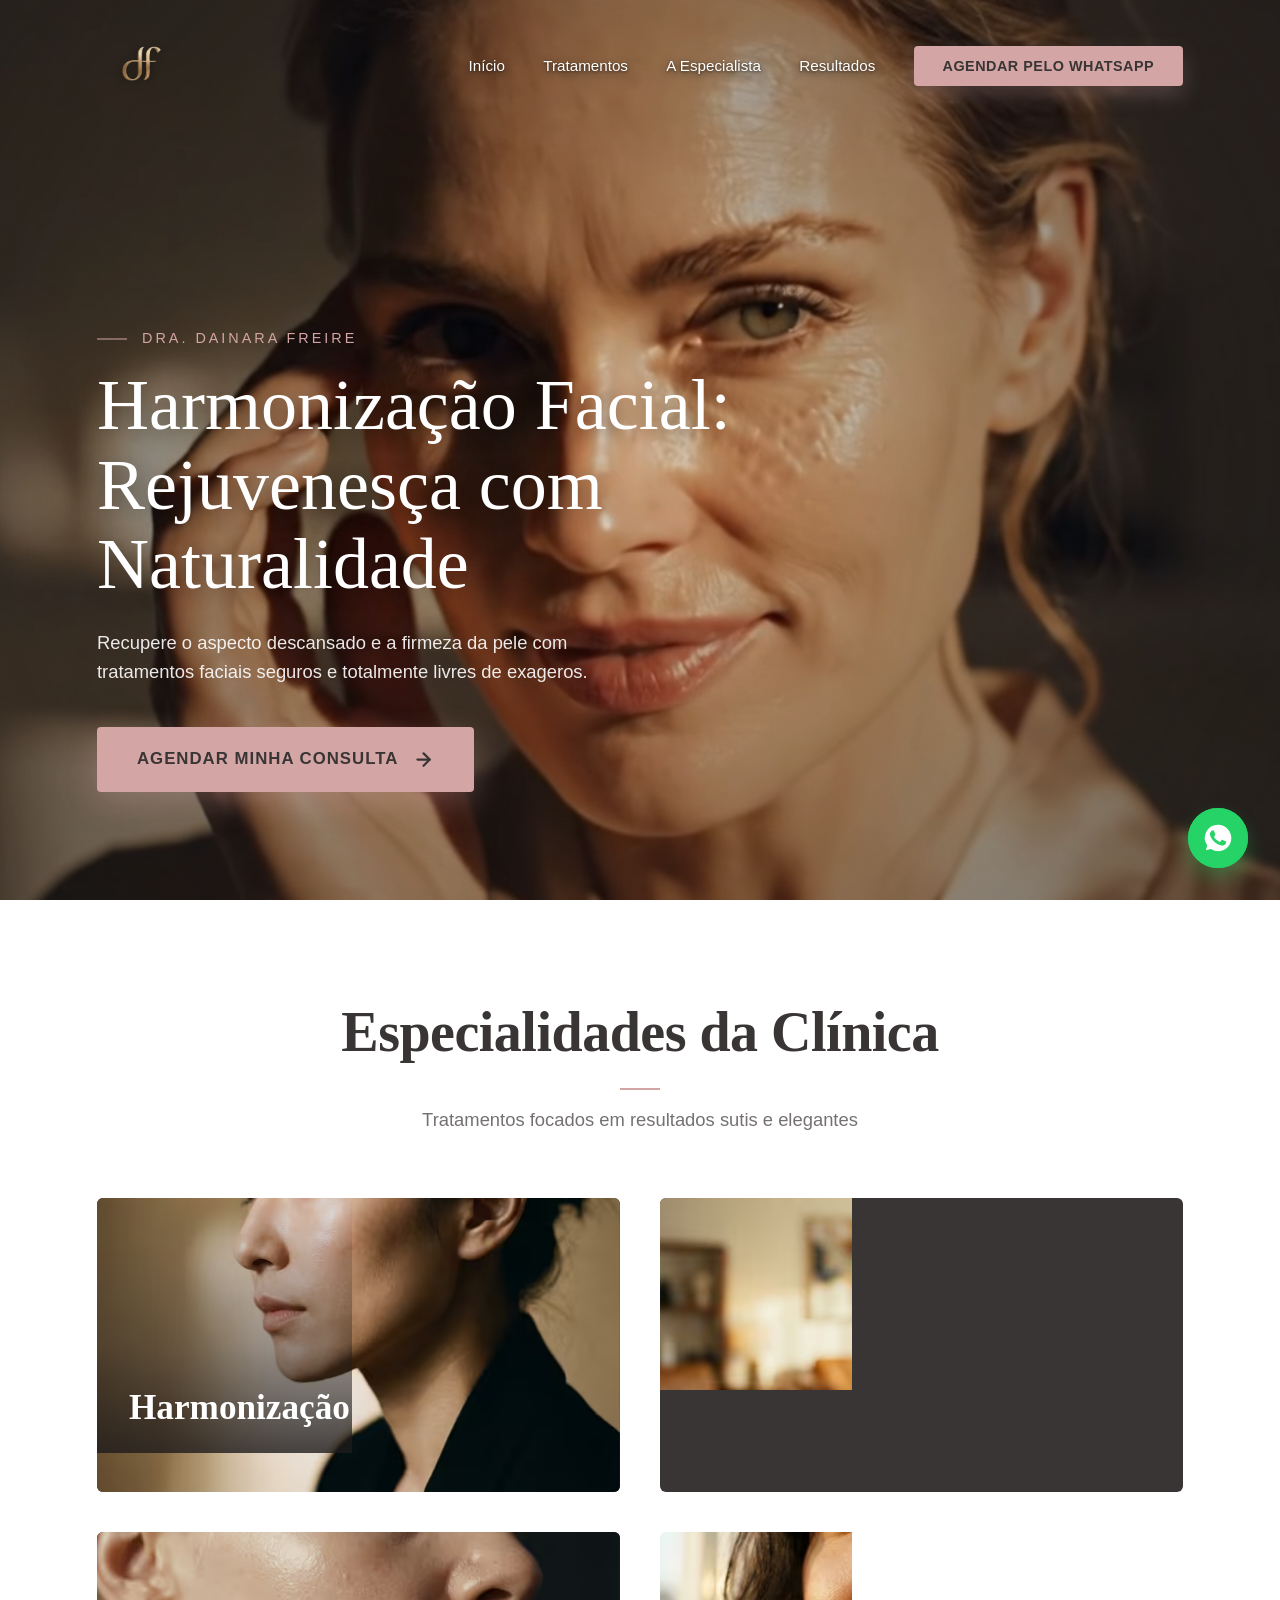
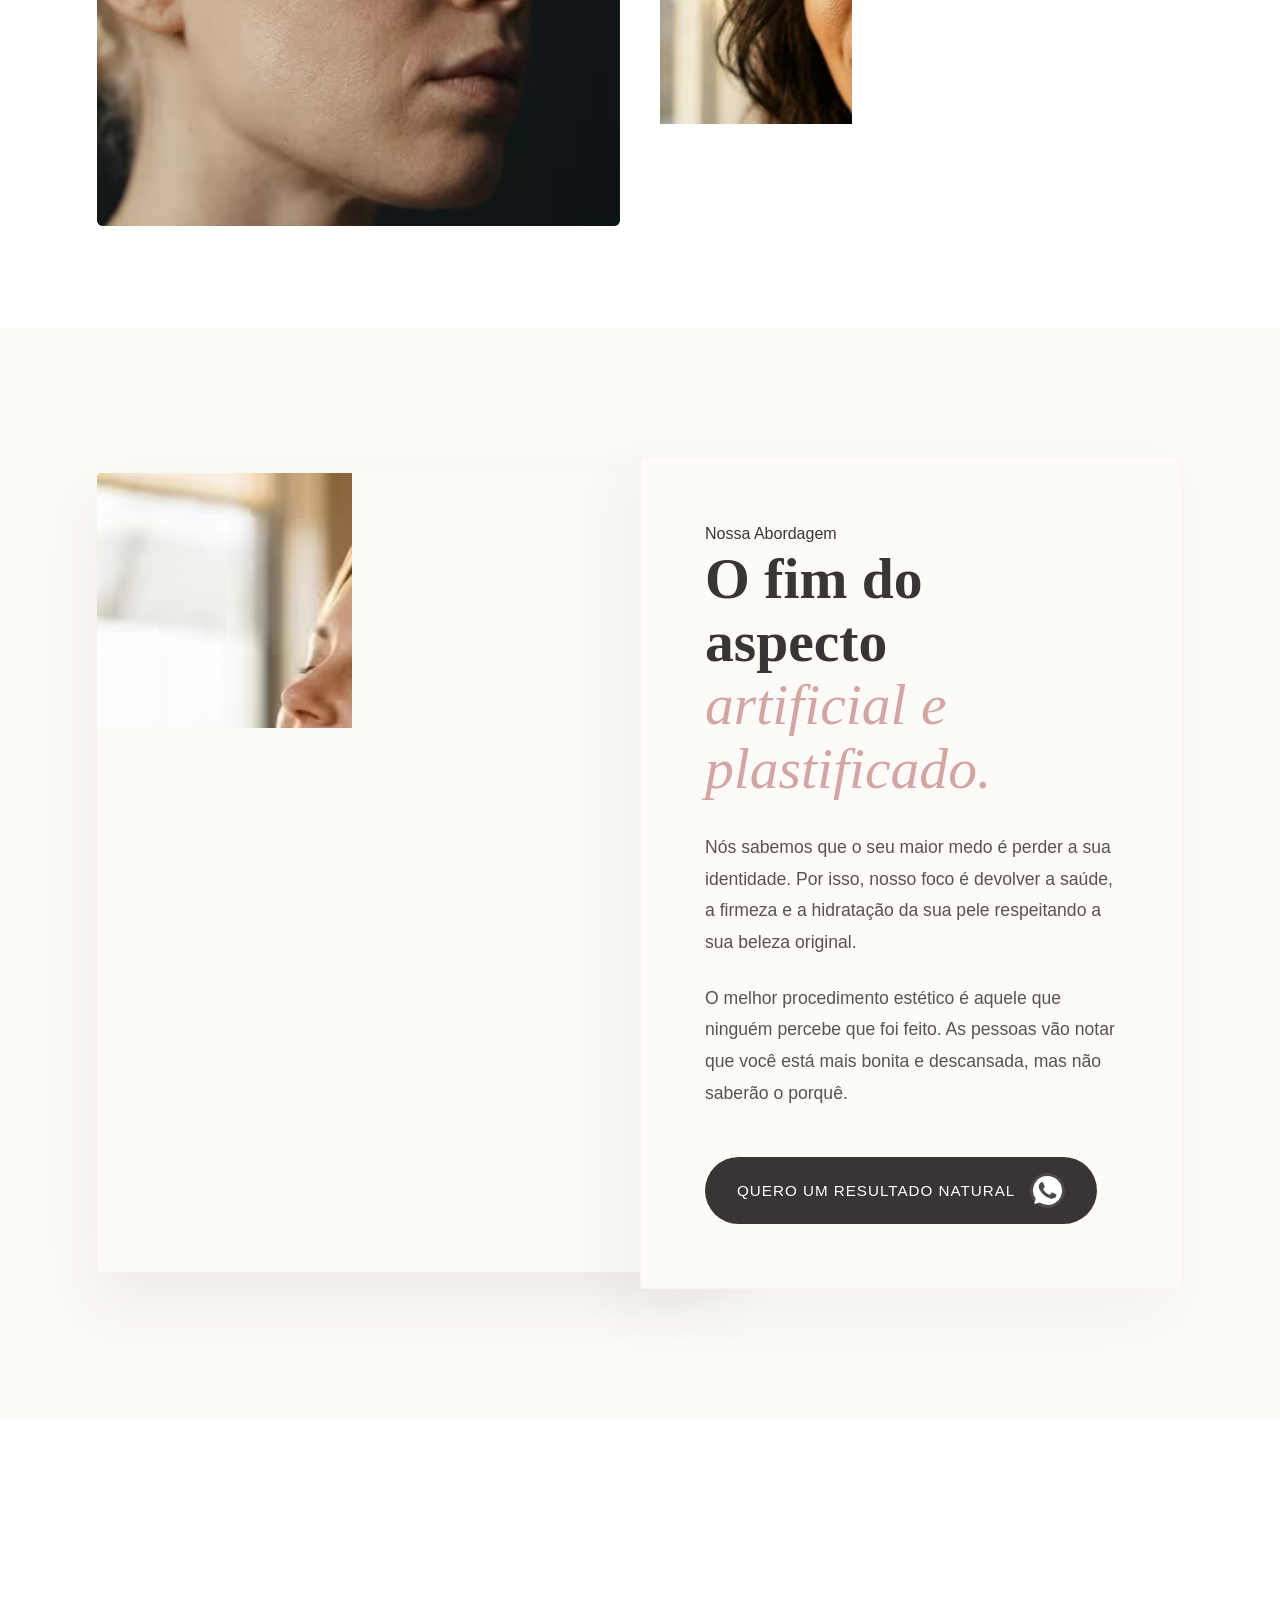
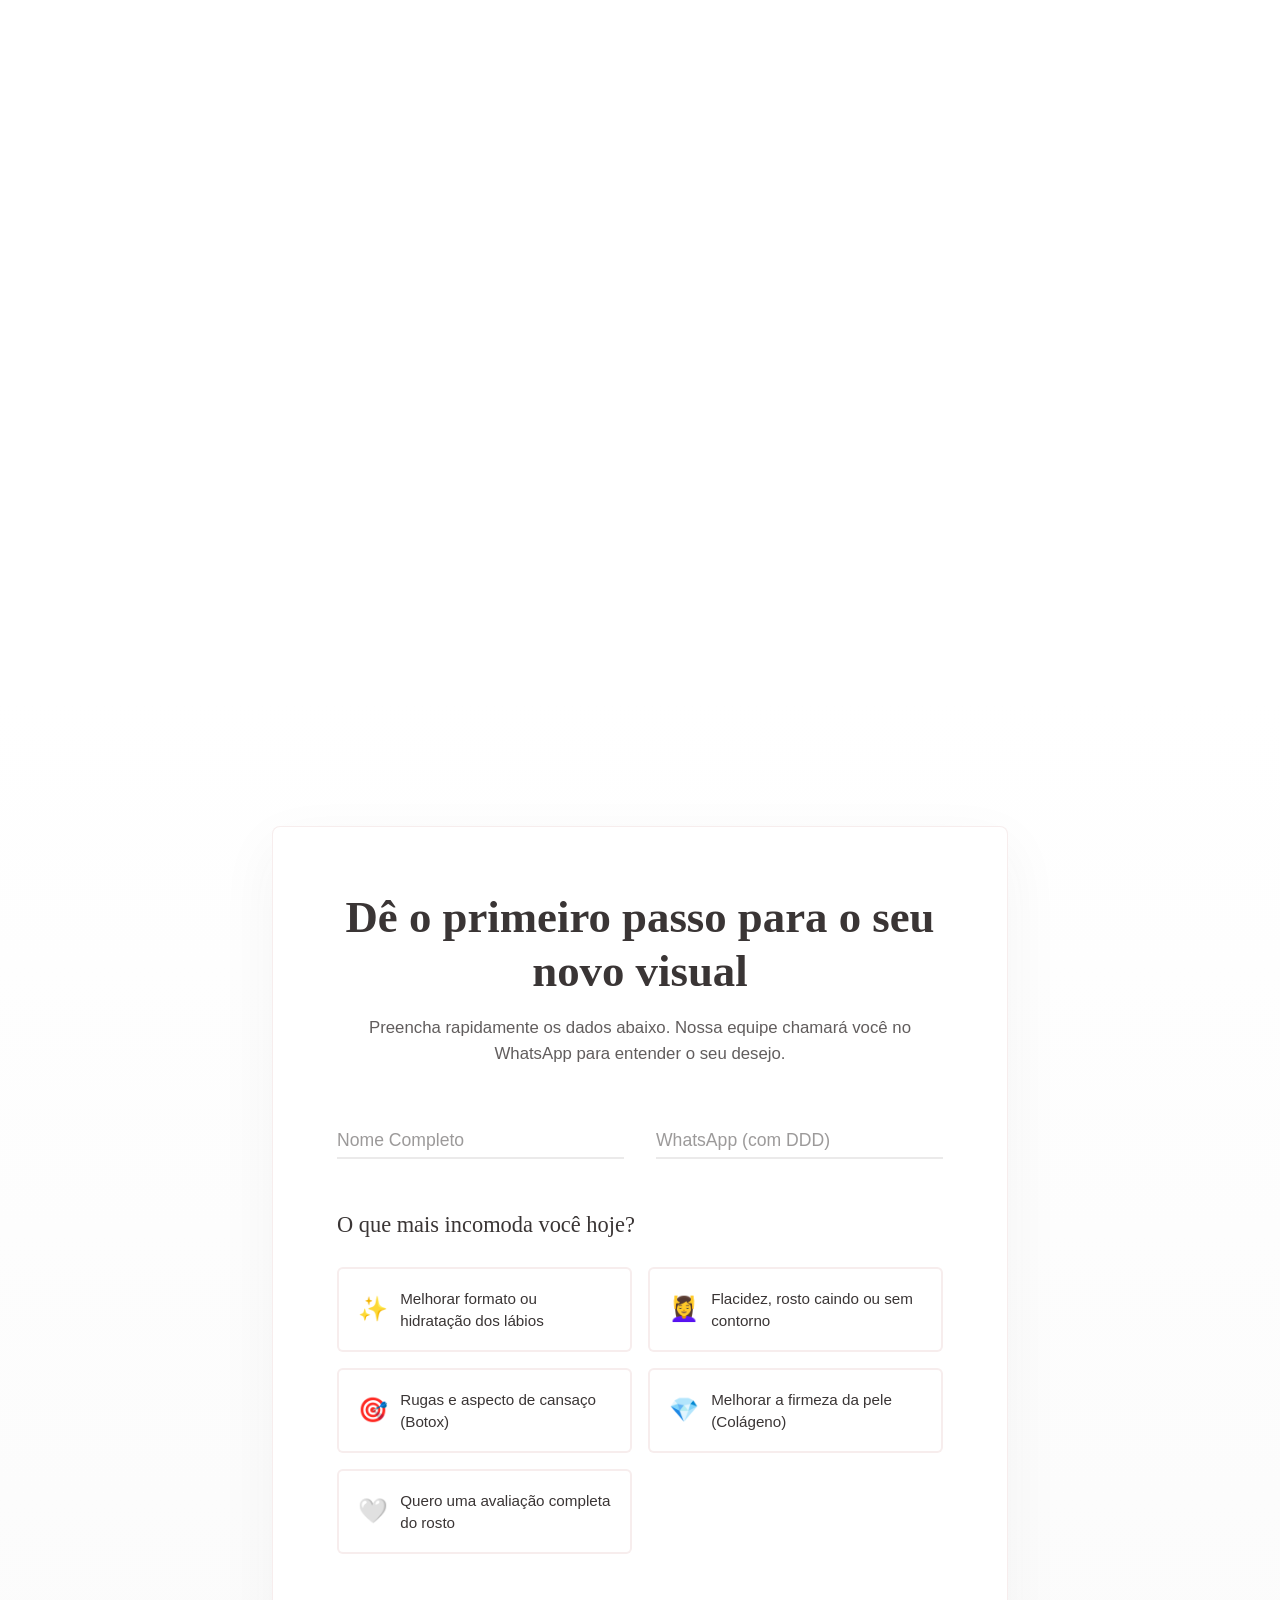
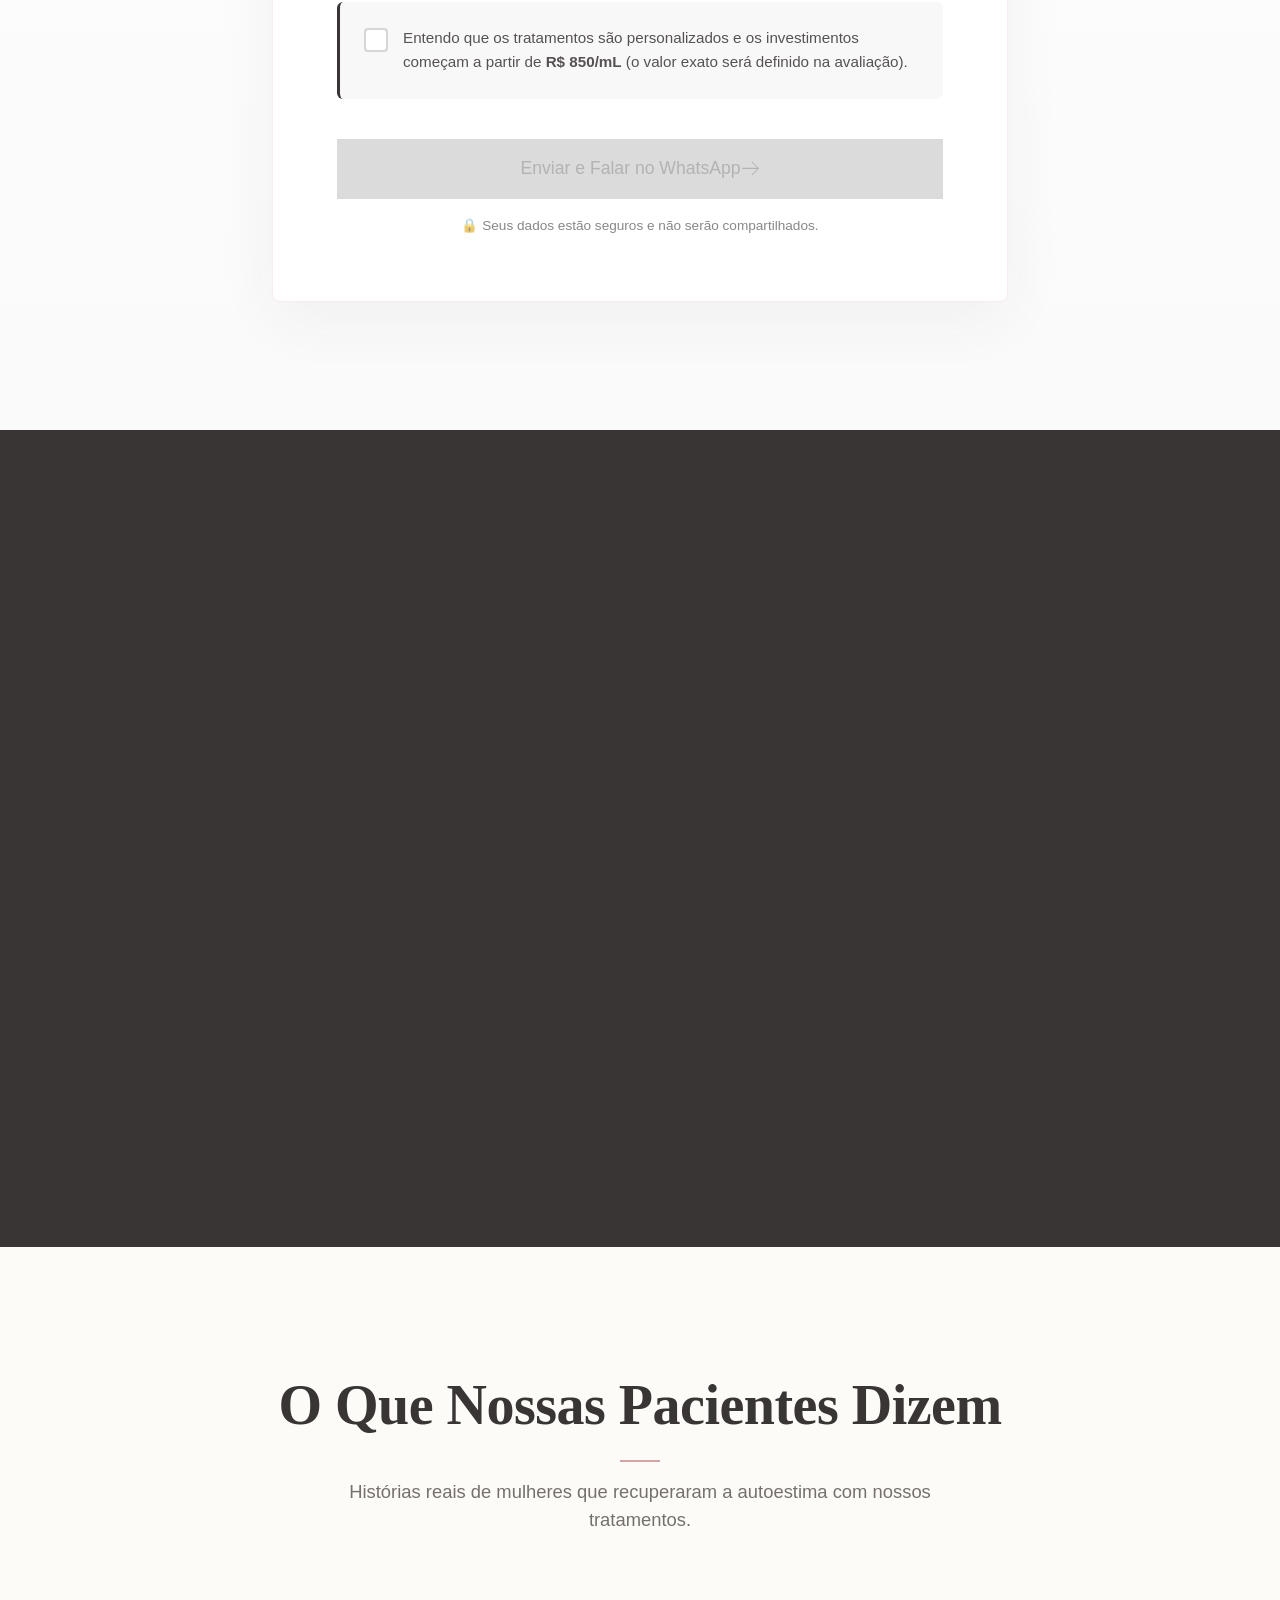
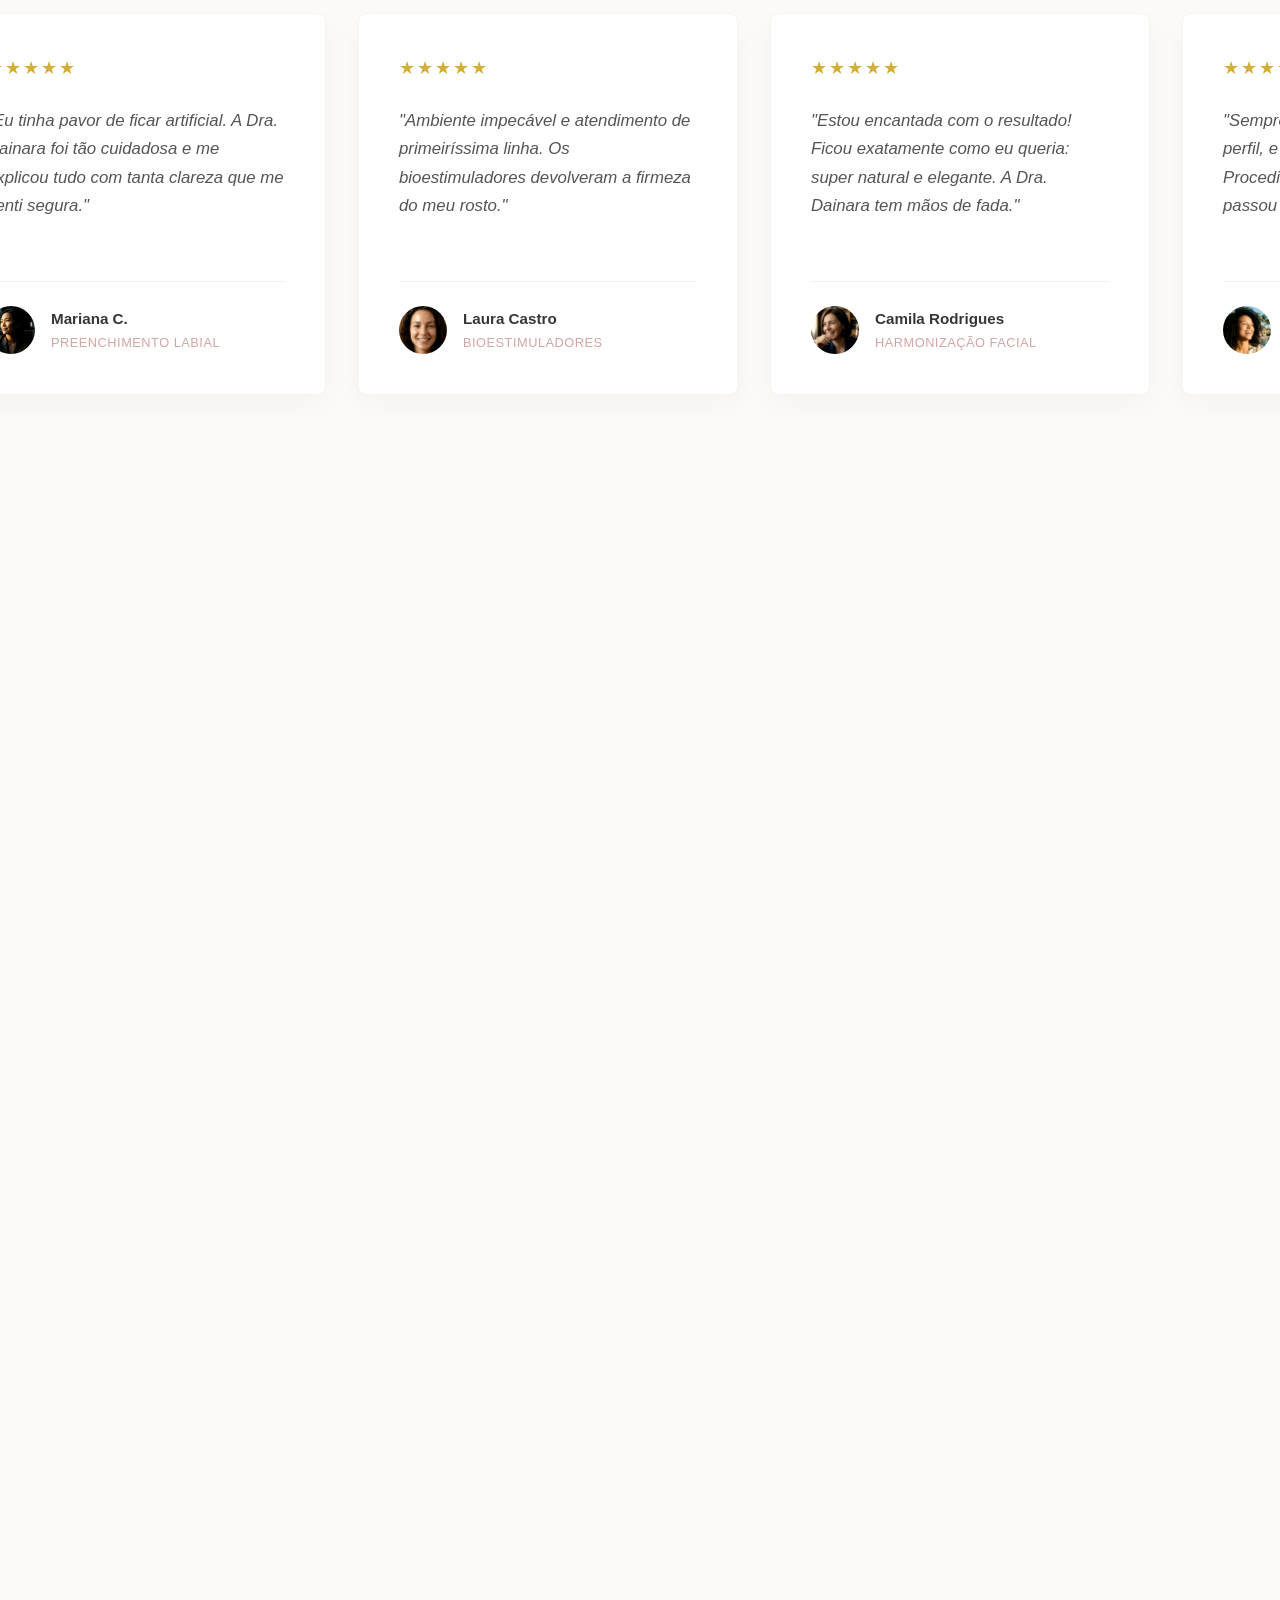
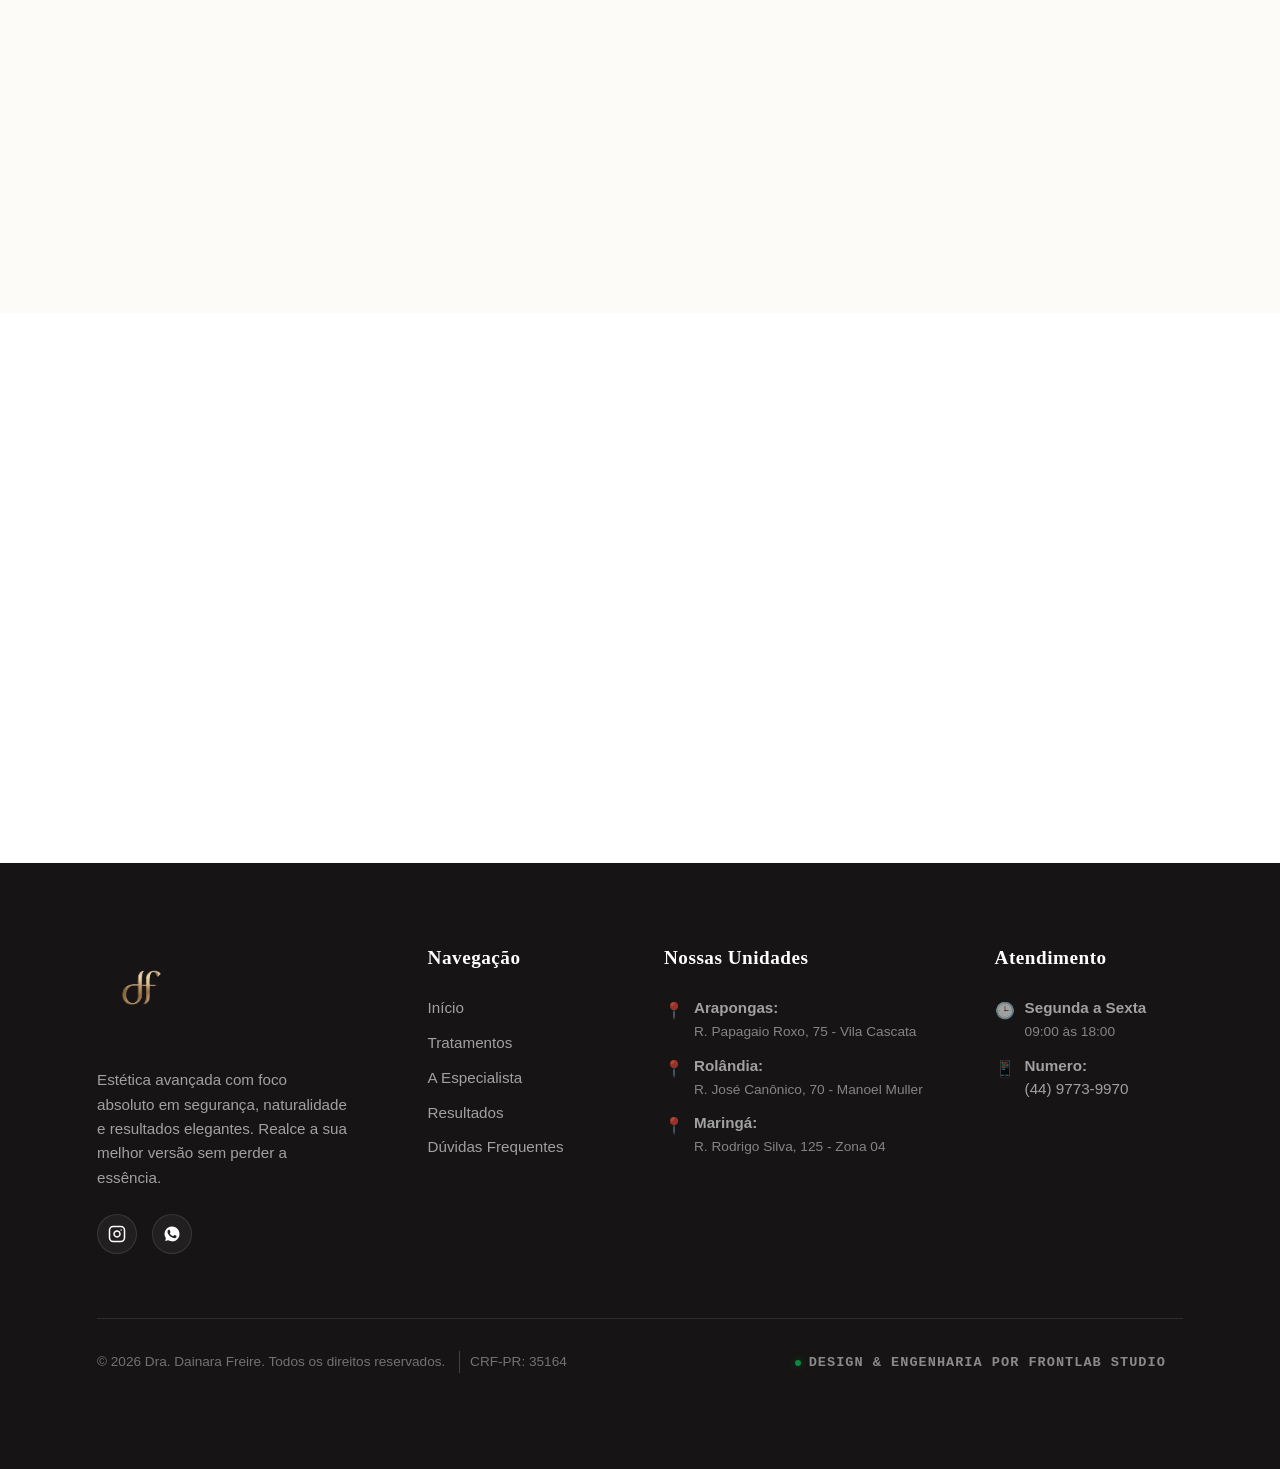
==== commit 6b811c53: "up" ====
--- a/index.html
+++ b/index.html
@@ -123,14 +123,14 @@
         <section class="hero-video-section" id="inicio">
 
             <div class="video-background">
-                <video autoplay loop muted playsinline preload="auto" id="hero-video" poster="shared/img/img/principal/procedimento/img-hero.webp"
+                <video autoplay loop muted playsinline preload="auto" id="hero-video" poster="assets/midia/img/site/img-hero.webp"
                     aria-label="Vídeo de apresentação da clínica Dra. Dainara Freire">
 
-                    <source media="(max-width: 768px)" src="shared/video/principal/Hero-Mobile-03.webm" type="video/webm">
-                    <source media="(max-width: 768px)" src="shared/video/principal/Hero-Desktop-03.mp4" type="video/mp4">
-
-                    <source media="(min-width: 769px)" src="shared/video/principal/Hero-Desktop-02.webm" type="video/webm">
-                    <source media="(min-width: 769px)" src="shared/video/principal/Hero-Desktop-02.mp4" type="video/mp4">
+                    <source media="(max-width: 768px)" src="assets/midia/video/hero-mobile-02.webm" type="video/webm">
+                    <source media="(max-width: 768px)" src="assets/midia/video/hero-mobile-02.mp4" type="video/mp4">
+
+                    <source media="(min-width: 769px)" src="assets/midia/video/hero-desktop-02.webm" type="video/webm">
+                    <source media="(min-width: 769px)" src="assets/midia/video/hero-desktop-02.mp4" type="video/mp4">
 
                     Seu navegador não suporta a tag de vídeo.
                 </video>
@@ -177,8 +177,8 @@
 
                         <article class="card-procedimento-16-9 reveal-fade-up" style="--delay: 0.1s">
                             <picture class="card-bg">
-                                <source srcset="shared/img/img/principal/procedimento/proc-1.avif" type="image/avif">
-                                <img src="shared/img/img/principal/procedimento/proc-1.webp"
+                                <source srcset="assets/midia/img/site/proc-1.avif" type="image/avif">
+                                <img src="assets/midia/img/site/proc-1.webp"
                                     alt="Paciente após procedimento de Harmonização Facial" loading="lazy" width="800"
                                     height="450">
                             </picture>
@@ -208,8 +208,8 @@
 
                         <article class="card-procedimento-16-9 reveal-fade-up" style="--delay: 0.2s">
                             <picture class="card-bg">
-                                <source srcset="shared/img/img/principal/procedimento/proc-2.avif" type="image/avif">
-                                <img src="shared/img/img/principal/procedimento/proc-2.webp" alt="Paciente com nariz alinhado após Rinomodelação"
+                                <source srcset="assets/midia/img/site/proc-2.avif" type="image/avif">
+                                <img src="assets/midia/img/site/proc-2.webp" alt="Paciente com nariz alinhado após Rinomodelação"
                                     loading="lazy" width="800" height="450">
                             </picture>
                             <div class="card-overlay"></div>
@@ -236,8 +236,8 @@
 
                         <article class="card-procedimento-16-9 reveal-fade-up" style="--delay: 0.3s">
                             <picture class="card-bg">
-                                <source srcset="shared/img/img/principal/procedimento/proc-3.avif" type="image/avif">
-                                <img src="shared/img/img/principal/procedimento/proc-3.webp" alt="Pele firme com Bioestimuladores de Colágeno"
+                                <source srcset="assets/midia/img/site/proc-3.avif" type="image/avif">
+                                <img src="assets/midia/img/site/proc-3.webp" alt="Pele firme com Bioestimuladores de Colágeno"
                                     loading="lazy" width="800" height="450">
                             </picture>
                             <div class="card-overlay"></div>
@@ -266,8 +266,8 @@
 
                         <article class="card-procedimento-16-9 reveal-fade-up" style="--delay: 0.4s">
                             <picture class="card-bg">
-                                <source srcset="shared/img/img/principal/procedimento/proc-4.avif" type="image/avif">
-                                <img src="shared/img/img/principal/procedimento/proc-4.webp" alt="Lábios hidratados com Preenchimento Labial"
+                                <source srcset="assets/midia/img/site/proc-4.avif" type="image/avif">
+                                <img src="assets/midia/img/site/proc-4.webp" alt="Lábios hidratados com Preenchimento Labial"
                                     loading="lazy" width="800" height="450">
                             </picture>
                             <div class="card-overlay"></div>
@@ -306,8 +306,8 @@
 
                     <div class="manifesto-imagem-overlap reveal-imagem-mascara">
                         <picture class="manifesto-bg">
-                            <source srcset="shared/img/img/principal/procedimento/img-hero.avif" type="image/avif">
-                            <img src="shared/img/img/principal/procedimento/img-hero.webp" alt="Textura real de pele e beleza natural"
+                            <source srcset="assets/midia/img/site/img-hero.avif" type="image/avif">
+                            <img src="assets/midia/img/site/img-hero.webp" alt="Textura real de pele e beleza natural"
                                 loading="lazy" width="800" height="550">
                         </picture>
 
@@ -368,8 +368,8 @@
                     <div class="especialista-imagem-container reveal-fade-up">
                         <div class="especialista-imagem-wrapper" id="img-tilt">
                             <picture class="especialista-foto">
-                                <source srcset="shared/img/dainara/principal/dainara.avif" type="image/avif">
-                                <img src="shared/img/dainara/principal/dainara.webp"
+                                <source srcset="assets/midia/img/dainara/dainara.avif" type="image/avif">
+                                <img src="assets/midia/img/dainara/dainara.webp"
                                     alt="Dra. Dainara Freire - Especialista em Harmonização" loading="lazy" width="600"
                                     height="800">
                             </picture>
@@ -566,8 +566,8 @@
                     <div class="col-imagem-tech reveal-fade-left">
                         <div class="tech-imagem-wrapper" id="parallax-img">
                             <picture class="tech-bg">
-                                <source srcset="shared/img/img/principal/procedimento/tecnologia-premium.avif" type="image/avif">
-                                <img src="shared/img/img/principal/procedimento/tecnologia-premium.webp"
+                                <source srcset="assets/midia/img/site/tecnologia-premium.avif" type="image/avif">
+                                <img src="assets/midia/img/site/tecnologia-premium.webp"
                                     alt="Materiais premium e tecnologia em harmonização" loading="lazy" width="800"
                                     height="450">
                             </picture>
@@ -597,7 +597,7 @@
                         <p class="avaliacao-texto">"Eu tinha pavor de ficar artificial. A Dra. Dainara foi tão cuidadosa
                             e me explicou tudo com tanta clareza que me senti segura."</p>
                         <div class="avaliacao-autor">
-                            <img src="shared/img/img/principal/procedimento/avatar-1.webp" alt="Mariana C." class="autor-avatar" loading="lazy"
+                            <img src="assets/midia/img/site/avatar-1.webp" alt="Mariana C." class="autor-avatar" loading="lazy"
                                 width="45" height="45">
                             <div class="autor-info">
                                 <span class="autor-nome">Mariana C.</span>
@@ -612,7 +612,7 @@
                         <p class="avaliacao-texto">"Ambiente impecável e atendimento de primeiríssima linha. Os
                             bioestimuladores devolveram a firmeza do meu rosto."</p>
                         <div class="avaliacao-autor">
-                            <img src="shared/img/img/principal/procedimento/avatar-2.webp" alt="Laura Castro" class="autor-avatar" loading="lazy"
+                            <img src="assets/midia/img/site/avatar-2.webp" alt="Laura Castro" class="autor-avatar" loading="lazy"
                                 width="45" height="45">
                             <div class="autor-info">
                                 <span class="autor-nome">Laura Castro</span>
@@ -627,7 +627,7 @@
                         </div>
                         <p class="avaliacao-texto">"Estou encantada com o resultado! Ficou exatamente como eu queria: super natural e elegante. A Dra. Dainara tem mãos de fada."</p>
                         <div class="avaliacao-autor">
-                            <img src="shared/img/img/principal/procedimento/avatar-3.webp" alt="Camila Rodrigues" class="autor-avatar" loading="lazy"
+                            <img src="assets/midia/img/site/avatar-3.webp" alt="Camila Rodrigues" class="autor-avatar" loading="lazy"
                                 width="45" height="45">
                             <div class="autor-info">
                                 <span class="autor-nome">Camila Rodrigues</span>
@@ -642,7 +642,7 @@
                         </div>
                         <p class="avaliacao-texto">"Sempre tive insegurança com meu perfil, e a rinomodelação mudou tudo. Procedimento rápido e a doutora me passou muita tranquilidade."</p>
                         <div class="avaliacao-autor">
-                            <img src="shared/img/img/principal/procedimento/avatar-4.webp" alt="Juliana Mendes" class="autor-avatar" loading="lazy"
+                            <img src="assets/midia/img/site/avatar-4.webp" alt="Juliana Mendes" class="autor-avatar" loading="lazy"
                                 width="45" height="45">
                             <div class="autor-info">
                                 <span class="autor-nome">Juliana Mendes</span>
@@ -657,7 +657,7 @@
                         </div>
                         <p class="avaliacao-texto">"Senti minha pele muito mais firme e viçosa após as sessões. O melhor de tudo é que as pessoas notam que estou melhor, mas não percebem o que fiz!"</p>
                         <div class="avaliacao-autor">
-                            <img src="shared/img/img/principal/procedimento/avatar-5.webp" alt="Beatriz Silva" class="autor-avatar" loading="lazy"
+                            <img src="assets/midia/img/site/avatar-5.webp" alt="Beatriz Silva" class="autor-avatar" loading="lazy"
                                 width="45" height="45">
                             <div class="autor-info">
                                 <span class="autor-nome">Beatriz Silva</span>
@@ -697,8 +697,8 @@
                                     <span class="tag-vidro">Depois</span>
                                 </div>
                                 <picture class="resultado-bg">
-                                    <source srcset="shared/img/img/principal/resultados/resultado-1.avif" type="image/avif">
-                                    <img src="shared/img/img/principal/resultados/resultado-1.webp" alt="Resultado de Harmonização Facial"
+                                    <source srcset="assets/midia/img/resultados/resultado-1.avif" type="image/avif">
+                                    <img src="assets/midia/img/resultados/resultado-1.webp" alt="Resultado de Harmonização Facial"
                                         loading="lazy" width="540" height="960" class="img-zoomable">
                                 </picture>
                                 <div class="resultado-overlay">
@@ -723,8 +723,8 @@
                                     <span class="tag-vidro">Depois</span>
                                 </div>
                                 <picture class="resultado-bg">
-                                    <source srcset="shared/img/img/principal/resultados/resultado-2.avif" type="image/avif">
-                                    <img src="shared/img/img/principal/resultados/resultado-2.webp" alt="Resultado de Preenchimento Labial"
+                                    <source srcset="assets/midia/img/resultados/resultado-2.avif" type="image/avif">
+                                    <img src="assets/midia/img/resultados/resultado-2.webp" alt="Resultado de Preenchimento Labial"
                                         loading="lazy" width="540" height="960" class="img-zoomable">
                                 </picture>
                                 <div class="resultado-overlay">
@@ -749,8 +749,8 @@
                                     <span class="tag-vidro">Depois</span>
                                 </div>
                                 <picture class="resultado-bg">
-                                    <source srcset="shared/img/img/principal/resultados/resultado-3.avif" type="image/avif">
-                                    <img src="shared/img/img/principal/resultados/resultado-3.webp" alt="Resultado de Preenchimento Labial"
+                                    <source srcset="assets/midia/img/resultados/resultado-3.avif" type="image/avif">
+                                    <img src="assets/midia/img/resultados/resultado-3.webp" alt="Resultado de Preenchimento Labial"
                                         loading="lazy" width="540" height="960" class="img-zoomable">
                                 </picture>
                                 <div class="resultado-overlay">
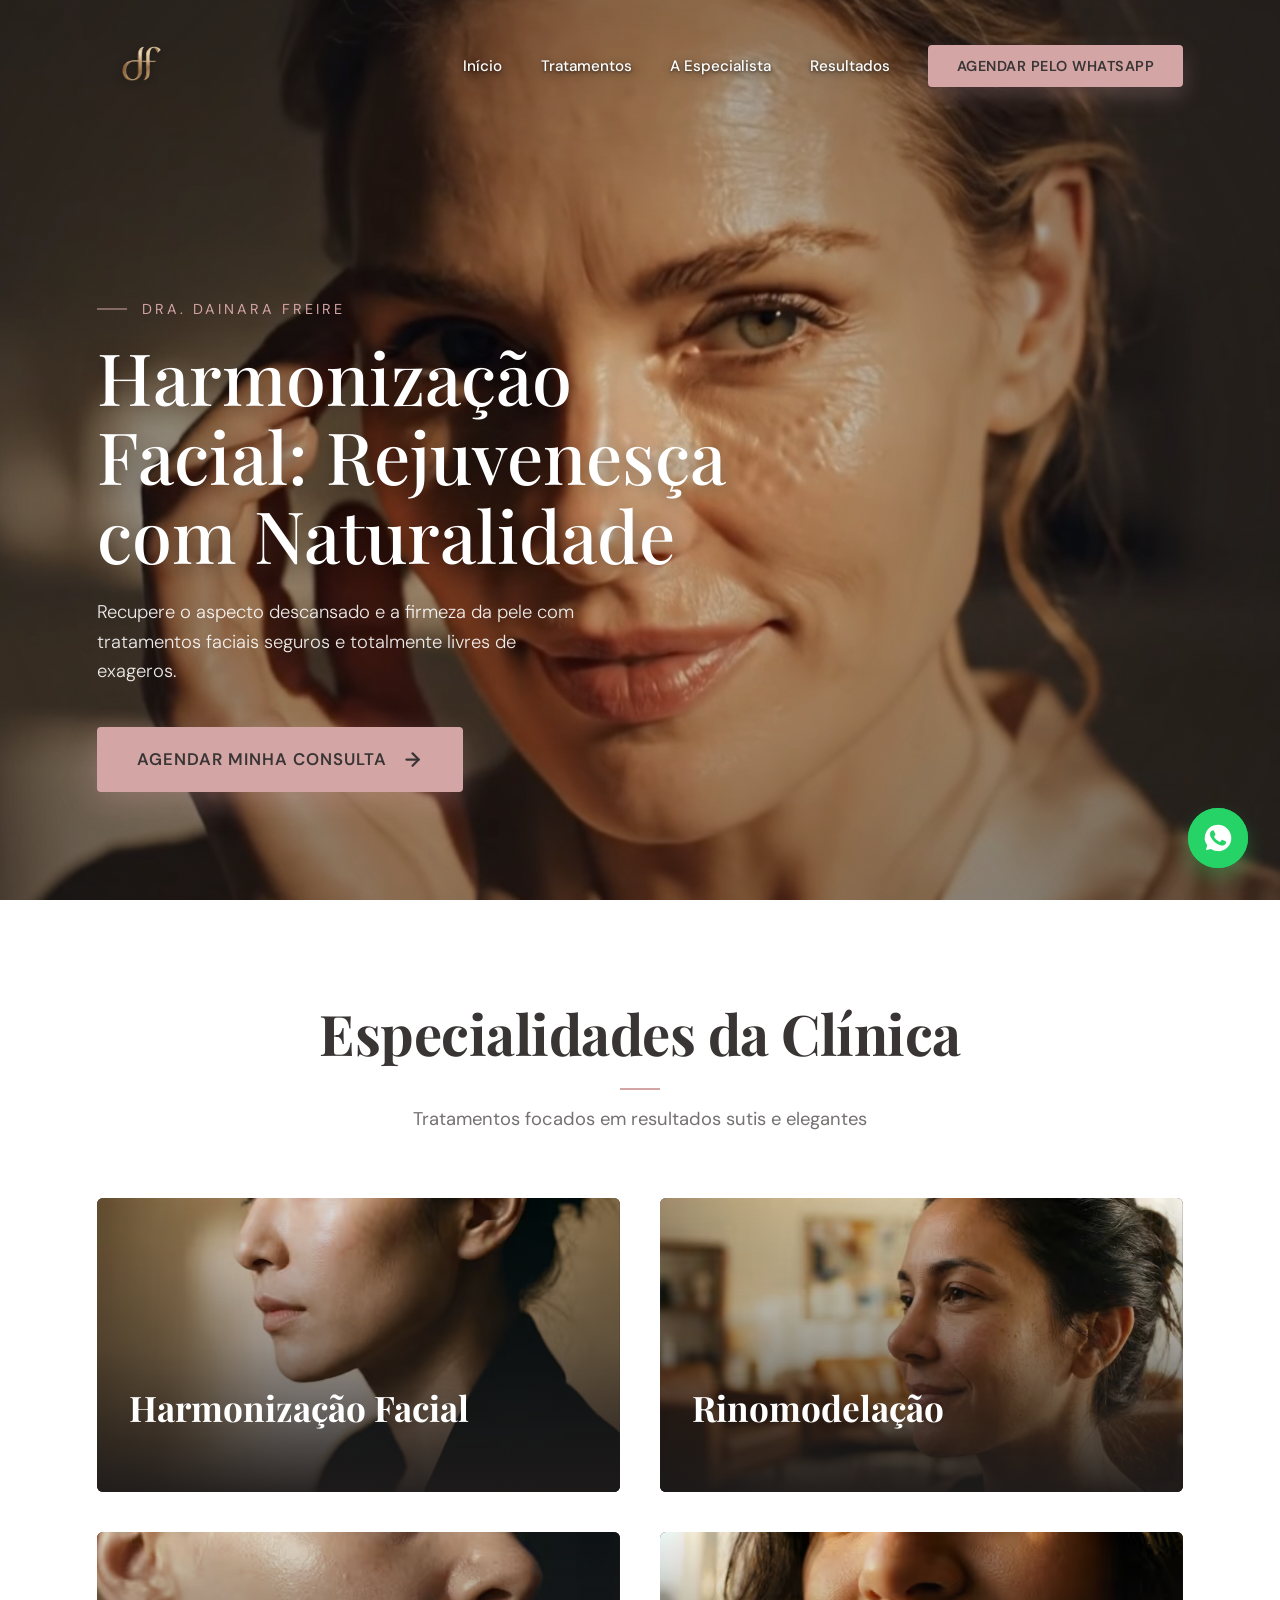
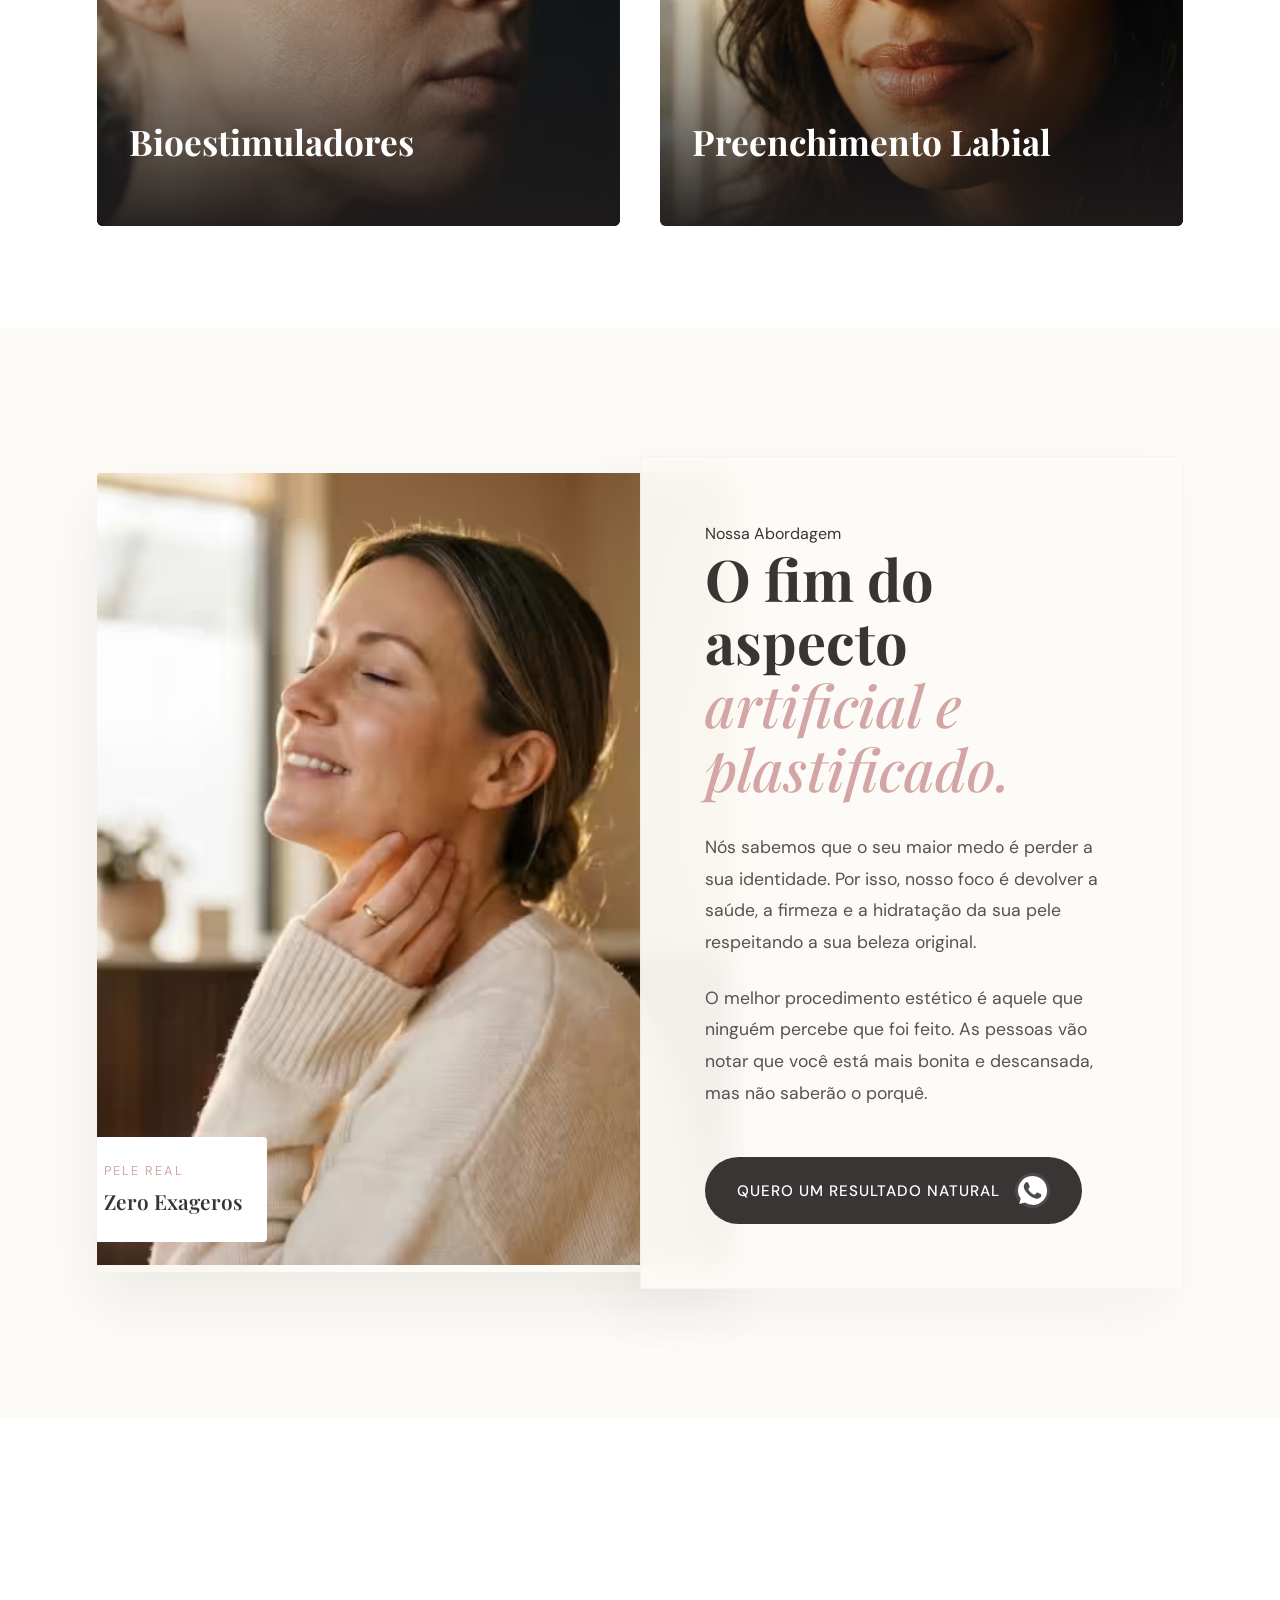
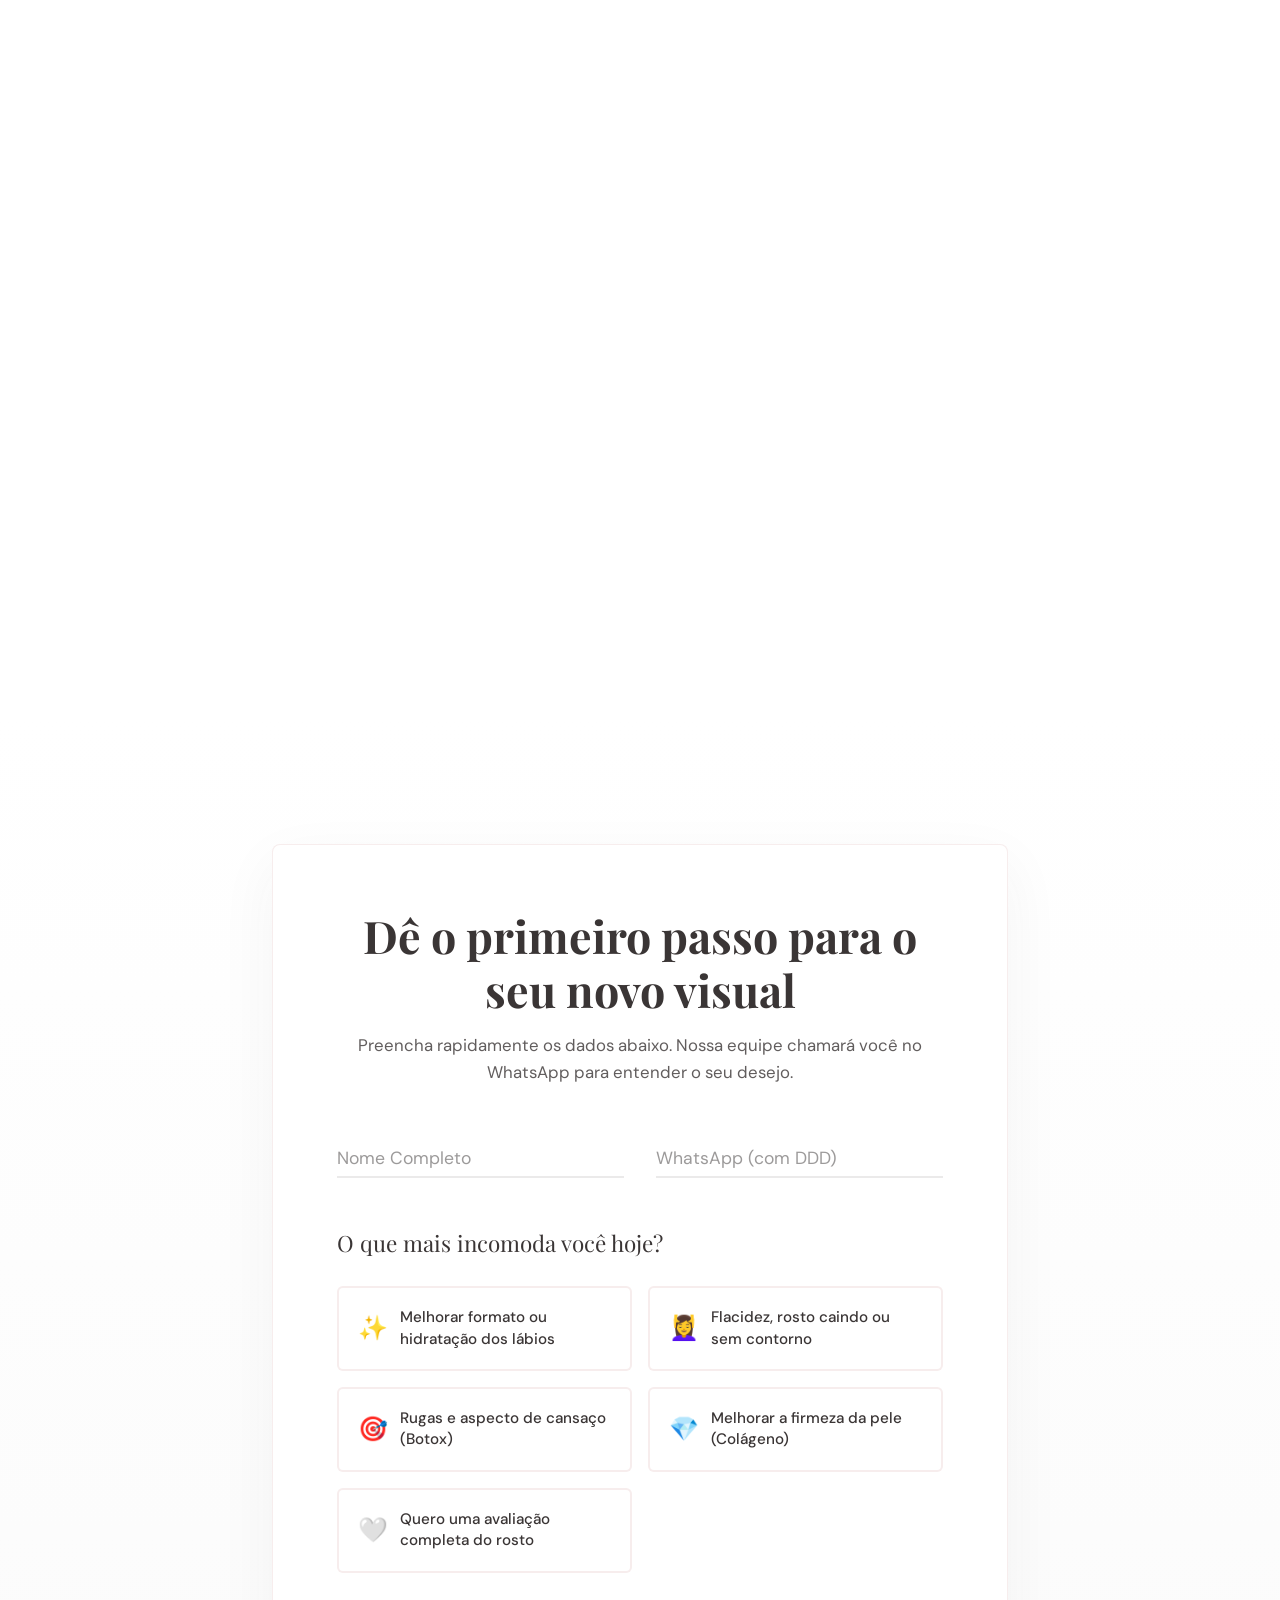
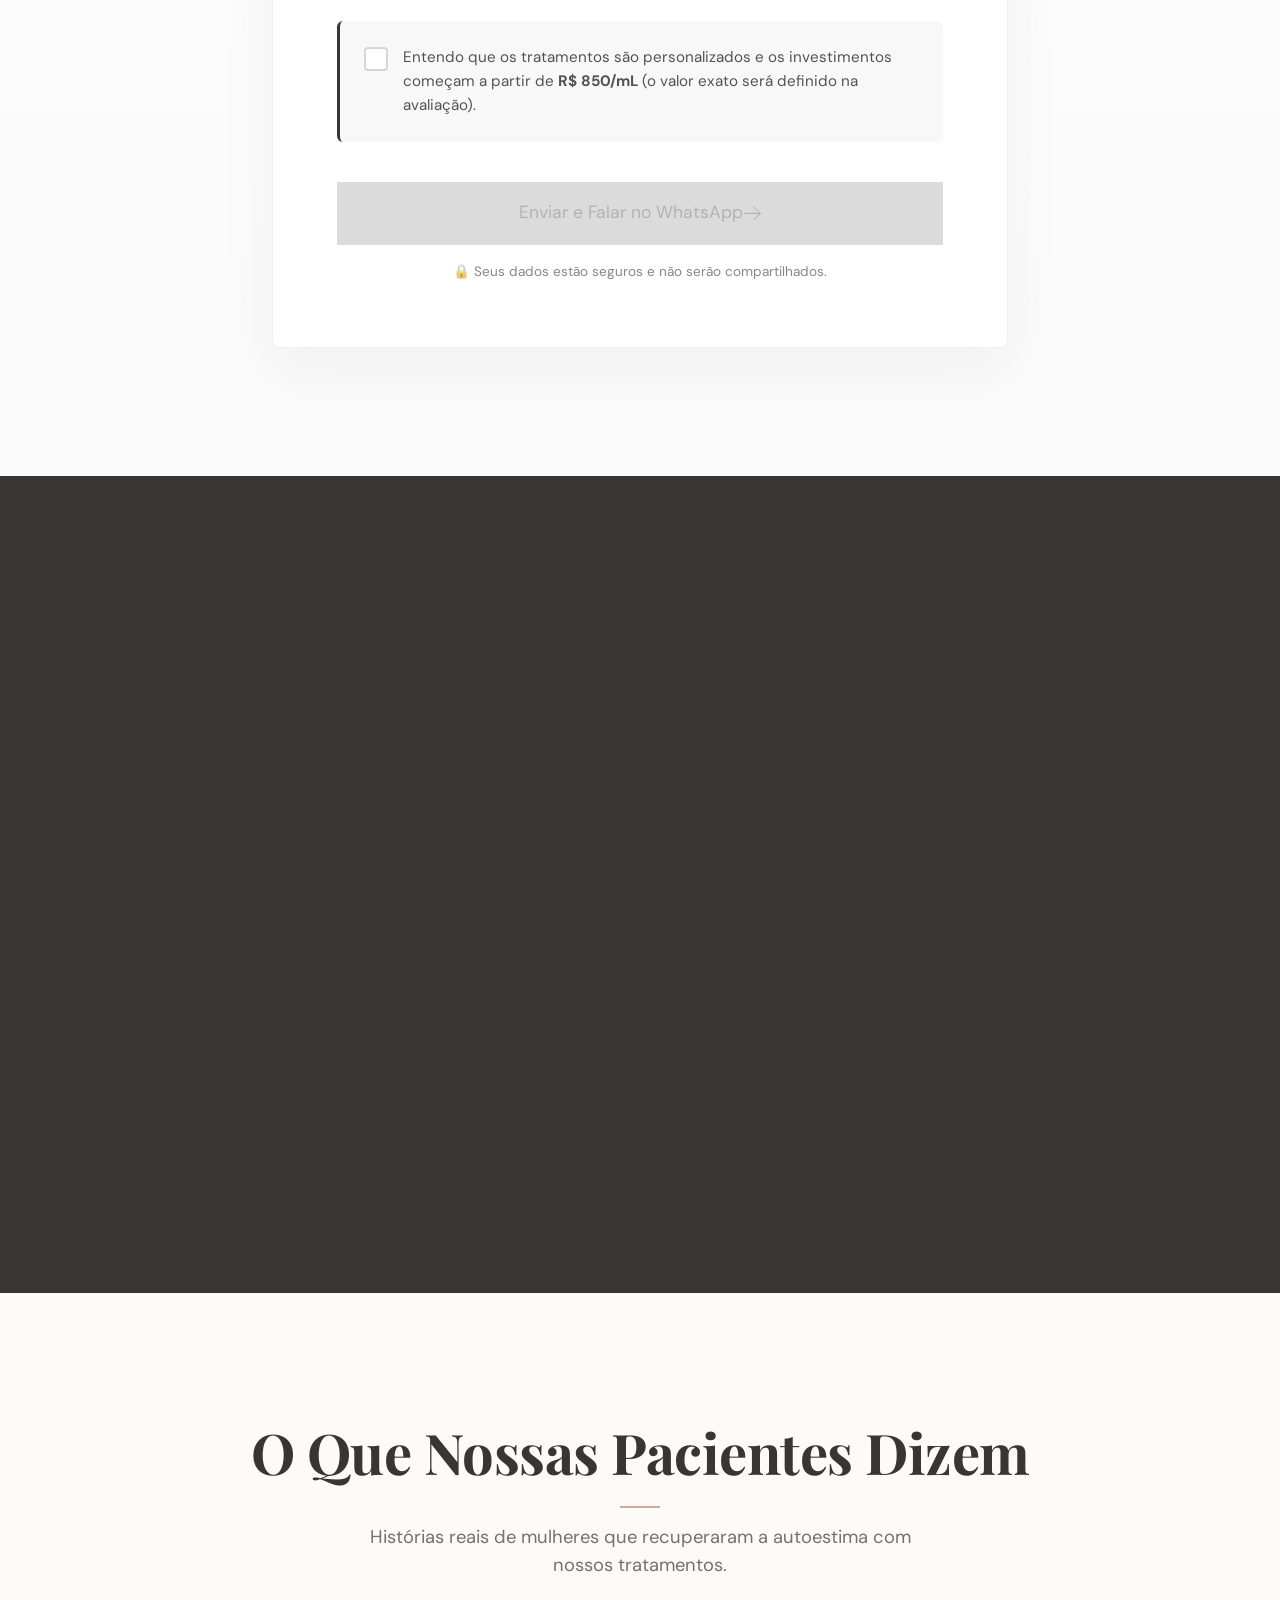
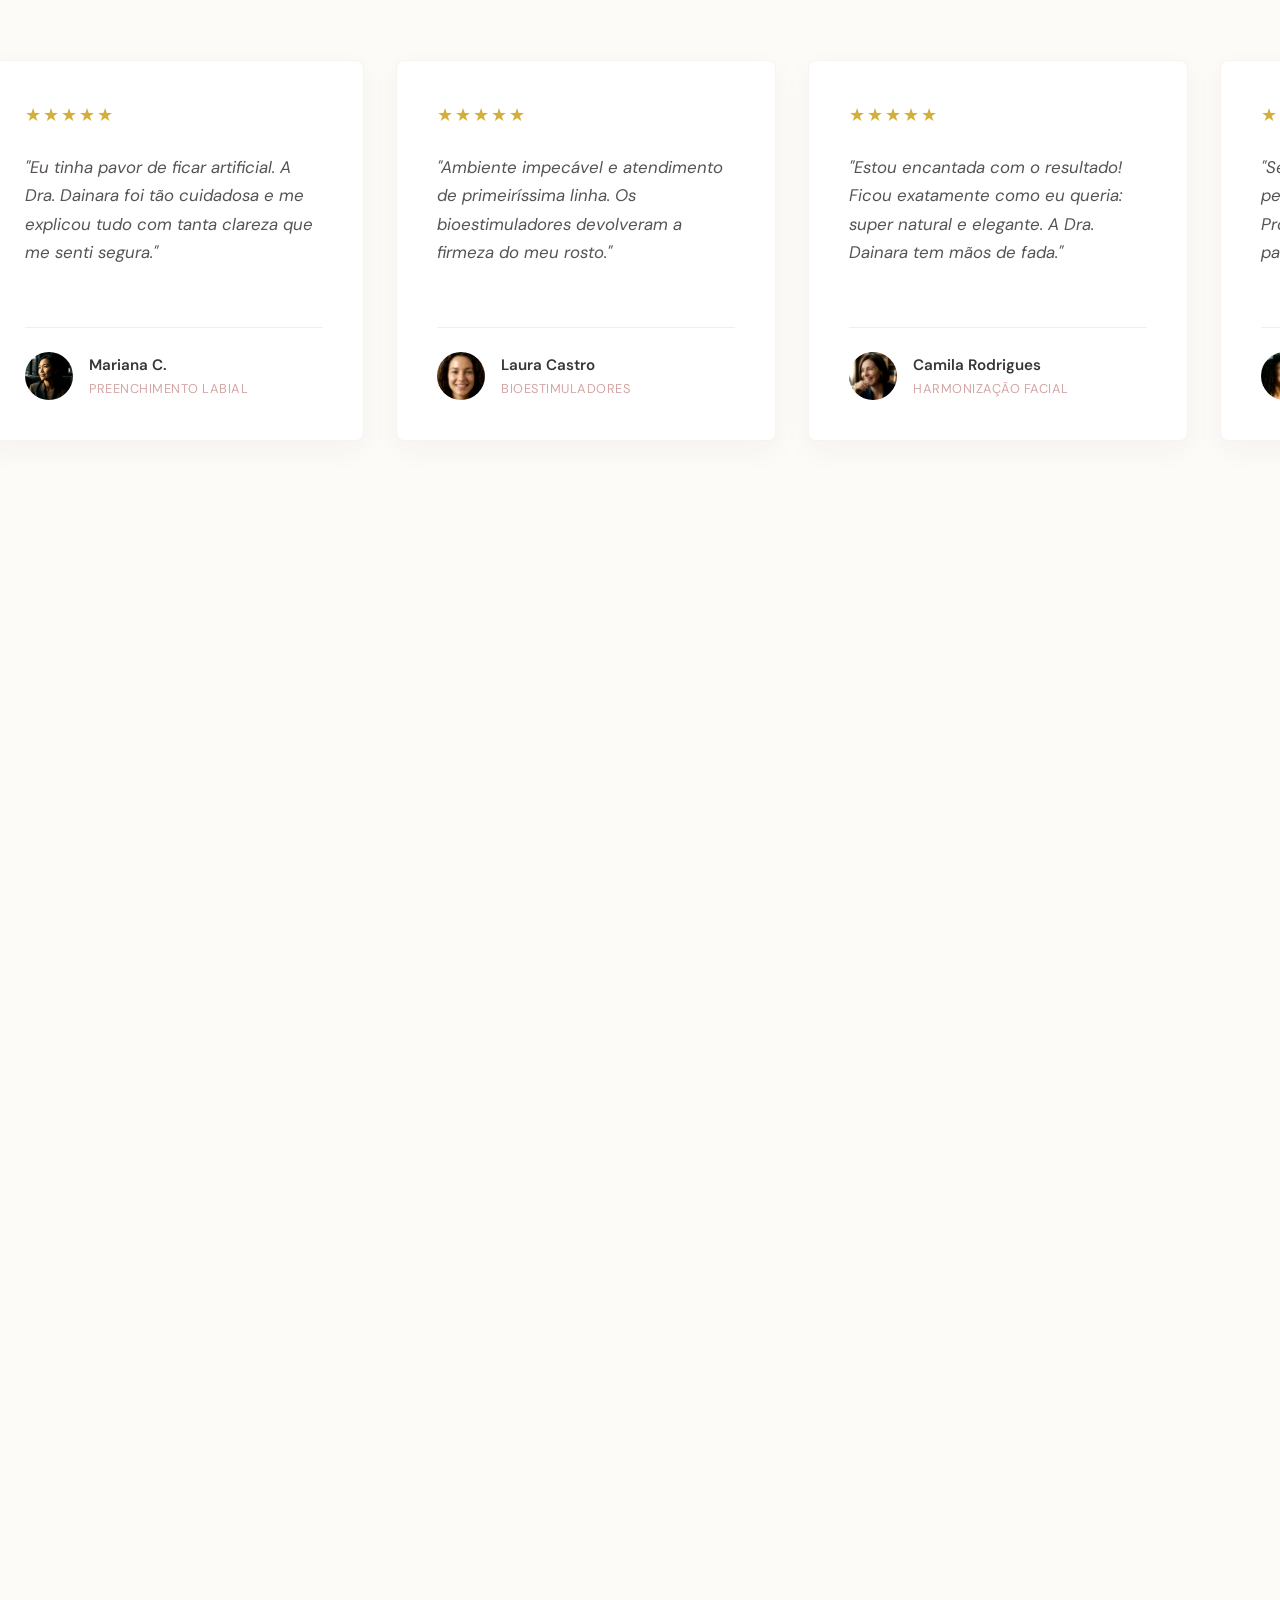
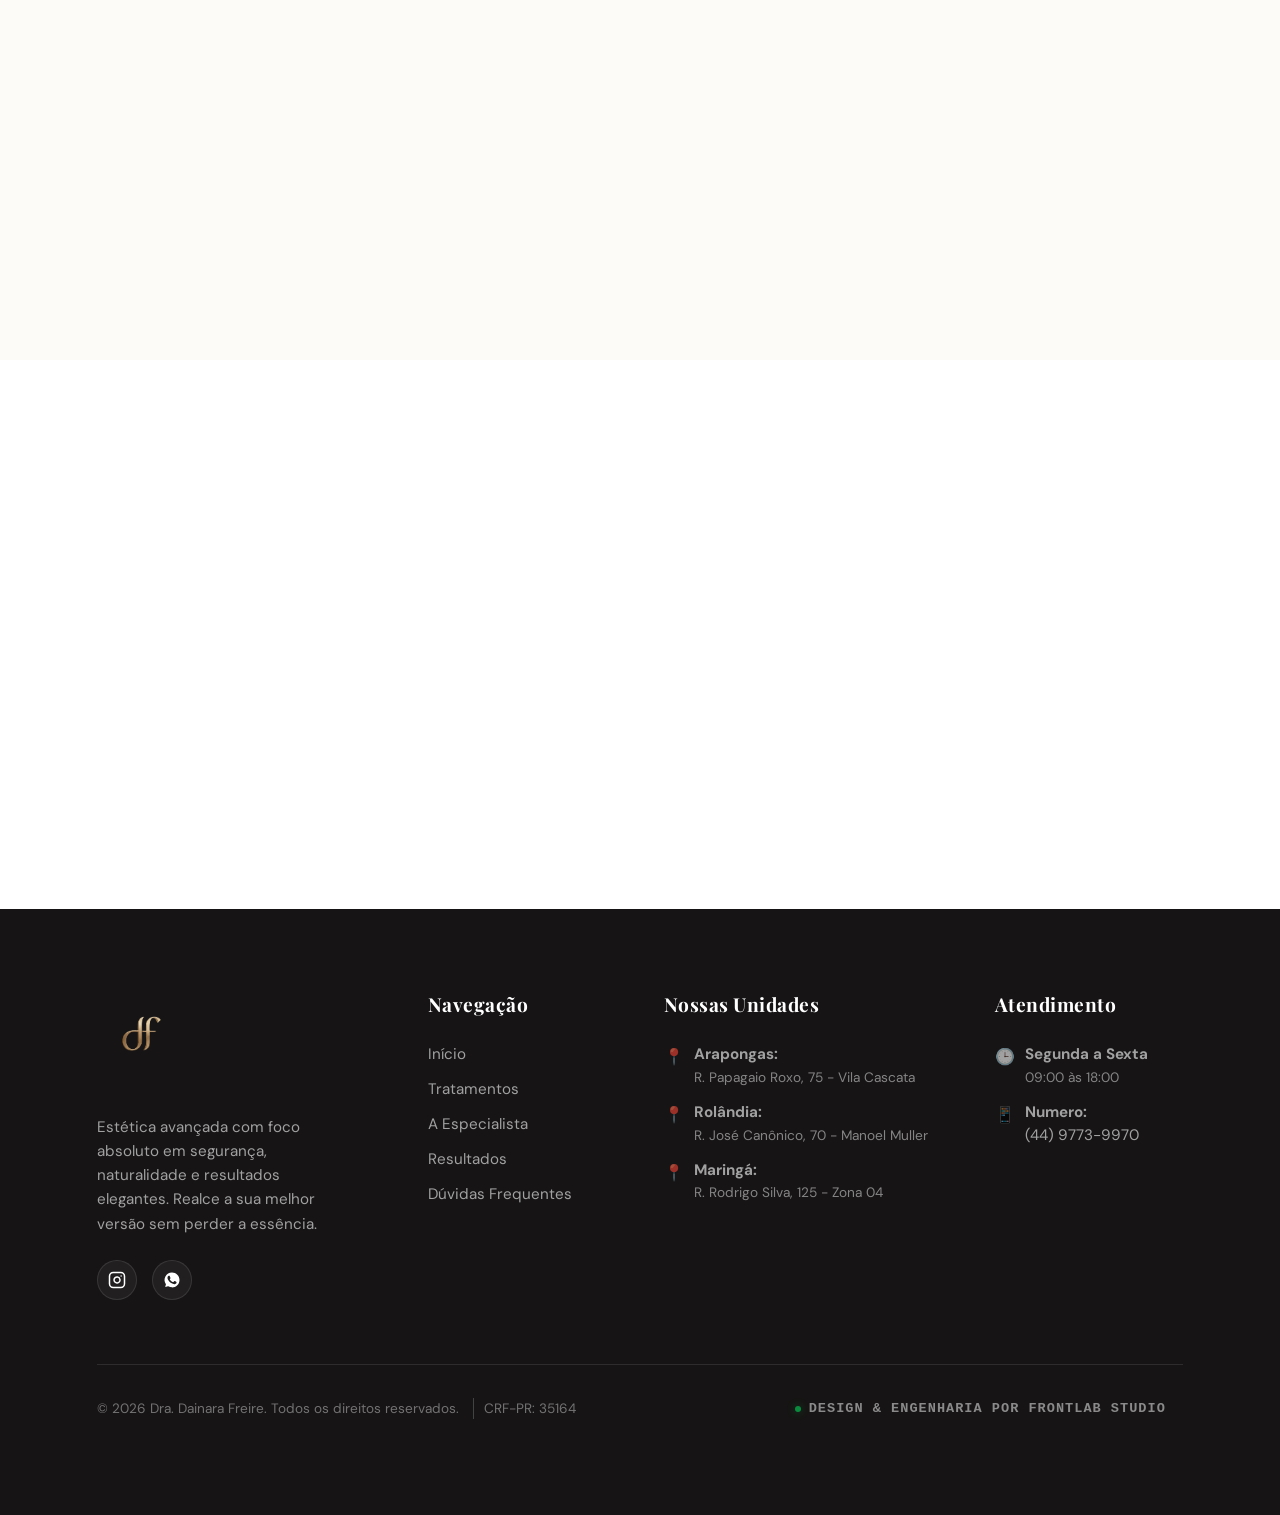
==== commit f5340be0: "up" ====
--- a/index.html
+++ b/index.html
@@ -10,8 +10,13 @@
     <meta name="theme-color" content="#FDFBF7">
     <link rel="canonical" href="https://dradainarafreire.com.br/">
 
-    <!-- CSS -->
-    <link rel="stylesheet" href="assets/main.css">
+    <!-- Otimização Etapa 4: Preconnect para Fontes do Google (Evita bloqueios e garante a identidade visual) -->
+    <link rel="preconnect" href="https://fonts.googleapis.com">
+    <link rel="preconnect" href="https://fonts.gstatic.com" crossorigin>
+    <link href="https://fonts.googleapis.com/css2?family=DM+Sans:wght@400;500&family=Playfair+Display:ital,wght@0,400;0,500;0,600;1,400&display=swap" rel="stylesheet">
+
+    <!-- CSS Principal com Alta Prioridade -->
+    <link rel="stylesheet" href="assets/main.css" fetchpriority="high">
 
     <!-- Open Graph / Facebook -->
     <meta property="og:type" content="website">
@@ -33,8 +38,8 @@
     <meta name="robots" content="index, follow, max-image-preview:large, max-snippet:-1, max-video-preview:-1">
     
     <!-- Preloads -->
-    <link rel="preload" as="image" href="shared/img/img/principal/procedimento/img-hero.webp" fetchpriority="high">
-    <link rel="preload" as="style" href="assets/main.css">
+    <!-- Otimização LCP: Caminho corrigido para bater exatamente com o pôster do vídeo -->
+    <link rel="preload" as="image" href="assets/midia/img/site/img-hero.webp" type="image/webp" fetchpriority="high">
 
     <!-- Favicon e Ícones -->
     <link rel="icon" href="shared/svg/favicon.png" type="image/png">
@@ -123,7 +128,8 @@
         <section class="hero-video-section" id="inicio">
 
             <div class="video-background">
-                <video autoplay loop muted playsinline preload="auto" id="hero-video" poster="assets/midia/img/site/img-hero.webp"
+                <!-- Otimização TBT/LCP: preload="none" impede que o vídeo sufoque a rede 4G antes do texto aparecer -->
+                <video autoplay loop muted playsinline preload="none" id="hero-video" poster="assets/midia/img/site/img-hero.webp"
                     aria-label="Vídeo de apresentação da clínica Dra. Dainara Freire">
 
                     <source media="(max-width: 768px)" src="assets/midia/video/hero-mobile-02.webm" type="video/webm">
@@ -179,7 +185,7 @@
                             <picture class="card-bg">
                                 <source srcset="assets/midia/img/site/proc-1.avif" type="image/avif">
                                 <img src="assets/midia/img/site/proc-1.webp"
-                                    alt="Paciente após procedimento de Harmonização Facial" loading="lazy" width="800"
+                                    alt="Paciente após procedimento de Harmonização Facial" loading="lazy" decoding="async" width="800"
                                     height="450">
                             </picture>
                             <div class="card-overlay"></div>
@@ -210,7 +216,7 @@
                             <picture class="card-bg">
                                 <source srcset="assets/midia/img/site/proc-2.avif" type="image/avif">
                                 <img src="assets/midia/img/site/proc-2.webp" alt="Paciente com nariz alinhado após Rinomodelação"
-                                    loading="lazy" width="800" height="450">
+                                    loading="lazy" decoding="async" width="800" height="450">
                             </picture>
                             <div class="card-overlay"></div>
 
@@ -238,7 +244,7 @@
                             <picture class="card-bg">
                                 <source srcset="assets/midia/img/site/proc-3.avif" type="image/avif">
                                 <img src="assets/midia/img/site/proc-3.webp" alt="Pele firme com Bioestimuladores de Colágeno"
-                                    loading="lazy" width="800" height="450">
+                                    loading="lazy" decoding="async" width="800" height="450">
                             </picture>
                             <div class="card-overlay"></div>
 
@@ -268,7 +274,7 @@
                             <picture class="card-bg">
                                 <source srcset="assets/midia/img/site/proc-4.avif" type="image/avif">
                                 <img src="assets/midia/img/site/proc-4.webp" alt="Lábios hidratados com Preenchimento Labial"
-                                    loading="lazy" width="800" height="450">
+                                    loading="lazy" decoding="async" width="800" height="450">
                             </picture>
                             <div class="card-overlay"></div>
 
@@ -308,7 +314,7 @@
                         <picture class="manifesto-bg">
                             <source srcset="assets/midia/img/site/img-hero.avif" type="image/avif">
                             <img src="assets/midia/img/site/img-hero.webp" alt="Textura real de pele e beleza natural"
-                                loading="lazy" width="800" height="550">
+                                loading="lazy" decoding="async" width="800" height="550">
                         </picture>
 
                         <div class="manifesto-selo reveal-fade-up" style="--delay: 0.4s">
@@ -370,7 +376,7 @@
                             <picture class="especialista-foto">
                                 <source srcset="assets/midia/img/dainara/dainara.avif" type="image/avif">
                                 <img src="assets/midia/img/dainara/dainara.webp"
-                                    alt="Dra. Dainara Freire - Especialista em Harmonização" loading="lazy" width="600"
+                                    alt="Dra. Dainara Freire - Especialista em Harmonização" loading="lazy" decoding="async" width="600"
                                     height="800">
                             </picture>
 
@@ -568,7 +574,7 @@
                             <picture class="tech-bg">
                                 <source srcset="assets/midia/img/site/tecnologia-premium.avif" type="image/avif">
                                 <img src="assets/midia/img/site/tecnologia-premium.webp"
-                                    alt="Materiais premium e tecnologia em harmonização" loading="lazy" width="800"
+                                    alt="Materiais premium e tecnologia em harmonização" loading="lazy" decoding="async" width="800"
                                     height="450">
                             </picture>
                             <div class="tech-overlay"></div>
@@ -596,7 +602,7 @@
                         </div>
                         <p class="avaliacao-texto">"Eu tinha pavor de ficar artificial. A Dra. Dainara foi tão cuidadosa
                             e me explicou tudo com tanta clareza que me senti segura."</p>
-                        <div class="avaliacao-autor">
+                        <div class="avaliacao-autor" >
                             <img src="assets/midia/img/site/avatar-1.webp" alt="Mariana C." class="autor-avatar" loading="lazy"
                                 width="45" height="45">
                             <div class="autor-info">
@@ -611,7 +617,7 @@
                         </div>
                         <p class="avaliacao-texto">"Ambiente impecável e atendimento de primeiríssima linha. Os
                             bioestimuladores devolveram a firmeza do meu rosto."</p>
-                        <div class="avaliacao-autor">
+                        <div class="avaliacao-autor" >
                             <img src="assets/midia/img/site/avatar-2.webp" alt="Laura Castro" class="autor-avatar" loading="lazy"
                                 width="45" height="45">
                             <div class="autor-info">
@@ -626,7 +632,7 @@
                             <div class="avaliacao-estrelas">★★★★★</div>
                         </div>
                         <p class="avaliacao-texto">"Estou encantada com o resultado! Ficou exatamente como eu queria: super natural e elegante. A Dra. Dainara tem mãos de fada."</p>
-                        <div class="avaliacao-autor">
+                        <div class="avaliacao-autor" >
                             <img src="assets/midia/img/site/avatar-3.webp" alt="Camila Rodrigues" class="autor-avatar" loading="lazy"
                                 width="45" height="45">
                             <div class="autor-info">
@@ -641,7 +647,7 @@
                             <div class="avaliacao-estrelas">★★★★★</div>
                         </div>
                         <p class="avaliacao-texto">"Sempre tive insegurança com meu perfil, e a rinomodelação mudou tudo. Procedimento rápido e a doutora me passou muita tranquilidade."</p>
-                        <div class="avaliacao-autor">
+                        <div class="avaliacao-autor" >
                             <img src="assets/midia/img/site/avatar-4.webp" alt="Juliana Mendes" class="autor-avatar" loading="lazy"
                                 width="45" height="45">
                             <div class="autor-info">
@@ -656,7 +662,7 @@
                             <div class="avaliacao-estrelas">★★★★★</div>
                         </div>
                         <p class="avaliacao-texto">"Senti minha pele muito mais firme e viçosa após as sessões. O melhor de tudo é que as pessoas notam que estou melhor, mas não percebem o que fiz!"</p>
-                        <div class="avaliacao-autor">
+                        <div class="avaliacao-autor" >
                             <img src="assets/midia/img/site/avatar-5.webp" alt="Beatriz Silva" class="autor-avatar" loading="lazy"
                                 width="45" height="45">
                             <div class="autor-info">
@@ -699,7 +705,7 @@
                                 <picture class="resultado-bg">
                                     <source srcset="assets/midia/img/resultados/resultado-1.avif" type="image/avif">
                                     <img src="assets/midia/img/resultados/resultado-1.webp" alt="Resultado de Harmonização Facial"
-                                        loading="lazy" width="540" height="960" class="img-zoomable">
+                                        loading="lazy" decoding="async" width="540" height="960" class="img-zoomable">
                                 </picture>
                                 <div class="resultado-overlay">
                                     <span class="icone-zoom" aria-hidden="true">
@@ -725,7 +731,7 @@
                                 <picture class="resultado-bg">
                                     <source srcset="assets/midia/img/resultados/resultado-2.avif" type="image/avif">
                                     <img src="assets/midia/img/resultados/resultado-2.webp" alt="Resultado de Preenchimento Labial"
-                                        loading="lazy" width="540" height="960" class="img-zoomable">
+                                        loading="lazy" decoding="async" width="540" height="960" class="img-zoomable">
                                 </picture>
                                 <div class="resultado-overlay">
                                     <span class="icone-zoom" aria-hidden="true">
@@ -751,7 +757,7 @@
                                 <picture class="resultado-bg">
                                     <source srcset="assets/midia/img/resultados/resultado-3.avif" type="image/avif">
                                     <img src="assets/midia/img/resultados/resultado-3.webp" alt="Resultado de Preenchimento Labial"
-                                        loading="lazy" width="540" height="960" class="img-zoomable">
+                                        loading="lazy" decoding="async" width="540" height="960" class="img-zoomable">
                                 </picture>
                                 <div class="resultado-overlay">
                                     <span class="icone-zoom" aria-hidden="true">
@@ -862,7 +868,7 @@
 
                 <div class="footer-brand">
                     <a href="#inicio" class="logo-footer" aria-label="Voltar ao Início">
-                        <img src="shared/svg/logo.png" alt="Dra. Dainara Freire" loading="lazy" width="120" height="34">
+                        <img src="shared/svg/logo.png" alt="Dra. Dainara Freire" loading="lazy" decoding="async" width="120" height="34">
                     </a>
                     <p class="footer-bio">Estética avançada com foco absoluto em segurança, naturalidade e resultados elegantes. Realce a sua melhor versão sem perder a essência.</p>
 
@@ -971,7 +977,7 @@
     </div>
 
     <script src="assets/app.js" defer></script>
-    <script src="assets/tracker.js" defer></script>
+    <script src="assets/tracker.js" defer fetchpriority="low"></script>
 </body>
 
 </html>
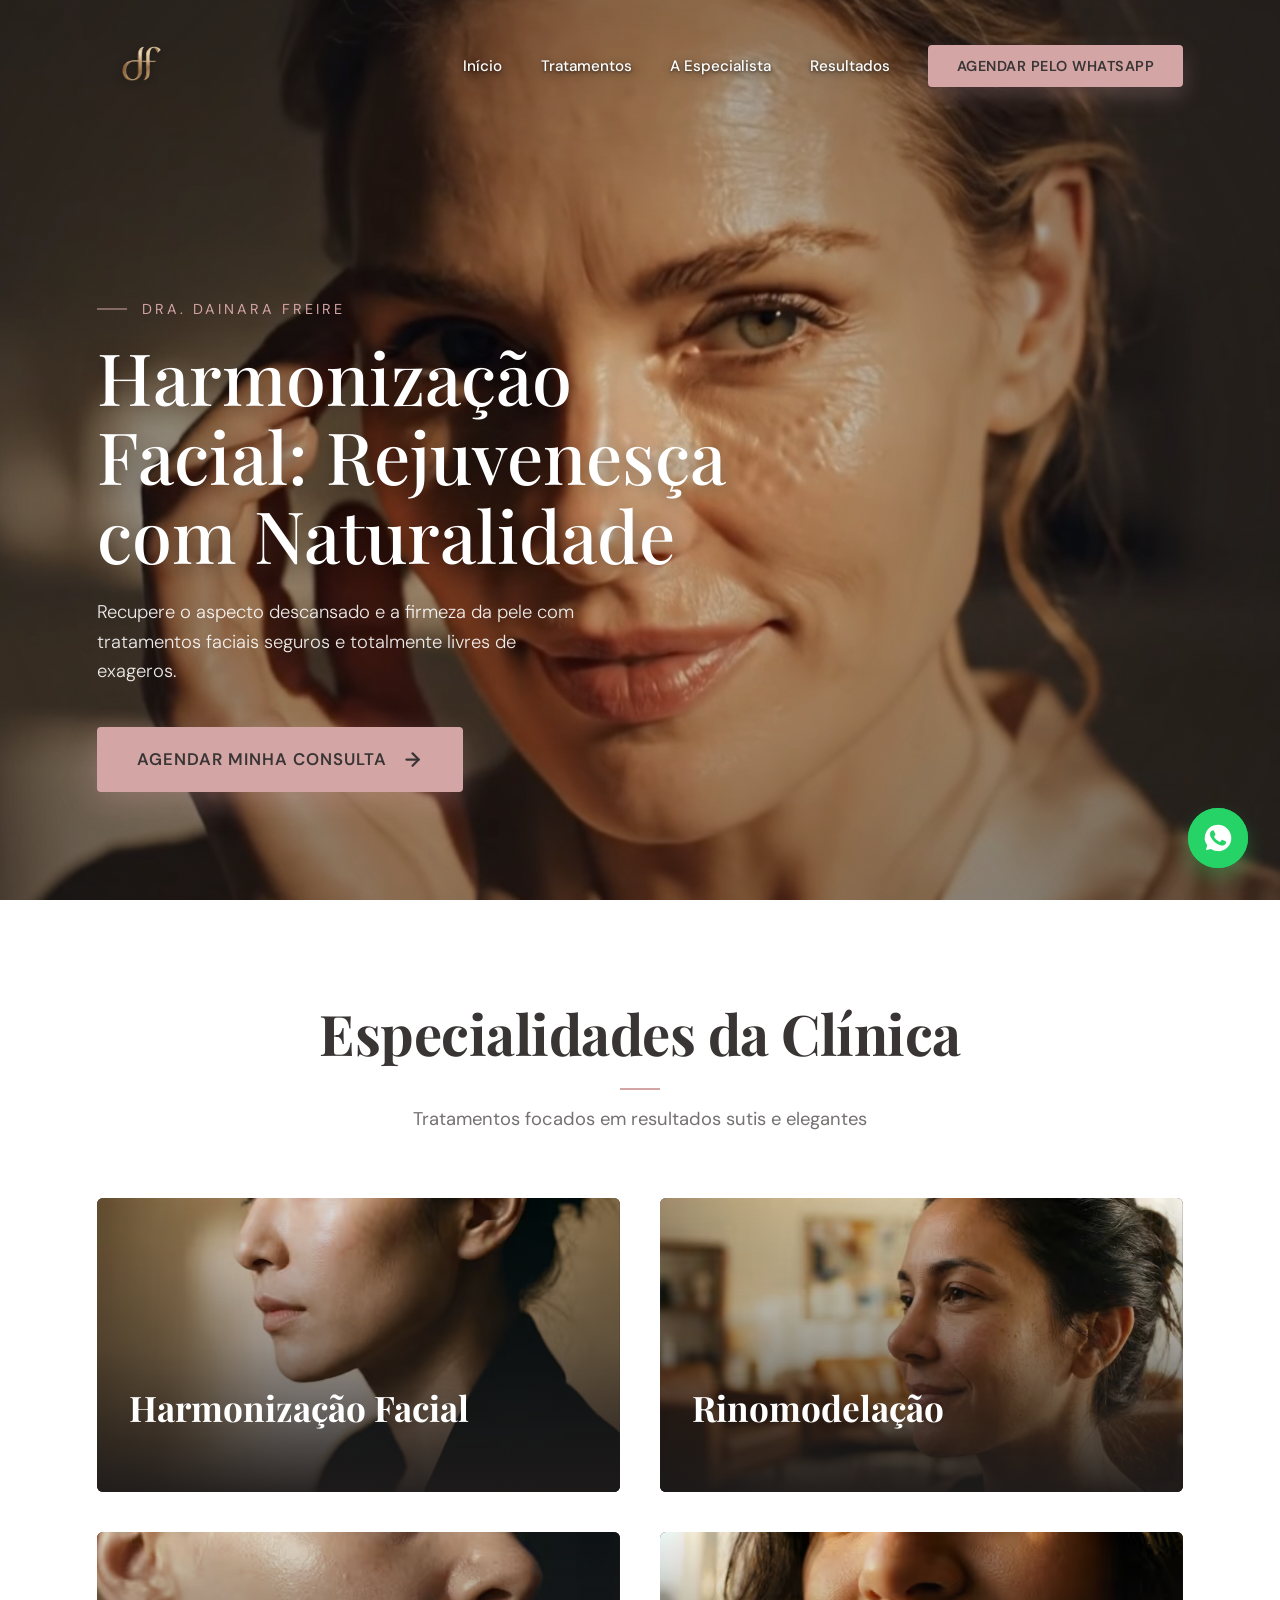
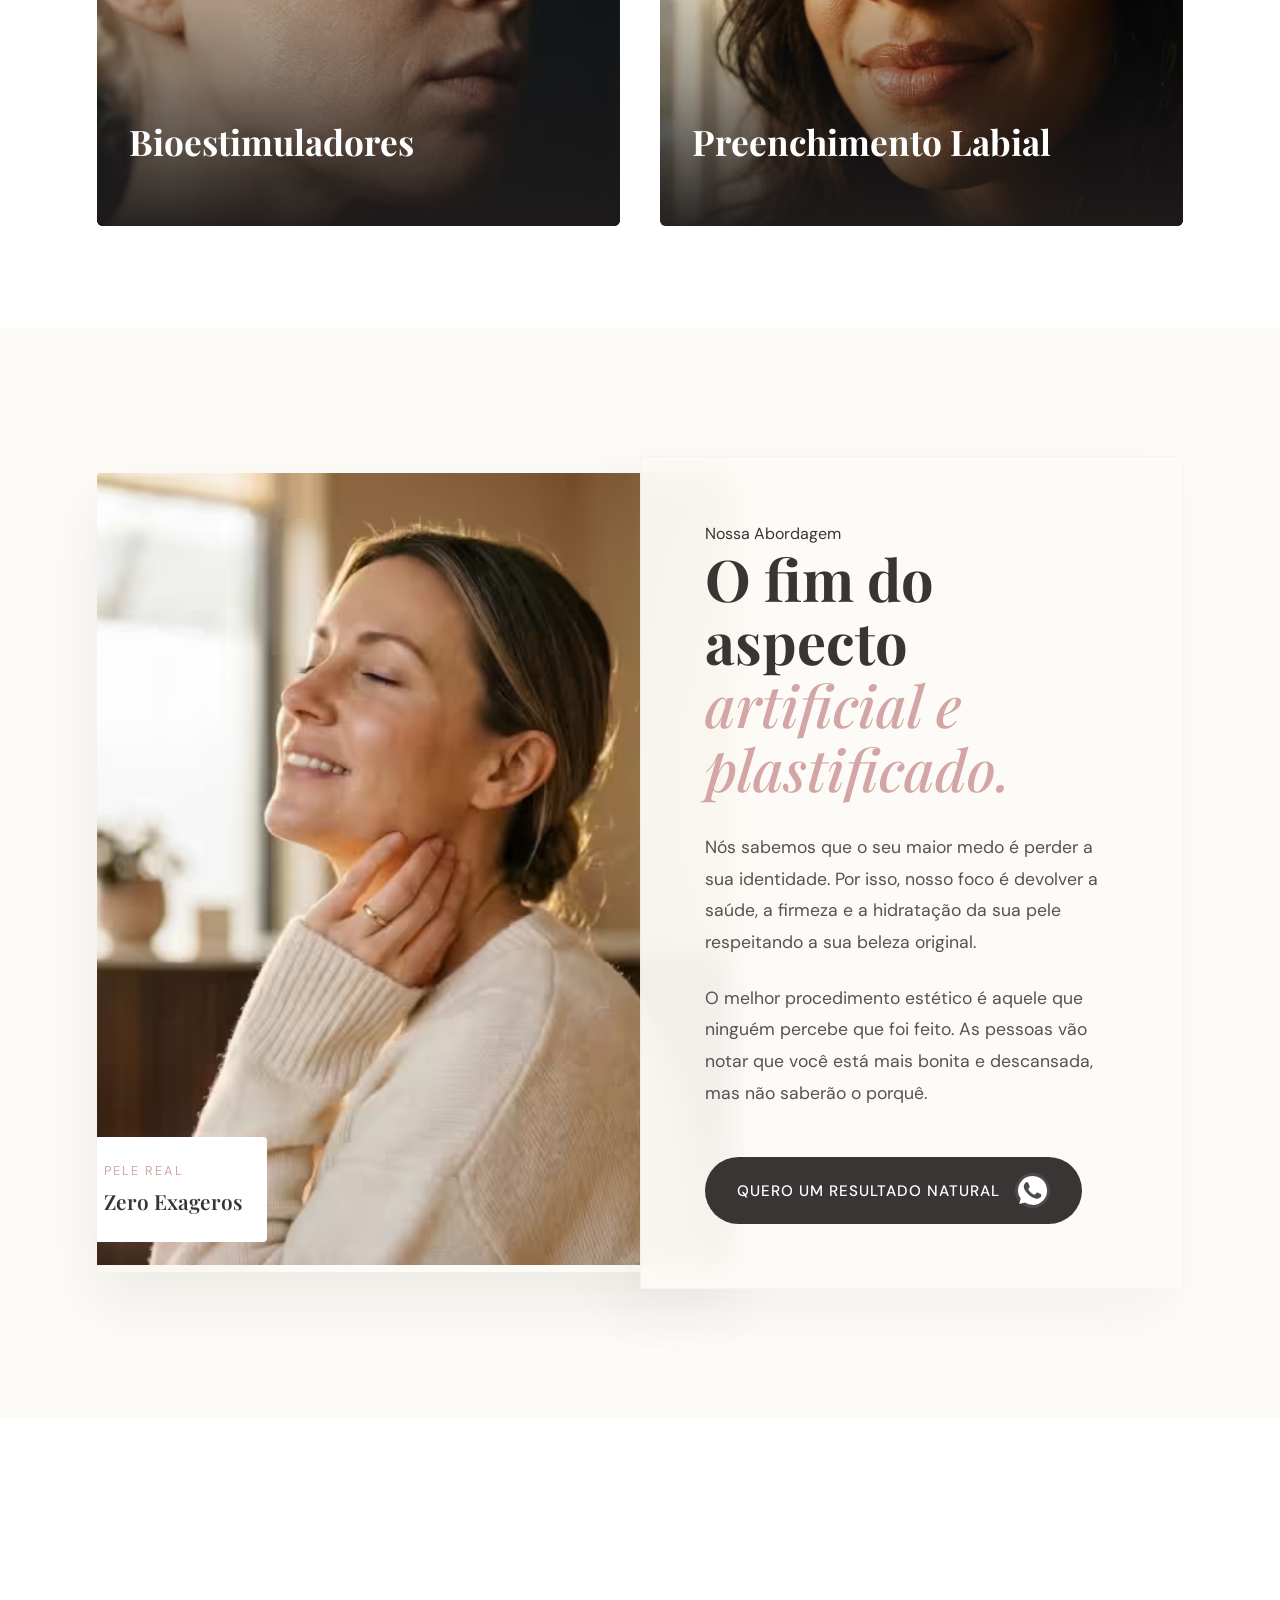
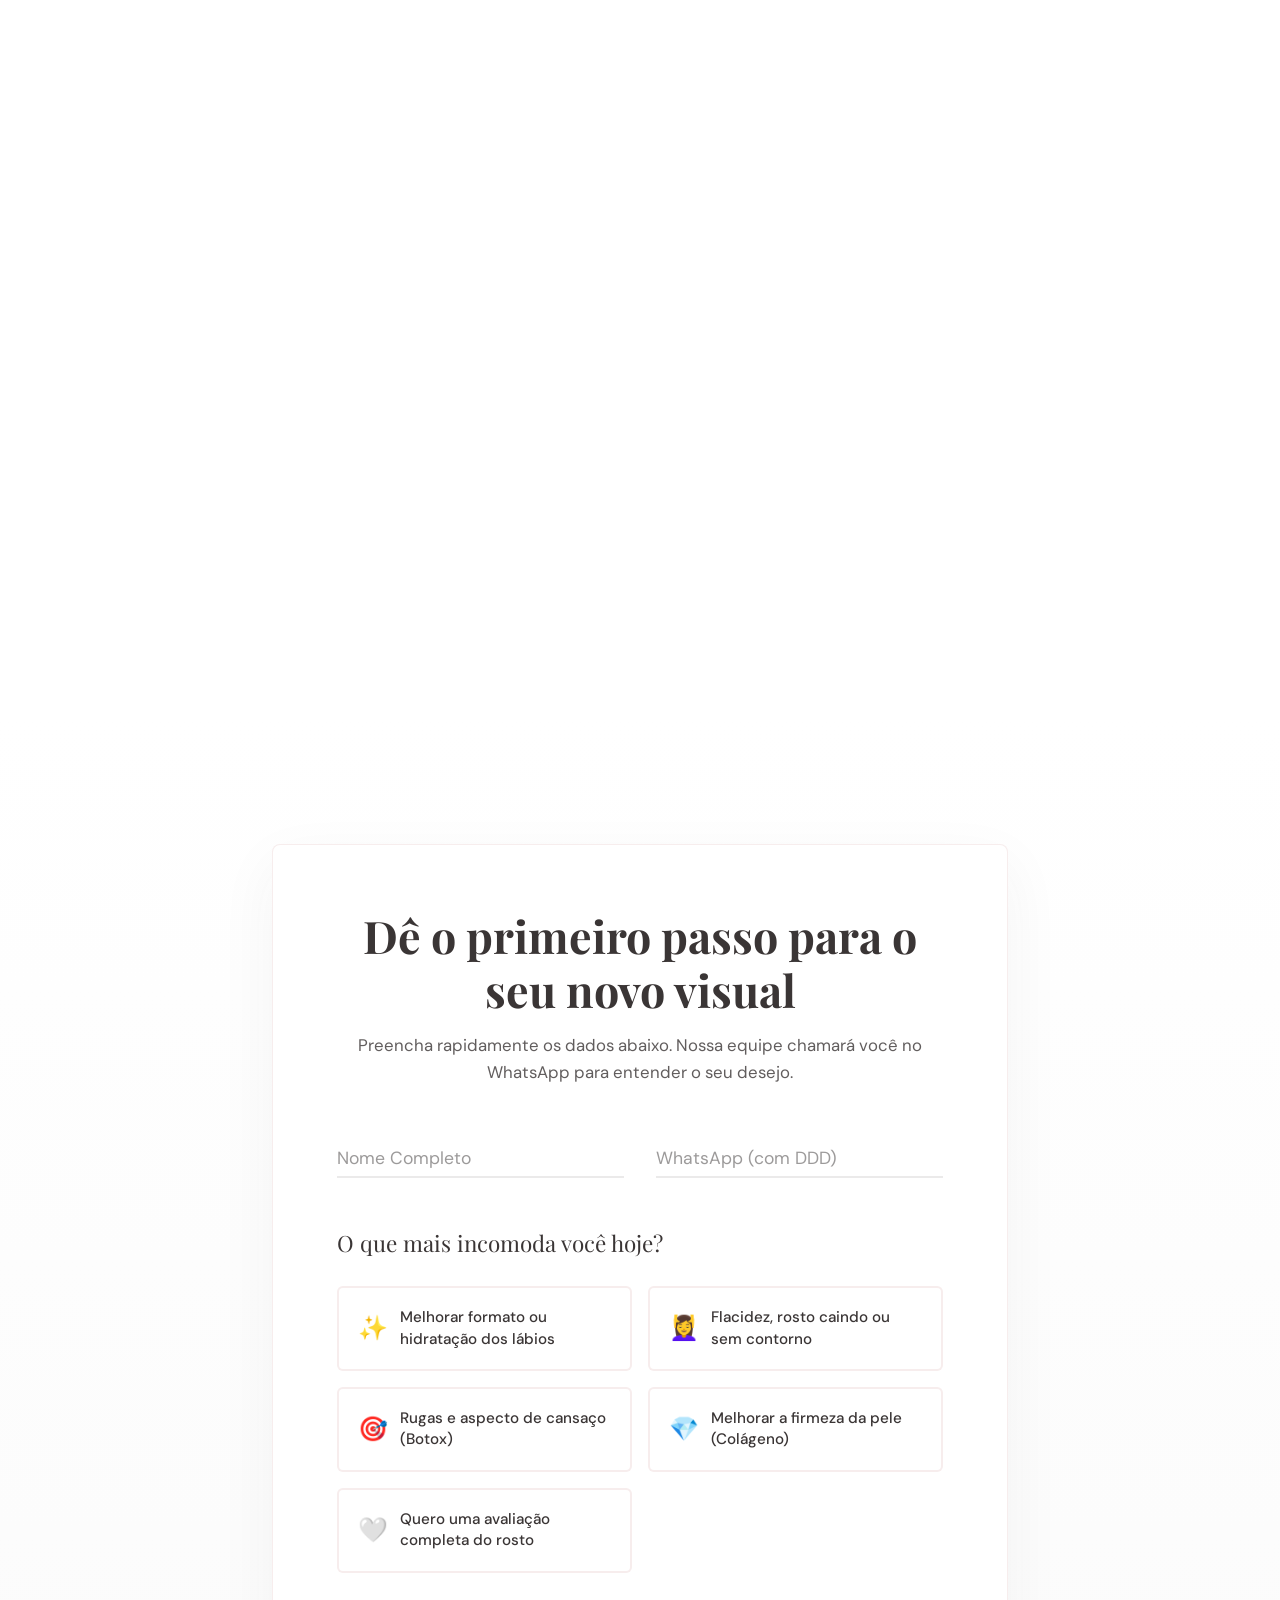
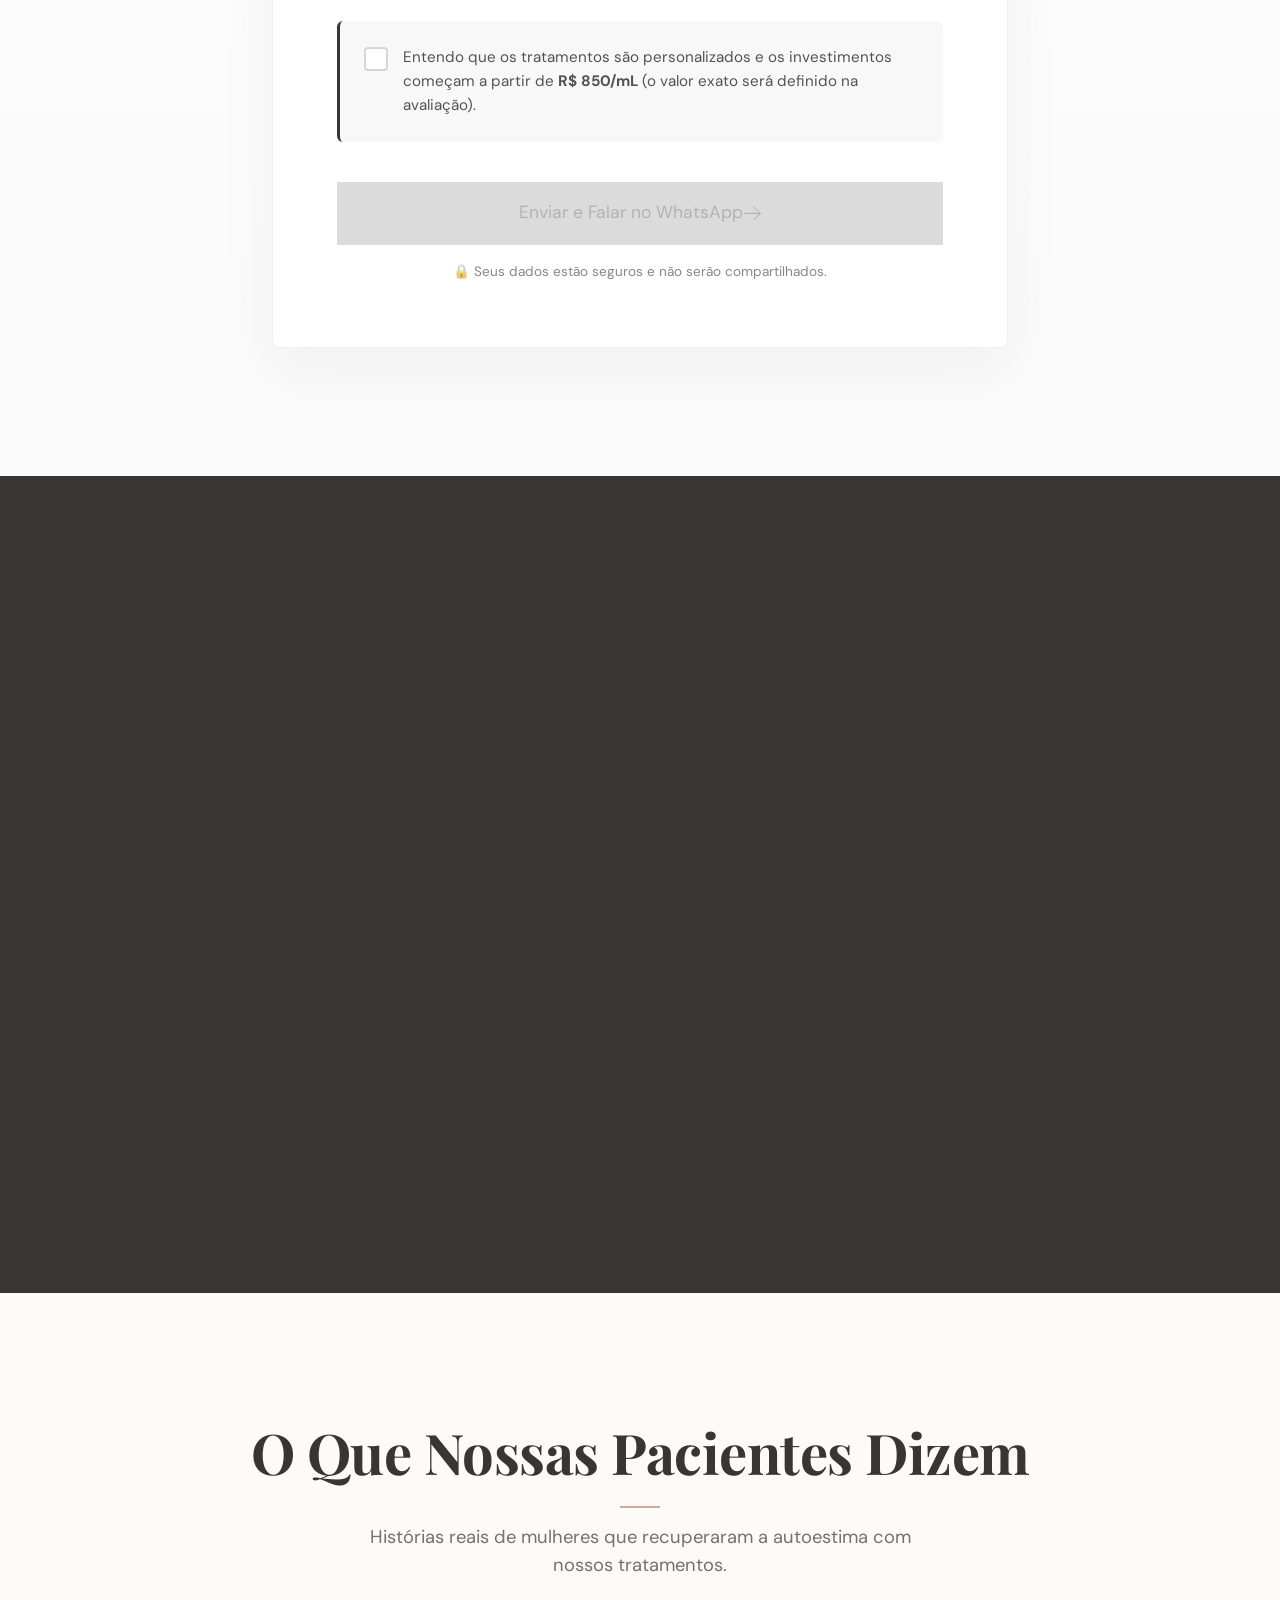
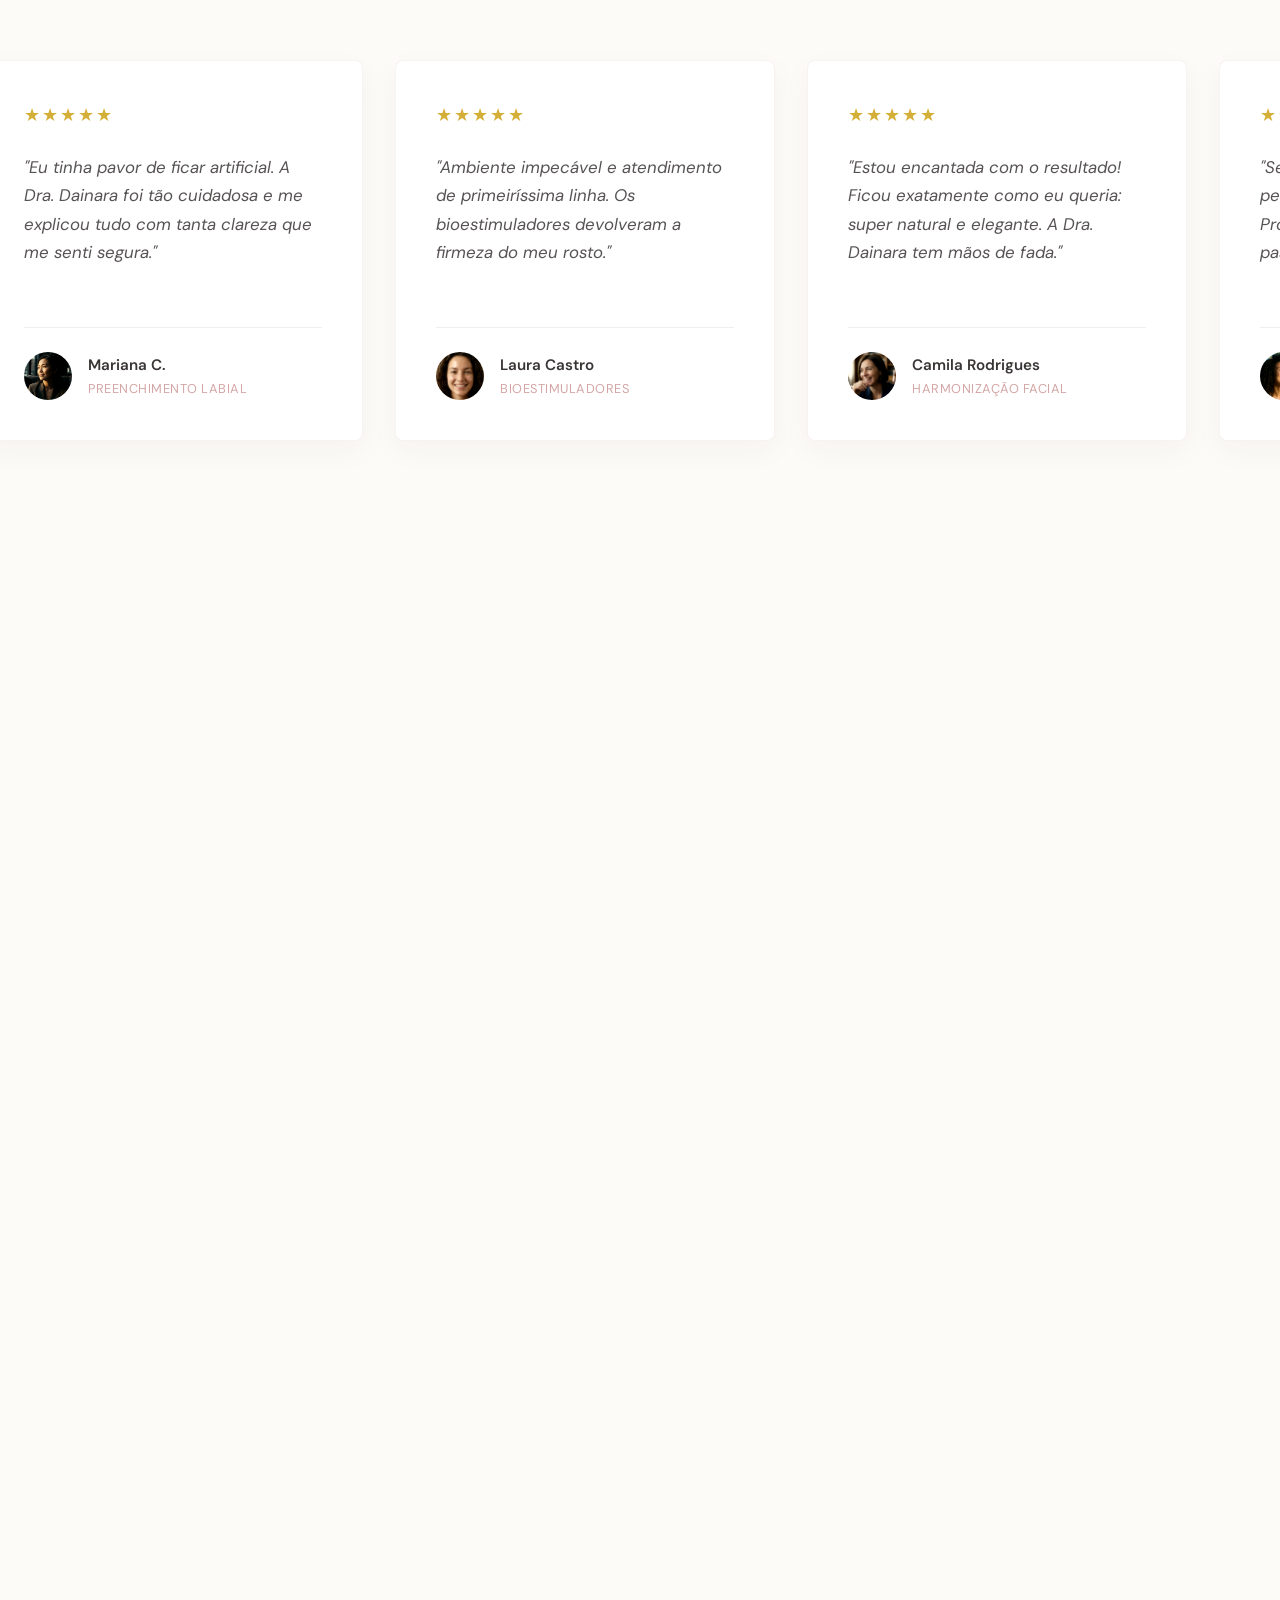
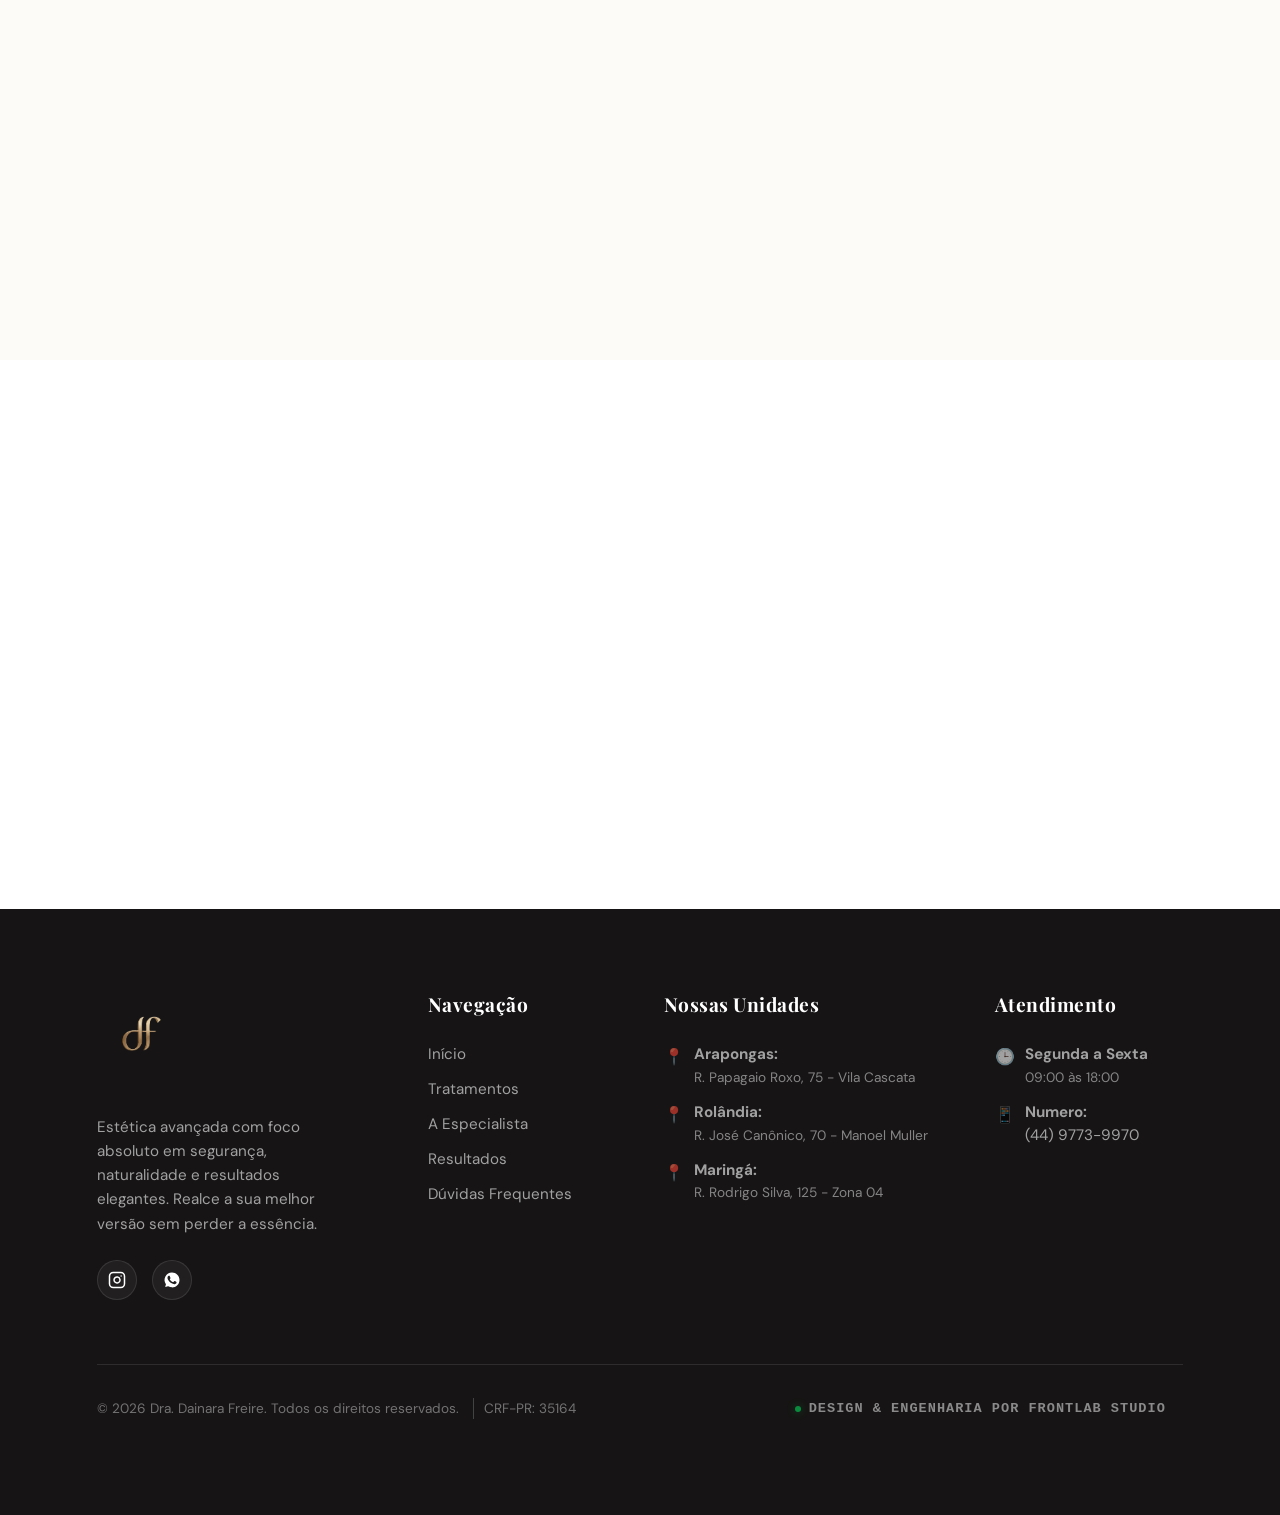
==== commit 78883cdf: "up" ====
--- a/index.html
+++ b/index.html
@@ -16,7 +16,7 @@
     <link href="https://fonts.googleapis.com/css2?family=DM+Sans:wght@400;500&family=Playfair+Display:ital,wght@0,400;0,500;0,600;1,400&display=swap" rel="stylesheet">
 
     <!-- CSS Principal com Alta Prioridade -->
-    <link rel="stylesheet" href="assets/main.css" fetchpriority="high">
+    <link rel="stylesheet" href="assets/main.css?v=1.0.0" fetchpriority="high">
 
     <!-- Open Graph / Facebook -->
     <meta property="og:type" content="website">
@@ -976,8 +976,8 @@
         <img src="" id="lightbox-img" class="lightbox-conteudo" alt="Imagem ampliada">
     </div>
 
-    <script src="assets/app.js" defer></script>
-    <script src="assets/tracker.js" defer fetchpriority="low"></script>
+    <script src="assets/app.js?v=1.0.0" defer></script>
+    <script src="assets/tracker.js?v=1.0.0" defer fetchpriority="low"></script>
 </body>
 
 </html>
